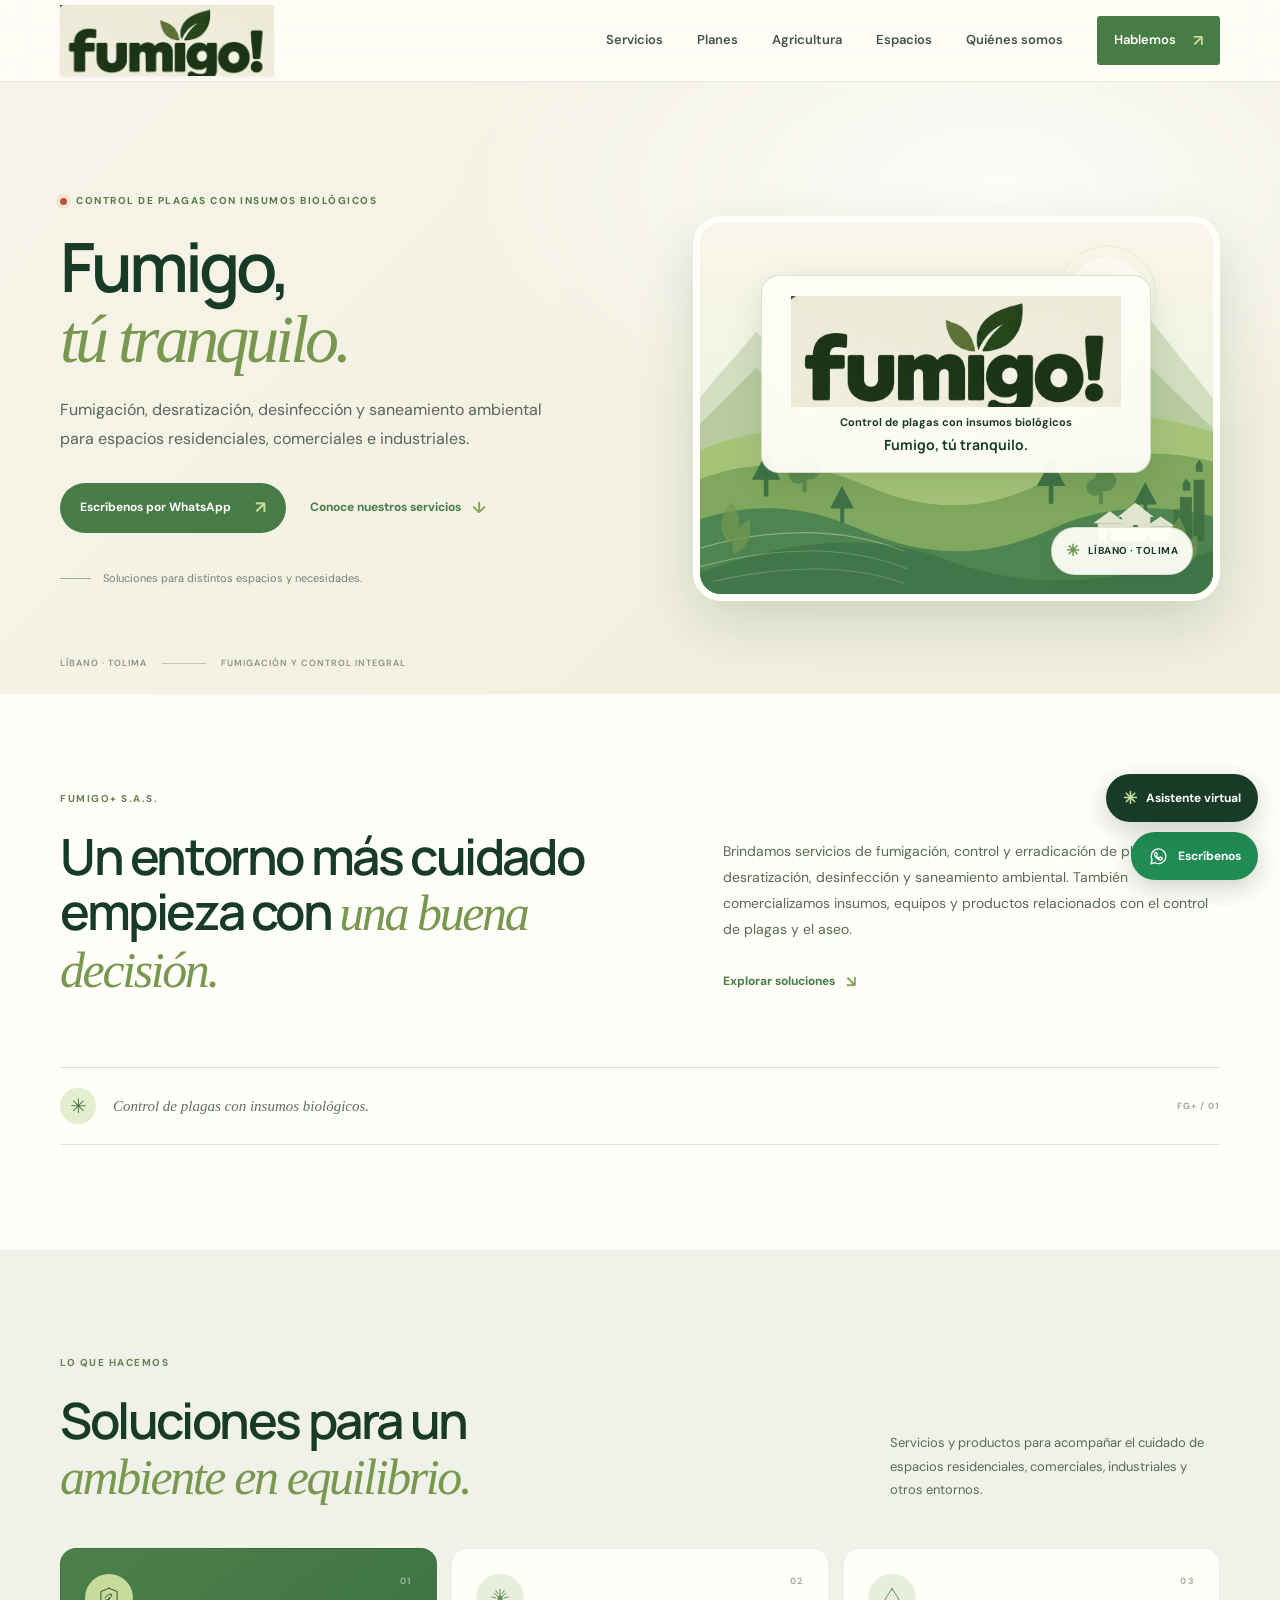
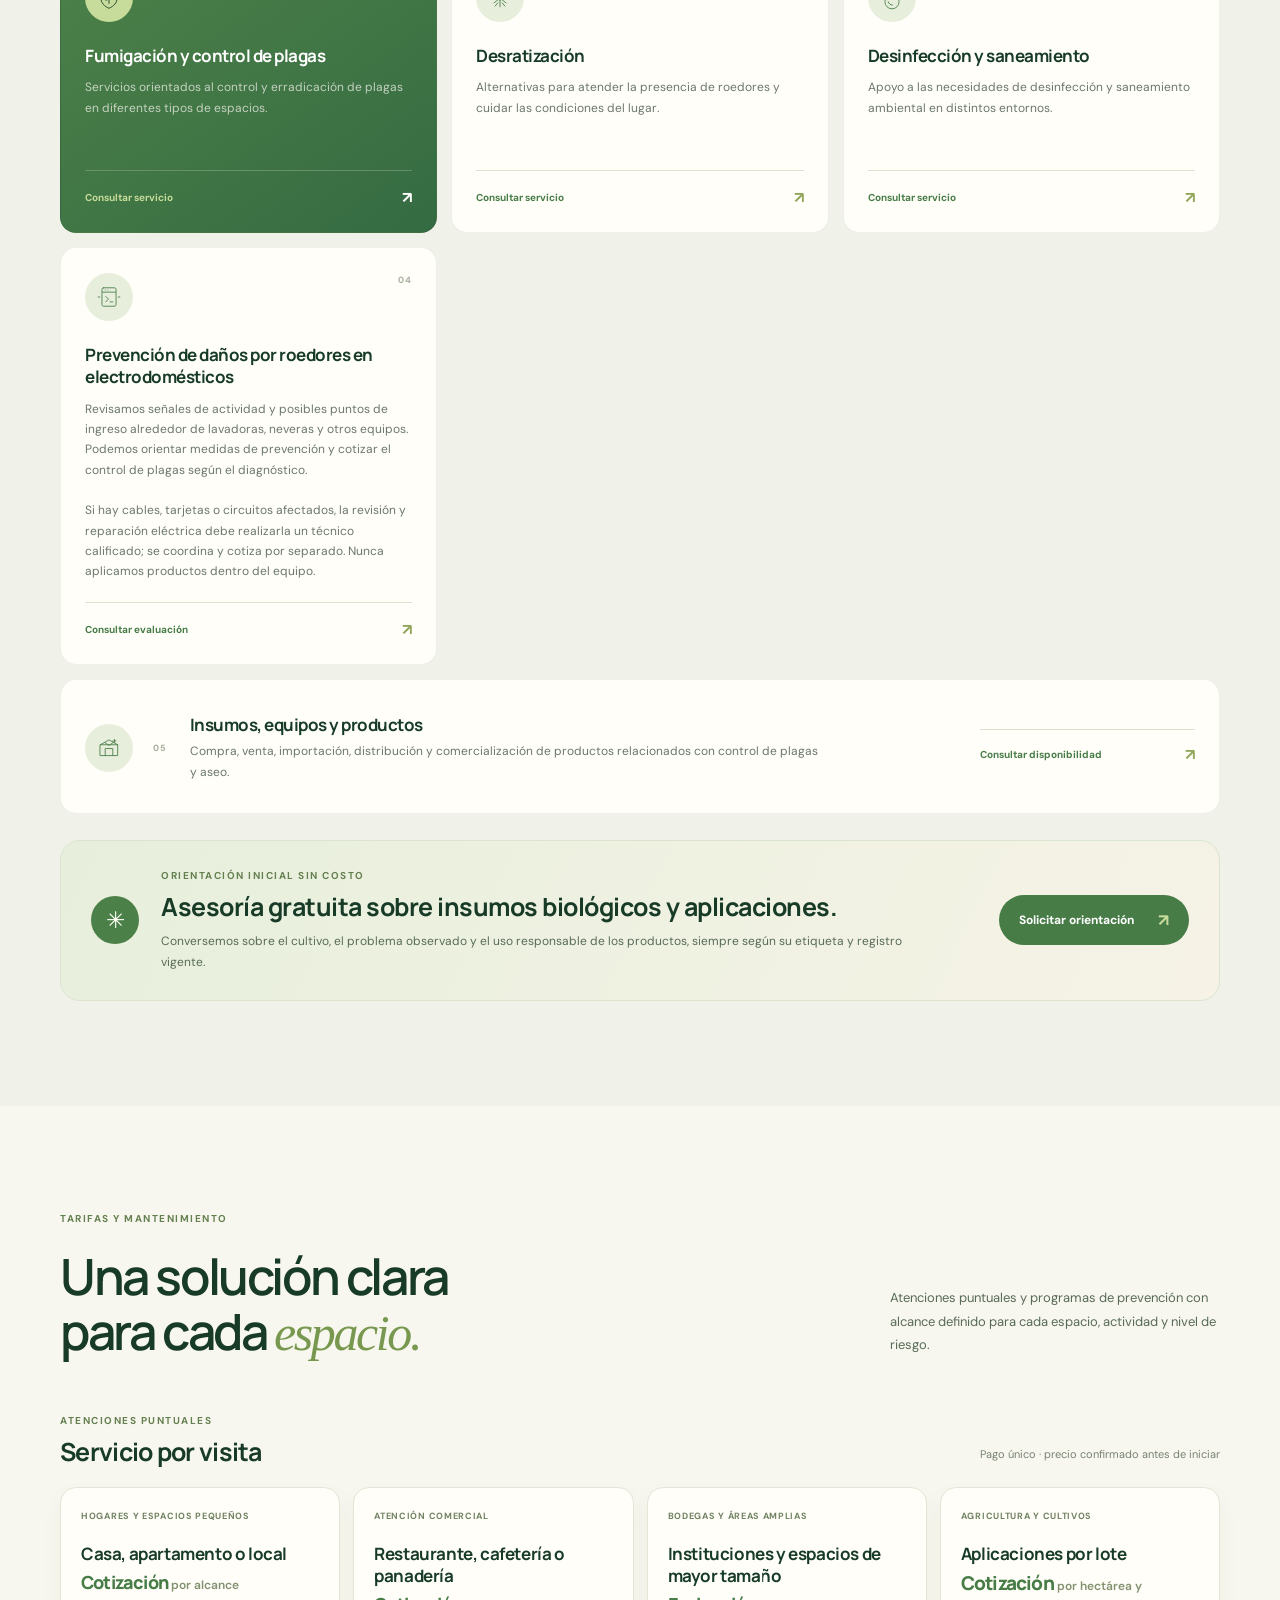
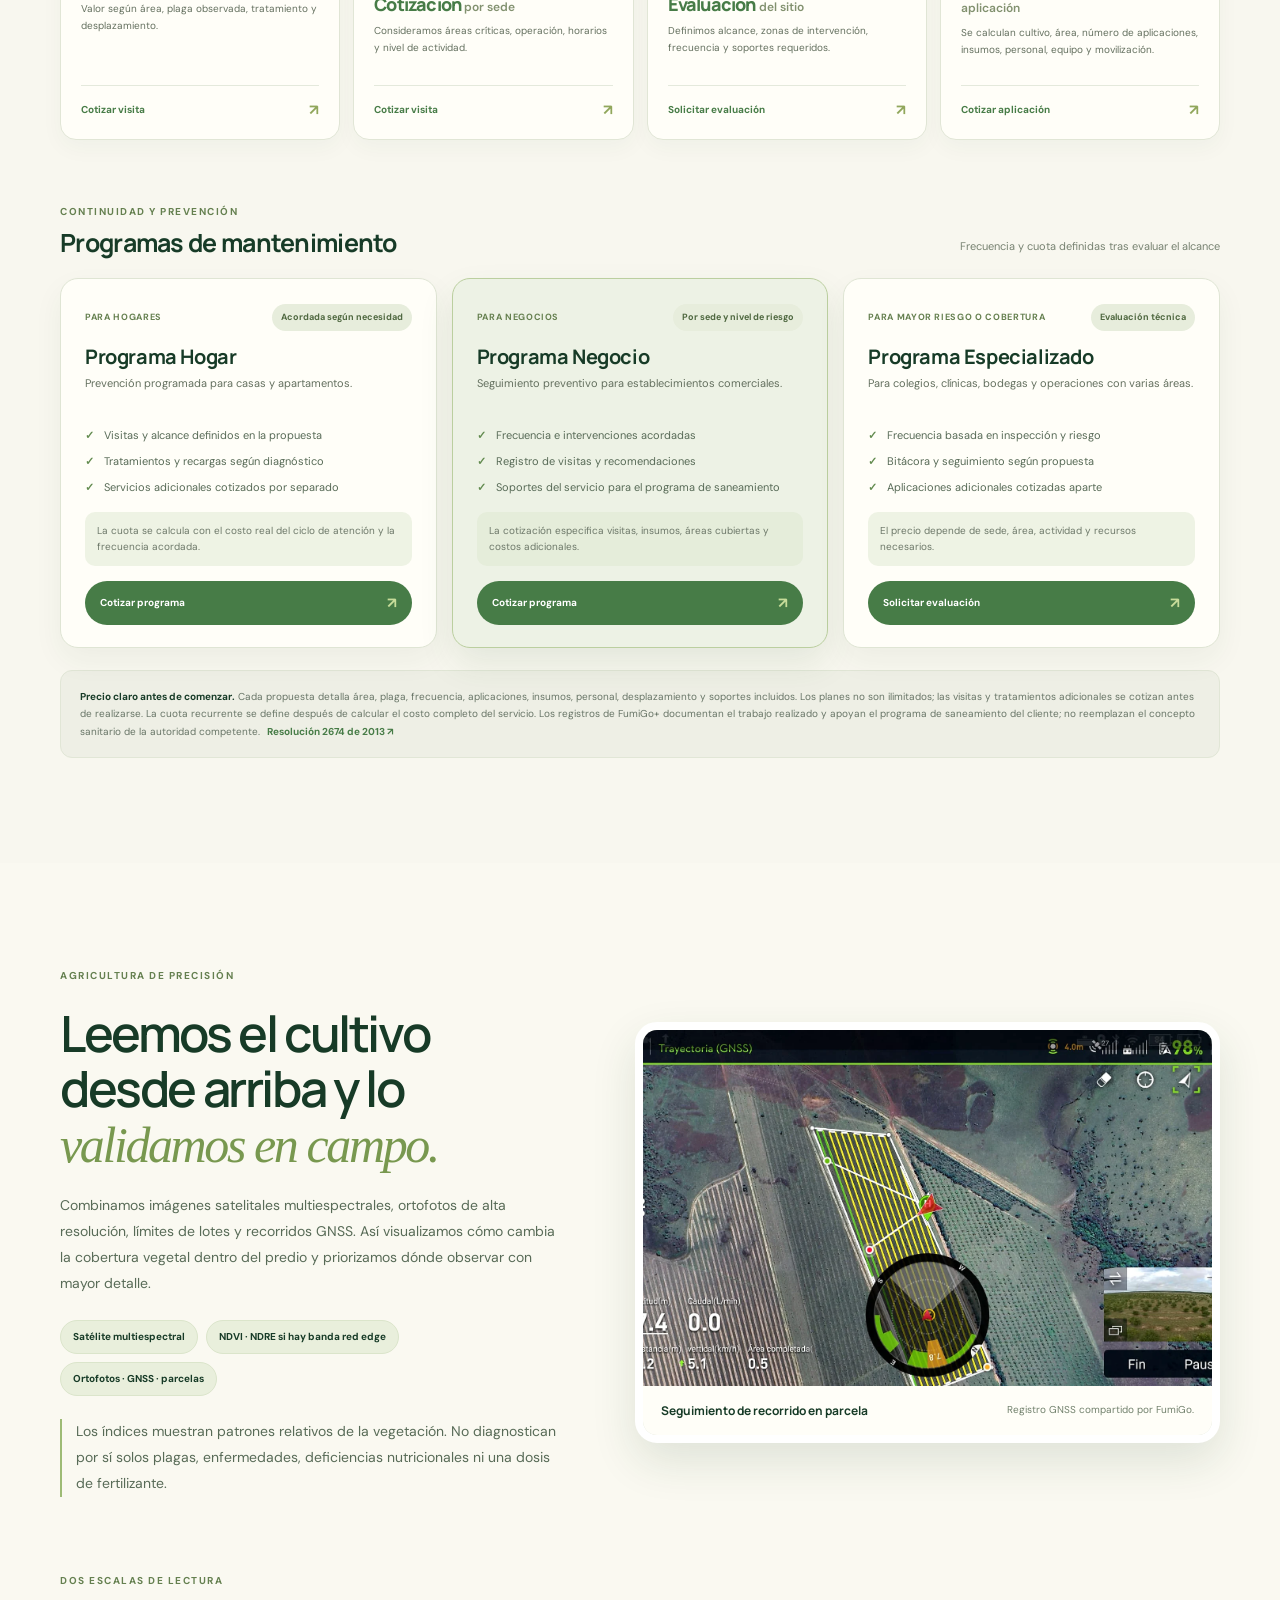
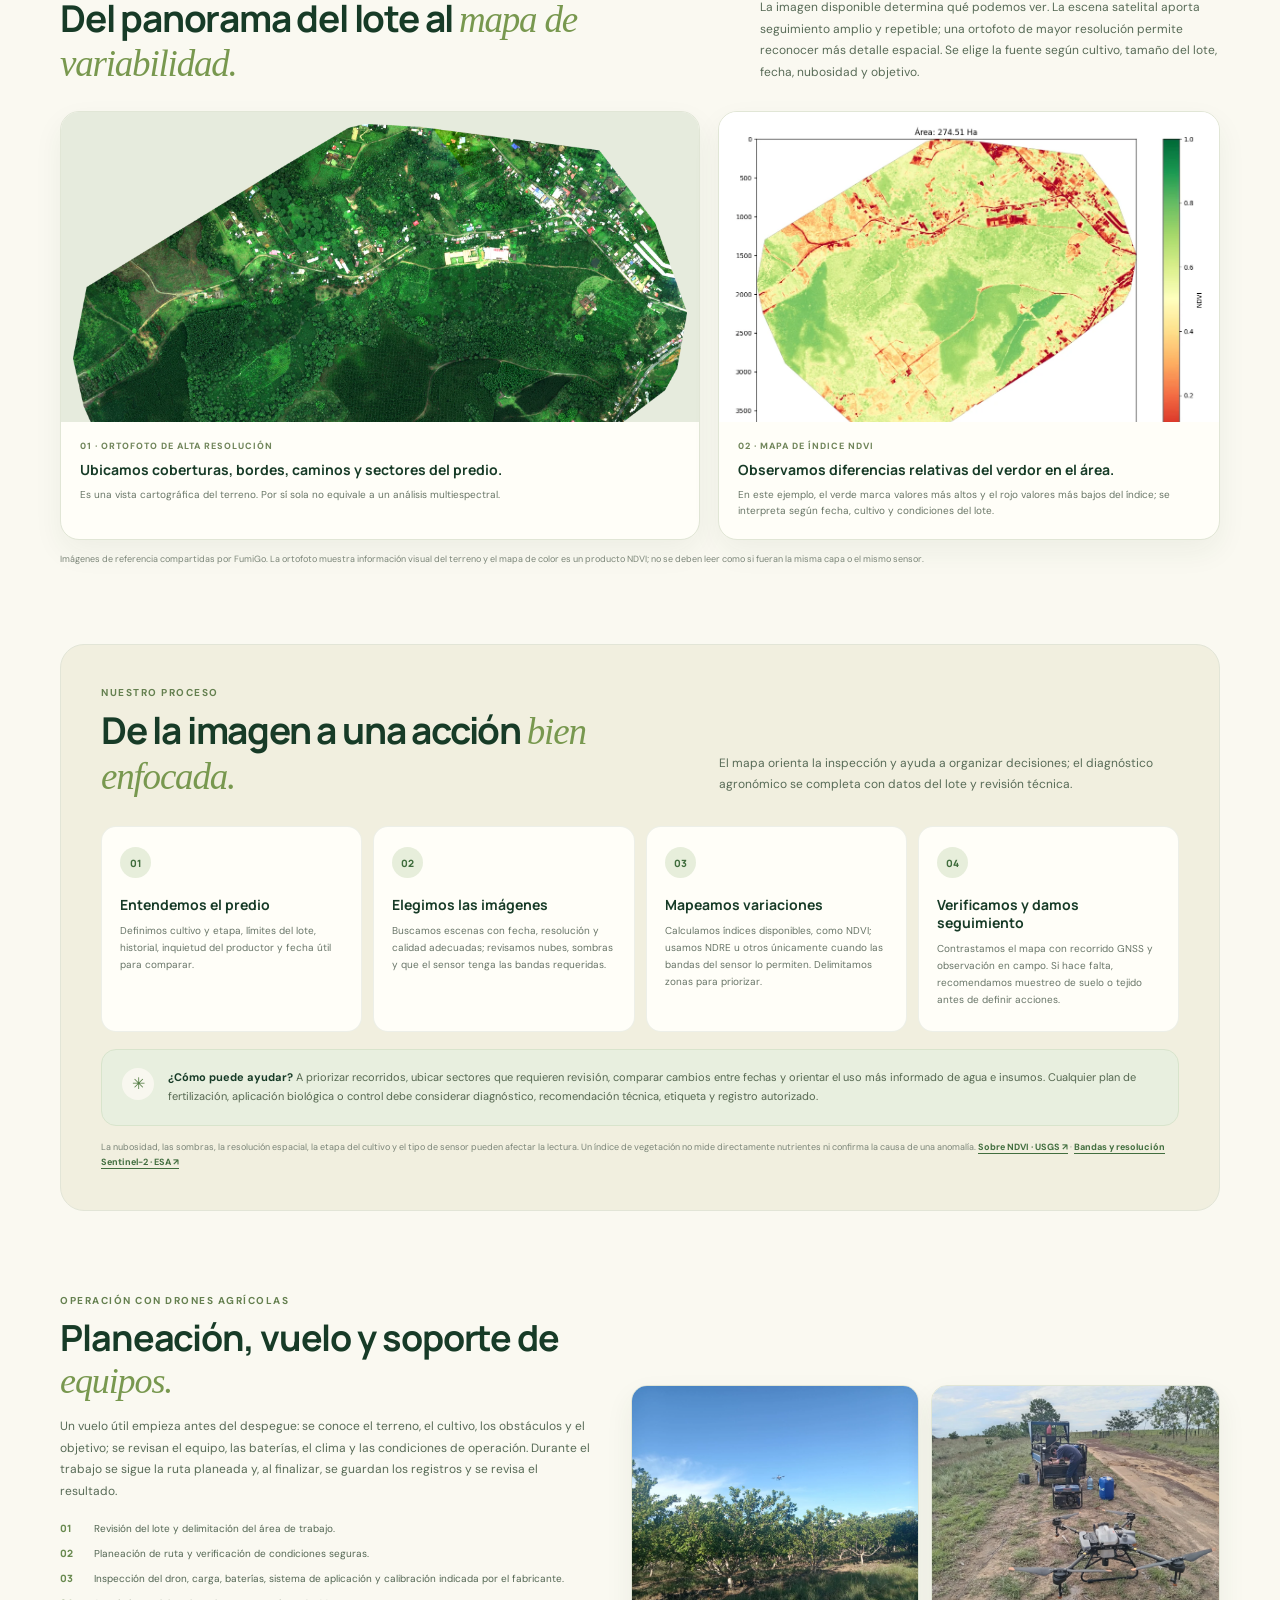
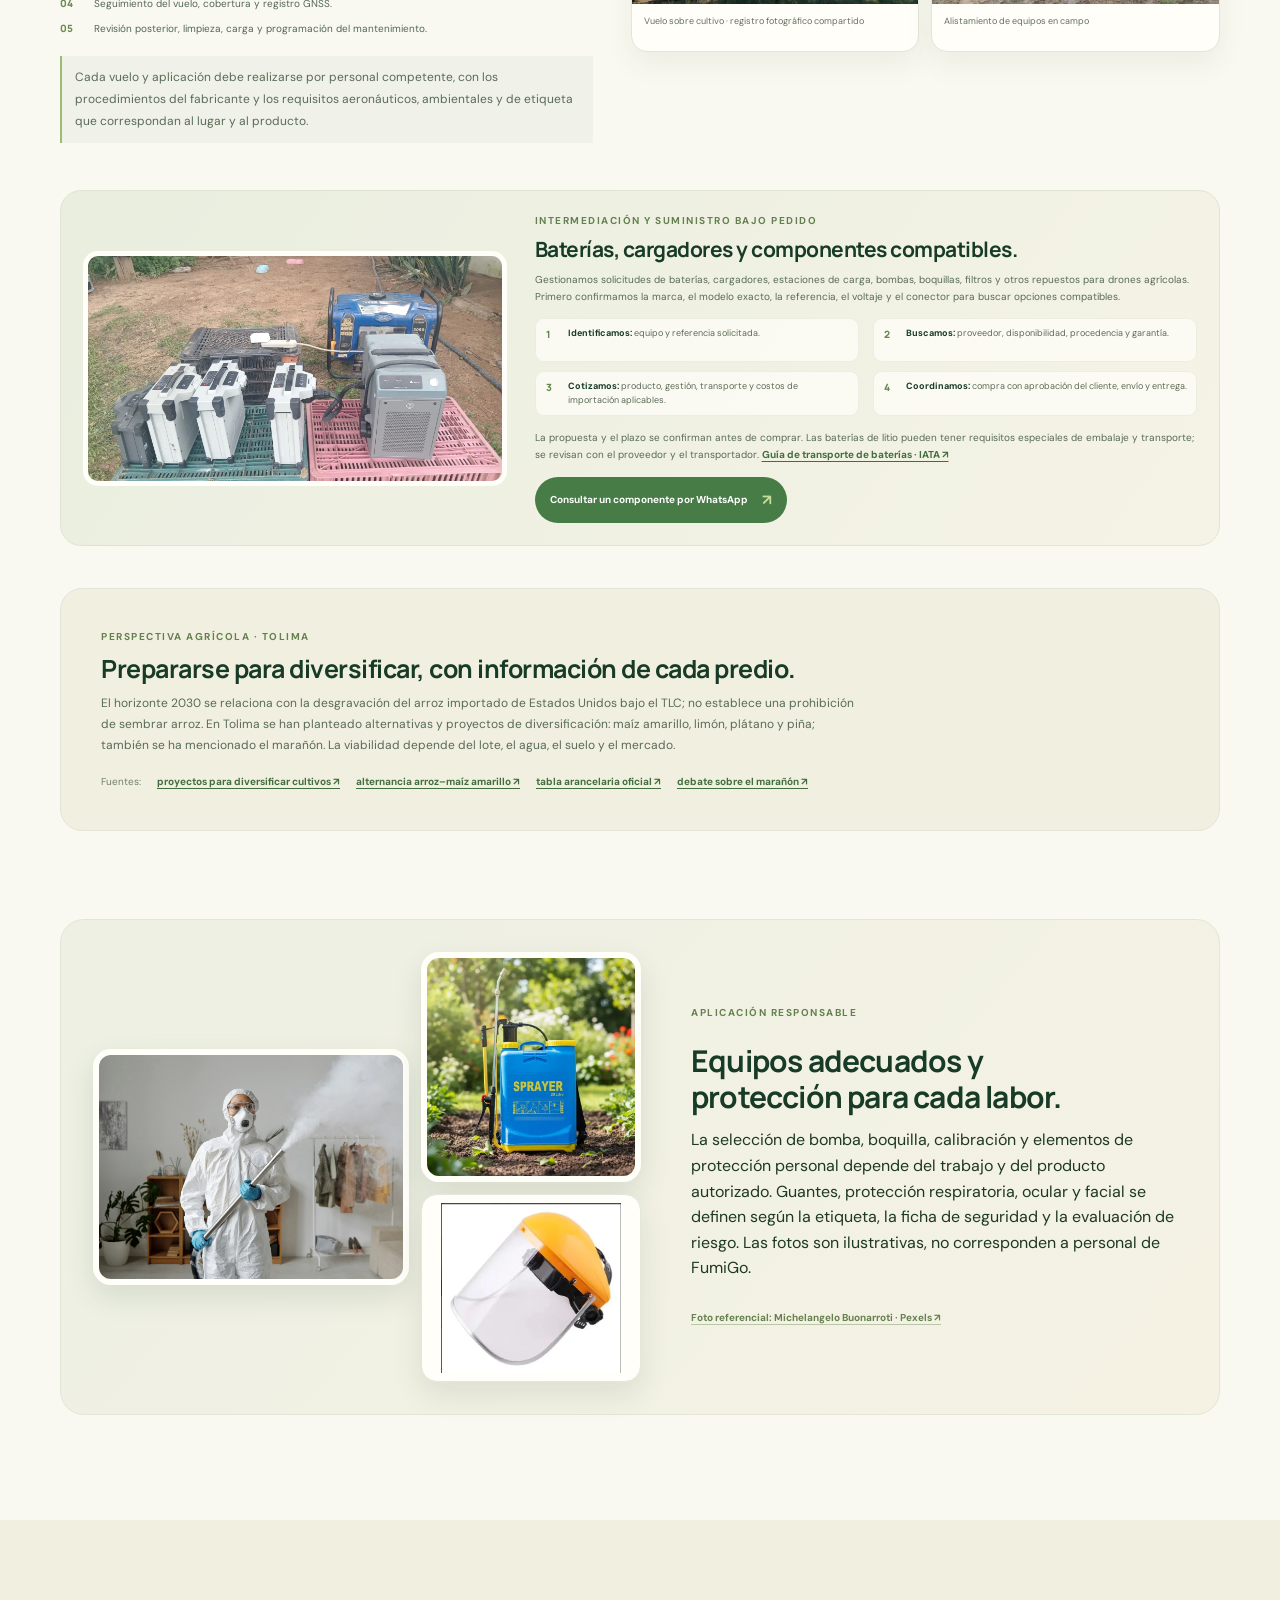
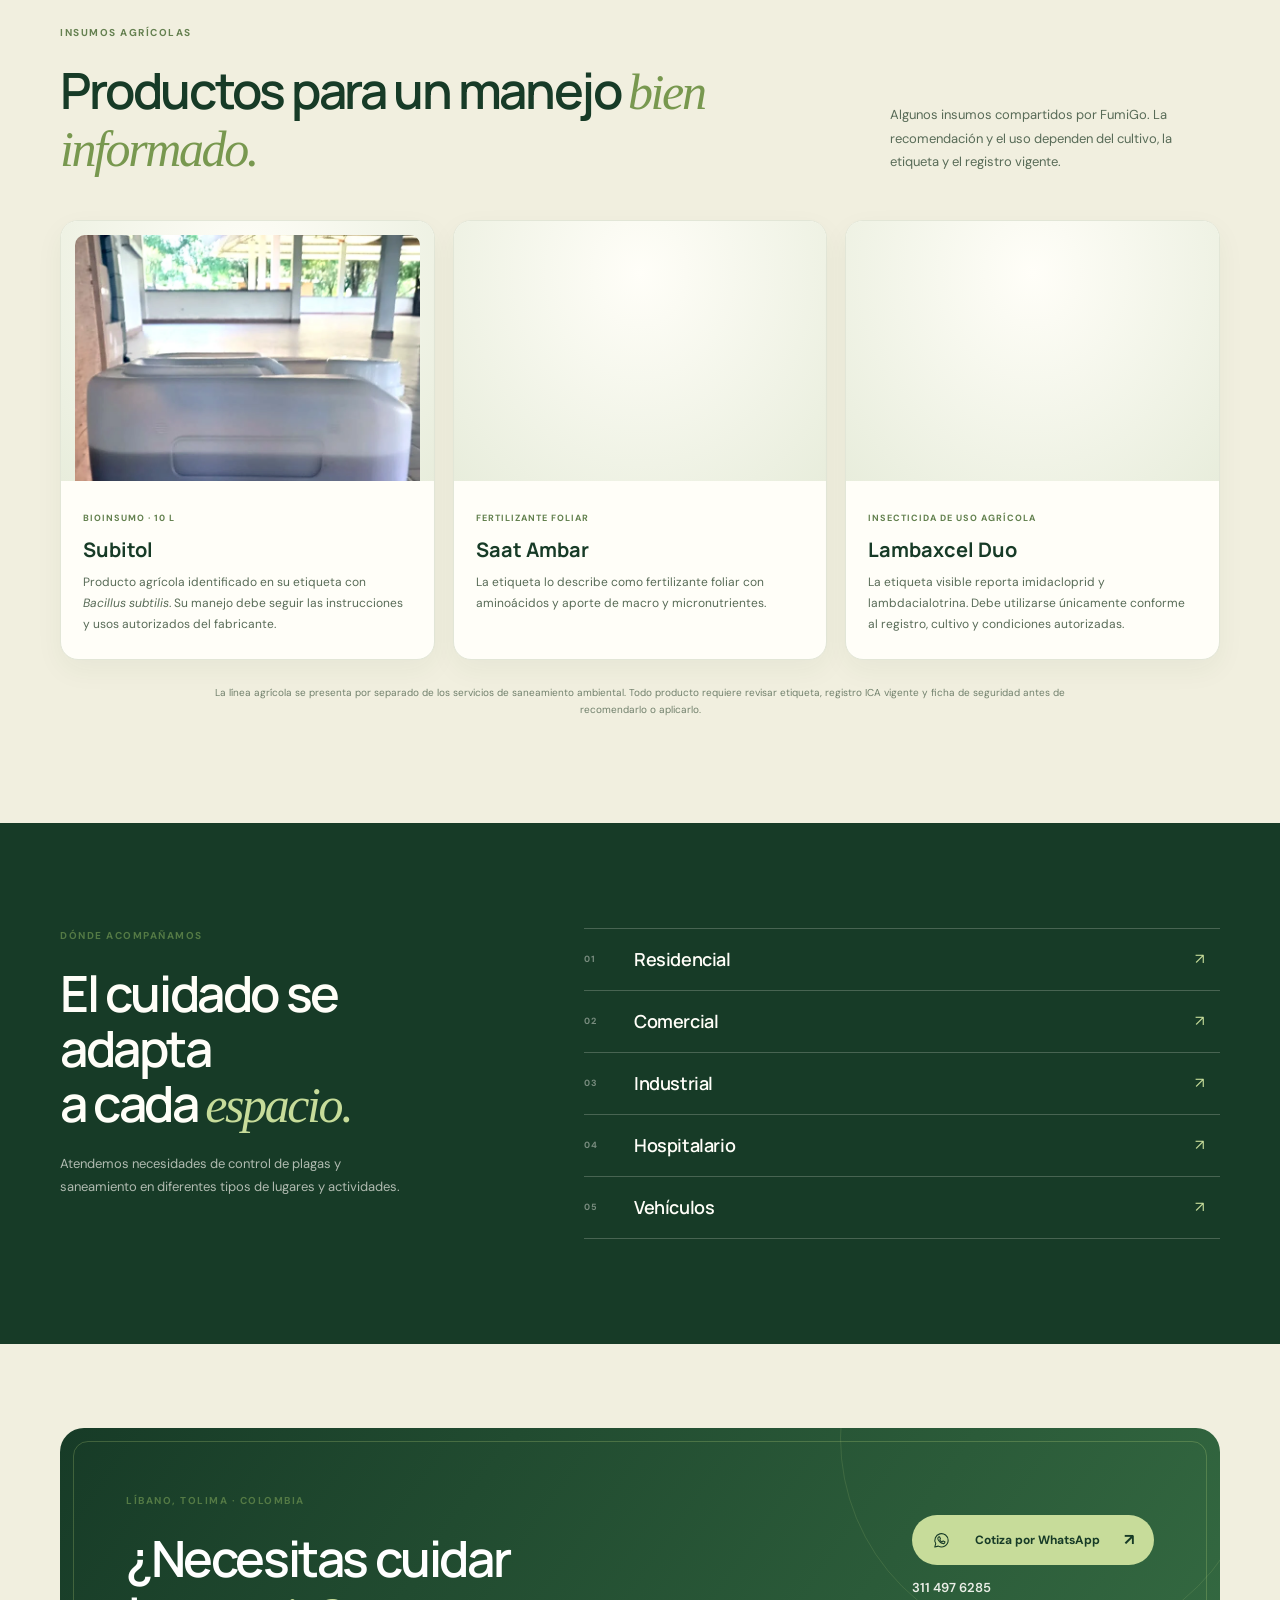
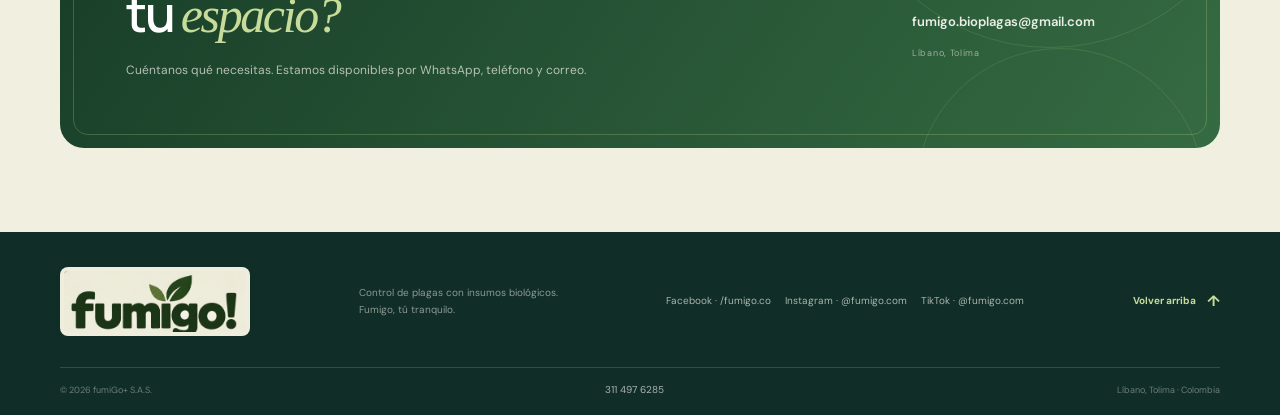
==== index.html @ 87e60765 "Add appliance rodent prevention service" ====
<!doctype html>
<html lang="es">
<head>
  <meta charset="utf-8">
  <meta name="viewport" content="width=device-width, initial-scale=1">
  <meta name="theme-color" content="#efedde">
  <meta name="description" content="FumiGo+ S.A.S.: control de plagas, análisis NDVI e imágenes multiespectrales, agricultura de precisión y operación con drones agrícolas en Líbano, Tolima.">
  <title>fumiGo+ S.A.S. | Control de plagas y saneamiento</title>
  <link rel="stylesheet" href="style.css?v=agricultura-drones-20261104">
</head>
<body>
  <a class="skip-link" href="#contenido">Saltar al contenido</a>

  <header class="site-header">
    <div class="container header-inner">
      <a class="brand" href="#inicio" aria-label="fumiGo+, inicio"><img class="brand-logo" src="assets/fumigo-logotipo.png" alt="fumiGo! — Fumigo, tú tranquilo"></a>
      <button class="menu-toggle" type="button" aria-expanded="false" aria-controls="main-nav" aria-label="Abrir menú">
        <span></span><span></span>
      </button>
      <nav class="main-nav" id="main-nav" aria-label="Navegación principal">
        <a href="#servicios">Servicios</a>
        <a href="#planes">Planes</a>
        <a href="#tecnologia">Agricultura</a>
        <a href="#sectores">Espacios</a>
        <a href="#nosotros">Quiénes somos</a>
        <a class="nav-cta" href="#contacto">Hablemos <span aria-hidden="true">↗</span></a>
      </nav>
    </div>
  </header>

  <main id="contenido">
    <section class="hero" id="inicio">
      <div class="container hero-grid">
        <div class="hero-copy">
          <p class="eyebrow"><span class="eyebrow-dot"></span> Control de plagas con insumos biológicos</p>
          <h1>Fumigo,<br><em>tú tranquilo.</em></h1>
          <p class="hero-lead">Fumigación, desratización, desinfección y saneamiento ambiental para espacios residenciales, comerciales e industriales.</p>
          <div class="hero-actions">
            <a class="button button-primary" href="https://wa.me/573114976285?text=Hola%2C%20quiero%20informaci%C3%B3n%20sobre%20los%20servicios%20de%20FumiGo" target="_blank" rel="noopener noreferrer">Escríbenos por WhatsApp <span aria-hidden="true">↗</span></a>
            <a class="text-link" href="#servicios">Conoce nuestros servicios <span aria-hidden="true">↓</span></a>
          </div>
          <div class="hero-note"><span class="note-line"></span><span>Soluciones para distintos espacios y necesidades.</span></div>
        </div>

        <figure class="hero-art">
          <img class="hero-landscape" src="assets/fumigo-paisaje.svg" alt="" aria-hidden="true" fetchpriority="high">
          <div class="hero-brand-plaque">
            <img class="hero-logo" src="assets/fumigo-logotipo.png" alt="FumiGo!" fetchpriority="high">
            <span>Control de plagas con insumos biológicos</span>
            <strong>Fumigo, tú tranquilo.</strong>
          </div>
          <div class="landscape-label"><span aria-hidden="true">✳</span> Líbano · Tolima</div>
          <figcaption class="visually-hidden">Paisaje ilustrado con montañas, cultivos, árboles y poblado, inspirado en la tarjeta de FumiGo.</figcaption>
        </figure>
      </div>
      <div class="hero-bottom container"><span>Líbano · Tolima</span><span class="hero-bottom-line"></span><span>Fumigación y control integral</span></div>
    </section>

    <section class="intro section-pad" id="nosotros">
      <div class="container intro-grid">
        <div>
          <p class="eyebrow eyebrow-dark">FumiGo+ S.A.S.</p>
          <h2>Un entorno más cuidado<br>empieza con <em>una buena decisión.</em></h2>
        </div>
        <div class="intro-text">
        <p>Brindamos servicios de fumigación, control y erradicación de plagas, desratización, desinfección y saneamiento ambiental. También comercializamos insumos, equipos y productos relacionados con el control de plagas y el aseo.</p>
          <a class="text-link text-link-dark" href="#servicios">Explorar soluciones <span aria-hidden="true">↘</span></a>
        </div>
      </div>
      <div class="container intro-ribbon">
        <span class="ribbon-star" aria-hidden="true">✳</span>
        <p>Control de plagas con insumos biológicos.</p>
        <span class="ribbon-index">FG+ / 01</span>
      </div>
    </section>

    <section class="services section-pad" id="servicios">
      <div class="container">
        <div class="section-heading">
          <div><p class="eyebrow eyebrow-dark">Lo que hacemos</p><h2>Soluciones para un<br><em>ambiente en equilibrio.</em></h2></div>
          <p>Servicios y productos para acompañar el cuidado de espacios residenciales, comerciales, industriales y otros entornos.</p>
        </div>
        <div class="service-grid">
          <article class="service-card service-featured">
            <div class="service-top"><span class="service-icon"><svg viewBox="0 0 48 48" aria-hidden="true"><path d="M24 6 39 12v11c0 10-6 16-15 20C15 39 9 33 9 23V12l15-6Z"/><path d="M17 24c2-5 6-7 12-7-1 6-4 10-11 11m6-5v11"/></svg></span><span class="card-number">01</span></div>
            <h3>Fumigación y control de plagas</h3>
            <p>Servicios orientados al control y erradicación de plagas en diferentes tipos de espacios.</p>
            <a class="card-link" href="#contacto" aria-label="Consultar por fumigación y control de plagas">Consultar servicio <span aria-hidden="true">↗</span></a>
          </article>
          <article class="service-card">
            <div class="service-top"><span class="service-icon"><svg viewBox="0 0 48 48" aria-hidden="true"><path d="M24 8v32M13 15l22 18M35 15 13 33M16 10l4 6m12-6-4 6M9 22l7 2m23-2-7 2M15 39l5-6m13 6-5-6"/><circle cx="24" cy="24" r="4"/></svg></span><span class="card-number">02</span></div>
            <h3>Desratización</h3>
            <p>Alternativas para atender la presencia de roedores y cuidar las condiciones del lugar.</p>
            <a class="card-link" href="#contacto" aria-label="Consultar por desratización">Consultar servicio <span aria-hidden="true">↗</span></a>
          </article>
          <article class="service-card">
            <div class="service-top"><span class="service-icon"><svg viewBox="0 0 48 48" aria-hidden="true"><path d="M24 7c5 8 13 16 13 24a13 13 0 0 1-26 0c0-8 8-16 13-24Z"/><path d="M17 31c1 4 4 6 8 6"/></svg></span><span class="card-number">03</span></div>
            <h3>Desinfección y saneamiento</h3>
            <p>Apoyo a las necesidades de desinfección y saneamiento ambiental en distintos entornos.</p>
            <a class="card-link" href="#contacto" aria-label="Consultar por desinfección y saneamiento ambiental">Consultar servicio <span aria-hidden="true">↗</span></a>
          </article>
          <article class="service-card">
            <div class="service-top"><span class="service-icon"><svg viewBox="0 0 48 48" aria-hidden="true"><rect x="11" y="7" width="26" height="34" rx="3"/><path d="M12 15h24M17 11h.1M22 11h.1M18 23l5 5-5 5m8 0h5"/><path d="M7 24H4m40 0h-3"/></svg></span><span class="card-number">04</span></div>
            <h3>Prevención de daños por roedores en electrodomésticos</h3>
            <p>Revisamos señales de actividad y posibles puntos de ingreso alrededor de lavadoras, neveras y otros equipos. Podemos orientar medidas de prevención y cotizar el control de plagas según el diagnóstico.</p>
            <p>Si hay cables, tarjetas o circuitos afectados, la revisión y reparación eléctrica debe realizarla un técnico calificado; se coordina y cotiza por separado. Nunca aplicamos productos dentro del equipo.</p>
            <a class="card-link" href="https://wa.me/573114976285?text=Hola%2C%20quiero%20consultar%20por%20prevenci%C3%B3n%20de%20roedores%20en%20mis%20electrodom%C3%A9sticos" target="_blank" rel="noopener noreferrer" aria-label="Consultar por prevención de roedores en electrodomésticos">Consultar evaluación <span aria-hidden="true">↗</span></a>
          </article>
          <article class="service-card service-wide">
            <div class="service-top"><span class="service-icon"><svg viewBox="0 0 48 48" aria-hidden="true"><path d="M8 18 24 9l16 9v20H8zM8 18h32M17 38V25h14v13M16 14l8 5 8-5"/><path d="M34 8v6m-3-3h6"/></svg></span><span class="card-number">05</span></div>
            <div class="service-wide-copy"><h3>Insumos, equipos y productos</h3><p>Compra, venta, importación, distribución y comercialización de productos relacionados con control de plagas y aseo.</p></div>
            <a class="card-link" href="#contacto" aria-label="Consultar por insumos, equipos y productos">Consultar disponibilidad <span aria-hidden="true">↗</span></a>
          </article>
        </div>
        <aside class="advisory-strip" aria-labelledby="advisory-title">
          <span class="advisory-mark" aria-hidden="true">✳</span>
          <div class="advisory-copy">
            <p class="eyebrow eyebrow-dark">Orientación inicial sin costo</p>
            <h3 id="advisory-title">Asesoría gratuita sobre insumos biológicos y aplicaciones.</h3>
            <p>Conversemos sobre el cultivo, el problema observado y el uso responsable de los productos, siempre según su etiqueta y registro vigente.</p>
          </div>
          <a class="button button-primary advisory-button" href="https://wa.me/573114976285?text=Hola%2C%20quiero%20la%20orientaci%C3%B3n%20gratuita%20de%20FumiGo%20sobre%20insumos%20biol%C3%B3gicos%20y%20aplicaciones" target="_blank" rel="noopener noreferrer">Solicitar orientación <span aria-hidden="true">↗</span></a>
        </aside>
      </div>
    </section>

    <section class="pricing section-pad" id="planes">
      <div class="container">
        <div class="section-heading">
          <div><p class="eyebrow eyebrow-dark">Tarifas y mantenimiento</p><h2>Una solución clara<br>para cada <em>espacio.</em></h2></div>
          <p>Atenciones puntuales y programas de prevención con alcance definido para cada espacio, actividad y nivel de riesgo.</p>
        </div>

        <div class="pricing-subheading"><div><p class="eyebrow eyebrow-dark">Atenciones puntuales</p><h3>Servicio por visita</h3></div><span>Pago único · precio confirmado antes de iniciar</span></div>
        <div class="oneoff-grid">
          <article class="price-card"><span class="price-kicker">Hogares y espacios pequeños</span><h4>Casa, apartamento o local</h4><p class="price-range">Cotización <small>por alcance</small></p><p class="price-detail">Valor según área, plaga observada, tratamiento y desplazamiento.</p><a class="price-link" href="https://wa.me/573114976285?text=Hola%2C%20quiero%20cotizar%20un%20servicio%20para%20mi%20casa%20o%20local" target="_blank" rel="noopener noreferrer">Cotizar visita <span aria-hidden="true">↗</span></a></article>
          <article class="price-card"><span class="price-kicker">Atención comercial</span><h4>Restaurante, cafetería o panadería</h4><p class="price-range">Cotización <small>por sede</small></p><p class="price-detail">Consideramos áreas críticas, operación, horarios y nivel de actividad.</p><a class="price-link" href="https://wa.me/573114976285?text=Hola%2C%20quiero%20cotizar%20un%20servicio%20para%20mi%20negocio" target="_blank" rel="noopener noreferrer">Cotizar visita <span aria-hidden="true">↗</span></a></article>
          <article class="price-card"><span class="price-kicker">Bodegas y áreas amplias</span><h4>Instituciones y espacios de mayor tamaño</h4><p class="price-range">Evaluación <small>del sitio</small></p><p class="price-detail">Definimos alcance, zonas de intervención, frecuencia y soportes requeridos.</p><a class="price-link" href="https://wa.me/573114976285?text=Hola%2C%20quiero%20cotizar%20un%20servicio%20para%20un%20espacio%20amplio" target="_blank" rel="noopener noreferrer">Solicitar evaluación <span aria-hidden="true">↗</span></a></article>
          <article class="price-card price-card-quote"><span class="price-kicker">Agricultura y cultivos</span><h4>Aplicaciones por lote</h4><p class="price-range">Cotización <small>por hectárea y aplicación</small></p><p class="price-detail">Se calculan cultivo, área, número de aplicaciones, insumos, personal, equipo y movilización.</p><a class="price-link" href="https://wa.me/573114976285?text=Hola%2C%20quiero%20cotizar%20una%20aplicaci%C3%B3n%20para%20un%20cultivo" target="_blank" rel="noopener noreferrer">Cotizar aplicación <span aria-hidden="true">↗</span></a></article>
        </div>

        <div class="pricing-subheading maintenance-heading"><div><p class="eyebrow eyebrow-dark">Continuidad y prevención</p><h3>Programas de mantenimiento</h3></div><span>Frecuencia y cuota definidas tras evaluar el alcance</span></div>
        <div class="maintenance-grid">
          <article class="maintenance-card"><div class="maintenance-top"><span class="plan-label">Para hogares</span><span class="plan-frequency">Acordada según necesidad</span></div><h4>Programa Hogar</h4><p class="plan-intro">Prevención programada para casas y apartamentos.</p><ul><li>Visitas y alcance definidos en la propuesta</li><li>Tratamientos y recargas según diagnóstico</li><li>Servicios adicionales cotizados por separado</li></ul><p class="plan-docs">La cuota se calcula con el costo real del ciclo de atención y la frecuencia acordada.</p><a class="button button-plan" href="https://wa.me/573114976285?text=Hola%2C%20quiero%20cotizar%20un%20programa%20preventivo%20para%20mi%20hogar" target="_blank" rel="noopener noreferrer">Cotizar programa <span aria-hidden="true">↗</span></a></article>
          <article class="maintenance-card maintenance-featured"><div class="maintenance-top"><span class="plan-label">Para negocios</span><span class="plan-frequency">Por sede y nivel de riesgo</span></div><h4>Programa Negocio</h4><p class="plan-intro">Seguimiento preventivo para establecimientos comerciales.</p><ul><li>Frecuencia e intervenciones acordadas</li><li>Registro de visitas y recomendaciones</li><li>Soportes del servicio para el programa de saneamiento</li></ul><p class="plan-docs">La cotización especifica visitas, insumos, áreas cubiertas y costos adicionales.</p><a class="button button-plan" href="https://wa.me/573114976285?text=Hola%2C%20quiero%20cotizar%20un%20programa%20preventivo%20para%20mi%20negocio" target="_blank" rel="noopener noreferrer">Cotizar programa <span aria-hidden="true">↗</span></a></article>
          <article class="maintenance-card"><div class="maintenance-top"><span class="plan-label">Para mayor riesgo o cobertura</span><span class="plan-frequency">Evaluación técnica</span></div><h4>Programa Especializado</h4><p class="plan-intro">Para colegios, clínicas, bodegas y operaciones con varias áreas.</p><ul><li>Frecuencia basada en inspección y riesgo</li><li>Bitácora y seguimiento según propuesta</li><li>Aplicaciones adicionales cotizadas aparte</li></ul><p class="plan-docs">El precio depende de sede, área, actividad y recursos necesarios.</p><a class="button button-plan" href="https://wa.me/573114976285?text=Hola%2C%20quiero%20solicitar%20una%20evaluaci%C3%B3n%20para%20un%20programa%20especializado" target="_blank" rel="noopener noreferrer">Solicitar evaluación <span aria-hidden="true">↗</span></a></article>
        </div>
        <aside class="pricing-note"><strong>Precio claro antes de comenzar.</strong> Cada propuesta detalla área, plaga, frecuencia, aplicaciones, insumos, personal, desplazamiento y soportes incluidos. Los planes no son ilimitados; las visitas y tratamientos adicionales se cotizan antes de realizarse. La cuota recurrente se define después de calcular el costo completo del servicio. Los registros de FumiGo+ documentan el trabajo realizado y apoyan el programa de saneamiento del cliente; no reemplazan el concepto sanitario de la autoridad competente. <a href="https://www.minsalud.gov.co/sites/rid/Lists/BibliotecaDigital/RIDE/DE/DIJ/resolucion-2674-de-2013.pdf" target="_blank" rel="noopener noreferrer">Resolución 2674 de 2013 ↗</a></aside>
      </div>
    </section>

    <section class="technology section-pad" id="tecnologia">
      <div class="container">
        <div class="tech-grid">
          <div class="tech-copy">
            <p class="eyebrow eyebrow-dark">Agricultura de precisión</p>
            <h2>Leemos el cultivo desde arriba y lo <em>validamos en campo.</em></h2>
            <p>Combinamos imágenes satelitales multiespectrales, ortofotos de alta resolución, límites de lotes y recorridos GNSS. Así visualizamos cómo cambia la cobertura vegetal dentro del predio y priorizamos dónde observar con mayor detalle.</p>
            <div class="tech-tags"><span>Satélite multiespectral</span><span>NDVI · NDRE si hay banda red edge</span><span>Ortofotos · GNSS · parcelas</span></div>
            <p class="tech-caveat">Los índices muestran patrones relativos de la vegetación. No diagnostican por sí solos plagas, enfermedades, deficiencias nutricionales ni una dosis de fertilizante.</p>
          </div>
          <figure class="tech-photo">
            <img src="assets/field-gnss-coverage.webp" alt="Registro GNSS de un recorrido de aplicación delimitado sobre una parcela agrícola" loading="lazy" decoding="async">
            <figcaption><strong>Seguimiento de recorrido en parcela</strong><span>Registro GNSS compartido por FumiGo.</span></figcaption>
          </figure>
        </div>

        <div class="sensing-showcase">
          <div class="sensing-intro">
            <div><p class="eyebrow eyebrow-dark">Dos escalas de lectura</p><h3>Del panorama del lote al <em>mapa de variabilidad.</em></h3></div>
            <p>La imagen disponible determina qué podemos ver. La escena satelital aporta seguimiento amplio y repetible; una ortofoto de mayor resolución permite reconocer más detalle espacial. Se elige la fuente según cultivo, tamaño del lote, fecha, nubosidad y objetivo.</p>
          </div>
          <div class="sensing-grid">
            <figure class="sensing-card sensing-orthophoto">
              <div class="sensing-image"><img src="assets/ortofoto-alta-resolucion.webp" alt="Ortofoto aérea de una zona rural con parcelas, vegetación, caminos y construcciones" loading="lazy" decoding="async"></div>
              <figcaption><span class="sensing-label">01 · Ortofoto de alta resolución</span><strong>Ubicamos coberturas, bordes, caminos y sectores del predio.</strong><span>Es una vista cartográfica del terreno. Por sí sola no equivale a un análisis multiespectral.</span></figcaption>
            </figure>
            <figure class="sensing-card sensing-ndvi">
              <div class="sensing-image"><img src="assets/mapa-ndvi-referencia.webp" alt="Mapa NDVI de un cultivo con zonas en verde, amarillo y rojo y escala de valores de cero a uno" loading="lazy" decoding="async"></div>
              <figcaption><span class="sensing-label">02 · Mapa de índice NDVI</span><strong>Observamos diferencias relativas del verdor en el área.</strong><span>En este ejemplo, el verde marca valores más altos y el rojo valores más bajos del índice; se interpreta según fecha, cultivo y condiciones del lote.</span></figcaption>
            </figure>
          </div>
          <p class="image-note">Imágenes de referencia compartidas por FumiGo. La ortofoto muestra información visual del terreno y el mapa de color es un producto NDVI; no se deben leer como si fueran la misma capa o el mismo sensor.</p>
        </div>

        <section class="precision-process" aria-labelledby="precision-title">
          <div class="process-heading"><div><p class="eyebrow eyebrow-dark">Nuestro proceso</p><h3 id="precision-title">De la imagen a una acción <em>bien enfocada.</em></h3></div><p>El mapa orienta la inspección y ayuda a organizar decisiones; el diagnóstico agronómico se completa con datos del lote y revisión técnica.</p></div>
          <div class="process-grid">
            <article class="process-step"><span>01</span><h4>Entendemos el predio</h4><p>Definimos cultivo y etapa, límites del lote, historial, inquietud del productor y fecha útil para comparar.</p></article>
            <article class="process-step"><span>02</span><h4>Elegimos las imágenes</h4><p>Buscamos escenas con fecha, resolución y calidad adecuadas; revisamos nubes, sombras y que el sensor tenga las bandas requeridas.</p></article>
            <article class="process-step"><span>03</span><h4>Mapeamos variaciones</h4><p>Calculamos índices disponibles, como NDVI; usamos NDRE u otros únicamente cuando las bandas del sensor lo permiten. Delimitamos zonas para priorizar.</p></article>
            <article class="process-step"><span>04</span><h4>Verificamos y damos seguimiento</h4><p>Contrastamos el mapa con recorrido GNSS y observación en campo. Si hace falta, recomendamos muestreo de suelo o tejido antes de definir acciones.</p></article>
          </div>
          <div class="process-outcome"><span class="outcome-mark" aria-hidden="true">✳</span><p><strong>¿Cómo puede ayudar?</strong> A priorizar recorridos, ubicar sectores que requieren revisión, comparar cambios entre fechas y orientar el uso más informado de agua e insumos. Cualquier plan de fertilización, aplicación biológica o control debe considerar diagnóstico, recomendación técnica, etiqueta y registro autorizado.</p></div>
          <p class="process-caveat">La nubosidad, las sombras, la resolución espacial, la etapa del cultivo y el tipo de sensor pueden afectar la lectura. Un índice de vegetación no mide directamente nutrientes ni confirma la causa de una anomalía. <a href="https://www.usgs.gov/special-topics/remote-sensing-phenology/science/ndvi-foundation-remote-sensing-phenology" target="_blank" rel="noopener noreferrer">Sobre NDVI · USGS ↗</a> · <a href="https://www.esa.int/Applications/Observing_the_Earth/Copernicus/Sentinel-2/Facts_and_figures" target="_blank" rel="noopener noreferrer">Bandas y resolución Sentinel-2 · ESA ↗</a></p>
        </section>

        <section class="drone-operations" aria-labelledby="drone-title">
          <div class="drone-copy">
            <p class="eyebrow eyebrow-dark">Operación con drones agrícolas</p>
            <h3 id="drone-title">Planeación, vuelo y soporte de <em>equipos.</em></h3>
            <p>Un vuelo útil empieza antes del despegue: se conoce el terreno, el cultivo, los obstáculos y el objetivo; se revisan el equipo, las baterías, el clima y las condiciones de operación. Durante el trabajo se sigue la ruta planeada y, al finalizar, se guardan los registros y se revisa el resultado.</p>
            <ol class="drone-checklist"><li>Revisión del lote y delimitación del área de trabajo.</li><li>Planeación de ruta y verificación de condiciones seguras.</li><li>Inspección del dron, carga, baterías, sistema de aplicación y calibración indicada por el fabricante.</li><li>Seguimiento del vuelo, cobertura y registro GNSS.</li><li>Revisión posterior, limpieza, carga y programación del mantenimiento.</li></ol>
            <p class="drone-safety">Cada vuelo y aplicación debe realizarse por personal competente, con los procedimientos del fabricante y los requisitos aeronáuticos, ambientales y de etiqueta que correspondan al lugar y al producto.</p>
          </div>
          <div class="drone-gallery">
            <figure><img src="assets/dron-vuelo-cultivo.webp" alt="Dron agrícola volando sobre un cultivo en hileras" loading="lazy" decoding="async"><figcaption>Vuelo sobre cultivo · registro fotográfico compartido</figcaption></figure>
            <figure><img src="assets/dron-preparacion-en-campo.webp" alt="Dron agrícola y operador preparando equipos en una zona de trabajo rural" loading="lazy" decoding="async"><figcaption>Alistamiento de equipos en campo</figcaption></figure>
          </div>
          <div class="parts-support">
            <img src="assets/baterias-estacion-carga.webp" alt="Baterías de dron agrícola y estación de carga portátil" loading="lazy" decoding="async">
            <div><p class="eyebrow eyebrow-dark">Intermediación y suministro bajo pedido</p><h4>Baterías, cargadores y componentes compatibles.</h4><p>Gestionamos solicitudes de baterías, cargadores, estaciones de carga, bombas, boquillas, filtros y otros repuestos para drones agrícolas. Primero confirmamos la marca, el modelo exacto, la referencia, el voltaje y el conector para buscar opciones compatibles.</p><ol class="parts-flow"><li><strong>Identificamos:</strong> equipo y referencia solicitada.</li><li><strong>Buscamos:</strong> proveedor, disponibilidad, procedencia y garantía.</li><li><strong>Cotizamos:</strong> producto, gestión, transporte y costos de importación aplicables.</li><li><strong>Coordinamos:</strong> compra con aprobación del cliente, envío y entrega.</li></ol><p>La propuesta y el plazo se confirman antes de comprar. Las baterías de litio pueden tener requisitos especiales de embalaje y transporte; se revisan con el proveedor y el transportador. <a href="https://www.iata.org/en/programs/cargo/dangerous-goods/lithium-batteries/" target="_blank" rel="noopener noreferrer">Guía de transporte de baterías · IATA ↗</a></p><a class="parts-cta" href="https://wa.me/573114976285?text=Hola%2C%20quiero%20consultar%20por%20bater%C3%ADas%2C%20cargadores%20o%20repuestos%20para%20un%20dron%20agr%C3%ADcola" target="_blank" rel="noopener noreferrer">Consultar un componente por WhatsApp <span aria-hidden="true">↗</span></a></div>
          </div>
        </section>

        <aside class="transition-note" aria-labelledby="transition-title">
          <div class="transition-copy">
            <p class="eyebrow eyebrow-dark">Perspectiva agrícola · Tolima</p>
            <h3 id="transition-title">Prepararse para diversificar, con información de cada predio.</h3>
            <p>El horizonte 2030 se relaciona con la desgravación del arroz importado de Estados Unidos bajo el TLC; no establece una prohibición de sembrar arroz. En Tolima se han planteado alternativas y proyectos de diversificación: maíz amarillo, limón, plátano y piña; también se ha mencionado el marañón. La viabilidad depende del lote, el agua, el suelo y el mercado.</p>
            <div class="transition-sources"><span>Fuentes:</span> <a href="https://www.minagricultura.gov.co/el-ministerio/sala-de-p/noticias/gobierno-nacional-anuncia-nueva-fase-de-proteccion-para-el-sector-arrocero" target="_blank" rel="noopener noreferrer">proyectos para diversificar cultivos ↗</a><a href="https://www.minagricultura.gov.co/el-ministerio/sala-de-p/noticias/pepsico-y-minagricultura-exploran-alianza-para-impulsar-produccion-de-maiz-papa-y-platano" target="_blank" rel="noopener noreferrer">alternancia arroz–maíz amarillo ↗</a><a href="https://sioc.minagricultura.gov.co/Arroz/Documentos/2020-09-30%20Cifras%20Sectoriales.pdf" target="_blank" rel="noopener noreferrer">tabla arancelaria oficial ↗</a><a href="https://caracol.com.co/2026/10/04/no-siembren-arroz-no-es-rentable-propuesta-de-minagricultura/" target="_blank" rel="noopener noreferrer">debate sobre el marañón ↗</a></div>
          </div>
        </aside>

        <div class="equipment-row">
          <div class="equipment-visual">
            <img class="equipment-worker" src="assets/fumigation-ppe-reference.webp" alt="Persona realizando una labor de fumigación con traje, guantes, gafas y respirador; fotografía referencial" loading="lazy" decoding="async">
            <div class="equipment-tools">
              <img class="equipment-sprayer" src="assets/backpack-sprayer.webp" alt="Bomba de espalda para aplicación, imagen referencial" loading="lazy" decoding="async">
              <img class="equipment-shield" src="assets/face-shield.webp" alt="Protector facial de seguridad" loading="lazy" decoding="async">
            </div>
          </div>
          <div class="equipment-copy">
            <p class="eyebrow eyebrow-dark">Aplicación responsable</p>
            <h3>Equipos adecuados y protección para cada labor.</h3>
            <p>La selección de bomba, boquilla, calibración y elementos de protección personal depende del trabajo y del producto autorizado. Guantes, protección respiratoria, ocular y facial se definen según la etiqueta, la ficha de seguridad y la evaluación de riesgo. Las fotos son ilustrativas, no corresponden a personal de FumiGo.</p>
            <a class="photo-credit" href="https://www.pexels.com/photo/a-woman-fumigating-while-wearing-a-personal-protective-equipment-4176415/" target="_blank" rel="noopener noreferrer">Foto referencial: Michelangelo Buonarroti · Pexels ↗</a>
          </div>
        </div>
      </div>
    </section>

    <section class="supplies section-pad" id="insumos">
      <div class="container">
        <div class="section-heading">
          <div><p class="eyebrow eyebrow-dark">Insumos agrícolas</p><h2>Productos para un manejo <em>bien informado.</em></h2></div>
          <p>Algunos insumos compartidos por FumiGo. La recomendación y el uso dependen del cultivo, la etiqueta y el registro vigente.</p>
        </div>
        <div class="product-grid">
          <article class="product-card">
            <div class="product-image"><img src="assets/subitol-bacillus-subtilis.webp" alt="Envase del bioinsumo Subitol con Bacillus subtilis" loading="lazy" decoding="async"></div>
            <div class="product-copy"><span class="product-type">Bioinsumo · 10 L</span><h3>Subitol</h3><p>Producto agrícola identificado en su etiqueta con <em>Bacillus subtilis</em>. Su manejo debe seguir las instrucciones y usos autorizados del fabricante.</p></div>
          </article>
          <article class="product-card">
            <div class="product-image"><img src="assets/saat-ambar-foliar.webp" alt="Botella del fertilizante foliar Saat Ambar" loading="lazy" decoding="async"></div>
            <div class="product-copy"><span class="product-type">Fertilizante foliar</span><h3>Saat Ambar</h3><p>La etiqueta lo describe como fertilizante foliar con aminoácidos y aporte de macro y micronutrientes.</p></div>
          </article>
          <article class="product-card">
            <div class="product-image"><img src="assets/lambaxcel-duo.webp" alt="Envases de Lambaxcel Duo para uso agrícola" loading="lazy" decoding="async"></div>
            <div class="product-copy"><span class="product-type">Insecticida de uso agrícola</span><h3>Lambaxcel Duo</h3><p>La etiqueta visible reporta imidacloprid y lambdacialotrina. Debe utilizarse únicamente conforme al registro, cultivo y condiciones autorizadas.</p></div>
          </article>
        </div>
        <p class="product-disclaimer">La línea agrícola se presenta por separado de los servicios de saneamiento ambiental. Todo producto requiere revisar etiqueta, registro ICA vigente y ficha de seguridad antes de recomendarlo o aplicarlo.</p>
      </div>
    </section>

    <section class="sectors section-pad" id="sectores">
      <div class="container sectors-grid">
        <div class="sectors-copy"><p class="eyebrow">Dónde acompañamos</p><h2>El cuidado se adapta<br>a cada <em>espacio.</em></h2><p>Atendemos necesidades de control de plagas y saneamiento en diferentes tipos de lugares y actividades.</p></div>
        <div class="sector-list" aria-label="Espacios de atención">
          <div class="sector-item"><span>01</span><strong>Residencial</strong><span class="sector-arrow">↗</span></div>
          <div class="sector-item"><span>02</span><strong>Comercial</strong><span class="sector-arrow">↗</span></div>
          <div class="sector-item"><span>03</span><strong>Industrial</strong><span class="sector-arrow">↗</span></div>
          <div class="sector-item"><span>04</span><strong>Hospitalario</strong><span class="sector-arrow">↗</span></div>
          <div class="sector-item"><span>05</span><strong>Vehículos</strong><span class="sector-arrow">↗</span></div>
        </div>
      </div>
    </section>

    <section class="contact-section section-pad" id="contacto">
      <div class="container contact-card">
        <div class="contact-orb orb-one"></div><div class="contact-orb orb-two"></div>
        <div class="contact-copy"><p class="eyebrow">Líbano, Tolima · Colombia</p><h2>¿Necesitas cuidar<br>tu <em>espacio?</em></h2><p>Cuéntanos qué necesitas. Estamos disponibles por WhatsApp, teléfono y correo.</p></div>
        <div class="contact-action"><a class="button button-light" href="https://wa.me/573114976285?text=Hola%2C%20quiero%20informaci%C3%B3n%20sobre%20los%20servicios%20de%20FumiGo" target="_blank" rel="noopener noreferrer"><svg class="whatsapp-icon" viewBox="0 0 24 24" aria-hidden="true"><path d="M20.4 11.7a8.4 8.4 0 0 1-12.4 7.4l-4.5 1.2 1.2-4.4a8.4 8.4 0 1 1 15.7-4.2Z"/><path d="M8.2 7.8c.2-.4.4-.4.7-.4h.5c.2 0 .4.1.5.4l.7 1.7c.1.3.1.5-.1.7l-.5.6c-.2.2-.2.4-.1.6.6 1 1.4 1.8 2.4 2.3.2.1.4.1.6-.1l.7-.8c.2-.2.4-.3.7-.2l1.6.8c.3.1.4.3.4.5 0 .4-.2 1.2-.8 1.6-.5.4-1.2.6-1.9.4-1.3-.3-2.6-1-3.8-2.1-1.3-1.2-2.2-2.6-2.4-3.7-.2-.9.1-1.8.8-2.3Z"/></svg> Cotiza por WhatsApp <span aria-hidden="true">↗</span></a><a class="contact-detail" href="tel:+573114976285">311 497 6285</a><a class="contact-detail" href="mailto:fumigo.bioplagas@gmail.com">fumigo.bioplagas@gmail.com</a><span class="contact-note">Líbano, Tolima</span></div>
      </div>
    </section>
  </main>

  <footer class="site-footer">
    <div class="container footer-main">
      <a class="brand brand-footer" href="#inicio" aria-label="fumiGo!, volver al inicio"><img class="brand-logo" src="assets/fumigo-logotipo.png" alt="fumiGo! — Fumigo, tú tranquilo"></a>
      <p>Control de plagas con insumos biológicos.<br>Fumigo, tú tranquilo.</p>
      <nav class="social-links" aria-label="Redes sociales"><a href="https://www.facebook.com/fumigo.co" target="_blank" rel="noopener noreferrer">Facebook · /fumigo.co</a><a href="https://www.instagram.com/fumigo.com/" target="_blank" rel="noopener noreferrer">Instagram · @fumigo.com</a><a href="https://www.tiktok.com/@fumigo.com" target="_blank" rel="noopener noreferrer">TikTok · @fumigo.com</a></nav>
      <a class="footer-top" href="#inicio">Volver arriba <span aria-hidden="true">↑</span></a>
    </div>
    <div class="container footer-bottom"><span>© <span id="year">2026</span> fumiGo+ S.A.S.</span><a href="tel:+573114976285">311 497 6285</a><span>Líbano, Tolima · Colombia</span></div>
  </footer>

  <a class="whatsapp-float" href="https://wa.me/573114976285?text=Hola%2C%20quiero%20informaci%C3%B3n%20sobre%20los%20servicios%20de%20FumiGo" target="_blank" rel="noopener noreferrer" aria-label="Abrir chat de WhatsApp con FumiGo">
    <svg viewBox="0 0 24 24" aria-hidden="true"><path d="M20.4 11.7a8.4 8.4 0 0 1-12.4 7.4l-4.5 1.2 1.2-4.4a8.4 8.4 0 1 1 15.7-4.2Z"/><path d="M8.2 7.8c.2-.4.4-.4.7-.4h.5c.2 0 .4.1.5.4l.7 1.7c.1.3.1.5-.1.7l-.5.6c-.2.2-.2.4-.1.6.6 1 1.4 1.8 2.4 2.3.2.1.4.1.6-.1l.7-.8c.2-.2.4-.3.7-.2l1.6.8c.3.1.4.3.4.5 0 .4-.2 1.2-.8 1.6-.5.4-1.2.6-1.9.4-1.3-.3-2.6-1-3.8-2.1-1.3-1.2-2.2-2.6-2.4-3.7-.2-.9.1-1.8.8-2.3Z"/></svg>
    <span>Escríbenos</span>
  </a>
  <button class="assistant-toggle" type="button" aria-expanded="false" aria-controls="virtual-chat"><span aria-hidden="true">✳</span> Asistente virtual</button>
  <section class="virtual-chat" id="virtual-chat" aria-label="Asistente virtual de FumiGo" aria-hidden="true">
    <header class="virtual-chat-header"><div><strong>Asistente fumiGo!</strong><span>Respuestas rápidas</span></div><button class="chat-close" type="button" aria-label="Cerrar chat">×</button></header>
    <div class="assistant-messages" id="assistant-messages" aria-live="polite">
      <div class="assistant-bubble">¡Hola! Puedo orientarte sobre servicios, zonas y productos. ¿Qué quieres saber?</div>
      <div class="quick-prompts"><button type="button">¿Qué servicios ofrecen?</button><button type="button">¿Qué planes y precios manejan?</button><button type="button">¿Qué zonas atienden?</button></div>
    </div>
    <form class="assistant-form" id="assistant-form"><label class="sr-only" for="assistant-input">Escribe tu pregunta</label><input id="assistant-input" name="question" type="text" placeholder="Escribe tu pregunta…" autocomplete="off"><button type="submit" aria-label="Enviar pregunta">Enviar</button></form>
    <p class="assistant-disclaimer">Respuestas automáticas generales. Este chat no guarda ni envía tus mensajes; para confirmar disponibilidad o cotizar, continúa por WhatsApp.</p>
  </section>

  <script>
    const menuButton = document.querySelector('.menu-toggle');
    const mainNav = document.querySelector('.main-nav');
    menuButton.addEventListener('click', () => {
      const isOpen = menuButton.getAttribute('aria-expanded') === 'true';
      menuButton.setAttribute('aria-expanded', String(!isOpen));
      menuButton.setAttribute('aria-label', isOpen ? 'Abrir menú' : 'Cerrar menú');
      mainNav.classList.toggle('is-open', !isOpen);
    });
    mainNav.querySelectorAll('a').forEach((link) => link.addEventListener('click', () => {
      menuButton.setAttribute('aria-expanded', 'false');
      menuButton.setAttribute('aria-label', 'Abrir menú');
      mainNav.classList.remove('is-open');
    }));

    const assistantToggle = document.querySelector('.assistant-toggle');
    const virtualChat = document.querySelector('.virtual-chat');
    const closeChat = document.querySelector('.chat-close');
    const messages = document.querySelector('#assistant-messages');
    const assistantForm = document.querySelector('#assistant-form');
    const assistantInput = document.querySelector('#assistant-input');
    const whatsappUrl = 'https://wa.me/573114976285?text=Hola%2C%20quiero%20cotizar%20un%20servicio%20con%20FumiGo';

    function setChatOpen(isOpen) {
      virtualChat.classList.toggle('is-open', isOpen);
      virtualChat.setAttribute('aria-hidden', String(!isOpen));
      assistantToggle.setAttribute('aria-expanded', String(isOpen));
      if (isOpen) assistantInput.focus();
    }

    assistantToggle.addEventListener('click', () => setChatOpen(!virtualChat.classList.contains('is-open')));
    closeChat.addEventListener('click', () => setChatOpen(false));

    function addChatMessage(text, kind, offerWhatsApp = false) {
      const message = document.createElement('div');
      message.className = kind === 'user' ? 'user-bubble' : 'assistant-bubble';
      message.textContent = text;
      messages.append(message);
      if (offerWhatsApp) {
        const link = document.createElement('a');
        link.className = 'assistant-whatsapp';
        link.href = whatsappUrl;
        link.target = '_blank';
        link.rel = 'noopener noreferrer';
        link.textContent = 'Continuar por WhatsApp ↗';
        messages.append(link);
      }
      messages.scrollTop = messages.scrollHeight;
    }

    function answerQuestion(question) {
      const q = question.toLocaleLowerCase('es').normalize('NFD').replace(/[\u0300-\u036f]/g, '');
      if (/servicio|fumig|plaga|desrat|desinfec|saneamiento/.test(q)) {
        return ['Ofrecemos fumigación y control de plagas, desratización, desinfección, saneamiento ambiental y comercialización de insumos y equipos relacionados.', true];
      }
      if (/zona|donde|ciudad|libano|tolima|atienden/.test(q)) {
        return ['Estamos en Líbano, Tolima. Escríbenos para confirmar disponibilidad para tu dirección.', true];
      }
      if (/producto|insumo|equipo|quimic|aseo|venta/.test(q)) {
        return ['Comercializamos insumos, equipos y productos relacionados con el control de plagas y el aseo. Consulta referencias y disponibilidad con nuestro equipo.', true];
      }
      if (/ndvi|ndre|multiespectral|satelit|ortofoto|dron|drone|bateria|repuesto|fertiliz|cultivo|parcela|agricultura/.test(q)) {
        return ['Integramos imágenes satelitales y ortofotos con análisis de índices como NDVI, según las bandas y resolución disponibles. El mapa ayuda a priorizar zonas para revisar; lo contrastamos con recorridos GNSS y observación en campo. También podemos cotizar bajo pedido baterías, cargadores y repuestos compatibles para drones agrícolas. Escríbenos con el cultivo, ubicación o marca y modelo del equipo para orientarte.', true];
      }
      if (/plan|precio|tarifa|mensual|cotiz|valor|costo/.test(q)) {
        return ['Cotizamos cada servicio según el área, la plaga, el tratamiento, los insumos, el personal y el desplazamiento. Los programas preventivos se diseñan por sede y frecuencia; las aplicaciones o visitas adicionales se cotizan aparte. Escríbenos con tu ubicación y cuéntanos qué espacio necesitas atender para preparar una propuesta clara antes de iniciar.', true];
      }
      if (/precio|cotiz|valor|costo|contact|whatsapp|telefono|correo|hablar/.test(q)) {
        return ['El valor depende del servicio y del espacio. Escríbenos para conversar sobre lo que necesitas y solicitar una cotización.', true];
      }
      return ['Puedo orientarte sobre servicios, zonas y productos. Para una pregunta específica, nuestro equipo puede ayudarte por WhatsApp.', true];
    }

    function submitQuestion(question) {
      const trimmed = question.trim();
      if (!trimmed) return;
      addChatMessage(trimmed, 'user');
      const [answer, offerWhatsApp] = answerQuestion(trimmed);
      addChatMessage(answer, 'assistant', offerWhatsApp);
    }

    assistantForm.addEventListener('submit', (event) => {
      event.preventDefault();
      submitQuestion(assistantInput.value);
      assistantInput.value = '';
      assistantInput.focus();
    });
    messages.querySelectorAll('.quick-prompts button').forEach((button) => button.addEventListener('click', () => submitQuestion(button.textContent)));
  </script>
</body>
</html>
---- style.css ----
@import url('https://fonts.googleapis.com/css2?family=DM+Sans:wght@400;500;600;700&family=Manrope:wght@400;500;600;700;800&display=swap');

:root {
  --ink: #20351f;
  --ink-soft: #52654b;
  --forest: #457844;
  --forest-deep: #18391e;
  --moss: #78a85f;
  --lime: #bed890;
  --cream: #efedde;
  --paper: #fffefa;
  --line: #d7dfc7;
  --orange: #bd5142;
  --serif: Georgia, 'Times New Roman', serif;
  --sans: 'DM Sans', Arial, sans-serif;
  --display: 'Manrope', 'DM Sans', Arial, sans-serif;
  color-scheme: light;
}

* { box-sizing: border-box; }
html { scroll-behavior: smooth; scroll-padding-top: 88px; }
body { margin: 0; background: var(--cream); color: var(--ink); font-family: var(--sans); font-size: 16px; line-height: 1.6; -webkit-font-smoothing: antialiased; }
button, a { font: inherit; }
a { color: inherit; }
.container { width: min(1160px, calc(100% - 64px)); margin-inline: auto; }
.skip-link { position: fixed; top: 8px; left: 8px; z-index: 20; padding: 10px 16px; color: var(--paper); background: var(--forest-deep); transform: translateY(-150%); }
.skip-link:focus { transform: translateY(0); }

.site-header { position: sticky; top: 0; z-index: 10; height: 82px; background: rgba(245,244,238,.94); border-bottom: 1px solid rgba(20,43,38,.08); backdrop-filter: blur(14px); }
.header-inner { height: 100%; display: flex; align-items: center; justify-content: space-between; }
.brand { display: inline-flex; align-items: center; gap: 10px; text-decoration: none; }
.brand-logo { display: block; width: 214px; height: auto; }
.brand-mark { width: 38px; height: 38px; display: grid; place-items: center; color: var(--cream); background: var(--forest); border-radius: 12px 12px 12px 4px; font: 800 20px/1 var(--display); letter-spacing: -2px; transform: rotate(-3deg); }
.brand-mark svg { width: 29px; height: 23px; transform: rotate(3deg); }
.brand-mark svg path:first-child { fill: #b0ce77; }
.brand-mark svg path:last-child { fill: #e5efc7; }
.brand-mark span { color: var(--lime); }
.brand-name { display: flex; align-items: baseline; color: var(--forest-deep); font: 800 22px/1 var(--display); letter-spacing: -1.4px; }
.brand-name > span { color: #80a64d; }
.brand-name small { margin-left: 7px; color: #7b887a; font: 700 9px/1 var(--sans); letter-spacing: 1px; }
.main-nav { display: flex; align-items: center; gap: 34px; }
.main-nav a { color: #42554c; font-size: 13px; font-weight: 600; text-decoration: none; transition: color .2s ease; }
.main-nav a:hover { color: var(--forest); }
.main-nav .nav-cta { display: inline-flex; align-items: center; gap: 17px; padding: 12px 17px; color: var(--paper); background: var(--forest); border-radius: 3px; }
.nav-cta span { color: var(--lime); font-size: 16px; }
.menu-toggle { display: none; }

.hero { position: relative; overflow: hidden; padding: 79px 0 0; background: var(--cream); }
.hero-grid { display: grid; grid-template-columns: 1.05fr .95fr; align-items: center; gap: 50px; min-height: 495px; }
.hero-copy { position: relative; z-index: 1; padding-bottom: 36px; }
.eyebrow { display: flex; align-items: center; gap: 9px; margin: 0 0 22px; color: var(--lime); font-size: 10px; font-weight: 700; letter-spacing: 1.5px; text-transform: uppercase; }
.eyebrow-dot { width: 7px; height: 7px; border-radius: 50%; background: var(--orange); box-shadow: 0 0 0 4px rgba(235,133,94,.15); }
.eyebrow-dark { color: #718263; }
h1, h2, h3, p { margin-top: 0; }
h1, h2 { font-family: var(--display); }
h1 { max-width: 650px; margin-bottom: 22px; color: var(--forest-deep); font-size: clamp(44px, 5.4vw, 68px); font-weight: 600; line-height: 1.03; letter-spacing: -4px; }
h1 em, h2 em { color: #78984f; font-family: var(--serif); font-weight: 400; }
.hero-lead { max-width: 510px; margin-bottom: 29px; color: #58665c; font-size: 16px; line-height: 1.8; }
.hero-actions { display: flex; align-items: center; gap: 24px; flex-wrap: wrap; }
.button { display: inline-flex; align-items: center; justify-content: center; gap: 24px; min-height: 50px; padding: 0 20px; border: 0; border-radius: 3px; font-size: 12px; font-weight: 700; text-decoration: none; transition: transform .2s ease, background .2s ease; }
.button:hover { transform: translateY(-2px); }
.button-primary { color: white; background: var(--forest); }
.button-primary:hover { background: var(--forest-deep); }
.button-primary span { color: var(--lime); font-size: 17px; }
.text-link { display: inline-flex; align-items: center; gap: 11px; color: var(--forest); font-size: 12px; font-weight: 700; text-decoration: none; }
.text-link span { color: #8ba45d; font-size: 16px; transition: transform .2s ease; }
.text-link:hover span { transform: translate(2px, 2px); }
.hero-note { display: flex; align-items: center; gap: 12px; margin-top: 37px; color: #788176; font-size: 11px; }
.note-line { width: 31px; height: 1px; background: #9cac87; }

.hero-art { position: relative; display: grid; place-items: center; min-height: 450px; overflow: hidden; background: var(--forest); border-radius: 46% 46% 5px 5px; isolation: isolate; }
.hero-art { background-color: #edf4e6; background-image: url('assets/fumigo-landscape.svg'); background-position: center bottom; background-size: cover; }
.hero-art::before { content: ''; position: absolute; inset: 13px; border: 1px solid rgba(216,239,137,.2); border-radius: 46% 46% 3px 3px; }
.hero-art::before { border-color: rgba(95,150,80,.23); }
.hero-art::after { content: ''; position: absolute; z-index: -2; width: 380px; height: 380px; border: 1px solid rgba(245,244,238,.15); border-radius: 50%; }
.art-center { position: relative; z-index: 1; display: grid; place-items: center; width: 244px; height: 244px; border: 1px solid rgba(216,239,137,.22); border-radius: 50%; background: radial-gradient(circle, rgba(216,239,137,.11), rgba(23,72,61,.03) 68%); }
.art-center { border-color: rgba(95,150,80,.2); background: radial-gradient(circle, rgba(255,255,255,.93), rgba(255,255,255,.12) 72%); }
.art-center svg { width: 170px; filter: drop-shadow(0 14px 22px rgba(5,24,19,.18)); }
.shield { fill: #5f9650; }
.shield-inner { fill: #edf4e6; }
.leaf-stem, .leaf-vein { fill: none; stroke: #5f9650; stroke-linecap: round; stroke-width: 3; }
.leaf-shape { fill: #a8c77d; }
.leaf-small { fill: #789d5a; }
.spark { fill: var(--orange); }
.spark-cross { fill: none; stroke: #fffefa; stroke-linecap: round; stroke-width: 2; }
.art-orbit { position: absolute; border: 1px dashed rgba(245,244,238,.25); border-radius: 50%; }
.orbit-one { width: 330px; height: 330px; transform: rotate(-22deg) scaleY(.75); }
.orbit-two { width: 470px; height: 470px; border-color: rgba(216,239,137,.14); transform: rotate(28deg) scaleY(.72); }
.art-leaf { position: absolute; z-index: -1; width: 90px; height: 45px; border-radius: 100% 0 100% 0; background: rgba(166,199,123,.17); transform: rotate(-28deg); }
.leaf-one { top: 95px; right: 86px; }
.leaf-two { bottom: 91px; left: 66px; width: 72px; height: 36px; transform: rotate(148deg); }
.art-label { position: absolute; display: flex; align-items: center; gap: 10px; padding: 12px 15px; color: var(--ink); background: var(--paper); box-shadow: 0 12px 26px rgba(7,24,17,.12); }
.label-top { top: 113px; left: 6px; border-radius: 4px 14px 14px 14px; font: 700 11px/1.3 var(--display); }
.label-icon { color: #8aa755; font-size: 20px; }
.label-bottom { right: 6px; bottom: 80px; border-radius: 14px 4px 14px 14px; font: 700 11px/1.4 var(--display); }
.label-bottom small { display: block; color: #788176; font: 500 9px/1.4 var(--sans); }
.label-dot { width: 10px; height: 10px; border-radius: 50%; background: var(--orange); box-shadow: 0 0 0 4px #fbe9df; }
.art-caption { position: absolute; right: 20px; bottom: 22px; color: rgba(245,244,238,.57); font: italic 12px var(--serif); }
.hero-bottom { display: flex; align-items: center; gap: 15px; padding: 0 0 24px; color: #899186; font-size: 9px; font-weight: 600; letter-spacing: 1px; text-transform: uppercase; }
.hero-bottom-line { width: 44px; height: 1px; background: #bec7b7; }

.section-pad { padding: 105px 0; }
.intro { padding-top: 97px; background: var(--paper); }
.intro-grid { display: grid; grid-template-columns: 1.08fr .92fr; align-items: end; gap: 80px; }
h2 { margin-bottom: 0; color: var(--forest-deep); font-size: clamp(35px, 4vw, 50px); font-weight: 600; line-height: 1.1; letter-spacing: -2.4px; }
.intro-text { padding-bottom: 4px; }
.intro-text p { margin-bottom: 24px; color: var(--ink-soft); font-size: 14px; line-height: 1.85; }
.text-link-dark { color: var(--forest); }
.intro-ribbon { display: flex; align-items: center; gap: 17px; margin-top: 69px; padding: 20px 0; border-top: 1px solid var(--line); border-bottom: 1px solid var(--line); }
.ribbon-star { display: grid; place-items: center; width: 36px; height: 36px; color: var(--forest); background: #e5edcf; border-radius: 50%; font-size: 20px; }
.intro-ribbon p { flex: 1; margin: 0; color: #627064; font: italic 15px var(--serif); }
.ribbon-index { color: #a4aa9d; font-size: 9px; font-weight: 700; letter-spacing: 1px; }

.services { background: #f0f1e9; }
.section-heading { display: flex; align-items: end; justify-content: space-between; gap: 50px; margin-bottom: 43px; }
.section-heading > p { max-width: 330px; margin: 0 0 4px; color: var(--ink-soft); font-size: 13px; line-height: 1.8; }
.service-grid { display: grid; grid-template-columns: repeat(3, 1fr); gap: 14px; }
.service-card { display: flex; flex-direction: column; min-height: 285px; padding: 25px 24px 22px; background: var(--paper); border: 1px solid rgba(20,43,38,.07); transition: transform .25s ease, box-shadow .25s ease; }
.service-card:hover { transform: translateY(-4px); box-shadow: 0 15px 30px rgba(20,43,38,.08); }
.service-featured { color: var(--paper); background: var(--forest); }
.service-top { display: flex; align-items: flex-start; justify-content: space-between; margin-bottom: 23px; }
.service-icon { display: grid; place-items: center; width: 48px; height: 48px; color: var(--forest); background: #e8eedc; border-radius: 50%; }
.service-icon svg { width: 26px; height: 26px; fill: none; stroke: currentColor; stroke-width: 1.6; stroke-linecap: round; stroke-linejoin: round; }
.service-featured .service-icon { color: var(--forest-deep); background: var(--lime); }
.card-number { color: #a6ae9e; font-size: 9px; font-weight: 700; letter-spacing: 1.3px; }
.service-featured .card-number { color: rgba(245,244,238,.5); }
.service-card h3 { margin-bottom: 10px; color: var(--forest-deep); font: 700 17px/1.3 var(--display); letter-spacing: -.5px; }
.service-featured h3 { color: white; }
.service-card p { margin-bottom: 20px; color: #6b776d; font-size: 12px; line-height: 1.7; }
.service-featured p { color: rgba(245,244,238,.73); }
.card-link { display: inline-flex; align-items: center; justify-content: space-between; gap: 10px; width: 100%; margin-top: auto; padding-top: 14px; border-top: 1px solid var(--line); color: var(--forest); font-size: 10px; font-weight: 700; text-decoration: none; }
.card-link span { color: #91a75c; font-size: 16px; }
.service-featured .card-link { border-color: rgba(245,244,238,.22); color: var(--lime); }
.service-featured .card-link span { color: white; }
.service-wide { grid-column: span 3; display: grid; grid-template-columns: auto 1fr auto; align-items: center; gap: 22px; min-height: 135px; }
.service-wide .service-top { align-items: center; gap: 20px; margin: 0; }
.service-wide .service-wide-copy h3 { margin-bottom: 5px; }
.service-wide .service-wide-copy p { max-width: 630px; margin-bottom: 0; }
.service-wide .card-link { width: 215px; margin: 0; padding-top: 12px; }

.sectors { color: var(--paper); background: var(--forest-deep); }
.sectors-grid { display: grid; grid-template-columns: .8fr 1.2fr; align-items: start; gap: 100px; }
.sectors-copy h2 { margin-bottom: 19px; color: var(--paper); }
.sectors-copy h2 em { color: var(--lime); }
.sectors-copy > p:last-child { max-width: 355px; margin: 0; color: rgba(245,244,238,.69); font-size: 13px; line-height: 1.8; }
.sector-list { border-top: 1px solid rgba(245,244,238,.22); }
.sector-item { display: grid; grid-template-columns: 50px 1fr 25px; align-items: center; min-height: 62px; border-bottom: 1px solid rgba(245,244,238,.22); }
.sector-item > span:first-child { color: rgba(245,244,238,.44); font-size: 9px; font-weight: 700; letter-spacing: 1px; }
.sector-item strong { color: var(--paper); font: 600 18px var(--display); letter-spacing: -.4px; }
.sector-arrow { color: var(--lime); font-size: 15px; }

.contact-section { padding-top: 84px; padding-bottom: 84px; background: var(--cream); }
.contact-card { position: relative; display: grid; grid-template-columns: 1.2fr .8fr; align-items: center; min-height: 320px; overflow: hidden; padding: 58px 66px; color: var(--paper); background: #245a4b; isolation: isolate; }
.contact-card::before { content: ''; position: absolute; z-index: -1; inset: 13px; border: 1px solid rgba(216,239,137,.21); }
.contact-card h2 { margin-bottom: 17px; color: white; }
.contact-card h2 em { color: var(--lime); }
.contact-copy > p:last-child { max-width: 475px; margin-bottom: 0; color: rgba(245,244,238,.7); font-size: 12px; line-height: 1.8; }
.contact-action { position: relative; z-index: 1; justify-self: end; display: flex; flex-direction: column; align-items: flex-start; gap: 13px; }
.button-light { color: var(--forest-deep); background: var(--lime); }
.button-light:hover { background: #e2f5a8; }
.button-light span { font-size: 16px; }
.contact-stamp { display: grid; place-items: center; width: 48px; height: 48px; margin-bottom: 6px; color: var(--lime); border: 1px solid rgba(216,239,137,.47); border-radius: 50%; font: 700 14px var(--display); }
.contact-note { color: rgba(245,244,238,.55); font-size: 9px; letter-spacing: .7px; }
.contact-detail { color: rgba(255,254,250,.9); font-size: 13px; font-weight: 600; text-decoration: none; }
.contact-detail:hover { color: var(--lime); }
.social-links { display: flex; flex-wrap: wrap; gap: 14px; }
.social-links a, .footer-bottom a { color: rgba(245,244,238,.67); font-size: 10px; text-decoration: none; }
.social-links a:hover, .footer-bottom a:hover { color: var(--lime); }
.whatsapp-icon { width: 19px; height: 19px; fill: none; stroke: currentColor; stroke-width: 1.35; stroke-linecap: round; stroke-linejoin: round; }
.contact-orb { position: absolute; z-index: -1; border: 1px solid rgba(216,239,137,.12); border-radius: 50%; }
.orb-one { width: 420px; height: 420px; right: -40px; top: -200px; }
.orb-two { width: 290px; height: 290px; right: 15px; bottom: -190px; }

.site-footer { color: rgba(245,244,238,.8); background: #102e27; }
.footer-main { display: flex; align-items: center; justify-content: space-between; gap: 28px; padding-top: 35px; padding-bottom: 31px; }
.brand-footer .brand-mark { color: var(--forest-deep); background: var(--lime); }
.brand-footer .brand-mark svg path:last-child { fill: var(--forest); }
.brand-footer .brand-logo { width: 190px; padding: 4px; background: #fafbf9; border-radius: 5px; }
.brand-footer .brand-mark span { color: var(--forest); }
.brand-footer .brand-name { color: white; }
.brand-footer .brand-name > span { color: var(--lime); }
.brand-footer .brand-name small { color: rgba(245,244,238,.56); }
.footer-main > p { margin: 0; color: rgba(245,244,238,.54); font-size: 10px; line-height: 1.7; }
.footer-top { display: inline-flex; align-items: center; gap: 11px; color: var(--lime); font-size: 10px; font-weight: 700; text-decoration: none; }
.footer-top span { font-size: 15px; }
.footer-bottom { display: flex; align-items: center; justify-content: space-between; gap: 15px; padding-top: 14px; padding-bottom: 17px; border-top: 1px solid rgba(245,244,238,.15); color: rgba(245,244,238,.4); font-size: 9px; }

@media (max-width: 900px) {
  .container { width: min(100% - 44px, 720px); }
  .main-nav { gap: 20px; }
  .hero { padding-top: 52px; }
  .hero-grid { grid-template-columns: 1fr .82fr; gap: 24px; min-height: 440px; }
  .hero-art { min-height: 370px; }
  .art-center { width: 205px; height: 205px; }
  .art-center svg { width: 145px; }
  .label-top { top: 82px; }
  .label-bottom { bottom: 56px; }
  .intro-grid { gap: 40px; }
  .sectors-grid { gap: 55px; }
  .contact-card { padding: 48px; }
  .service-wide { grid-template-columns: auto 1fr; }
  .service-wide .card-link { grid-column: 2; width: 100%; }
}

@media (max-width: 680px) {
  html { scroll-padding-top: 72px; }
  .container { width: calc(100% - 36px); }
  .site-header { height: 70px; }
  .brand-logo { width: 174px; }
  .menu-toggle { display: flex; flex-direction: column; justify-content: center; gap: 5px; width: 42px; height: 42px; padding: 10px; border: 1px solid var(--line); background: transparent; cursor: pointer; }
  .menu-toggle span { display: block; width: 100%; height: 1px; background: var(--forest); transition: transform .2s ease; }
  .menu-toggle[aria-expanded="true"] span:first-child { transform: translateY(3px) rotate(45deg); }
  .menu-toggle[aria-expanded="true"] span:last-child { transform: translateY(-3px) rotate(-45deg); }
  .main-nav { position: absolute; top: 69px; right: 0; left: 0; display: none; flex-direction: column; align-items: stretch; gap: 0; padding: 10px 18px 18px; background: var(--cream); border-bottom: 1px solid var(--line); box-shadow: 0 16px 20px rgba(20,43,38,.08); }
  .main-nav.is-open { display: flex; }
  .main-nav a { padding: 13px 4px; border-bottom: 1px solid rgba(20,43,38,.08); }
  .main-nav .nav-cta { justify-content: space-between; margin-top: 10px; padding: 13px 15px; border: 0; }
  .hero { padding-top: 42px; }
  .hero-grid { display: flex; flex-direction: column; align-items: stretch; gap: 22px; min-height: auto; }
  .hero-copy { padding-bottom: 0; }
  .eyebrow { margin-bottom: 17px; font-size: 9px; letter-spacing: 1.1px; }
  h1 { margin-bottom: 17px; font-size: clamp(42px, 12vw, 58px); letter-spacing: -3px; }
  .hero-lead { margin-bottom: 22px; font-size: 14px; }
  .hero-actions { gap: 18px; }
  .button { min-height: 46px; padding-inline: 16px; }
  .hero-note { margin-top: 23px; }
  .hero-art { min-height: 350px; border-radius: 48% 48% 4px 4px; }
  .hero-bottom { padding-top: 18px; font-size: 8px; }
  .section-pad { padding: 72px 0; }
  .intro-grid { grid-template-columns: 1fr; gap: 25px; }
  h2 { font-size: clamp(34px, 9vw, 44px); letter-spacing: -1.8px; }
  .intro-ribbon { gap: 12px; margin-top: 42px; }
  .intro-ribbon p { font-size: 13px; }
  .ribbon-index { display: none; }
  .section-heading { display: block; margin-bottom: 29px; }
  .section-heading > p { margin-top: 18px; }
  .service-grid { grid-template-columns: 1fr; gap: 11px; }
  .service-card { min-height: 250px; padding: 22px; }
  .service-wide { grid-column: auto; display: flex; align-items: stretch; gap: 0; min-height: 275px; }
  .service-wide .service-top { justify-content: space-between; margin-bottom: 23px; }
  .service-wide .card-link { width: 100%; }
  .sectors-grid { grid-template-columns: 1fr; gap: 34px; }
  .sector-item { min-height: 58px; }
  .sector-item strong { font-size: 16px; }
  .contact-section { padding: 58px 0; }
  .contact-card { grid-template-columns: 1fr; gap: 30px; padding: 40px 28px; }
  .contact-action { justify-self: start; }
  .contact-card h2 { font-size: 36px; }
  .footer-main { flex-wrap: wrap; padding-top: 29px; }
  .footer-main > p { order: 3; width: 100%; }
  .social-links { order: 4; width: 100%; }
  .footer-bottom { align-items: flex-start; flex-direction: column; gap: 5px; }
}

@media (prefers-reduced-motion: reduce) {
  *, *::before, *::after { scroll-behavior: auto !important; transition-duration: .01ms !important; animation-duration: .01ms !important; animation-iteration-count: 1 !important; }
}

.sr-only { position: absolute; width: 1px; height: 1px; padding: 0; margin: -1px; overflow: hidden; clip: rect(0,0,0,0); white-space: nowrap; border: 0; }
.whatsapp-float, .assistant-toggle { position: fixed; right: 22px; z-index: 18; display: inline-flex; align-items: center; justify-content: center; gap: 9px; min-height: 48px; padding: 0 17px; border: 0; border-radius: 999px; box-shadow: 0 8px 24px rgba(14,44,30,.2); color: #fff; font: 700 12px var(--sans); text-decoration: none; cursor: pointer; transition: transform .2s ease, box-shadow .2s ease; }
.whatsapp-float:hover, .assistant-toggle:hover { transform: translateY(-2px); box-shadow: 0 12px 28px rgba(14,44,30,.24); }
.whatsapp-float { bottom: 20px; background: #168d55; }
.whatsapp-float svg { width: 21px; height: 21px; fill: none; stroke: currentColor; stroke-width: 1.5; stroke-linecap: round; stroke-linejoin: round; }
.assistant-toggle { bottom: 78px; background: var(--forest-deep); }
.assistant-toggle > span { color: var(--lime); font-size: 17px; }
.virtual-chat { position: fixed; right: 22px; bottom: 140px; z-index: 19; display: none; flex-direction: column; width: min(370px, calc(100vw - 32px)); height: min(480px, calc(100vh - 170px)); overflow: hidden; background: #fff; border: 1px solid rgba(7,93,145,.14); border-radius: 18px; box-shadow: 0 18px 54px rgba(13,43,33,.24); }
.virtual-chat.is-open { display: flex; }
.virtual-chat-header { display: flex; align-items: center; justify-content: space-between; padding: 17px 18px; color: #fff; background: var(--forest-deep); }
.virtual-chat-header strong, .virtual-chat-header span { display: block; }
.virtual-chat-header strong { font: 700 14px var(--display); }
.virtual-chat-header span { margin-top: 3px; color: rgba(255,255,255,.7); font-size: 10px; }
.chat-close { width: 32px; height: 32px; color: #fff; background: transparent; border: 0; font-size: 25px; cursor: pointer; }
.assistant-messages { display: flex; flex: 1; flex-direction: column; align-items: flex-start; gap: 10px; overflow-y: auto; padding: 16px; background: #f7faf7; }
.assistant-bubble, .user-bubble { max-width: 90%; padding: 11px 13px; border-radius: 14px; font-size: 12px; line-height: 1.55; }
.assistant-bubble { color: #344d40; background: #e8f1e5; border-bottom-left-radius: 4px; }
.user-bubble { align-self: flex-end; color: #fff; background: var(--forest); border-bottom-right-radius: 4px; }
.quick-prompts { display: flex; flex-wrap: wrap; gap: 7px; }
.quick-prompts button { padding: 7px 10px; color: var(--forest-deep); background: #fff; border: 1px solid #dbe7d9; border-radius: 999px; font: 600 10px var(--sans); cursor: pointer; }
.quick-prompts button:hover { background: #edf5e9; }
.assistant-whatsapp { color: var(--forest-deep); font-size: 11px; font-weight: 700; text-decoration: none; }
.assistant-form { display: flex; gap: 8px; padding: 12px; background: #fff; border-top: 1px solid #e6ece6; }
.assistant-form input { flex: 1; min-width: 0; padding: 10px 12px; color: var(--ink); background: #f7faf7; border: 1px solid #dfe8dd; border-radius: 999px; font: 12px var(--sans); }
.assistant-form button { padding: 0 14px; color: #fff; background: var(--forest-deep); border: 0; border-radius: 999px; font: 700 11px var(--sans); cursor: pointer; }
.assistant-disclaimer { margin: 0; padding: 0 14px 12px; color: #7a897f; background: #fff; font-size: 9px; line-height: 1.45; }

/* Ajustes visuales de marca: crema cálido, verde legible y logo protagonista. */
:root {
  --ink: #1d3824;
  --ink-soft: #586b57;
  --forest: #477c47;
  --forest-deep: #173b27;
  --moss: #78a85f;
  --lime: #c7dc9a;
  --cream: #f1efdf;
  --paper: #fffef8;
  --line: #dce2cc;
}

body { background: var(--cream); }
.site-header { background: rgba(255,254,248,.94); border-bottom-color: rgba(23,59,39,.1); }
.brand-logo { filter: drop-shadow(0 2px 2px rgba(23,59,39,.06)); }
.eyebrow { color: #547a45; }
.eyebrow-dark { color: #658050; }
.hero { background: radial-gradient(ellipse at 78% 17%, rgba(255,255,255,.8), transparent 38%), linear-gradient(135deg, #f7f5e9 0%, var(--cream) 76%); }
.hero-art {
  min-height: 470px;
  border: 1px solid rgba(48,101,57,.13);
  border-radius: 43% 43% 22px 22px;
  box-shadow: 0 22px 55px rgba(36,77,41,.13);
  background-color: #e7eed8;
  background-image: linear-gradient(180deg, rgba(255,254,248,.08), rgba(23,59,39,.04)), url('assets/fumigo-landscape.svg');
}
.hero-art::before { inset: 12px; border-color: rgba(255,254,248,.75); border-radius: 43% 43% 14px 14px; }
.art-center {
  width: min(82%, 370px);
  height: auto;
  aspect-ratio: 2.98 / 1;
  overflow: hidden;
  border: 7px solid rgba(255,254,248,.78);
  border-radius: 24px;
  background: #efedde;
  box-shadow: 0 18px 42px rgba(27,62,34,.2);
}
.hero-logo { display: block; width: 100%; height: 100%; object-fit: cover; }
.art-label { border: 1px solid rgba(23,59,39,.07); border-radius: 14px; box-shadow: 0 12px 30px rgba(24,57,30,.14); }
.label-top { top: 102px; left: 10px; }
.label-bottom { right: 10px; bottom: 68px; }
.art-caption { color: rgba(255,254,248,.92); text-shadow: 0 1px 8px rgba(23,59,39,.35); }
.button { border-radius: 999px; }
.service-card { border-radius: 16px; }
.service-featured { background: linear-gradient(145deg, #4d8149, #356b42); }
.contact-card { border-radius: 24px; background: linear-gradient(125deg, #173b27, #356b42); }
.contact-card::before { border-radius: 15px; }
.brand-footer .brand-logo { background: #efedde; border-radius: 8px; }
.whatsapp-float { background: #208b52; }
.assistant-toggle { background: var(--forest-deep); }
a:focus-visible, button:focus-visible, input:focus-visible { outline: 3px solid #d48d3d; outline-offset: 4px; }

@media (max-width: 680px) {
  .brand-logo { width: 158px; }
  .brand-footer .brand-logo { width: 174px; }
  .whatsapp-float, .assistant-toggle { right: 14px; min-height: 46px; padding-inline: 14px; font-size: 11px; }
  .whatsapp-float { bottom: 14px; }
  .assistant-toggle { bottom: 68px; }
  .virtual-chat { right: 10px; bottom: 124px; width: calc(100vw - 20px); height: min(470px, calc(100vh - 144px)); }
  .hero-art { min-height: 340px; border-radius: 43% 43% 18px 18px; }
  .art-center { width: min(84%, 340px); border-width: 5px; border-radius: 17px; }
  .label-top { top: 65px; left: 4px; }
  .label-bottom { right: 4px; bottom: 54px; }
  .art-caption { right: 15px; bottom: 15px; }
  .contact-card { border-radius: 20px; }
}

.technology { background: #faf9f1; }
.tech-grid { display: grid; grid-template-columns: .92fr 1.08fr; align-items: center; gap: clamp(36px, 6vw, 78px); }
.tech-copy h2 { max-width: 570px; margin-bottom: 20px; }
.tech-copy > p:not(.eyebrow) { color: var(--ink-soft); font-size: 14px; line-height: 1.85; }
.tech-tags { display: flex; flex-wrap: wrap; gap: 8px; margin: 23px 0; }
.tech-tags span { padding: 8px 12px; color: var(--forest-deep); background: #e9efdc; border: 1px solid #dbe5cb; border-radius: 999px; font-size: 10px; font-weight: 700; }
.tech-copy .tech-caveat { margin: 0; padding-left: 14px; border-left: 2px solid #9dbb75; color: #70806c; font-size: 11px; line-height: 1.7; }
.tech-photo { position: relative; margin: 0; overflow: hidden; background: #d8e1d0; border: 8px solid #fff; border-radius: 22px; box-shadow: 0 18px 45px rgba(27,62,34,.12); }
.tech-photo img { display: block; width: 100%; aspect-ratio: 16 / 10; object-fit: cover; }
.tech-photo figcaption { display: flex; align-items: center; justify-content: space-between; gap: 14px; padding: 16px 18px; color: var(--forest-deep); background: #fffef8; }
.tech-photo figcaption strong { font: 700 12px var(--display); }
.tech-photo figcaption span { color: #71806c; font-size: 10px; }
.equipment-row { display: grid; grid-template-columns: 1.05fr .95fr; align-items: center; gap: 50px; margin-top: 88px; padding: 32px; background: linear-gradient(130deg, #edf0e3, #f5f2e4); border: 1px solid #e1e6d6; border-radius: 24px; }
.equipment-visual { position: relative; display: flex; align-items: center; gap: 14px; min-height: 236px; }
.equipment-sprayer { display: block; width: 64%; height: 236px; object-fit: cover; border: 6px solid #fffef8; border-radius: 18px; box-shadow: 0 12px 30px rgba(27,62,34,.12); }
.equipment-shield { display: block; width: 31%; height: 162px; object-fit: contain; padding: 8px; background: #fffef8; border: 1px solid #e3e7dc; border-radius: 16px; box-shadow: 0 12px 30px rgba(27,62,34,.1); }
.equipment-copy h3 { max-width: 430px; margin-bottom: 12px; color: var(--forest-deep); font: 700 clamp(22px, 2.7vw, 30px)/1.2 var(--display); letter-spacing: -.8px; }
.equipment-copy > p:last-child { margin: 0; color: var(--ink-soft); font-size: 12px; line-height: 1.8; }
.supplies { background: #f1efdf; }
.pricing { background: #f8f7ef; }
.pricing .section-heading { margin-bottom: 52px; }
.pricing-subheading { display: flex; align-items: end; justify-content: space-between; gap: 20px; margin: 0 0 20px; }
.pricing-subheading .eyebrow { margin-bottom: 8px; }
.pricing-subheading h3 { margin: 0; color: var(--forest-deep); font: 700 25px/1.2 var(--display); letter-spacing: -.7px; }
.pricing-subheading > span { padding-bottom: 3px; color: #778271; font-size: 11px; }
.oneoff-grid { display: grid; grid-template-columns: repeat(4, 1fr); gap: 13px; }
.price-card { display: flex; flex-direction: column; min-height: 206px; padding: 21px 20px 17px; background: #fffef8; border: 1px solid #e1e6d6; border-radius: 16px; box-shadow: 0 8px 22px rgba(37,72,40,.04); }
.price-kicker { min-height: 29px; color: #718263; font-size: 9px; font-weight: 700; letter-spacing: .7px; text-transform: uppercase; }
.price-card h4, .maintenance-card h4 { margin: 5px 0 7px; color: var(--forest-deep); font: 700 17px/1.3 var(--display); letter-spacing: -.4px; }
.price-range { margin: 0 0 14px; color: #477c47; font: 800 21px/1.2 var(--display); letter-spacing: -.8px; }
.price-range small { color: #82916f; font: 600 12px var(--sans); letter-spacing: 0; }
.price-detail { min-height: 48px; margin: 0 0 12px; color: #64705f; font-size: 10px; line-height: 1.65; }
.price-card .price-range { margin-bottom: 8px; font-size: 18px; }
.price-card-quote .price-range { font-size: 19px; }
.price-link { display: flex; align-items: center; justify-content: space-between; gap: 8px; margin-top: auto; padding-top: 12px; color: var(--forest); border-top: 1px solid #e4e9dc; font-size: 10px; font-weight: 700; text-decoration: none; }
.price-link span { color: #91a75c; font-size: 15px; }
.maintenance-heading { margin-top: 64px; }
.maintenance-grid { display: grid; grid-template-columns: repeat(3, 1fr); gap: 15px; align-items: stretch; }
.maintenance-card { display: flex; flex-direction: column; padding: 25px 24px 22px; background: #fffef8; border: 1px solid #dfe5d4; border-radius: 18px; box-shadow: 0 12px 30px rgba(37,72,40,.055); }
.maintenance-featured { background: #edf2e5; border-color: #bbcf9f; box-shadow: 0 16px 34px rgba(48,96,49,.1); }
.maintenance-top { display: flex; align-items: center; justify-content: space-between; gap: 8px; margin-bottom: 13px; }
.plan-label { color: #668050; font-size: 9px; font-weight: 700; letter-spacing: .65px; text-transform: uppercase; }
.plan-frequency { padding: 6px 9px; color: #4f6840; background: #e7eddc; border-radius: 999px; font-size: 9px; font-weight: 700; text-align: center; }
.maintenance-card h4 { margin: 0 0 2px; font-size: 20px; }
.monthly-price { display: flex; align-items: baseline; gap: 6px; margin: 4px 0 16px; color: #75816e; }
.monthly-price strong { color: #3e7440; font: 800 27px/1.2 var(--display); letter-spacing: -1px; }
.monthly-price span { font-size: 11px; }
.plan-intro { min-height: 38px; margin: 3px 0 14px; color: #64705f; font-size: 11px; line-height: 1.6; }
.maintenance-card ul { display: grid; gap: 9px; margin: 0 0 16px; padding: 0; list-style: none; }
.maintenance-card li { position: relative; padding-left: 19px; color: #586b57; font-size: 11px; line-height: 1.55; }
.maintenance-card li::before { content: '✓'; position: absolute; top: 0; left: 0; color: #628b4f; font-weight: 800; }
.plan-docs { margin: auto 0 15px; padding: 11px 12px; color: #6d7869; background: rgba(219,229,204,.48); border-radius: 10px; font-size: 10px; line-height: 1.6; }
.button-plan { width: 100%; min-height: 44px; justify-content: space-between; padding-inline: 15px; color: #fff; background: var(--forest); font-size: 10px; }
.button-plan span { color: var(--lime); font-size: 15px; }
.button-plan:hover { background: var(--forest-deep); }
.pricing-note { margin-top: 22px; padding: 17px 19px; color: #687567; background: #eeefe5; border: 1px solid #e1e6d6; border-radius: 12px; font-size: 10px; line-height: 1.75; }
.pricing-note strong { color: var(--forest-deep); }
.pricing-note a { display: inline-block; margin-left: 4px; color: #477c47; font-weight: 700; text-decoration: none; }
.product-grid { display: grid; grid-template-columns: repeat(3, 1fr); gap: 18px; }
.product-card { overflow: hidden; background: #fffef8; border: 1px solid #e2e6d7; border-radius: 18px; box-shadow: 0 10px 28px rgba(37,72,40,.05); }
.product-image { display: grid; place-items: center; height: 260px; overflow: hidden; padding: 14px; background: radial-gradient(ellipse at 50% 20%, #fffef8 0%, #e8eddc 100%); }
.product-image img { display: block; width: 100%; height: 100%; object-fit: contain; border-radius: 10px; }
.product-copy { padding: 22px 22px 24px; }
.product-type { display: inline-block; margin-bottom: 10px; color: #62804e; font-size: 9px; font-weight: 700; letter-spacing: 1px; text-transform: uppercase; }
.product-copy h3 { margin-bottom: 9px; color: var(--forest-deep); font: 700 20px var(--display); }
.product-copy p { margin: 0; color: var(--ink-soft); font-size: 12px; line-height: 1.75; }
.product-disclaimer { max-width: 860px; margin: 24px auto 0; color: #71806c; font-size: 10px; line-height: 1.7; text-align: center; }

@media (max-width: 900px) {
  .tech-grid { grid-template-columns: 1fr 1fr; gap: 30px; }
  .equipment-row { gap: 28px; padding: 25px; }
  .equipment-visual { gap: 10px; }
  .product-grid { gap: 12px; }
  .oneoff-grid { grid-template-columns: repeat(2, 1fr); }
  .maintenance-grid { gap: 11px; }
  .maintenance-card { padding: 22px 18px; }
  .maintenance-top { align-items: flex-start; flex-direction: column; }
  .product-image { height: 220px; }
  .product-copy { padding: 18px; }
}
@media (max-width: 680px) {
  .tech-grid, .equipment-row { grid-template-columns: 1fr; }
  .tech-grid { gap: 28px; }
  .tech-photo img { aspect-ratio: 4 / 3; }
  .tech-photo figcaption { align-items: flex-start; flex-direction: column; gap: 4px; }
  .equipment-row { gap: 25px; margin-top: 52px; padding: 18px; border-radius: 20px; }
  .equipment-visual { min-height: 190px; }
  .equipment-sprayer { height: 190px; }
  .equipment-shield { height: 135px; }
  .product-grid { grid-template-columns: 1fr; gap: 14px; }
  .oneoff-grid, .maintenance-grid { grid-template-columns: 1fr; }
  .pricing-subheading { align-items: flex-start; flex-direction: column; gap: 4px; }
  .pricing-subheading h3 { font-size: 22px; }
  .pricing-subheading > span { padding: 0; }
  .maintenance-heading { margin-top: 46px; }
  .price-card { min-height: 185px; }
  .product-card { display: grid; grid-template-columns: .8fr 1.2fr; align-items: stretch; }
  .product-image { height: auto; min-height: 190px; padding: 10px; }
  .product-copy { padding: 18px 16px; }
  .product-copy h3 { font-size: 18px; }
  .product-copy p { font-size: 11px; }
}
@media (max-width: 430px) {
  .product-card { grid-template-columns: 1fr; }
  .product-image { height: 215px; }
}
.equipment-visual { display: grid; grid-template-columns: 1.18fr .82fr; gap: 12px; min-height: 236px; }
.equipment-worker { display: block; width: 100%; height: 236px; object-fit: cover; object-position: 42% center; border: 6px solid #fffef8; border-radius: 18px; box-shadow: 0 12px 30px rgba(27,62,34,.12); }
.equipment-tools { display: grid; grid-template-rows: 1.1fr .9fr; gap: 12px; min-width: 0; min-height: 236px; }
.equipment-sprayer { width: 100%; height: 100%; min-height: 0; object-fit: cover; }
.equipment-shield { width: 100%; height: 100%; min-height: 0; object-fit: contain; padding: 8px; }
.photo-credit { display: inline-block; margin-top: 13px; color: #66804e; font-size: 10px; font-weight: 700; text-decoration-color: rgba(102,128,78,.4); text-underline-offset: 3px; }
@media (max-width: 680px) {
  .equipment-visual { grid-template-columns: 1.18fr .82fr; min-height: 196px; gap: 9px; }
  .equipment-worker { height: 196px; border-width: 4px; border-radius: 15px; }
  .equipment-tools { grid-template-rows: 1.1fr .9fr; min-height: 196px; gap: 9px; }
  .equipment-sprayer { height: 100%; }
  .equipment-shield { height: 100%; }
}

/* La tarjeta original es ahora la imagen principal de la portada. */
.hero-art {
  display: block;
  align-self: center;
  min-height: 0;
  margin: 0;
  overflow: visible;
  border: 0;
  border-radius: 22px;
  background: transparent;
  box-shadow: none;
}
.hero-art::before,
.hero-art::after { content: none; }
.hero-card-image {
  display: block;
  width: 100%;
  height: auto;
  border: 7px solid var(--paper);
  border-radius: 24px;
  box-shadow: 0 22px 55px rgba(36,77,41,.16);
}
@media (max-width: 900px) {
  .hero-art { min-height: 0; }
}
@media (max-width: 680px) {
  .hero-art { min-height: 0; border-radius: 18px; }
  .hero-card-image { border-width: 5px; border-radius: 18px; }
}


/* Orientación gratuita y contexto de diversificación agrícola. */
.advisory-strip {
  display: grid;
  grid-template-columns: auto 1fr auto;
  align-items: center;
  gap: 22px;
  margin-top: 26px;
  padding: 27px 30px;
  background: linear-gradient(115deg, #e7efdc, #f6f3e6);
  border: 1px solid #dbe5ce;
  border-radius: 20px;
}
.advisory-mark {
  display: grid;
  place-items: center;
  width: 48px;
  height: 48px;
  color: #fffef8;
  background: #4c8049;
  border-radius: 50%;
  font-size: 23px;
}
.advisory-copy .eyebrow { margin-bottom: 7px; }
.advisory-copy h3,
.transition-copy h3 {
  margin: 0 0 8px;
  color: var(--forest-deep);
  font: 700 clamp(19px, 2.2vw, 25px)/1.25 var(--display);
  letter-spacing: -.5px;
}
.advisory-copy > p:last-child,
.transition-copy > p:not(.eyebrow) {
  max-width: 760px;
  margin: 0;
  color: var(--ink-soft);
  font-size: 12px;
  line-height: 1.75;
}
.advisory-button { white-space: nowrap; }
.transition-note {
  margin-top: 42px;
  padding: clamp(24px, 4vw, 40px);
  background: #f1efdf;
  border: 1px solid #e2e5d7;
  border-radius: 22px;
}
.transition-copy { max-width: 920px; }
.transition-copy .eyebrow { margin-bottom: 8px; }
.transition-sources {
  display: flex;
  flex-wrap: wrap;
  gap: 8px 16px;
  align-items: center;
  margin-top: 18px;
  color: #71806c;
  font-size: 10px;
}
.transition-sources a { color: #426e3f; font-weight: 700; text-underline-offset: 3px; }
@media (max-width: 680px) {
  .advisory-strip { grid-template-columns: auto 1fr; gap: 15px; padding: 21px; border-radius: 18px; }
  .advisory-mark { width: 40px; height: 40px; font-size: 19px; }
  .advisory-copy h3 { font-size: 19px; }
  .advisory-copy > p:last-child { font-size: 11px; }
  .advisory-button { grid-column: 1 / -1; justify-self: start; }
  .transition-note { margin-top: 30px; padding: 22px; border-radius: 18px; }
  .transition-copy > p:not(.eyebrow) { font-size: 11px; }
  .transition-sources { align-items: flex-start; flex-direction: column; gap: 8px; }
}


/* Portada reconstruida con el paisaje completo de la tarjeta como referencia. */
.hero-art {
  position: relative;
  display: block;
  min-height: 470px;
  overflow: hidden;
  border: 7px solid var(--paper);
  border-radius: 28px;
  background: #e9efd9 url('assets/fumigo-paisaje.svg') center / cover no-repeat;
  box-shadow: 0 22px 55px rgba(36,77,41,.16);
  isolation: isolate;
}
.hero-art::before,
.hero-art::after { content: none; }
.hero-brand-plaque {
  position: absolute;
  top: 14%;
  left: 12%;
  display: flex;
  flex-direction: column;
  align-items: center;
  width: min(76%, 440px);
  padding: 20px 25px 18px;
  color: var(--forest-deep);
  background: rgba(255,254,248,.95);
  border: 1px solid rgba(65,111,67,.2);
  border-radius: 18px;
  box-shadow: 0 12px 32px rgba(36,77,41,.12);
}
.hero-logo { display: block; width: min(100%, 330px); height: auto; object-fit: contain; }
.hero-brand-plaque > span { margin-top: 7px; font-size: 11px; font-weight: 700; text-align: center; }
.hero-brand-plaque > strong { margin-top: 4px; font: 700 14px var(--display); text-align: center; }
.landscape-label {
  position: absolute;
  right: 20px;
  bottom: 19px;
  display: flex;
  align-items: center;
  gap: 8px;
  padding: 10px 14px;
  color: var(--forest-deep);
  background: rgba(255,254,248,.94);
  border: 1px solid rgba(65,111,67,.16);
  border-radius: 999px;
  box-shadow: 0 8px 20px rgba(36,77,41,.1);
  font-size: 10px;
  font-weight: 700;
  letter-spacing: .5px;
  text-transform: uppercase;
}
.landscape-label span { color: #6d984e; font-size: 16px; }
.visually-hidden { position: absolute; width: 1px; height: 1px; padding: 0; margin: -1px; overflow: hidden; clip: rect(0,0,0,0); white-space: nowrap; border: 0; }
@media (max-width: 900px) {
  .hero-art { min-height: 390px; }
  .hero-brand-plaque { top: 13%; left: 11%; width: 78%; padding: 18px 20px 16px; }
}
@media (max-width: 680px) {
  .hero-art { min-height: 300px; border-width: 5px; border-radius: 21px; }
  .hero-brand-plaque { top: 11%; left: 12%; width: 76%; padding: 14px 15px 12px; border-radius: 14px; }
  .hero-logo { width: min(100%, 280px); }
  .hero-brand-plaque > span { font-size: 9px; }
  .hero-brand-plaque > strong { font-size: 12px; }
  .landscape-label { right: 12px; bottom: 12px; padding: 8px 11px; font-size: 8px; }
}

/* La ilustración vive como imagen flexible para conservar el paisaje en cualquier navegador. */
.hero-art { min-height: 0; background: #e9efd9; }
.hero-landscape { display: block; width: 100%; height: auto; }
@media (max-width: 900px) { .hero-art { min-height: 0; } }
@media (max-width: 680px) { .hero-art { min-height: 0; } }

/* Teledetección, proceso agronómico y operación de drones. */
.sensing-showcase { margin-top: 76px; }
.sensing-intro, .process-heading { display: flex; align-items: end; justify-content: space-between; gap: 42px; margin-bottom: 25px; }
.sensing-intro .eyebrow, .process-heading .eyebrow { margin-bottom: 8px; }
.sensing-intro h3, .process-heading h3 { max-width: 570px; margin: 0; color: var(--forest-deep); font: 700 clamp(25px, 3.3vw, 37px)/1.15 var(--display); letter-spacing: -1.2px; }
.sensing-intro h3 em, .process-heading h3 em, .drone-copy h3 em { color: #78984f; font-family: var(--serif); font-weight: 400; }
.sensing-intro > p, .process-heading > p { max-width: 460px; margin: 0 0 2px; color: var(--ink-soft); font-size: 12px; line-height: 1.8; }
.sensing-grid { display: grid; grid-template-columns: 1.12fr .88fr; gap: 18px; align-items: stretch; }
.sensing-card { display: flex; flex-direction: column; overflow: hidden; margin: 0; background: #fffef8; border: 1px solid #e1e6d6; border-radius: 19px; box-shadow: 0 12px 30px rgba(37,72,40,.06); }
.sensing-image { display: grid; place-items: center; height: 310px; overflow: hidden; padding: 12px; background: #e6ebdd; }
.sensing-orthophoto .sensing-image img { width: 100%; height: 100%; object-fit: contain; }
.sensing-ndvi .sensing-image { background: #fff; }
.sensing-ndvi .sensing-image img { width: 100%; height: 100%; object-fit: contain; }
.sensing-card figcaption { display: grid; gap: 7px; padding: 17px 19px 19px; }
.sensing-label { color: #71865b; font-size: 9px; font-weight: 800; letter-spacing: 1px; text-transform: uppercase; }
.sensing-card figcaption strong { color: var(--forest-deep); font: 700 14px/1.4 var(--display); }
.sensing-card figcaption > span:last-child { color: #697667; font-size: 10px; line-height: 1.65; }
.image-note { margin: 12px 0 0; color: #7b8578; font-size: 9px; line-height: 1.6; }
.precision-process { margin-top: 78px; padding: clamp(24px, 4vw, 40px); background: #f1efdf; border: 1px solid #e2e5d7; border-radius: 24px; }
.process-heading { margin-bottom: 28px; }
.process-grid { display: grid; grid-template-columns: repeat(4, 1fr); gap: 11px; }
.process-step { min-height: 206px; padding: 20px 18px; background: #fffef8; border: 1px solid rgba(35,70,39,.08); border-radius: 15px; }
.process-step > span { display: grid; place-items: center; width: 31px; height: 31px; margin-bottom: 18px; color: #406d3d; background: #e7eedb; border-radius: 50%; font: 800 10px var(--display); }
.process-step h4 { margin: 0 0 8px; color: var(--forest-deep); font: 700 14px/1.3 var(--display); }
.process-step p { margin: 0; color: #687568; font-size: 10px; line-height: 1.7; }
.process-outcome { display: grid; grid-template-columns: auto 1fr; align-items: start; gap: 14px; margin-top: 17px; padding: 18px 20px; background: #e8efdf; border: 1px solid #d8e4cc; border-radius: 15px; }
.outcome-mark { display: grid; place-items: center; width: 32px; height: 32px; color: #527b42; background: #f8f7ef; border-radius: 50%; }
.process-outcome p { margin: 0; color: #556750; font-size: 11px; line-height: 1.75; }
.process-outcome strong { color: var(--forest-deep); }
.process-caveat { margin: 14px 0 0; color: #7b8578; font-size: 9px; line-height: 1.7; }
.process-caveat a, .parts-support a { color: #426e3f; font-weight: 700; text-underline-offset: 3px; }
.drone-operations { display: grid; grid-template-columns: .95fr 1.05fr; align-items: center; gap: 38px; margin-top: 82px; }
.drone-copy .eyebrow { margin-bottom: 8px; }
.drone-copy h3 { max-width: 500px; margin: 0 0 14px; color: var(--forest-deep); font: 700 clamp(25px, 3.2vw, 36px)/1.15 var(--display); letter-spacing: -1.1px; }
.drone-copy > p:not(.eyebrow) { color: var(--ink-soft); font-size: 12px; line-height: 1.8; }
.drone-checklist { display: grid; gap: 9px; margin: 19px 0; padding: 0; list-style: none; counter-reset: drone-step; }
.drone-checklist li { position: relative; padding-left: 34px; color: #536653; font-size: 10px; line-height: 1.6; counter-increment: drone-step; }
.drone-checklist li::before { content: counter(drone-step, decimal-leading-zero); position: absolute; left: 0; top: 0; color: #698a50; font: 800 10px var(--display); }
.drone-copy .drone-safety { margin: 0; padding: 11px 13px; color: #6b7867; background: #f0f1e8; border-left: 2px solid #9dbb75; font-size: 9px; line-height: 1.7; }
.drone-gallery { display: grid; grid-template-columns: 1fr 1fr; gap: 12px; }
.drone-gallery figure { overflow: hidden; margin: 0; background: #fffef8; border: 1px solid #e1e6d6; border-radius: 16px; box-shadow: 0 12px 28px rgba(37,72,40,.07); }
.drone-gallery img { display: block; width: 100%; height: 218px; object-fit: cover; }
.drone-gallery figcaption { min-height: 47px; padding: 11px 12px; color: #637260; font-size: 9px; line-height: 1.5; }
.parts-support { grid-column: 1 / -1; display: grid; grid-template-columns: .78fr 1.22fr; align-items: center; gap: 28px; margin-top: 9px; padding: 22px; background: linear-gradient(125deg, #e9eedf, #f5f3e6); border: 1px solid #dfe5d4; border-radius: 21px; }
.parts-support > img { display: block; width: 100%; height: 235px; object-fit: cover; object-position: center 52%; border: 5px solid #fffef8; border-radius: 15px; }
.parts-support .eyebrow { margin-bottom: 7px; }
.parts-support h4 { margin: 0 0 9px; color: var(--forest-deep); font: 700 21px/1.25 var(--display); letter-spacing: -.5px; }
.parts-support p:not(.eyebrow) { margin: 0 0 9px; color: #586b57; font-size: 10px; line-height: 1.7; }
.parts-support p a { display: inline-block; }
.parts-flow { display: grid; grid-template-columns: 1fr 1fr; gap: 9px 14px; margin: 13px 0; padding: 0; list-style: none; counter-reset: parts-step; }
.parts-flow li { position: relative; min-height: 44px; padding: 8px 9px 8px 32px; color: #5c6b57; background: rgba(255,254,248,.72); border: 1px solid rgba(35,70,39,.07); border-radius: 9px; font-size: 9px; line-height: 1.5; counter-increment: parts-step; }
.parts-flow li::before { content: counter(parts-step); position: absolute; left: 10px; top: 8px; color: #668650; font: 800 10px var(--display); }
.parts-flow strong { color: var(--forest-deep); }
.parts-cta { display: inline-flex; align-items: center; gap: 14px; margin-top: 5px; padding: 11px 15px; color: #fff !important; background: var(--forest); border-radius: 999px; font-size: 10px; text-decoration: none; }
.parts-cta span { color: var(--lime); font-size: 15px; }
@media (max-width: 900px) {
  .sensing-intro, .process-heading { align-items: flex-start; flex-direction: column; gap: 13px; }
  .process-grid { grid-template-columns: repeat(2, 1fr); }
  .drone-operations { grid-template-columns: 1fr; gap: 26px; }
  .drone-copy { max-width: 720px; }
  .drone-gallery img { height: 260px; }
  .parts-support { grid-template-columns: .85fr 1.15fr; }
}
@media (max-width: 680px) {
  .sensing-showcase { margin-top: 48px; }
  .sensing-intro h3, .process-heading h3 { font-size: 27px; }
  .sensing-grid, .process-grid { grid-template-columns: 1fr; }
  .sensing-image { height: 260px; }
  .precision-process { margin-top: 48px; padding: 20px; border-radius: 19px; }
  .process-step { min-height: 0; padding: 18px; }
  .process-step > span { margin-bottom: 11px; }
  .process-outcome { padding: 15px; }
  .drone-operations { gap: 22px; margin-top: 52px; }
  .drone-copy h3 { font-size: 27px; }
  .drone-gallery { gap: 9px; }
  .drone-gallery img { height: 155px; }
  .drone-gallery figcaption { padding: 9px; font-size: 8px; }
  .parts-support { grid-template-columns: 1fr; gap: 17px; margin-top: 1px; padding: 15px; border-radius: 17px; }
  .parts-support > img { height: 220px; }
  .parts-support h4 { font-size: 19px; }
  .parts-flow { gap: 7px; }
  .parts-flow li { padding-left: 28px; font-size: 8px; }
}
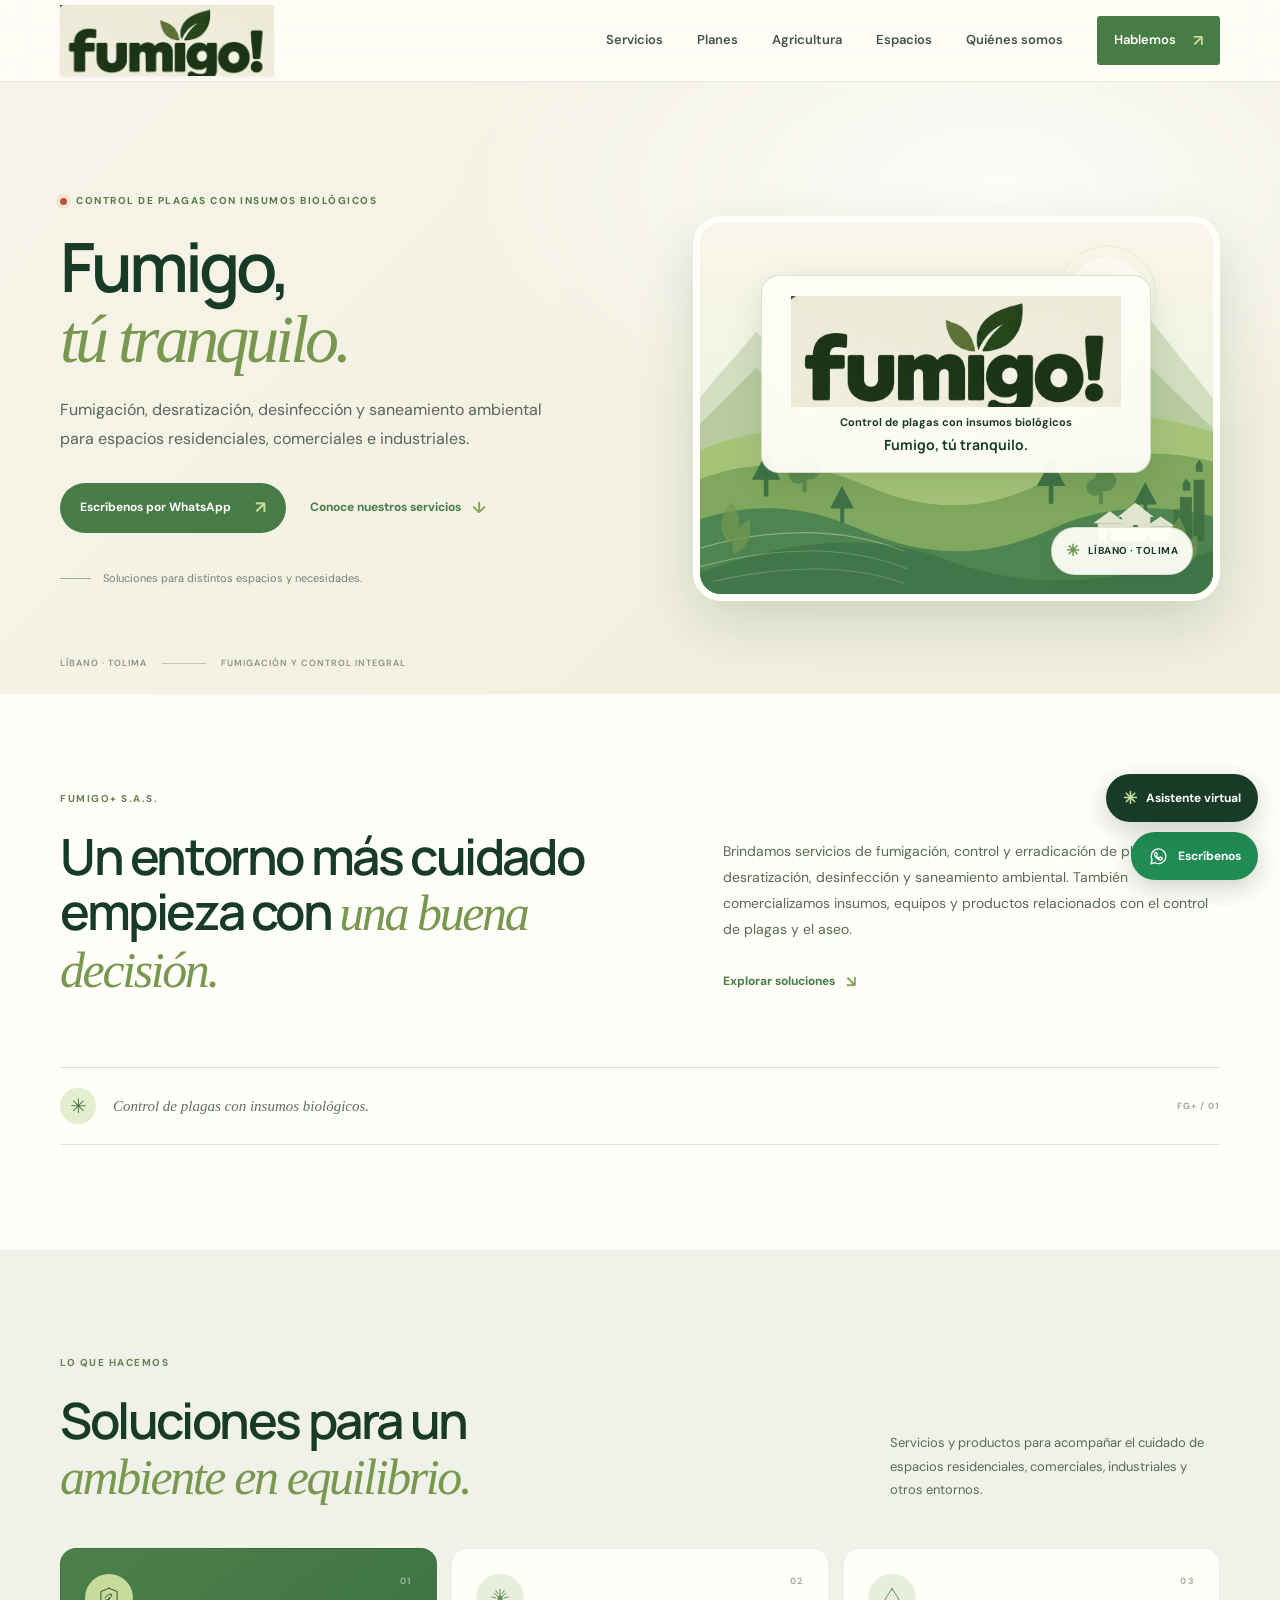
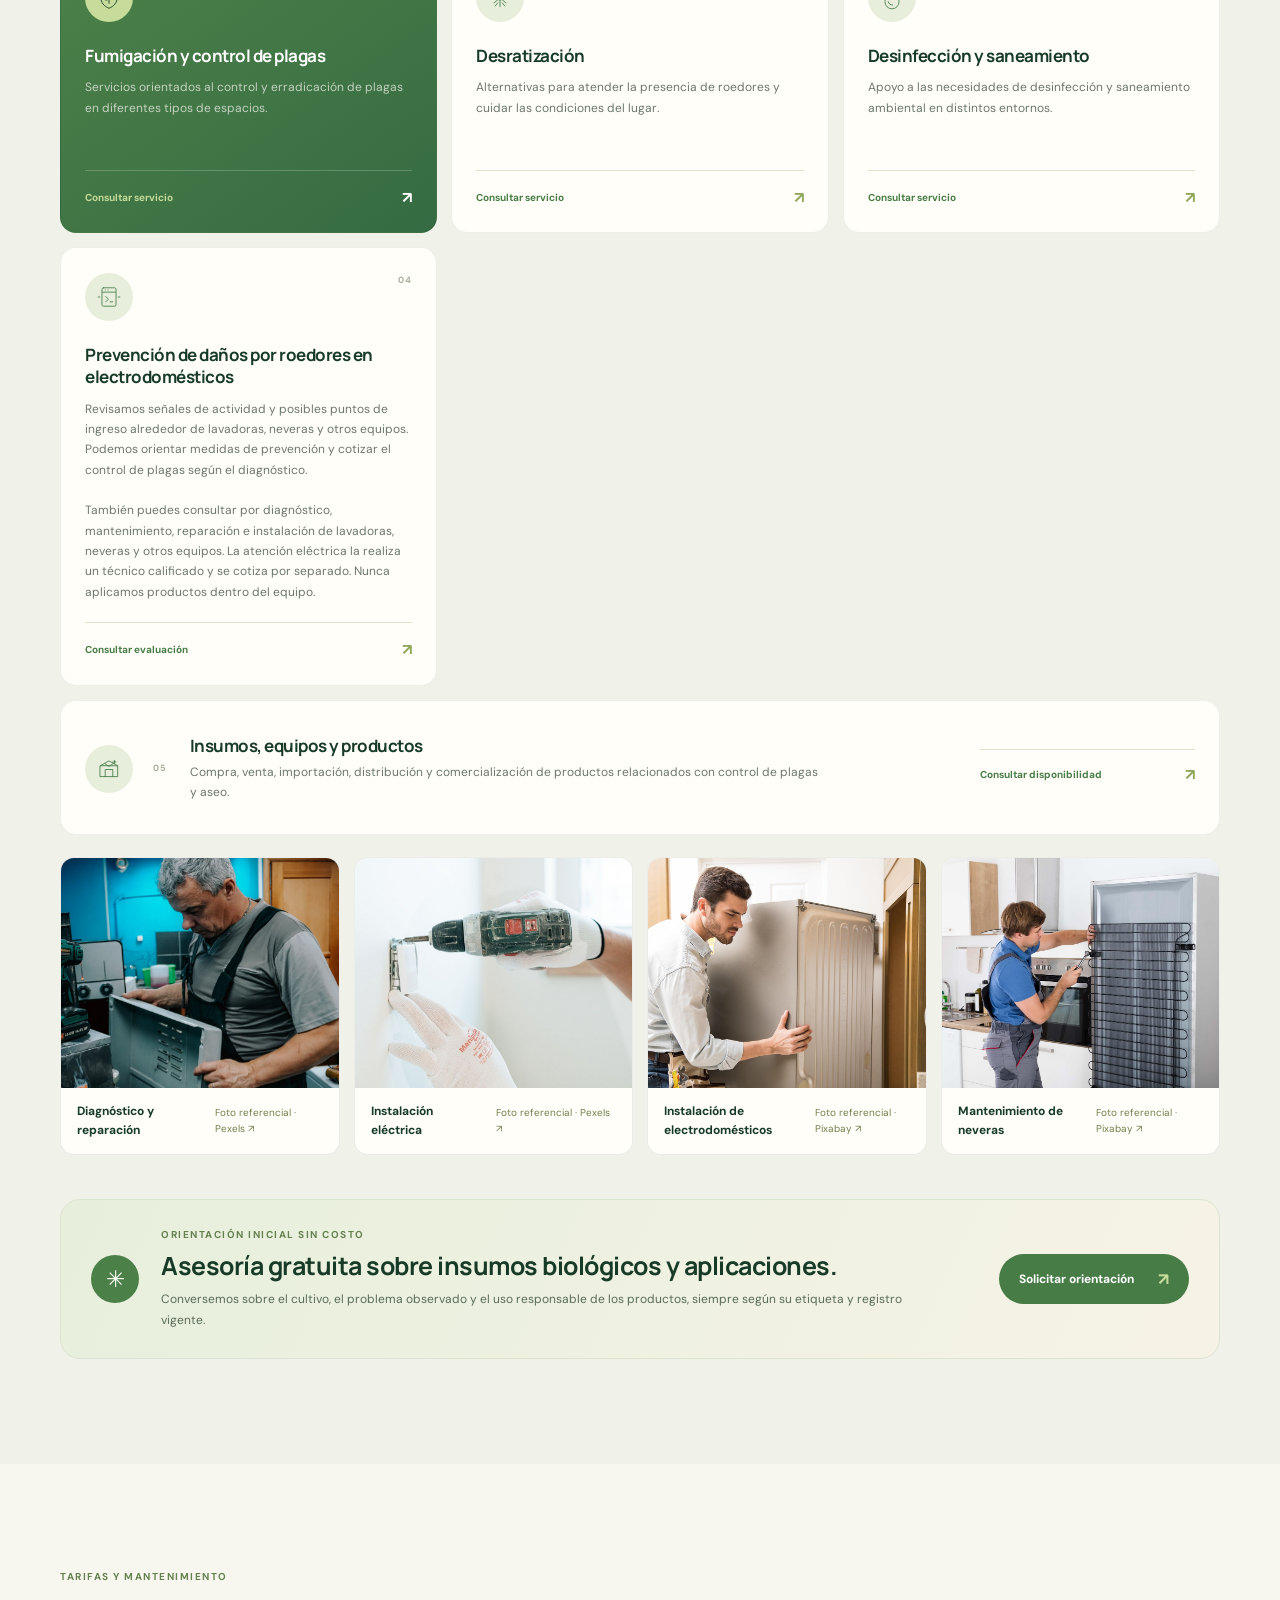
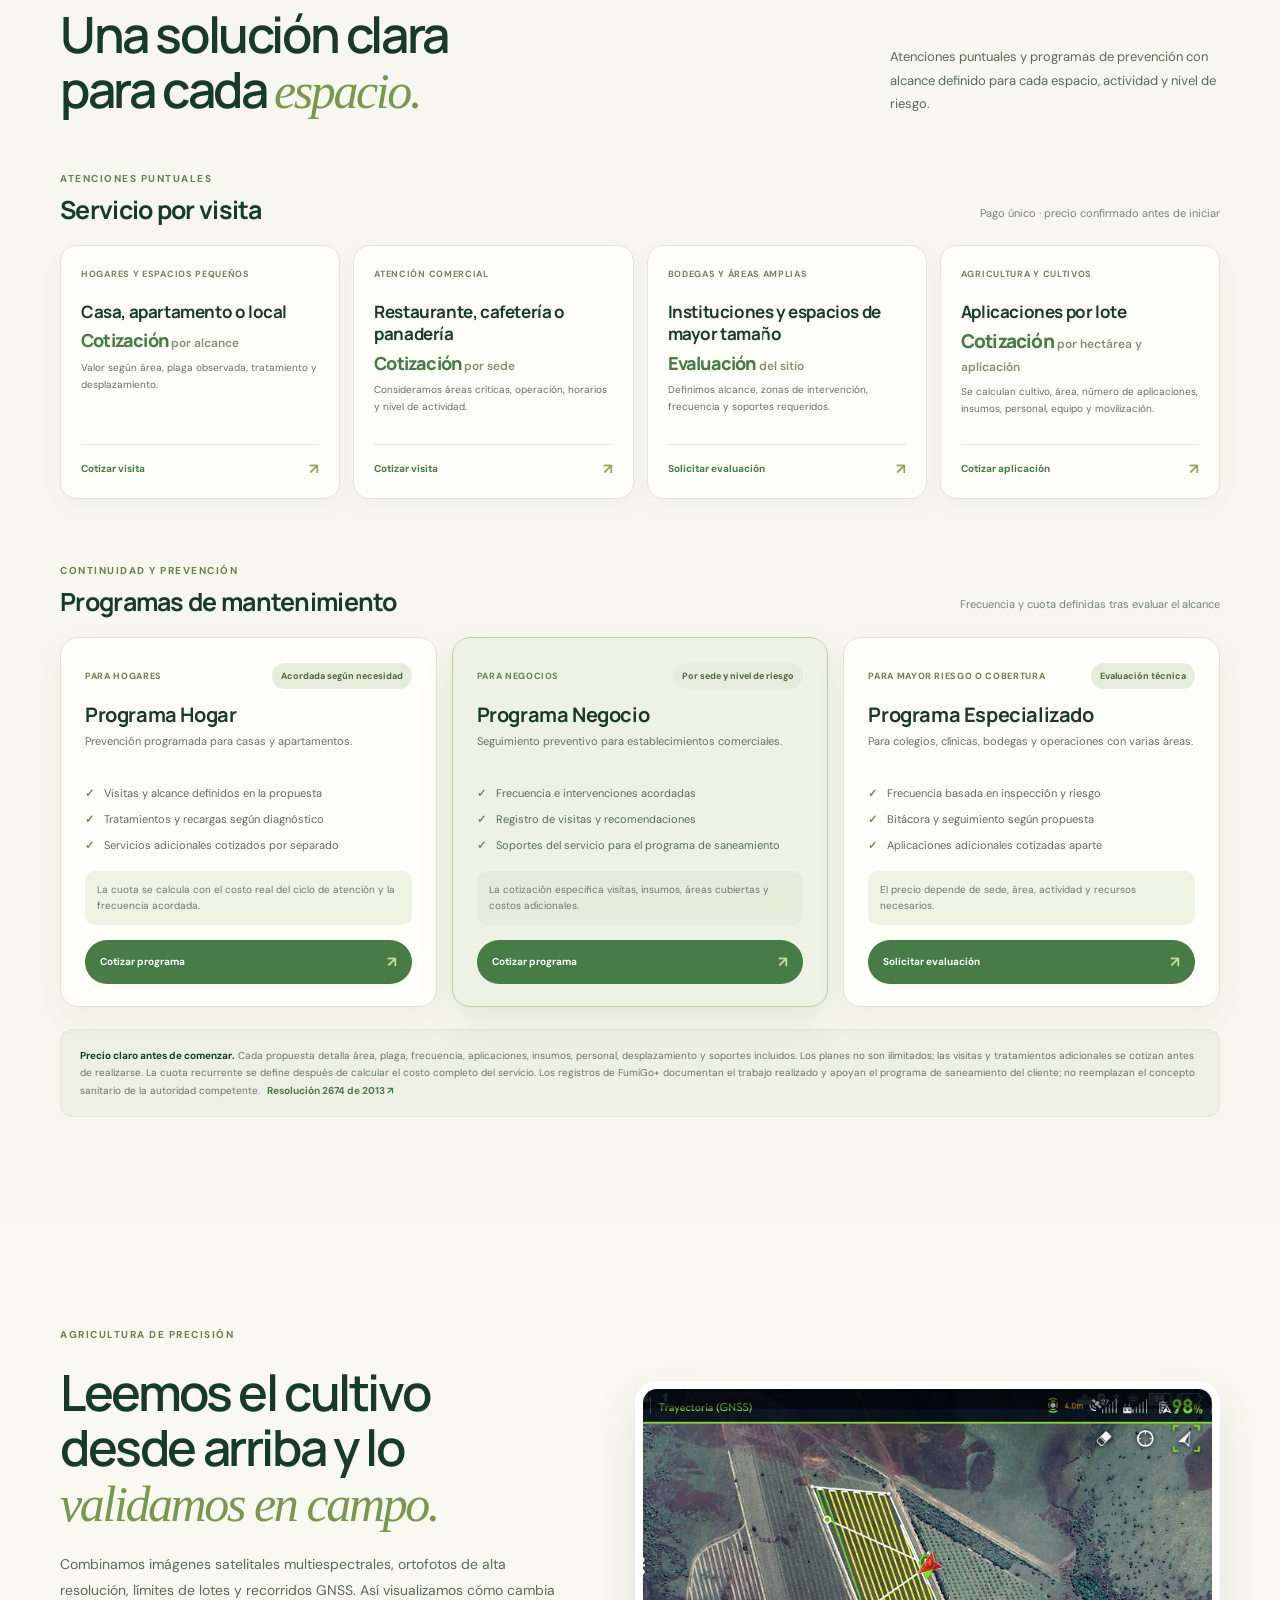
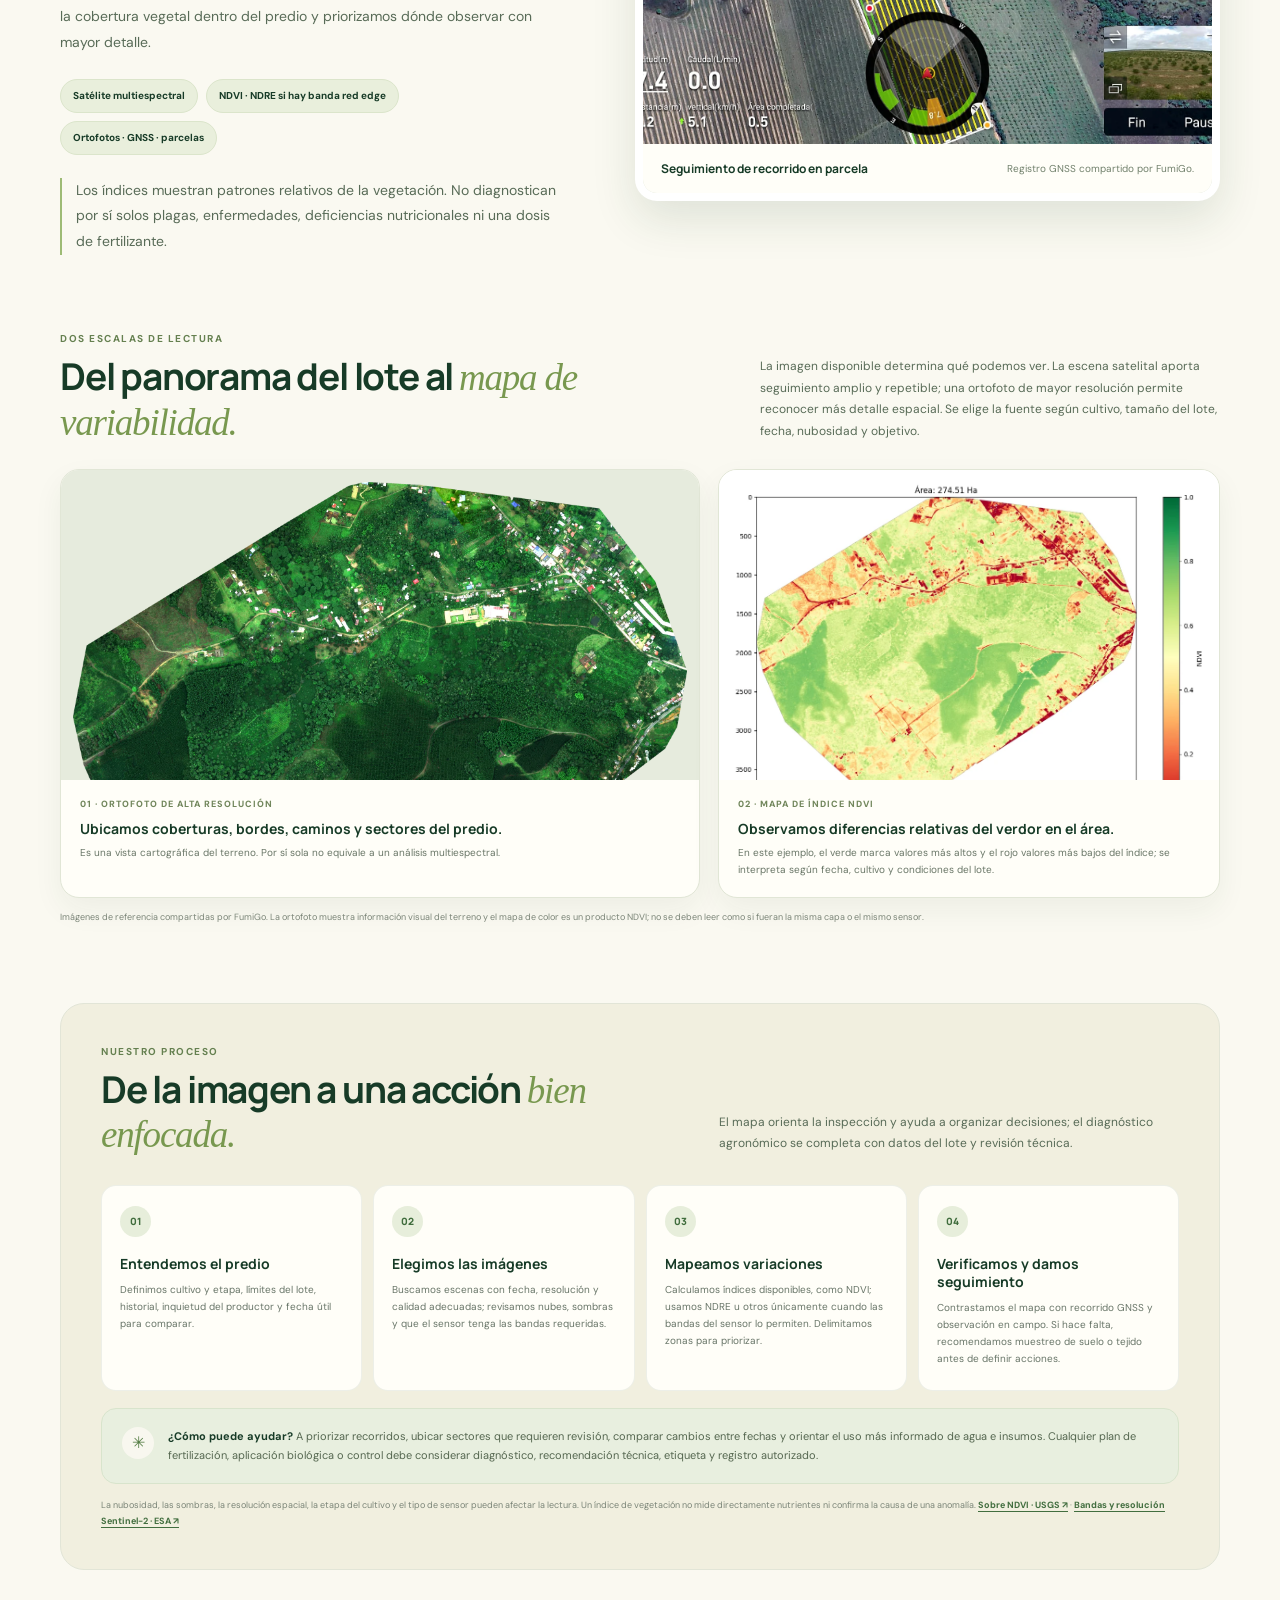
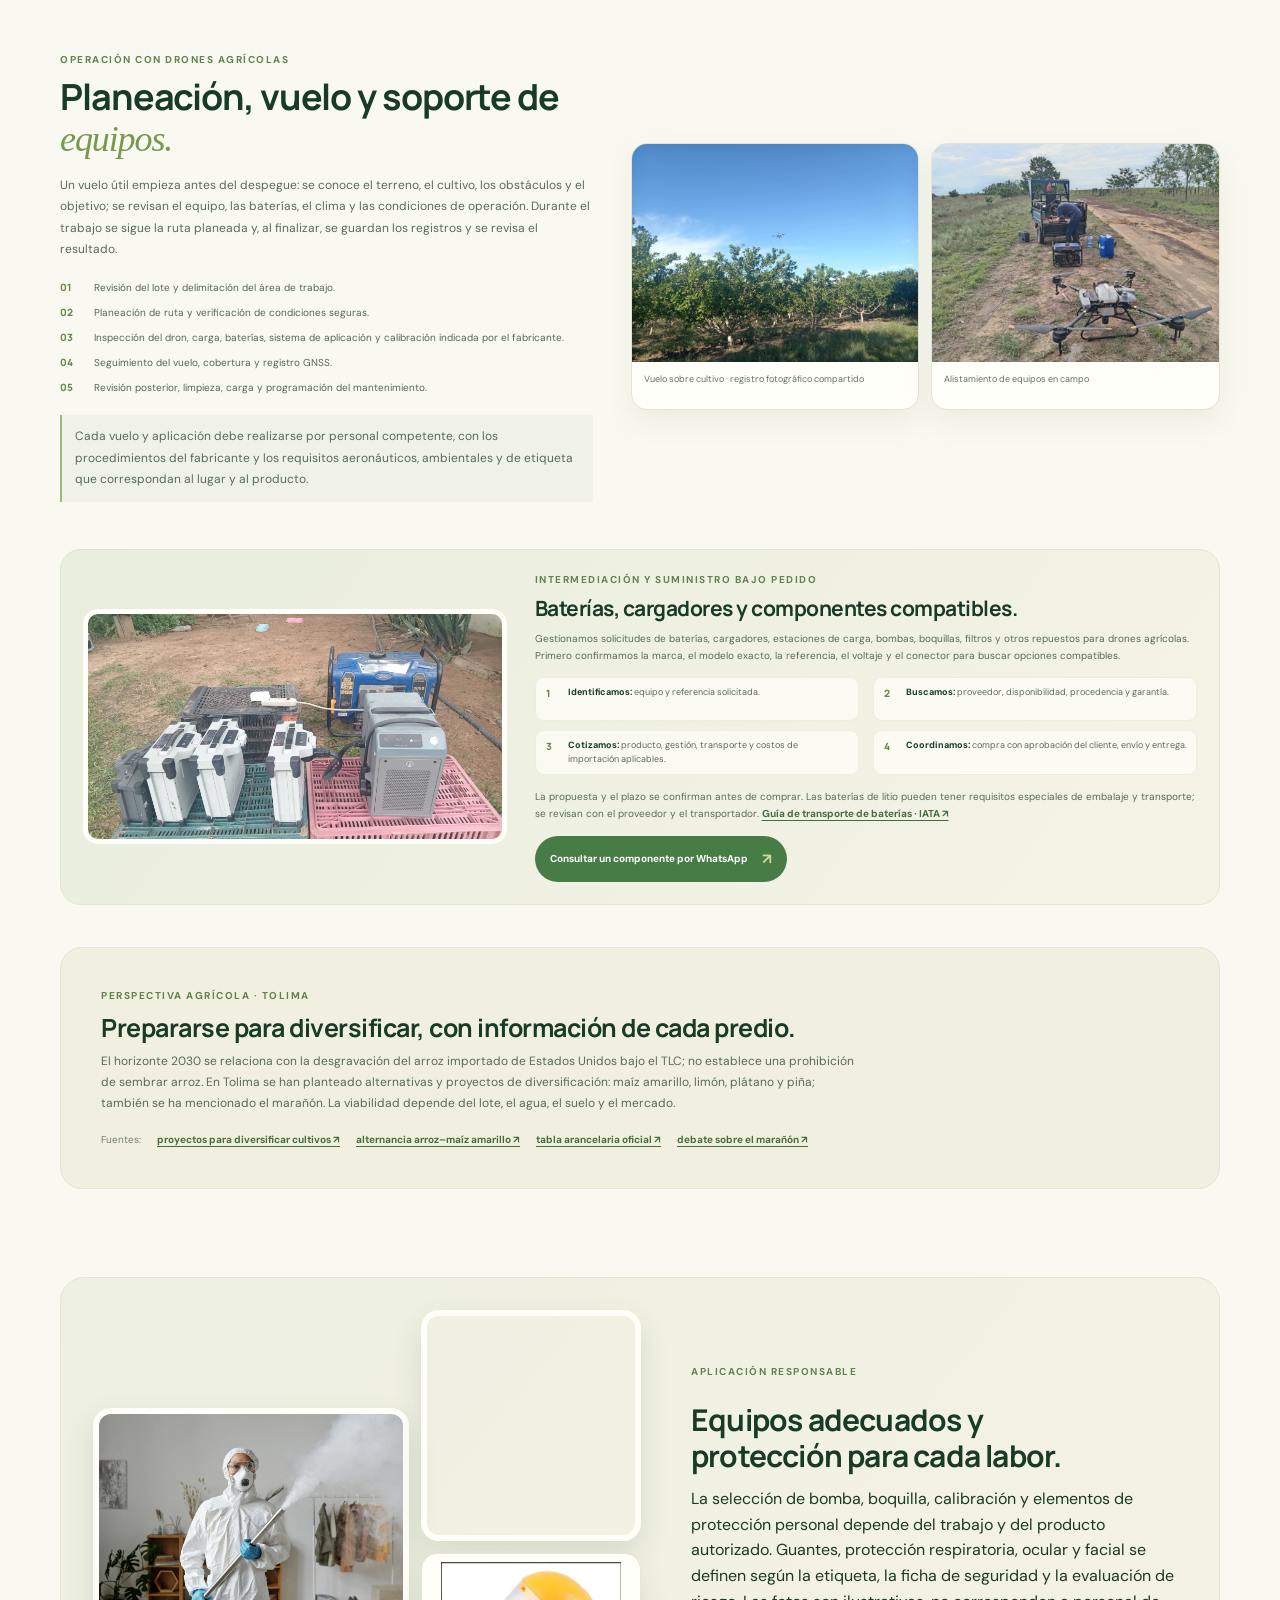
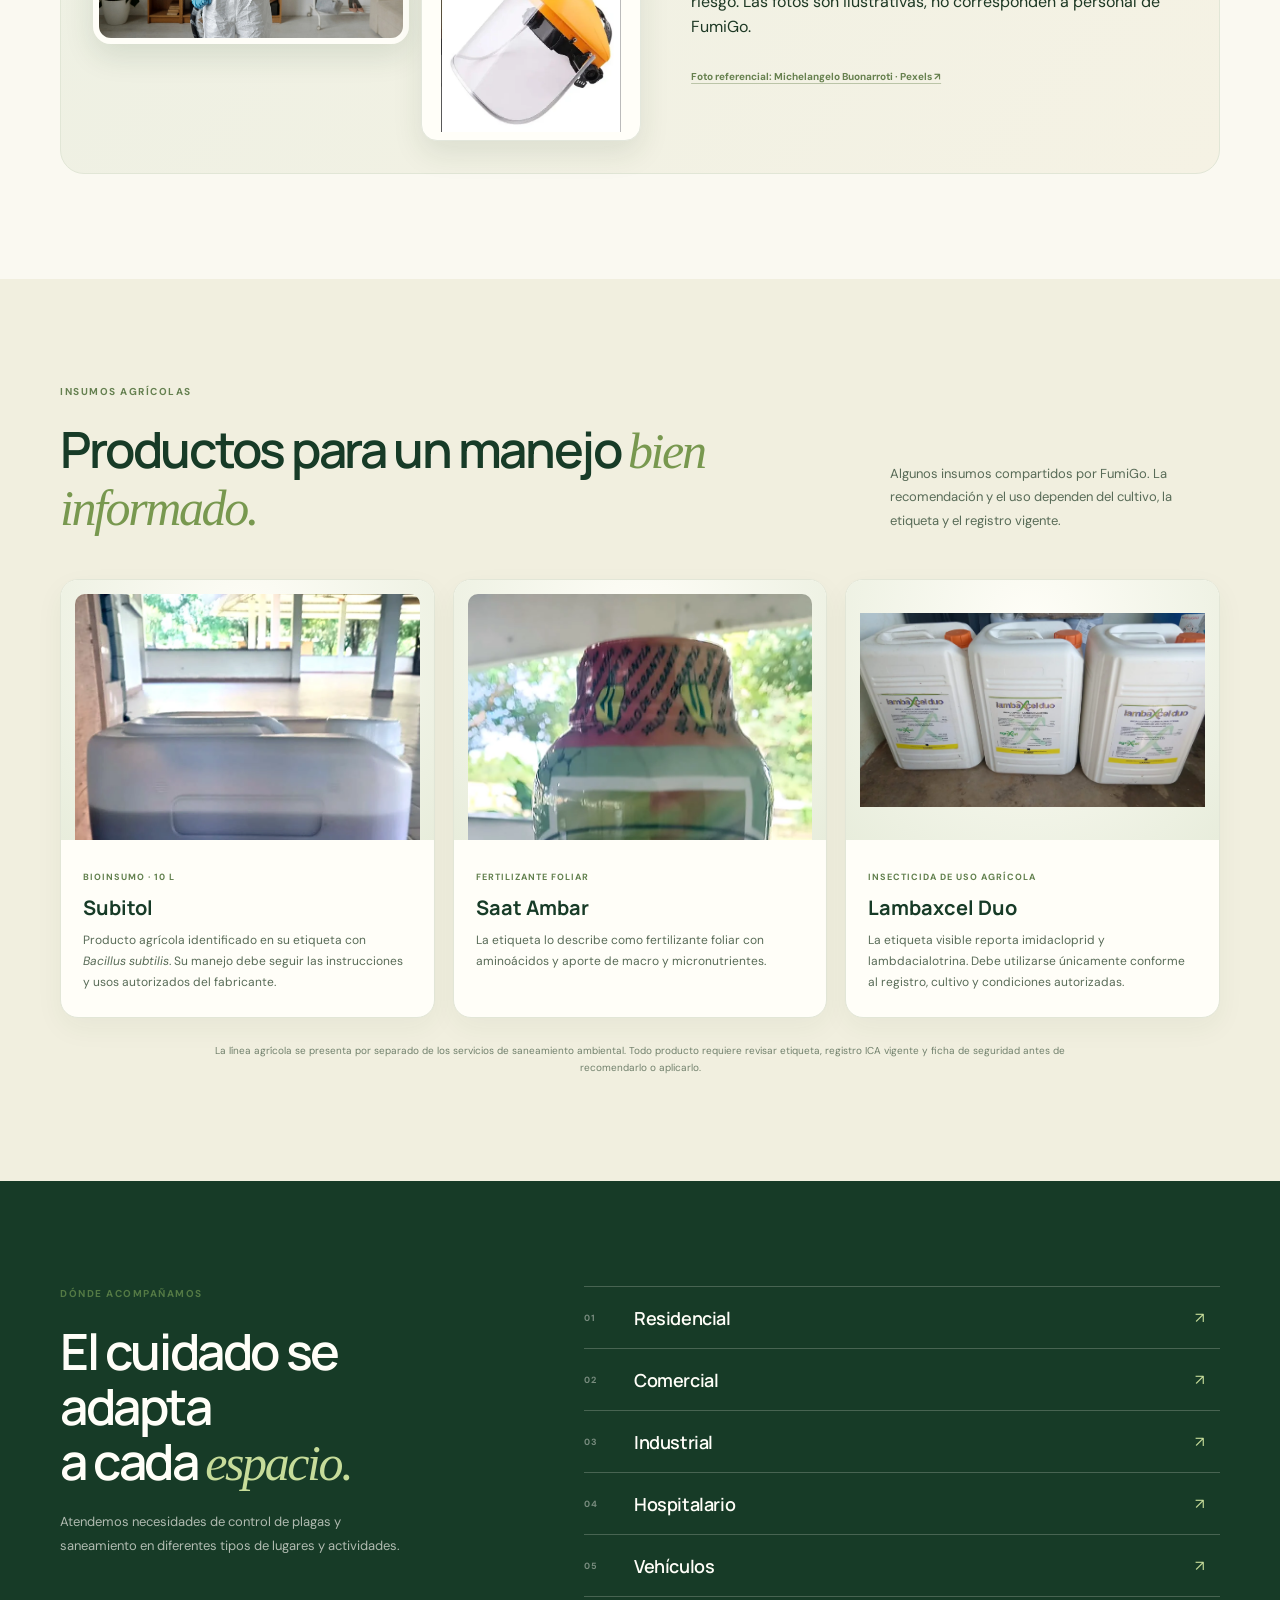
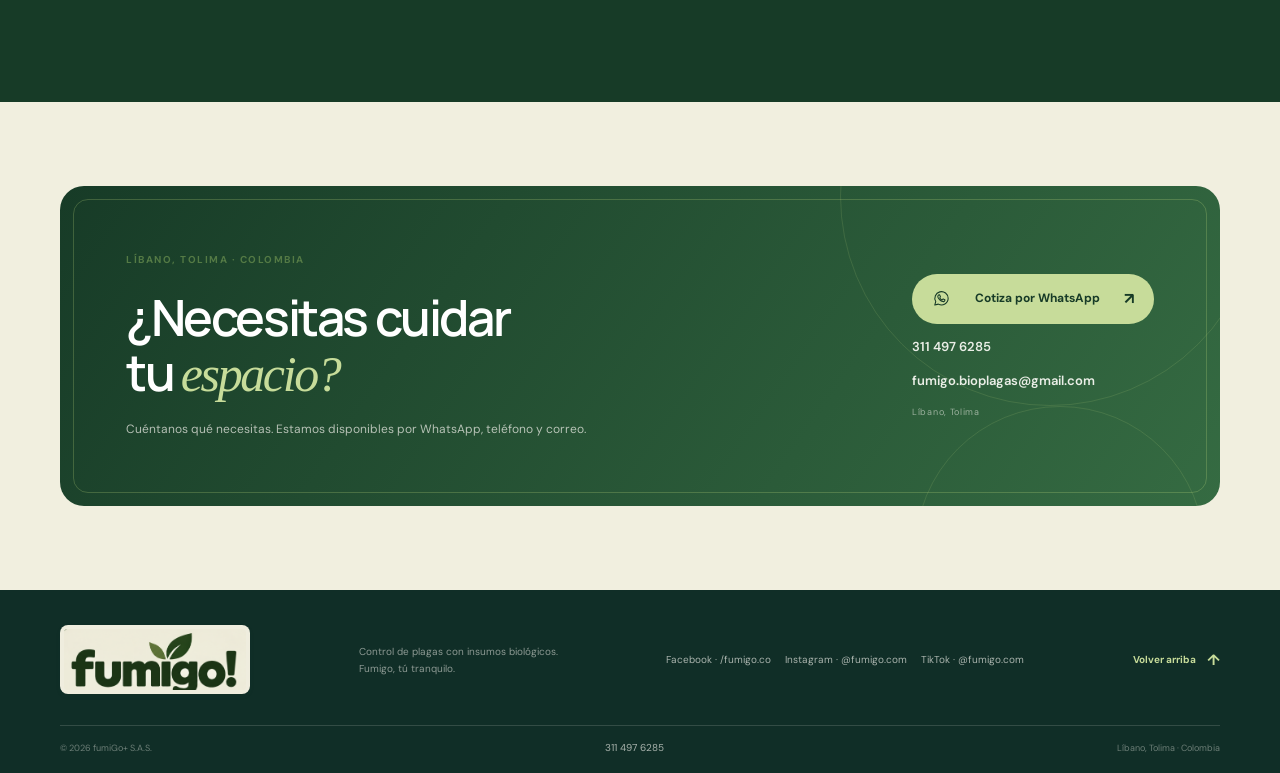
==== commit 23191d41: "Add appliance service imagery and details" ====
--- a/index.html
+++ b/index.html
@@ -103,7 +103,7 @@
             <div class="service-top"><span class="service-icon"><svg viewBox="0 0 48 48" aria-hidden="true"><rect x="11" y="7" width="26" height="34" rx="3"/><path d="M12 15h24M17 11h.1M22 11h.1M18 23l5 5-5 5m8 0h5"/><path d="M7 24H4m40 0h-3"/></svg></span><span class="card-number">04</span></div>
             <h3>Prevención de daños por roedores en electrodomésticos</h3>
             <p>Revisamos señales de actividad y posibles puntos de ingreso alrededor de lavadoras, neveras y otros equipos. Podemos orientar medidas de prevención y cotizar el control de plagas según el diagnóstico.</p>
-            <p>Si hay cables, tarjetas o circuitos afectados, la revisión y reparación eléctrica debe realizarla un técnico calificado; se coordina y cotiza por separado. Nunca aplicamos productos dentro del equipo.</p>
+            <p>También puedes consultar por diagnóstico, mantenimiento, reparación e instalación de lavadoras, neveras y otros equipos. La atención eléctrica la realiza un técnico calificado y se cotiza por separado. Nunca aplicamos productos dentro del equipo.</p>
             <a class="card-link" href="https://wa.me/573114976285?text=Hola%2C%20quiero%20consultar%20por%20prevenci%C3%B3n%20de%20roedores%20en%20mis%20electrodom%C3%A9sticos" target="_blank" rel="noopener noreferrer" aria-label="Consultar por prevención de roedores en electrodomésticos">Consultar evaluación <span aria-hidden="true">↗</span></a>
           </article>
           <article class="service-card service-wide">
@@ -111,6 +111,24 @@
             <div class="service-wide-copy"><h3>Insumos, equipos y productos</h3><p>Compra, venta, importación, distribución y comercialización de productos relacionados con control de plagas y aseo.</p></div>
             <a class="card-link" href="#contacto" aria-label="Consultar por insumos, equipos y productos">Consultar disponibilidad <span aria-hidden="true">↗</span></a>
           </article>
+        </div>
+        <div class="appliance-gallery" aria-label="Imágenes referenciales de reparación e instalación de electrodomésticos">
+          <figure class="appliance-photo">
+            <img src="assets/tecnico-diagnostico-electrodomestico.jpg" alt="Técnico inspeccionando un electrodoméstico abierto durante un diagnóstico" loading="lazy" decoding="async">
+            <figcaption><strong>Diagnóstico y reparación</strong><a href="https://www.pexels.com/photo/repair-technician-working-on-appliance-38190070/" target="_blank" rel="noopener noreferrer">Foto referencial · Pexels ↗</a></figcaption>
+          </figure>
+          <figure class="appliance-photo">
+            <img src="assets/instalacion-conexion-electrica.jpg" alt="Instalación de una conexión eléctrica con herramientas y guantes" loading="lazy" decoding="async">
+            <figcaption><strong>Instalación eléctrica</strong><a href="https://www.pexels.com/photo/4981794/" target="_blank" rel="noopener noreferrer">Foto referencial · Pexels ↗</a></figcaption>
+          </figure>
+          <figure class="appliance-photo">
+            <img src="assets/instalacion-nevera.jpg" alt="Técnico ubicando una nevera durante su instalación" loading="lazy" decoding="async">
+            <figcaption><strong>Instalación de electrodomésticos</strong><a href="https://pixabay.com/photos/fixing-repair-handyman-young-adult-8204188/" target="_blank" rel="noopener noreferrer">Foto referencial · Pixabay ↗</a></figcaption>
+          </figure>
+          <figure class="appliance-photo">
+            <img src="assets/instalacion-y-mantenimiento-electrodomesticos.jpg" alt="Técnico trabajando en la parte posterior de una nevera" loading="lazy" decoding="async">
+            <figcaption><strong>Mantenimiento de neveras</strong><a href="https://pixabay.com/photos/maintenance-man-refrigerator-clean-8614127/" target="_blank" rel="noopener noreferrer">Foto referencial · Pixabay ↗</a></figcaption>
+          </figure>
         </div>
         <aside class="advisory-strip" aria-labelledby="advisory-title">
           <span class="advisory-mark" aria-hidden="true">✳</span>
--- a/style.css
+++ b/style.css
@@ -137,6 +137,15 @@
 .service-wide .service-wide-copy h3 { margin-bottom: 5px; }
 .service-wide .service-wide-copy p { max-width: 630px; margin-bottom: 0; }
 .service-wide .card-link { width: 215px; margin: 0; padding-top: 12px; }
+.appliance-gallery { display: grid; grid-template-columns: repeat(4, minmax(0, 1fr)); gap: 14px; margin: 22px 0 44px; }
+.appliance-photo { overflow: hidden; margin: 0; background: var(--paper); border: 1px solid rgba(20,43,38,.08); border-radius: 14px; }
+.appliance-photo img { display: block; width: 100%; height: 230px; object-fit: cover; }
+.appliance-photo figcaption { display: flex; align-items: center; justify-content: space-between; gap: 12px; padding: 14px 16px; color: var(--forest-deep); font-size: 11px; }
+.appliance-photo figcaption strong { font-size: 12px; }
+.appliance-photo figcaption a { color: #71804f; font-size: 10px; text-decoration: none; }
+.appliance-photo figcaption a:hover { text-decoration: underline; }
+@media (max-width: 900px) { .appliance-gallery { grid-template-columns: repeat(2, minmax(0, 1fr)); } }
+@media (max-width: 680px) { .appliance-gallery { grid-template-columns: 1fr; margin-bottom: 34px; } .appliance-photo img { height: 250px; } }
 
 .sectors { color: var(--paper); background: var(--forest-deep); }
 .sectors-grid { display: grid; grid-template-columns: .8fr 1.2fr; align-items: start; gap: 100px; }
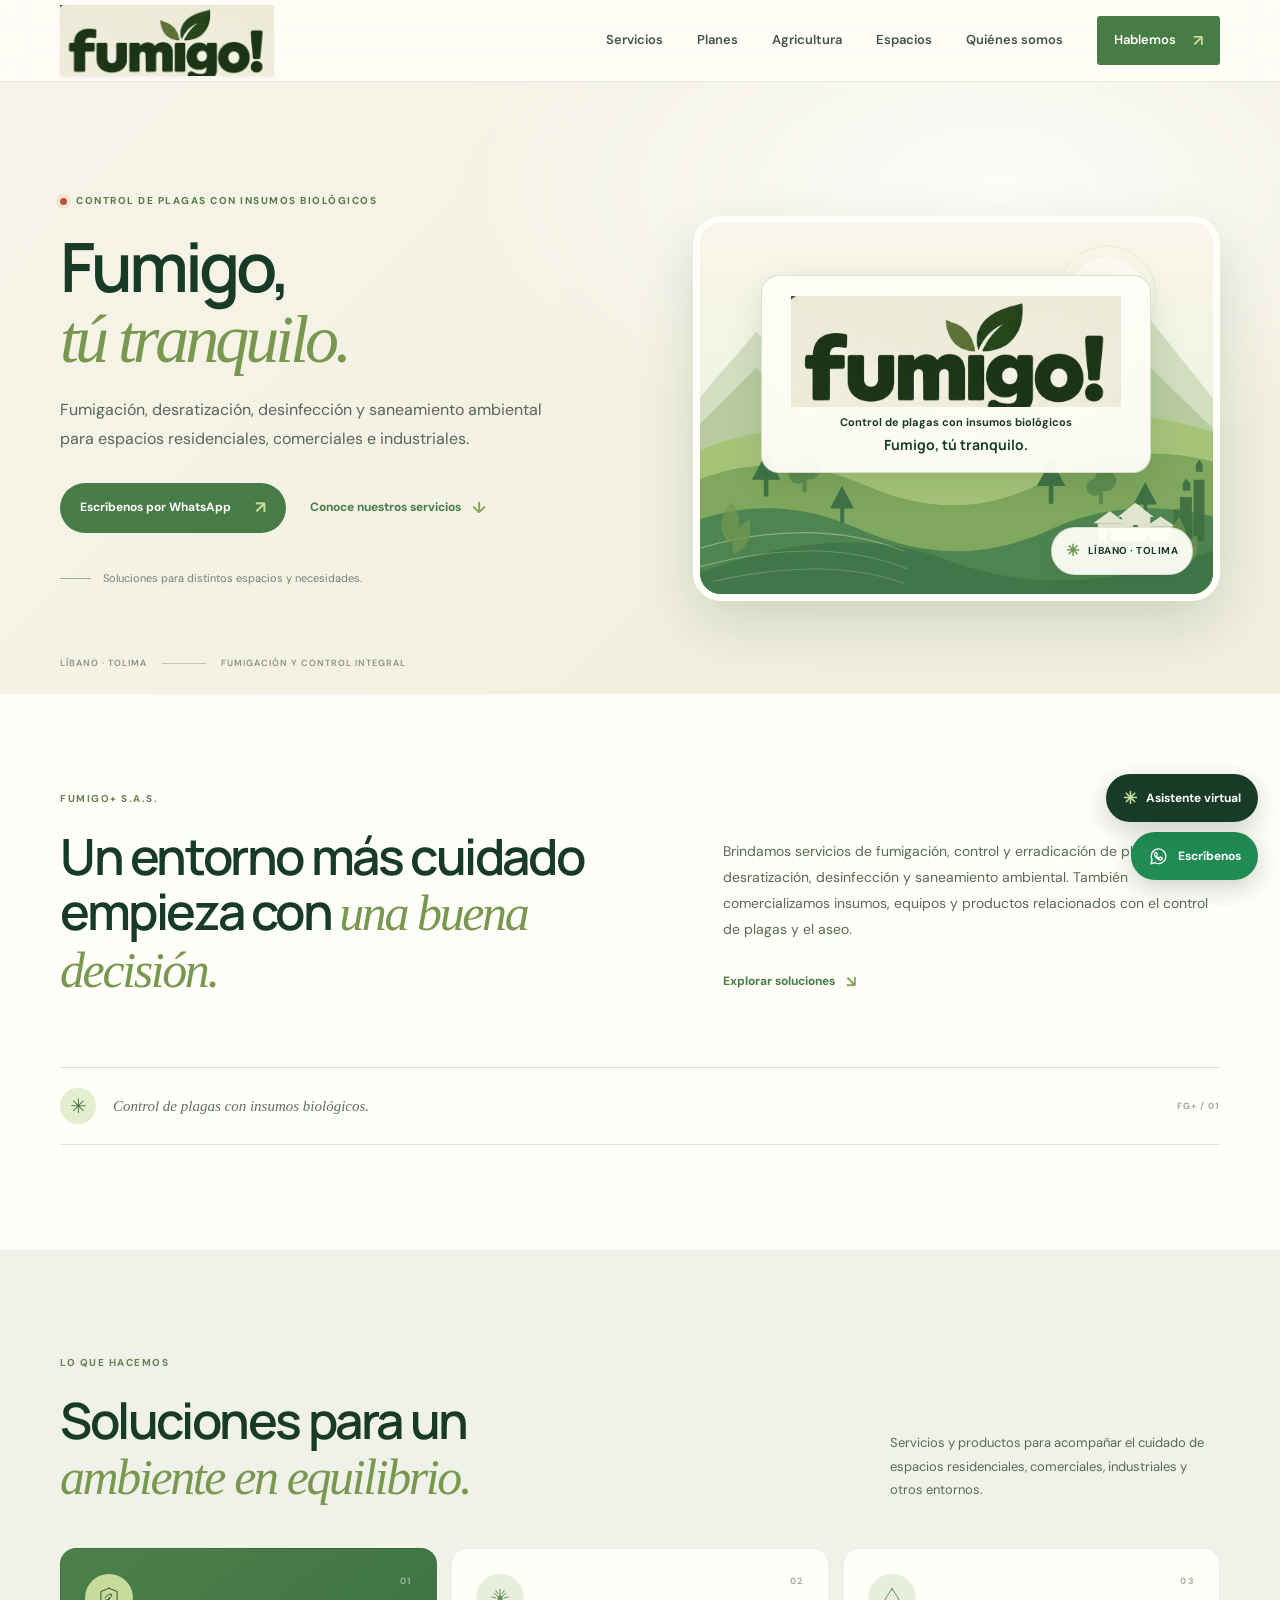
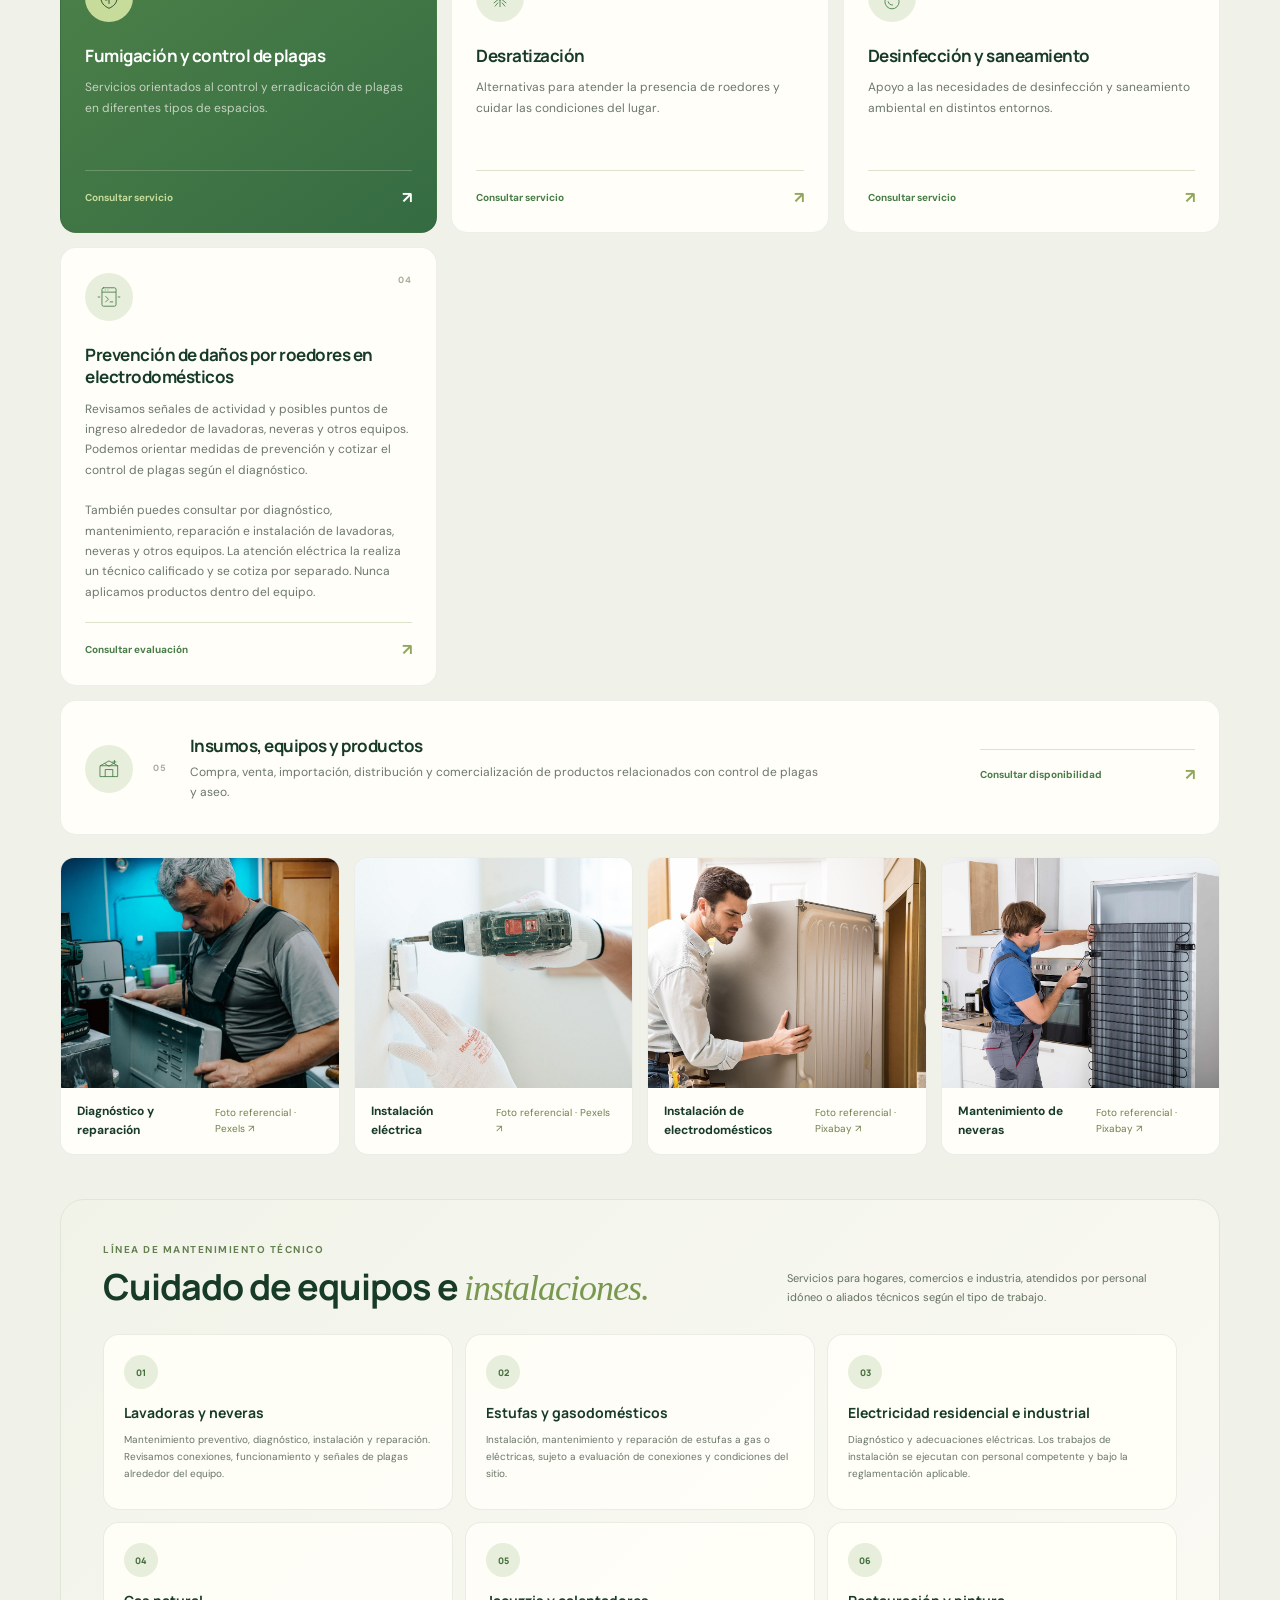
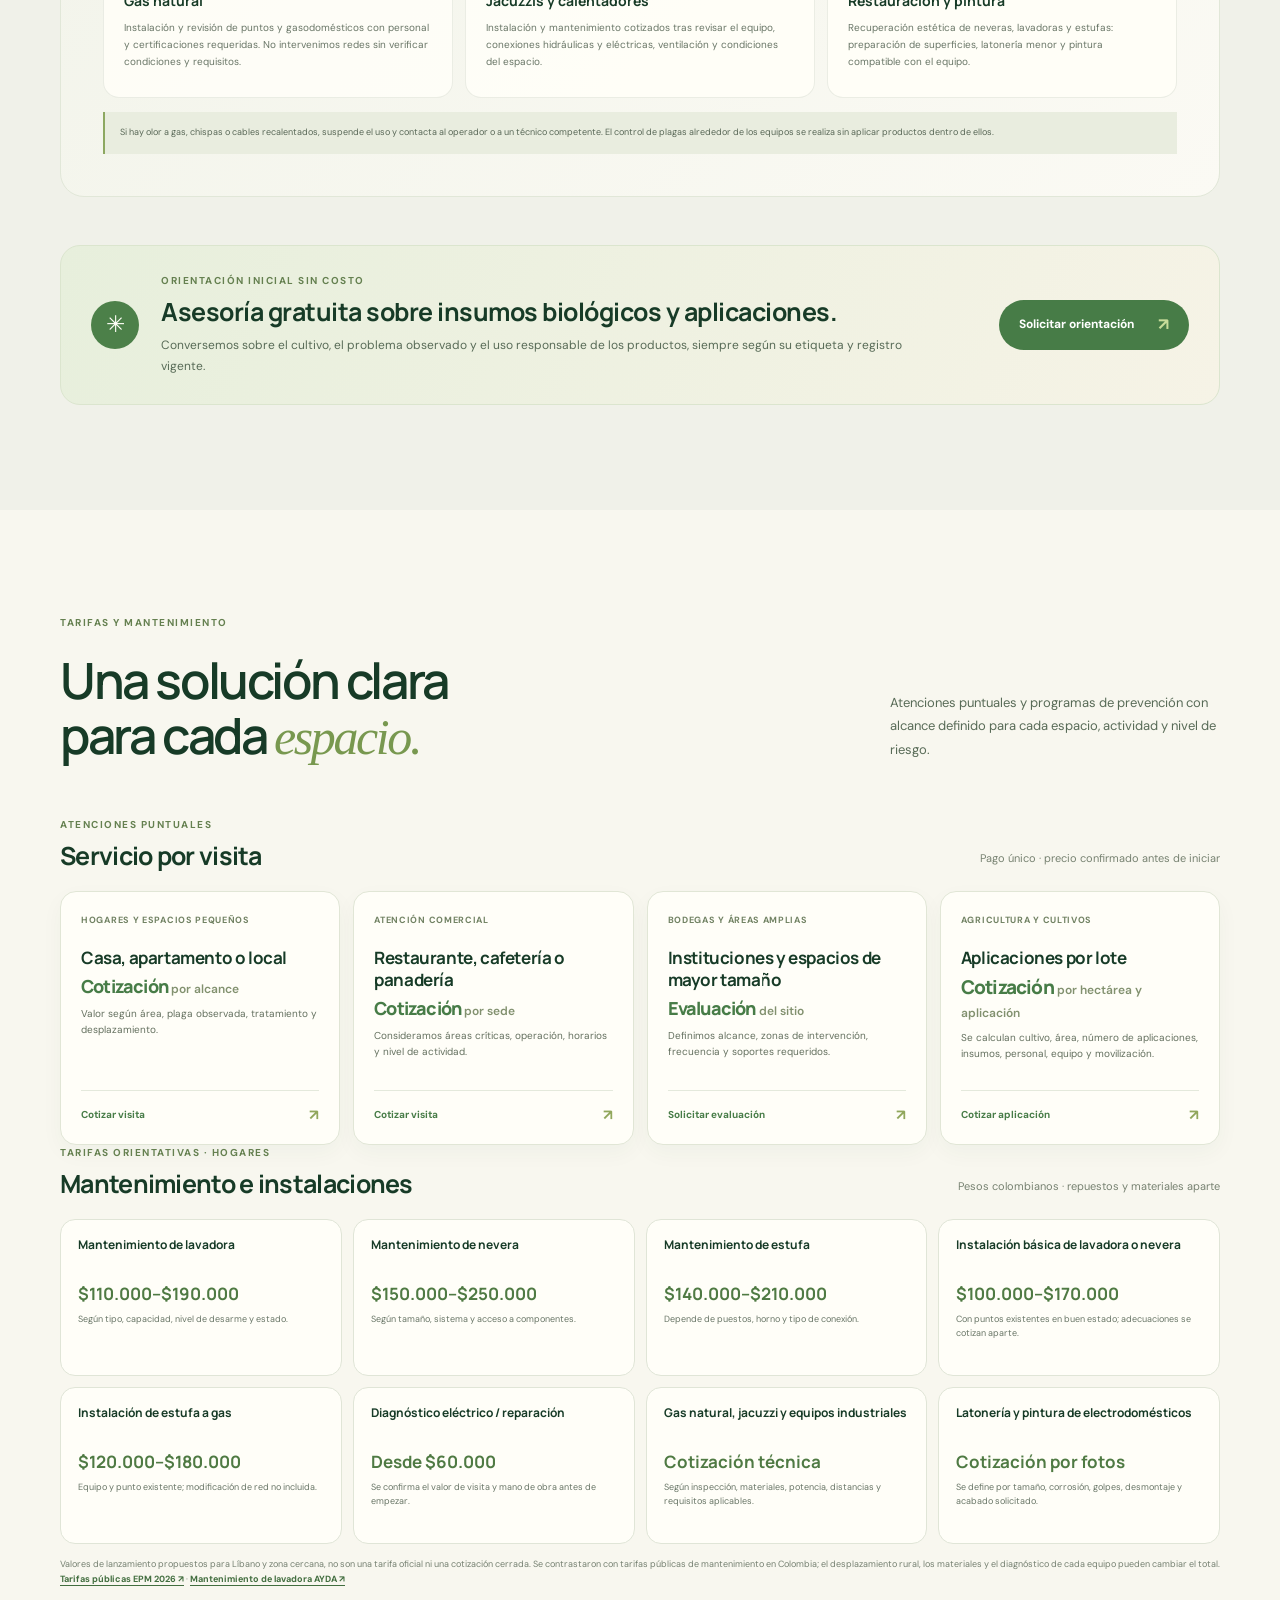
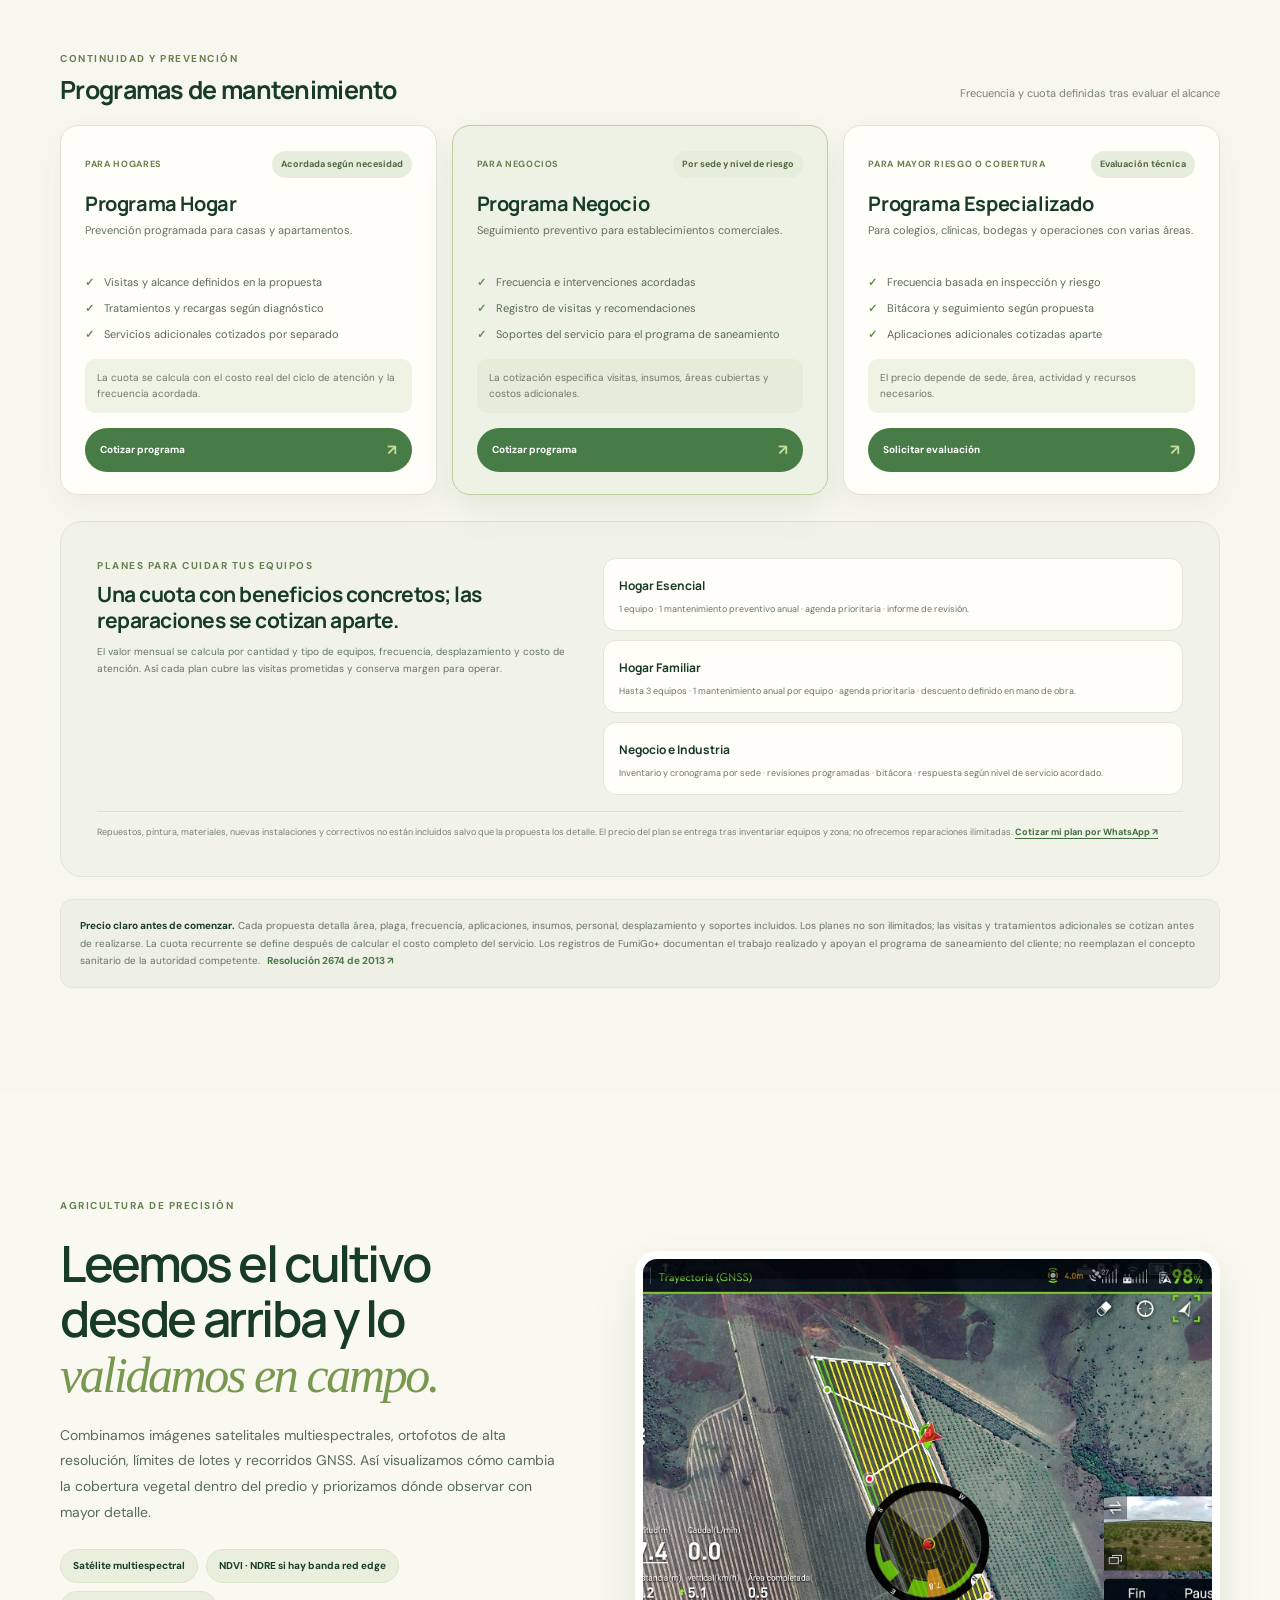
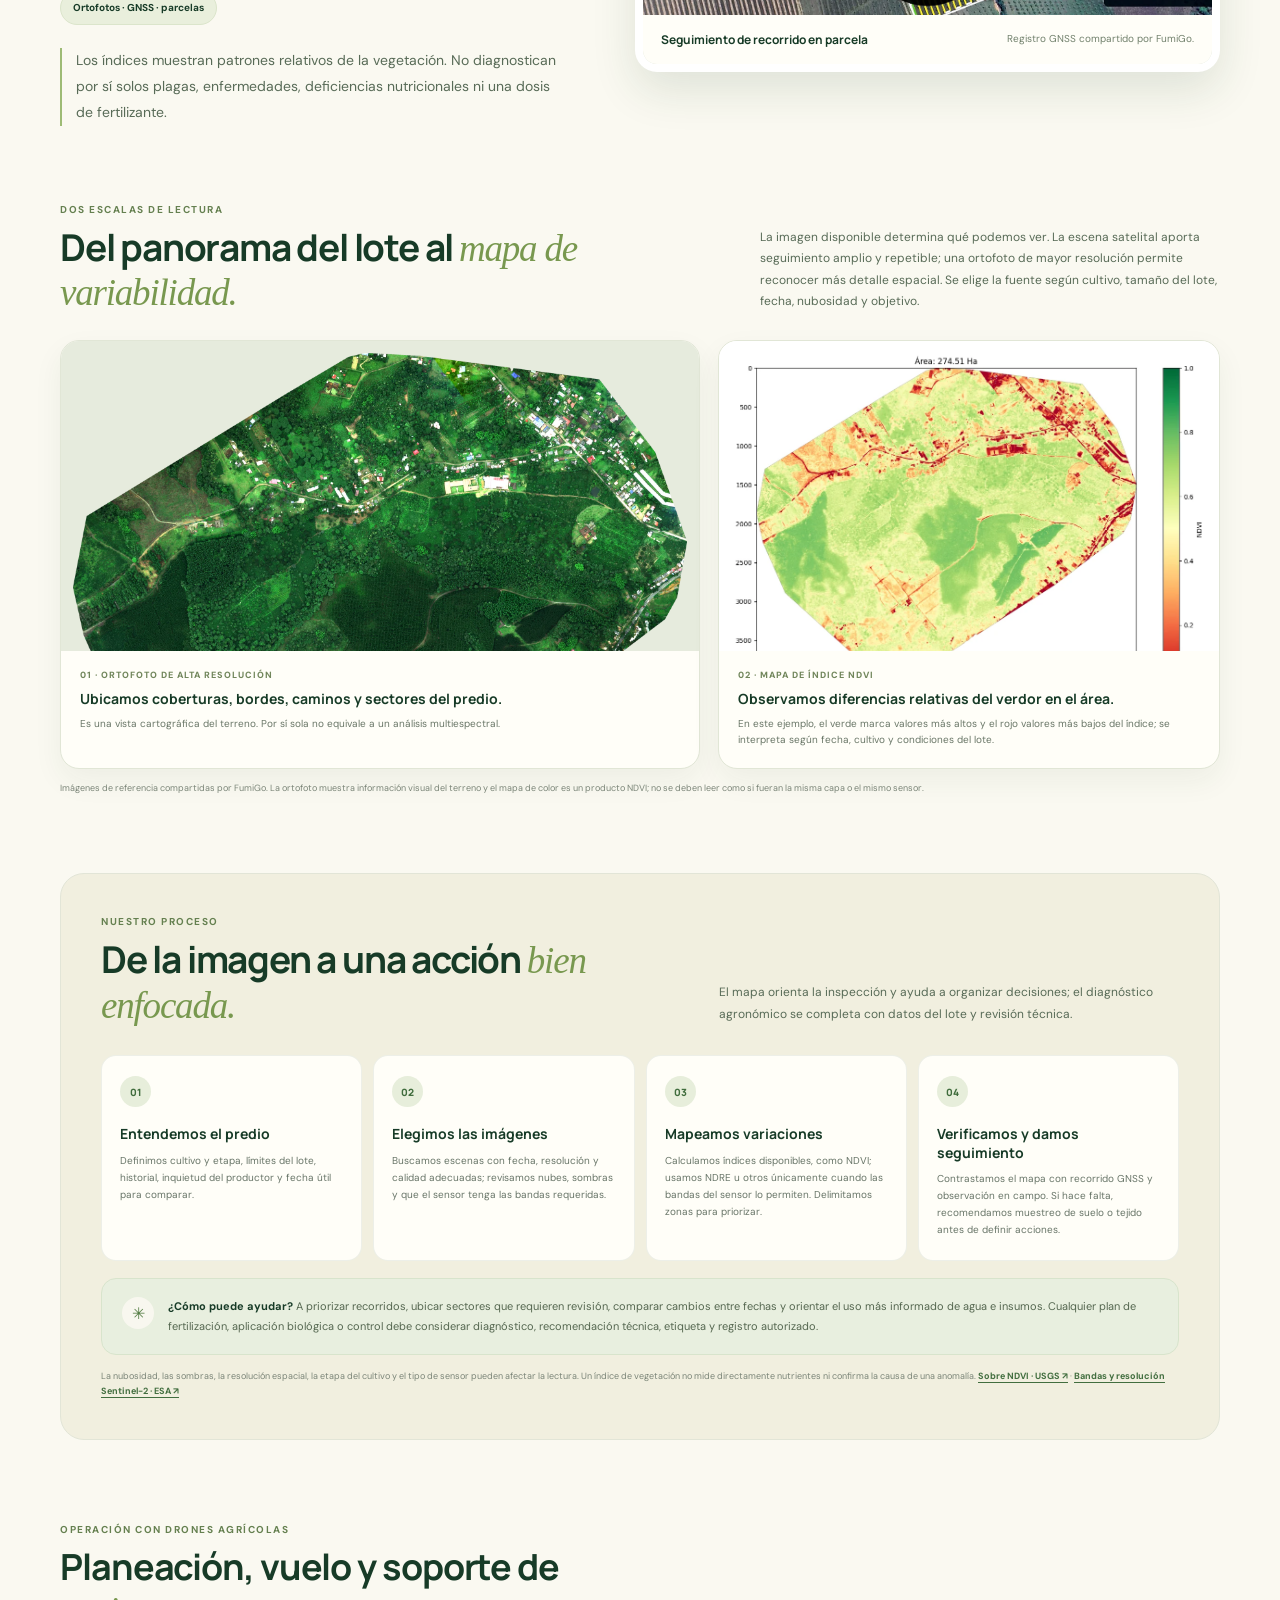
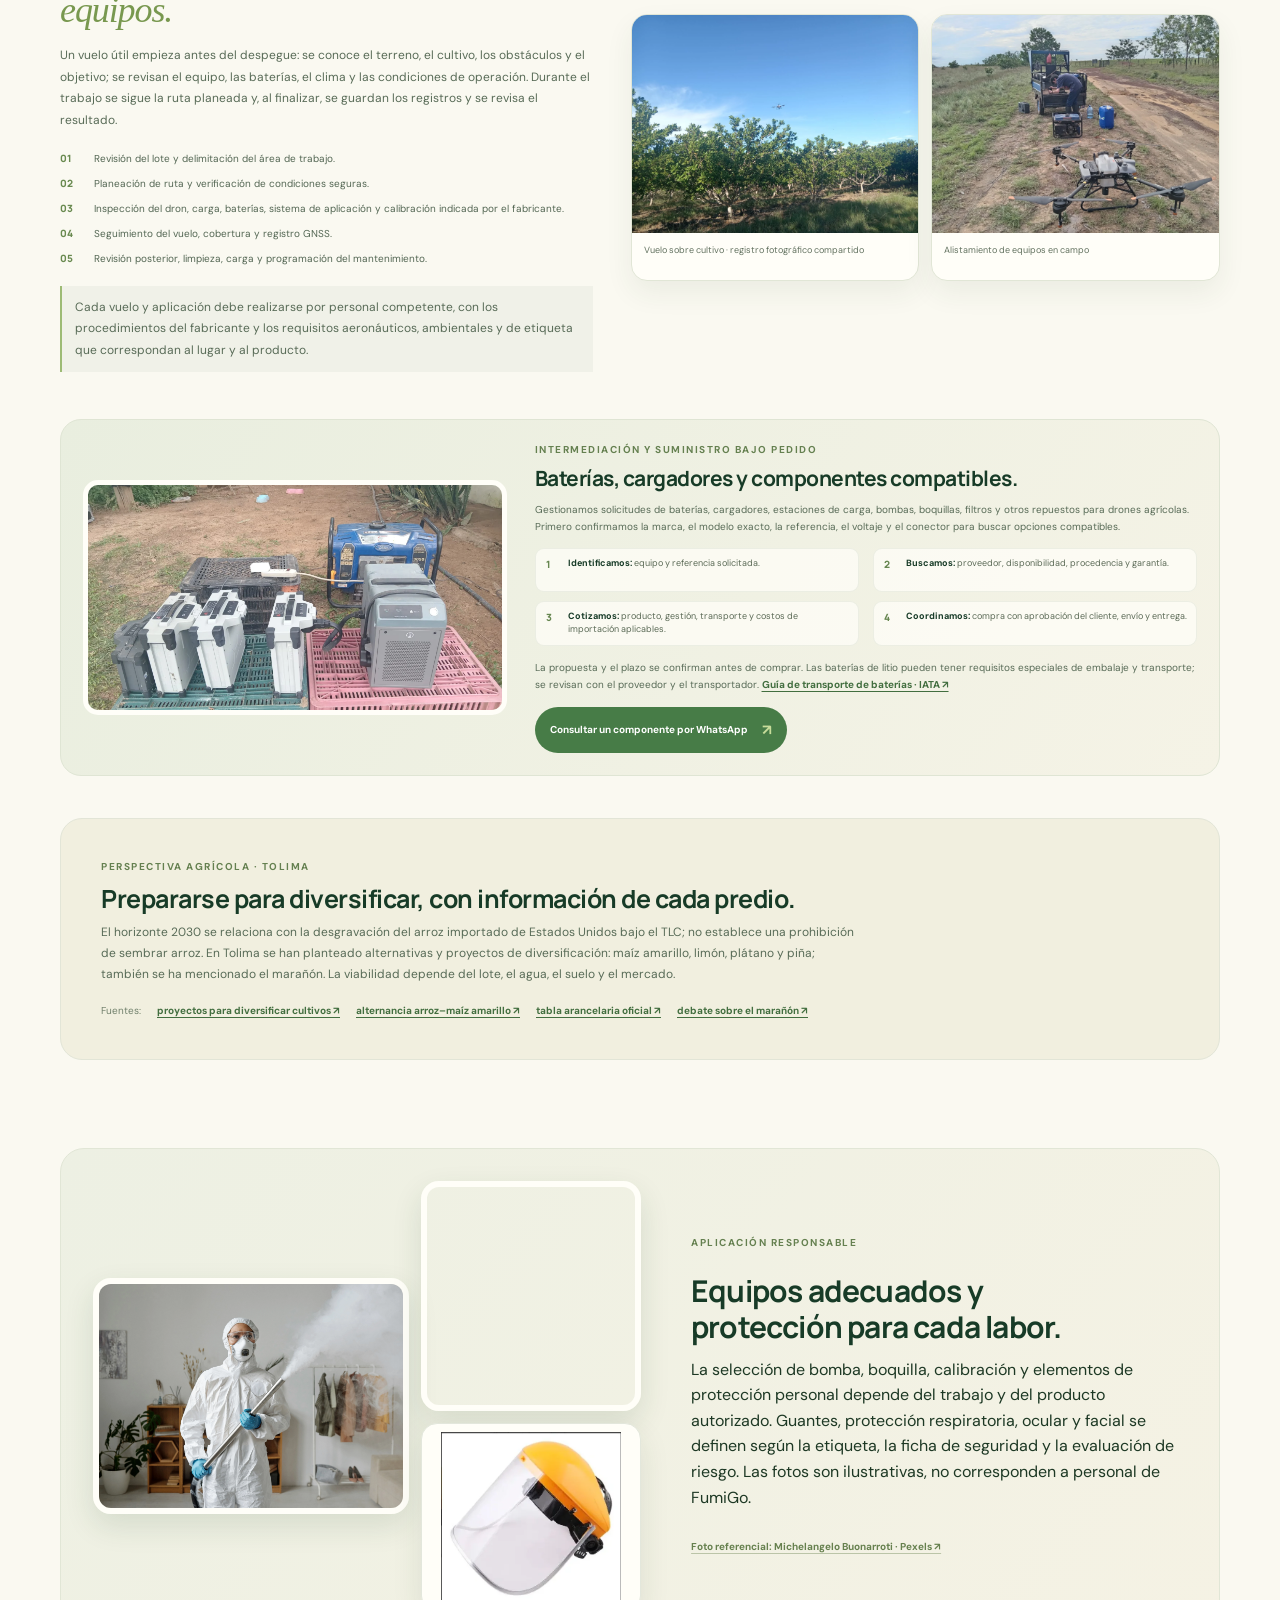
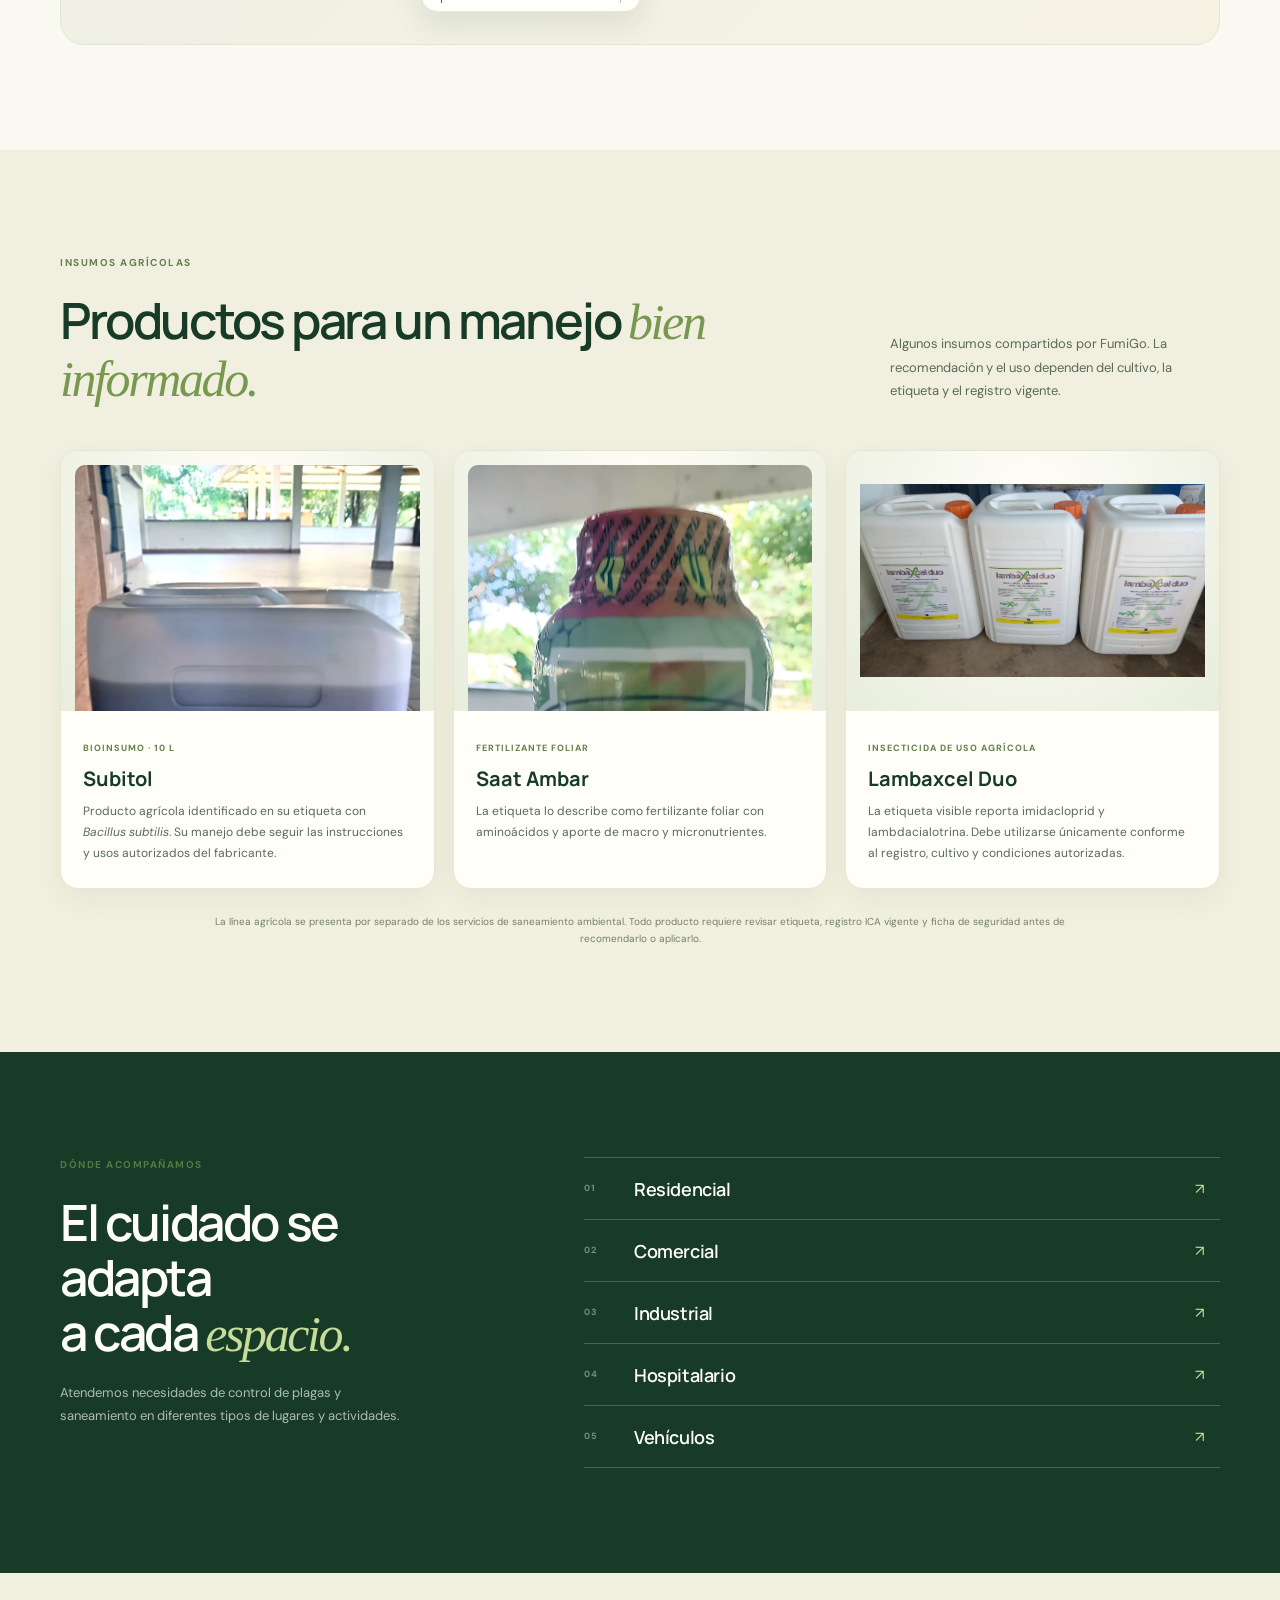
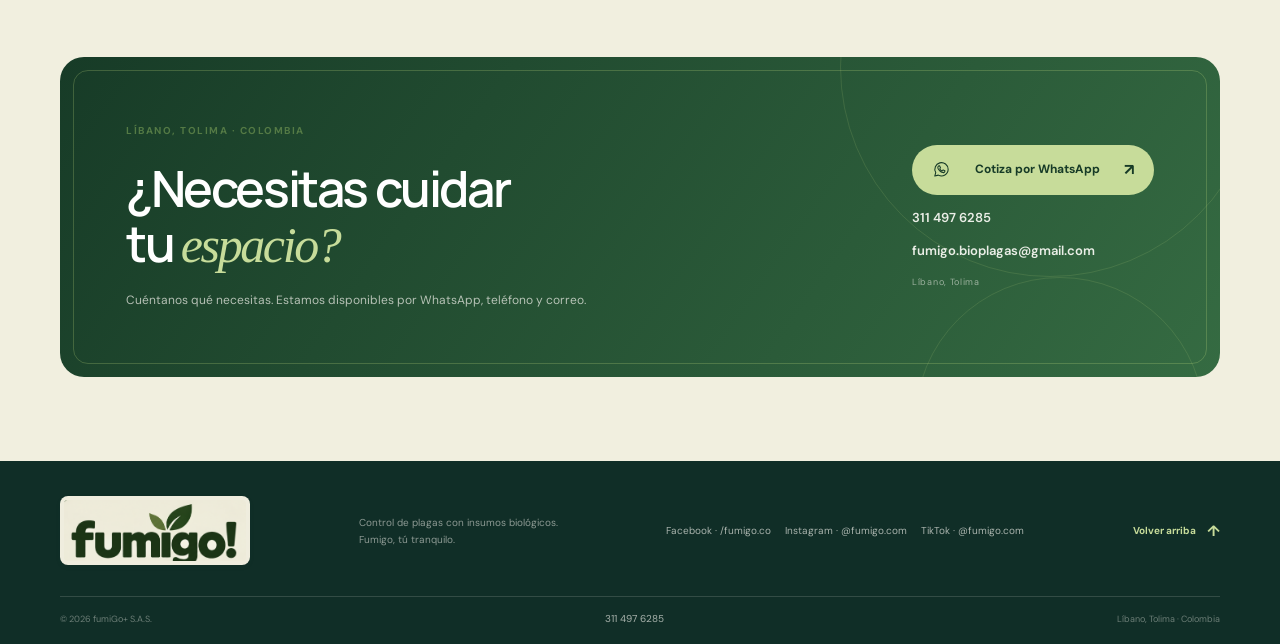
==== commit 41e55c70: "Add appliance maintenance services, rates and plans" ====
--- a/index.html
+++ b/index.html
@@ -130,6 +130,21 @@
             <figcaption><strong>Mantenimiento de neveras</strong><a href="https://pixabay.com/photos/maintenance-man-refrigerator-clean-8614127/" target="_blank" rel="noopener noreferrer">Foto referencial · Pixabay ↗</a></figcaption>
           </figure>
         </div>
+        <section class="home-care" aria-labelledby="home-care-title">
+          <div class="home-care-heading">
+            <div><p class="eyebrow eyebrow-dark">Línea de mantenimiento técnico</p><h3 id="home-care-title">Cuidado de equipos e <em>instalaciones.</em></h3></div>
+            <p>Servicios para hogares, comercios e industria, atendidos por personal idóneo o aliados técnicos según el tipo de trabajo.</p>
+          </div>
+          <div class="home-care-grid">
+            <article><span class="home-care-icon">01</span><h4>Lavadoras y neveras</h4><p>Mantenimiento preventivo, diagnóstico, instalación y reparación. Revisamos conexiones, funcionamiento y señales de plagas alrededor del equipo.</p></article>
+            <article><span class="home-care-icon">02</span><h4>Estufas y gasodomésticos</h4><p>Instalación, mantenimiento y reparación de estufas a gas o eléctricas, sujeto a evaluación de conexiones y condiciones del sitio.</p></article>
+            <article><span class="home-care-icon">03</span><h4>Electricidad residencial e industrial</h4><p>Diagnóstico y adecuaciones eléctricas. Los trabajos de instalación se ejecutan con personal competente y bajo la reglamentación aplicable.</p></article>
+            <article><span class="home-care-icon">04</span><h4>Gas natural</h4><p>Instalación y revisión de puntos y gasodomésticos con personal y certificaciones requeridas. No intervenimos redes sin verificar condiciones y requisitos.</p></article>
+            <article><span class="home-care-icon">05</span><h4>Jacuzzis y calentadores</h4><p>Instalación y mantenimiento cotizados tras revisar el equipo, conexiones hidráulicas y eléctricas, ventilación y condiciones del espacio.</p></article>
+            <article><span class="home-care-icon">06</span><h4>Restauración y pintura</h4><p>Recuperación estética de neveras, lavadoras y estufas: preparación de superficies, latonería menor y pintura compatible con el equipo.</p></article>
+          </div>
+          <p class="home-care-safety">Si hay olor a gas, chispas o cables recalentados, suspende el uso y contacta al operador o a un técnico competente. El control de plagas alrededor de los equipos se realiza sin aplicar productos dentro de ellos.</p>
+        </section>
         <aside class="advisory-strip" aria-labelledby="advisory-title">
           <span class="advisory-mark" aria-hidden="true">✳</span>
           <div class="advisory-copy">
@@ -157,11 +172,33 @@
           <article class="price-card price-card-quote"><span class="price-kicker">Agricultura y cultivos</span><h4>Aplicaciones por lote</h4><p class="price-range">Cotización <small>por hectárea y aplicación</small></p><p class="price-detail">Se calculan cultivo, área, número de aplicaciones, insumos, personal, equipo y movilización.</p><a class="price-link" href="https://wa.me/573114976285?text=Hola%2C%20quiero%20cotizar%20una%20aplicaci%C3%B3n%20para%20un%20cultivo" target="_blank" rel="noopener noreferrer">Cotizar aplicación <span aria-hidden="true">↗</span></a></article>
         </div>
 
+        <div class="pricing-subheading appliance-pricing-heading"><div><p class="eyebrow eyebrow-dark">Tarifas orientativas · hogares</p><h3>Mantenimiento e instalaciones</h3></div><span>Pesos colombianos · repuestos y materiales aparte</span></div>
+        <div class="appliance-rate-grid">
+          <article><h4>Mantenimiento de lavadora</h4><p class="rate-range">$110.000–$190.000</p><p>Según tipo, capacidad, nivel de desarme y estado.</p></article>
+          <article><h4>Mantenimiento de nevera</h4><p class="rate-range">$150.000–$250.000</p><p>Según tamaño, sistema y acceso a componentes.</p></article>
+          <article><h4>Mantenimiento de estufa</h4><p class="rate-range">$140.000–$210.000</p><p>Depende de puestos, horno y tipo de conexión.</p></article>
+          <article><h4>Instalación básica de lavadora o nevera</h4><p class="rate-range">$100.000–$170.000</p><p>Con puntos existentes en buen estado; adecuaciones se cotizan aparte.</p></article>
+          <article><h4>Instalación de estufa a gas</h4><p class="rate-range">$120.000–$180.000</p><p>Equipo y punto existente; modificación de red no incluida.</p></article>
+          <article><h4>Diagnóstico eléctrico / reparación</h4><p class="rate-range">Desde $60.000</p><p>Se confirma el valor de visita y mano de obra antes de empezar.</p></article>
+          <article><h4>Gas natural, jacuzzi y equipos industriales</h4><p class="rate-range">Cotización técnica</p><p>Según inspección, materiales, potencia, distancias y requisitos aplicables.</p></article>
+          <article><h4>Latonería y pintura de electrodomésticos</h4><p class="rate-range">Cotización por fotos</p><p>Se define por tamaño, corrosión, golpes, desmontaje y acabado solicitado.</p></article>
+        </div>
+        <p class="market-benchmark">Valores de lanzamiento propuestos para Líbano y zona cercana, no son una tarifa oficial ni una cotización cerrada. Se contrastaron con tarifas públicas de mantenimiento en Colombia; el desplazamiento rural, los materiales y el diagnóstico de cada equipo pueden cambiar el total. <a href="https://www.epm.com.co/epmatupuerta/listado-de-precios/" target="_blank" rel="noopener noreferrer">Tarifas públicas EPM 2026 ↗</a> · <a href="https://ayda.com.co/servicios/reparacion-mantenimiento/mantenimiento-lavadora" target="_blank" rel="noopener noreferrer">Mantenimiento de lavadora AYDA ↗</a></p>
+
         <div class="pricing-subheading maintenance-heading"><div><p class="eyebrow eyebrow-dark">Continuidad y prevención</p><h3>Programas de mantenimiento</h3></div><span>Frecuencia y cuota definidas tras evaluar el alcance</span></div>
         <div class="maintenance-grid">
           <article class="maintenance-card"><div class="maintenance-top"><span class="plan-label">Para hogares</span><span class="plan-frequency">Acordada según necesidad</span></div><h4>Programa Hogar</h4><p class="plan-intro">Prevención programada para casas y apartamentos.</p><ul><li>Visitas y alcance definidos en la propuesta</li><li>Tratamientos y recargas según diagnóstico</li><li>Servicios adicionales cotizados por separado</li></ul><p class="plan-docs">La cuota se calcula con el costo real del ciclo de atención y la frecuencia acordada.</p><a class="button button-plan" href="https://wa.me/573114976285?text=Hola%2C%20quiero%20cotizar%20un%20programa%20preventivo%20para%20mi%20hogar" target="_blank" rel="noopener noreferrer">Cotizar programa <span aria-hidden="true">↗</span></a></article>
           <article class="maintenance-card maintenance-featured"><div class="maintenance-top"><span class="plan-label">Para negocios</span><span class="plan-frequency">Por sede y nivel de riesgo</span></div><h4>Programa Negocio</h4><p class="plan-intro">Seguimiento preventivo para establecimientos comerciales.</p><ul><li>Frecuencia e intervenciones acordadas</li><li>Registro de visitas y recomendaciones</li><li>Soportes del servicio para el programa de saneamiento</li></ul><p class="plan-docs">La cotización especifica visitas, insumos, áreas cubiertas y costos adicionales.</p><a class="button button-plan" href="https://wa.me/573114976285?text=Hola%2C%20quiero%20cotizar%20un%20programa%20preventivo%20para%20mi%20negocio" target="_blank" rel="noopener noreferrer">Cotizar programa <span aria-hidden="true">↗</span></a></article>
           <article class="maintenance-card"><div class="maintenance-top"><span class="plan-label">Para mayor riesgo o cobertura</span><span class="plan-frequency">Evaluación técnica</span></div><h4>Programa Especializado</h4><p class="plan-intro">Para colegios, clínicas, bodegas y operaciones con varias áreas.</p><ul><li>Frecuencia basada en inspección y riesgo</li><li>Bitácora y seguimiento según propuesta</li><li>Aplicaciones adicionales cotizadas aparte</li></ul><p class="plan-docs">El precio depende de sede, área, actividad y recursos necesarios.</p><a class="button button-plan" href="https://wa.me/573114976285?text=Hola%2C%20quiero%20solicitar%20una%20evaluaci%C3%B3n%20para%20un%20programa%20especializado" target="_blank" rel="noopener noreferrer">Solicitar evaluación <span aria-hidden="true">↗</span></a></article>
+        </div>
+        <div class="home-plan-callout">
+          <div><p class="eyebrow eyebrow-dark">Planes para cuidar tus equipos</p><h3>Una cuota con beneficios concretos; las reparaciones se cotizan aparte.</h3><p>El valor mensual se calcula por cantidad y tipo de equipos, frecuencia, desplazamiento y costo de atención. Así cada plan cubre las visitas prometidas y conserva margen para operar.</p></div>
+          <div class="home-plan-list">
+            <article><span>Hogar Esencial</span><p>1 equipo · 1 mantenimiento preventivo anual · agenda prioritaria · informe de revisión.</p></article>
+            <article><span>Hogar Familiar</span><p>Hasta 3 equipos · 1 mantenimiento anual por equipo · agenda prioritaria · descuento definido en mano de obra.</p></article>
+            <article><span>Negocio e Industria</span><p>Inventario y cronograma por sede · revisiones programadas · bitácora · respuesta según nivel de servicio acordado.</p></article>
+          </div>
+          <p class="home-plan-footnote">Repuestos, pintura, materiales, nuevas instalaciones y correctivos no están incluidos salvo que la propuesta los detalle. El precio del plan se entrega tras inventariar equipos y zona; no ofrecemos reparaciones ilimitadas. <a href="https://wa.me/573114976285?text=Hola%2C%20quiero%20cotizar%20un%20plan%20de%20mantenimiento%20para%20mis%20equipos" target="_blank" rel="noopener noreferrer">Cotizar mi plan por WhatsApp ↗</a></p>
         </div>
         <aside class="pricing-note"><strong>Precio claro antes de comenzar.</strong> Cada propuesta detalla área, plaga, frecuencia, aplicaciones, insumos, personal, desplazamiento y soportes incluidos. Los planes no son ilimitados; las visitas y tratamientos adicionales se cotizan antes de realizarse. La cuota recurrente se define después de calcular el costo completo del servicio. Los registros de FumiGo+ documentan el trabajo realizado y apoyan el programa de saneamiento del cliente; no reemplazan el concepto sanitario de la autoridad competente. <a href="https://www.minsalud.gov.co/sites/rid/Lists/BibliotecaDigital/RIDE/DE/DIJ/resolucion-2674-de-2013.pdf" target="_blank" rel="noopener noreferrer">Resolución 2674 de 2013 ↗</a></aside>
       </div>
@@ -381,8 +418,11 @@
 
     function answerQuestion(question) {
       const q = question.toLocaleLowerCase('es').normalize('NFD').replace(/[\u0300-\u036f]/g, '');
+      if (/lavadora|nevera|refrigerador|estufa|jacuzzi|gas natural|instalacion electrica|electricidad|pintura|latoneria|electrodomest/.test(q)) {
+        return ['FumiGo coordina mantenimiento, diagnóstico, instalación y reparación de lavadoras, neveras y estufas; también electricidad, gas natural, jacuzzis y restauración de equipos mediante personal técnico idóneo. Como referencia, el mantenimiento de lavadora parte de $110.000 y el de nevera de $150.000; materiales, repuestos y desplazamiento pueden variar. Tenemos planes preventivos con visitas definidas, no reparaciones ilimitadas. Cuéntanos tu municipio, equipo y falla para cotizar por WhatsApp.', true];
+      }
       if (/servicio|fumig|plaga|desrat|desinfec|saneamiento/.test(q)) {
-        return ['Ofrecemos fumigación y control de plagas, desratización, desinfección, saneamiento ambiental y comercialización de insumos y equipos relacionados.', true];
+        return ['Ofrecemos fumigación y control de plagas, desratización, desinfección, saneamiento ambiental, mantenimiento de electrodomésticos e instalaciones técnicas coordinadas con personal idóneo.', true];
       }
       if (/zona|donde|ciudad|libano|tolima|atienden/.test(q)) {
         return ['Estamos en Líbano, Tolima. Escríbenos para confirmar disponibilidad para tu dirección.', true];
--- a/style.css
+++ b/style.css
@@ -146,6 +146,40 @@
 .appliance-photo figcaption a:hover { text-decoration: underline; }
 @media (max-width: 900px) { .appliance-gallery { grid-template-columns: repeat(2, minmax(0, 1fr)); } }
 @media (max-width: 680px) { .appliance-gallery { grid-template-columns: 1fr; margin-bottom: 34px; } .appliance-photo img { height: 250px; } }
+
+/* Servicios técnicos para equipos e instalaciones. */
+.home-care { margin: 30px 0 48px; padding: clamp(23px, 4vw, 42px); background: linear-gradient(135deg, #f1f3e9, #fbfaf4); border: 1px solid #e1e7d8; border-radius: 24px; }
+.home-care-heading { display: flex; align-items: end; justify-content: space-between; gap: 32px; margin-bottom: 25px; }
+.home-care-heading .eyebrow { margin-bottom: 8px; }
+.home-care-heading h3 { margin: 0; color: var(--forest-deep); font: 700 clamp(25px, 3.2vw, 36px)/1.15 var(--display); letter-spacing: -1px; }
+.home-care-heading h3 em { color: #78984f; font-family: var(--serif); font-weight: 400; }
+.home-care-heading > p { max-width: 390px; margin: 0 0 2px; color: #637161; font-size: 11px; line-height: 1.75; }
+.home-care-grid { display: grid; grid-template-columns: repeat(3, 1fr); gap: 12px; }
+.home-care-grid article { min-height: 176px; padding: 20px; background: rgba(255,254,248,.9); border: 1px solid rgba(35,70,39,.09); border-radius: 16px; }
+.home-care-icon { display: grid; place-items: center; width: 34px; height: 34px; margin-bottom: 15px; color: #456e3d; background: #e7eedb; border-radius: 50%; font: 800 9px var(--display); }
+.home-care-grid h4 { margin: 0 0 8px; color: var(--forest-deep); font: 700 14px/1.35 var(--display); }
+.home-care-grid p { margin: 0; color: #697667; font-size: 10px; line-height: 1.7; }
+.home-care-safety { margin: 14px 0 0; padding: 13px 15px; color: #596857; background: #e9eddf; border-left: 2px solid #8da861; font-size: 9px; line-height: 1.7; }
+.appliance-pricing-heading { margin-top: 56px; }
+.appliance-rate-grid { display: grid; grid-template-columns: repeat(4, 1fr); gap: 11px; }
+.appliance-rate-grid article { min-height: 157px; padding: 17px; background: #fffef8; border: 1px solid #e0e5d7; border-radius: 15px; }
+.appliance-rate-grid h4 { min-height: 38px; margin: 0 0 8px; color: var(--forest-deep); font: 700 12px/1.4 var(--display); }
+.rate-range { margin: 0 0 7px; color: #4f7a43; font: 700 17px/1.3 var(--display); }
+.appliance-rate-grid article > p:last-child { margin: 0; color: #697667; font-size: 9px; line-height: 1.6; }
+.market-benchmark { margin: 13px 0 40px; color: #758071; font-size: 9px; line-height: 1.7; }
+.market-benchmark a { color: #426e3f; font-weight: 700; text-underline-offset: 3px; }
+.home-plan-callout { display: grid; grid-template-columns: .9fr 1.1fr; gap: 16px 32px; margin-top: 26px; padding: clamp(22px, 4vw, 36px); background: #f1f3e9; border: 1px solid #dfe6d5; border-radius: 22px; }
+.home-plan-callout .eyebrow { margin-bottom: 7px; }
+.home-plan-callout h3 { margin: 0 0 10px; color: var(--forest-deep); font: 700 21px/1.25 var(--display); letter-spacing: -.5px; }
+.home-plan-callout > div:first-child > p:last-child { margin: 0; color: #657363; font-size: 10px; line-height: 1.7; }
+.home-plan-list { display: grid; gap: 9px; }
+.home-plan-list article { padding: 13px 15px; background: #fffef8; border: 1px solid #e1e6d9; border-radius: 13px; }
+.home-plan-list span { color: var(--forest-deep); font: 700 12px var(--display); }
+.home-plan-list p { margin: 5px 0 0; color: #697667; font-size: 9px; line-height: 1.6; }
+.home-plan-footnote { grid-column: 1 / -1; margin: 0; padding-top: 13px; border-top: 1px solid #dce3d4; color: #758071; font-size: 9px; line-height: 1.7; }
+.home-plan-footnote a { color: #426e3f; font-weight: 700; text-underline-offset: 3px; }
+@media (max-width: 900px) { .home-care-grid { grid-template-columns: repeat(2, 1fr); } .appliance-rate-grid { grid-template-columns: repeat(2, 1fr); } }
+@media (max-width: 680px) { .home-care-heading { align-items: flex-start; flex-direction: column; gap: 12px; } .home-care-grid { grid-template-columns: 1fr; } .home-care-grid article { min-height: 0; } .appliance-rate-grid { grid-template-columns: 1fr; } .appliance-rate-grid article { min-height: 0; } .appliance-rate-grid h4 { min-height: 0; } .home-plan-callout { grid-template-columns: 1fr; } .home-plan-footnote { grid-column: auto; } }
 
 .sectors { color: var(--paper); background: var(--forest-deep); }
 .sectors-grid { display: grid; grid-template-columns: .8fr 1.2fr; align-items: start; gap: 100px; }
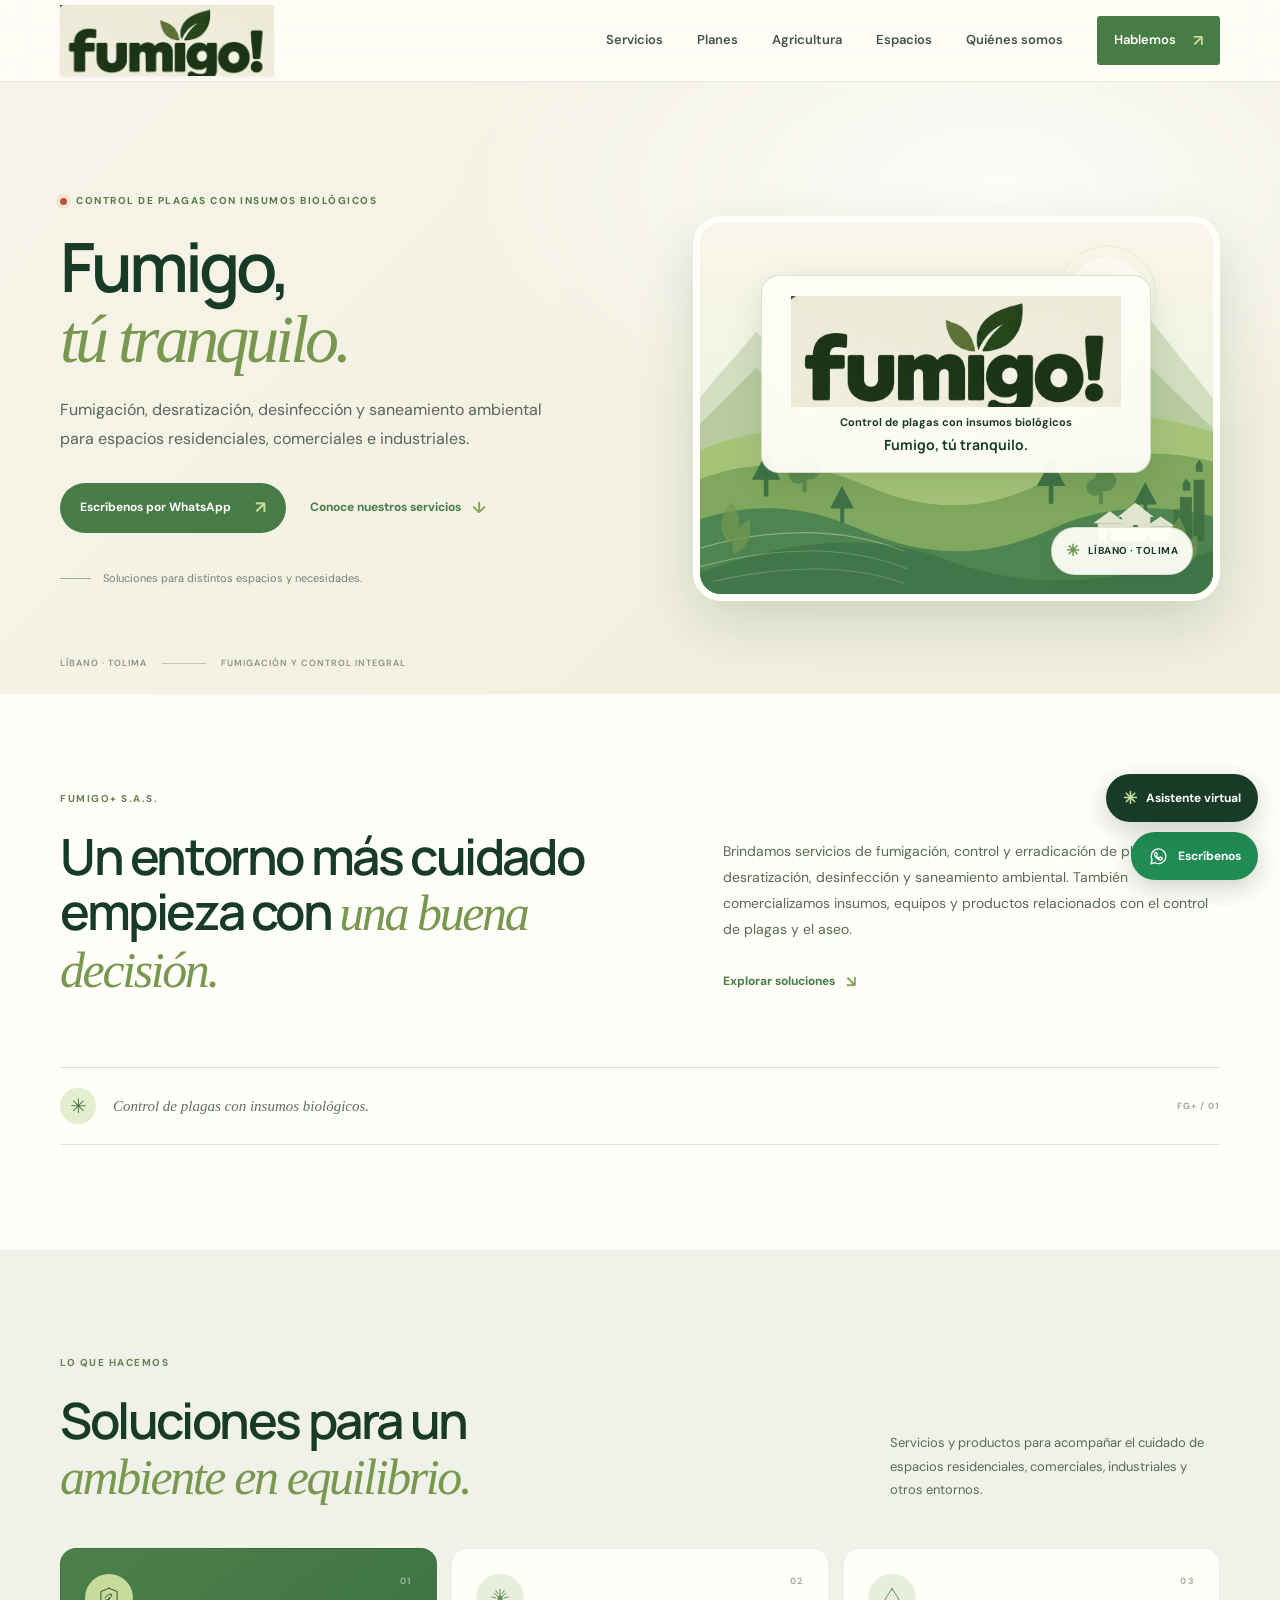
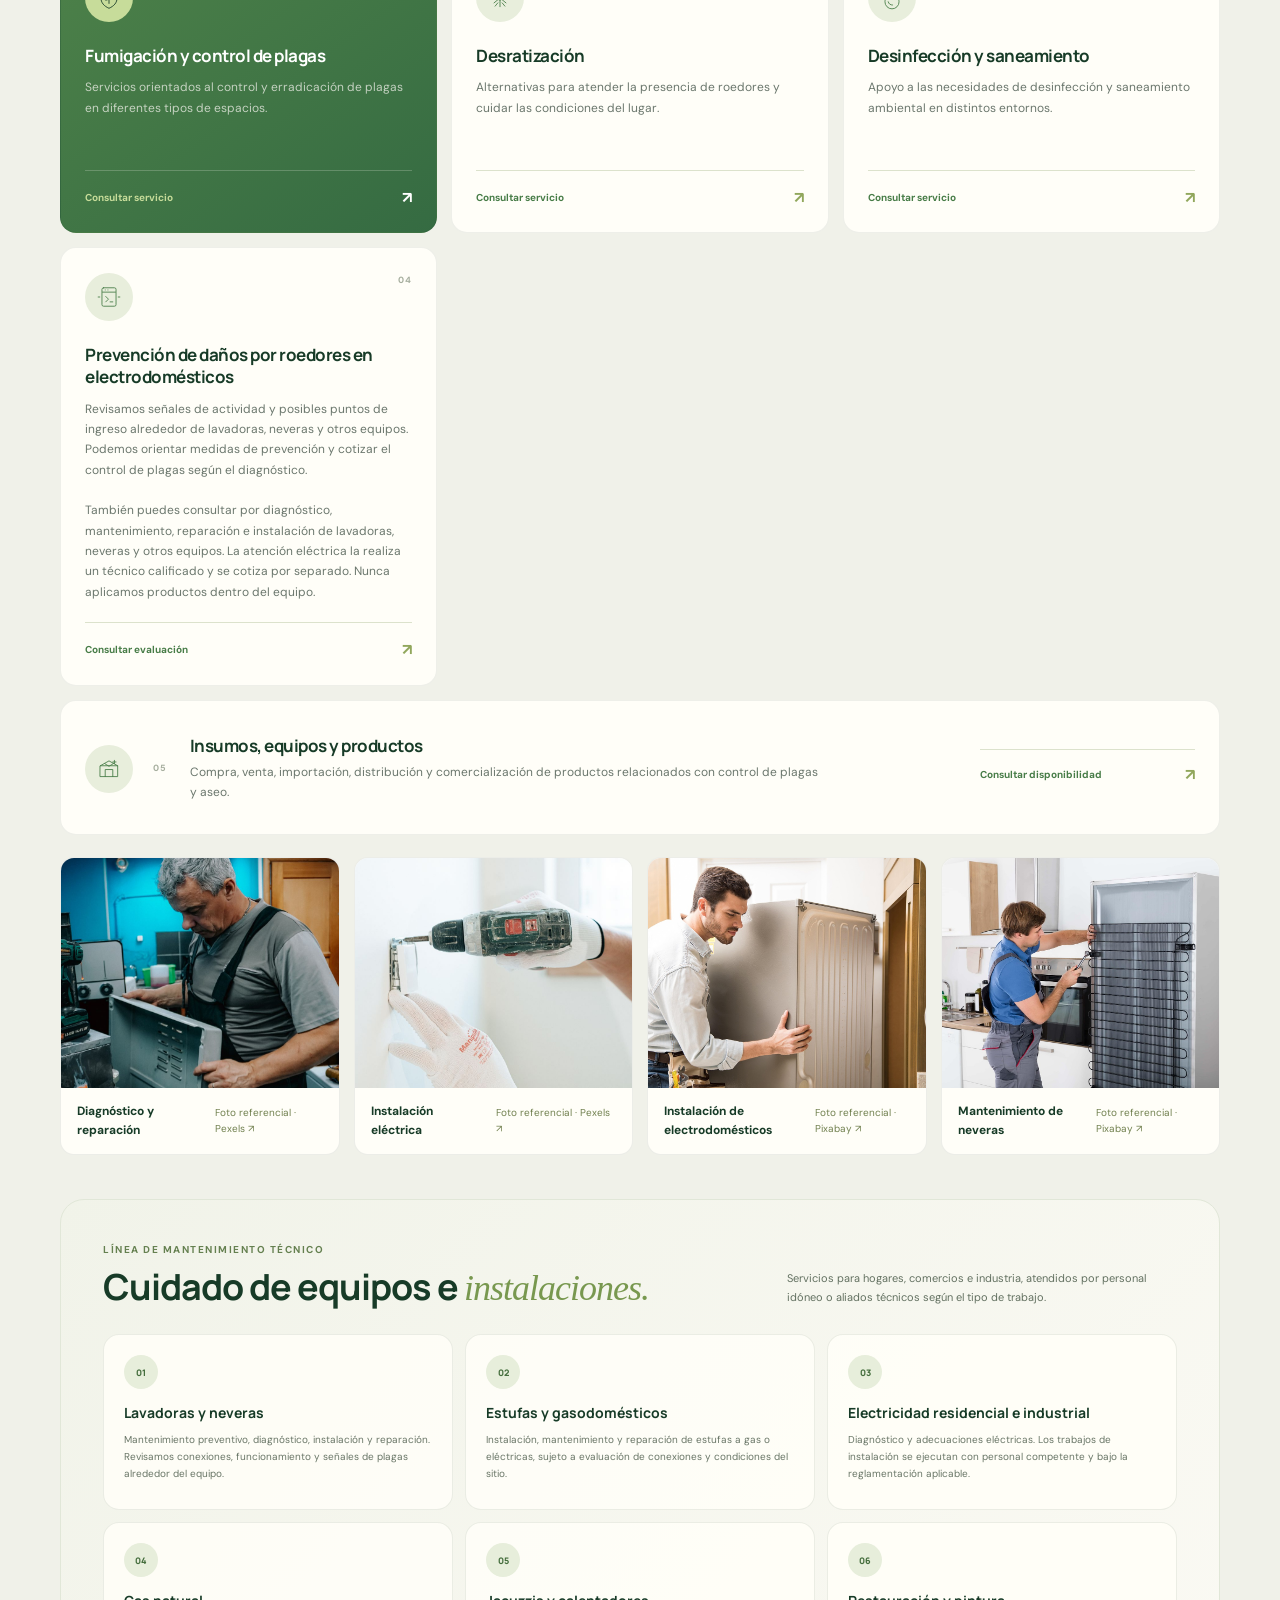
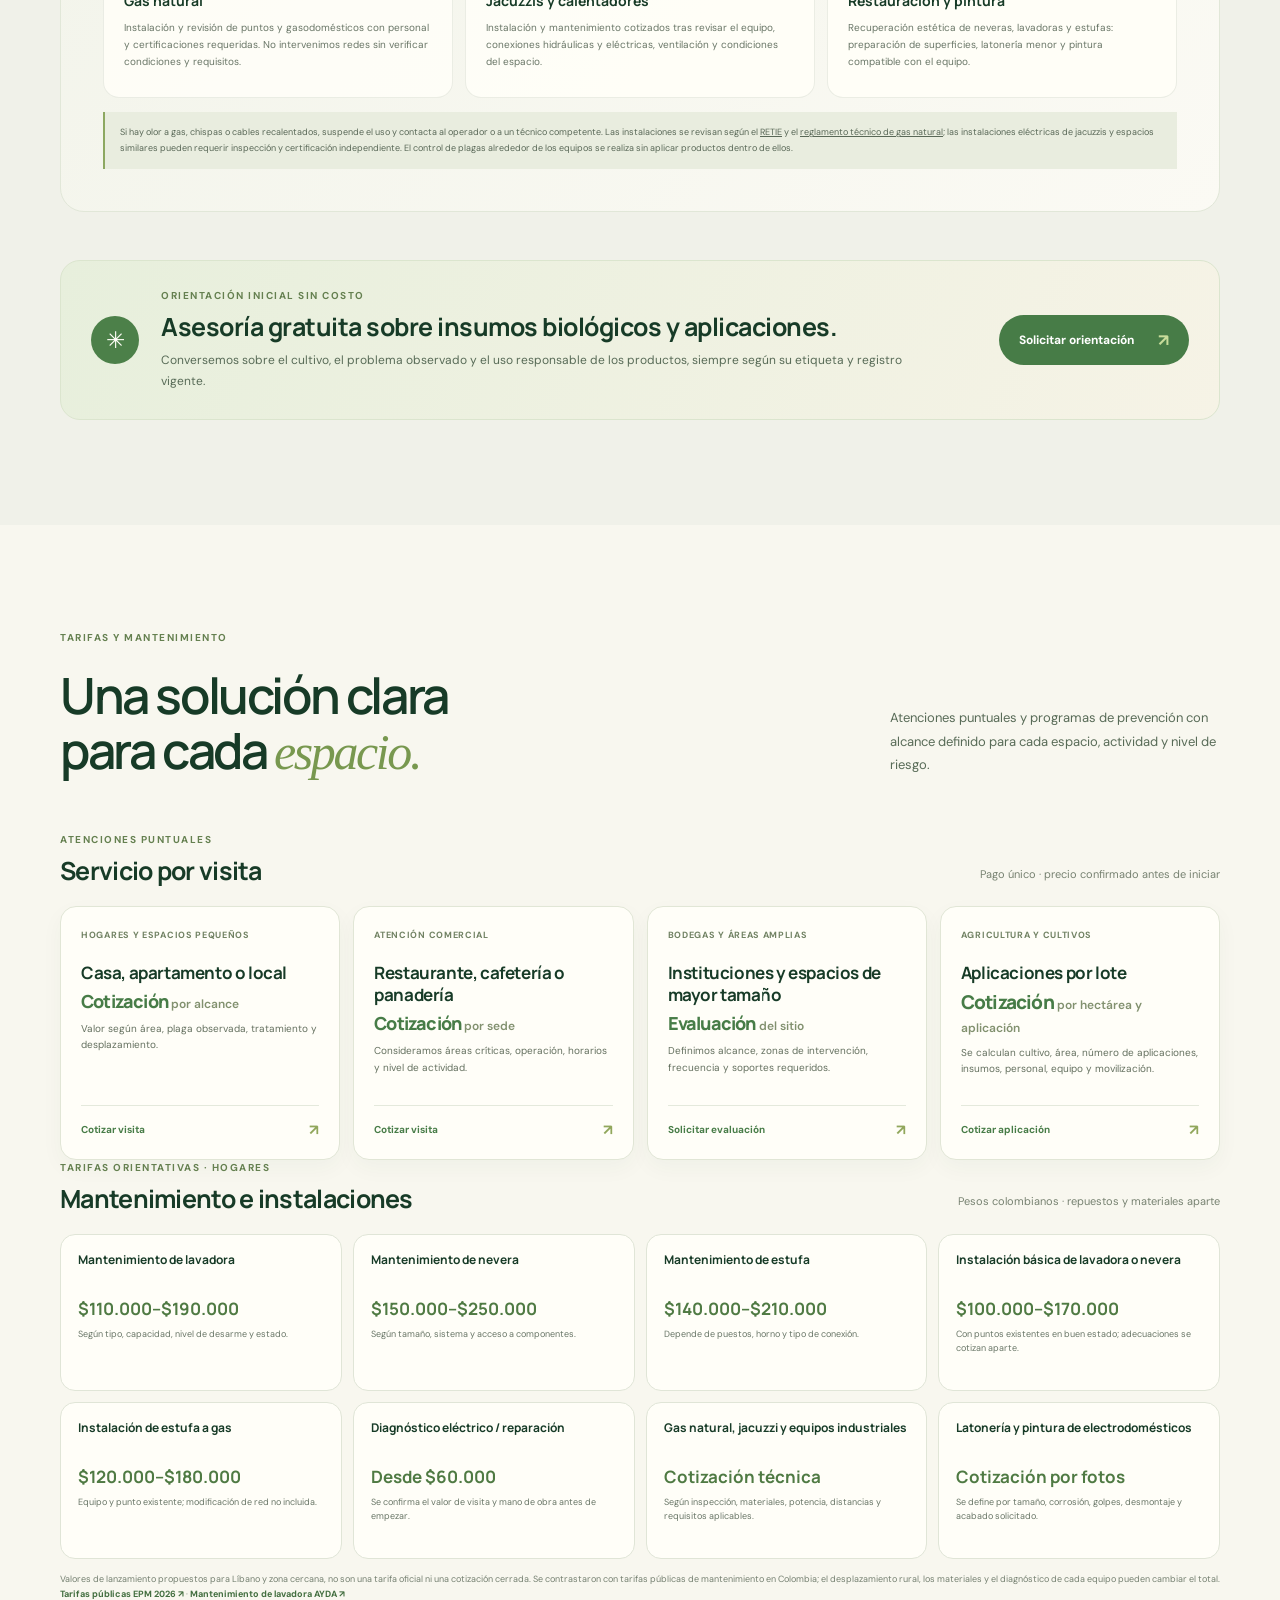
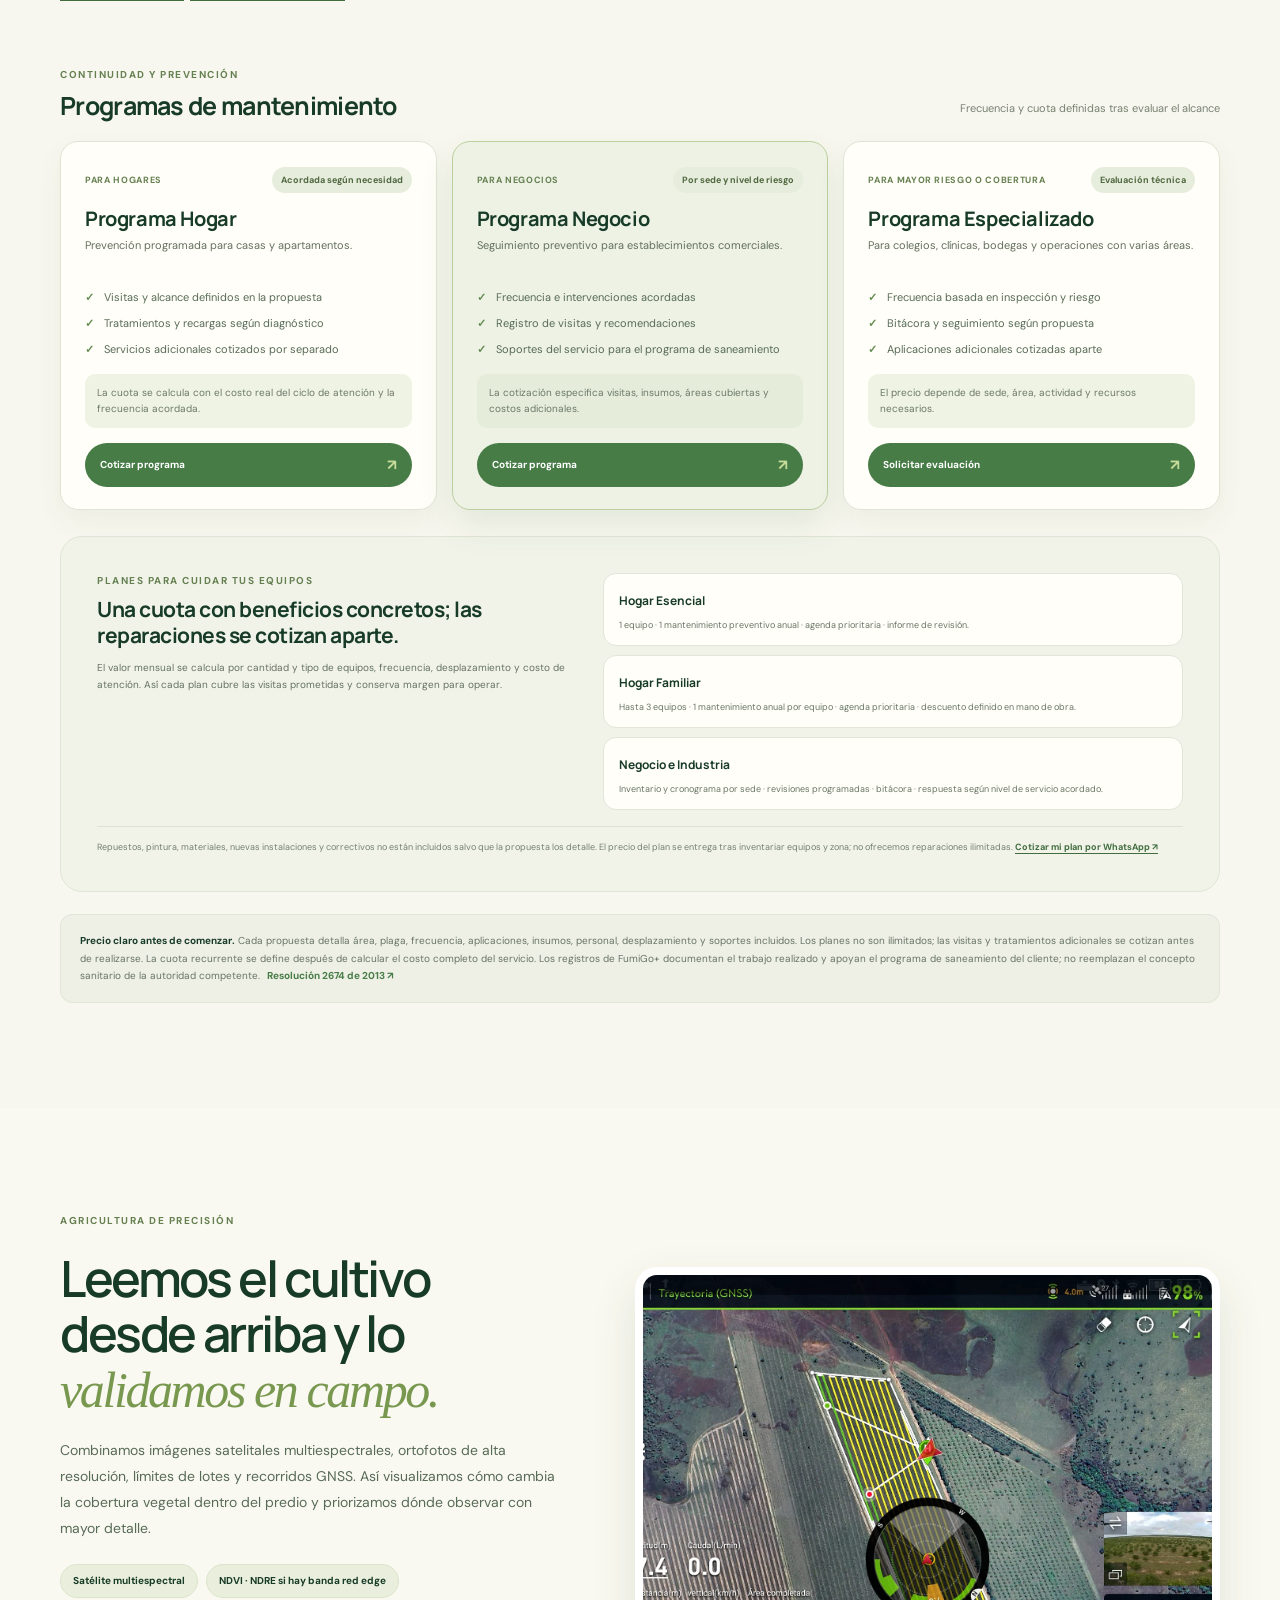
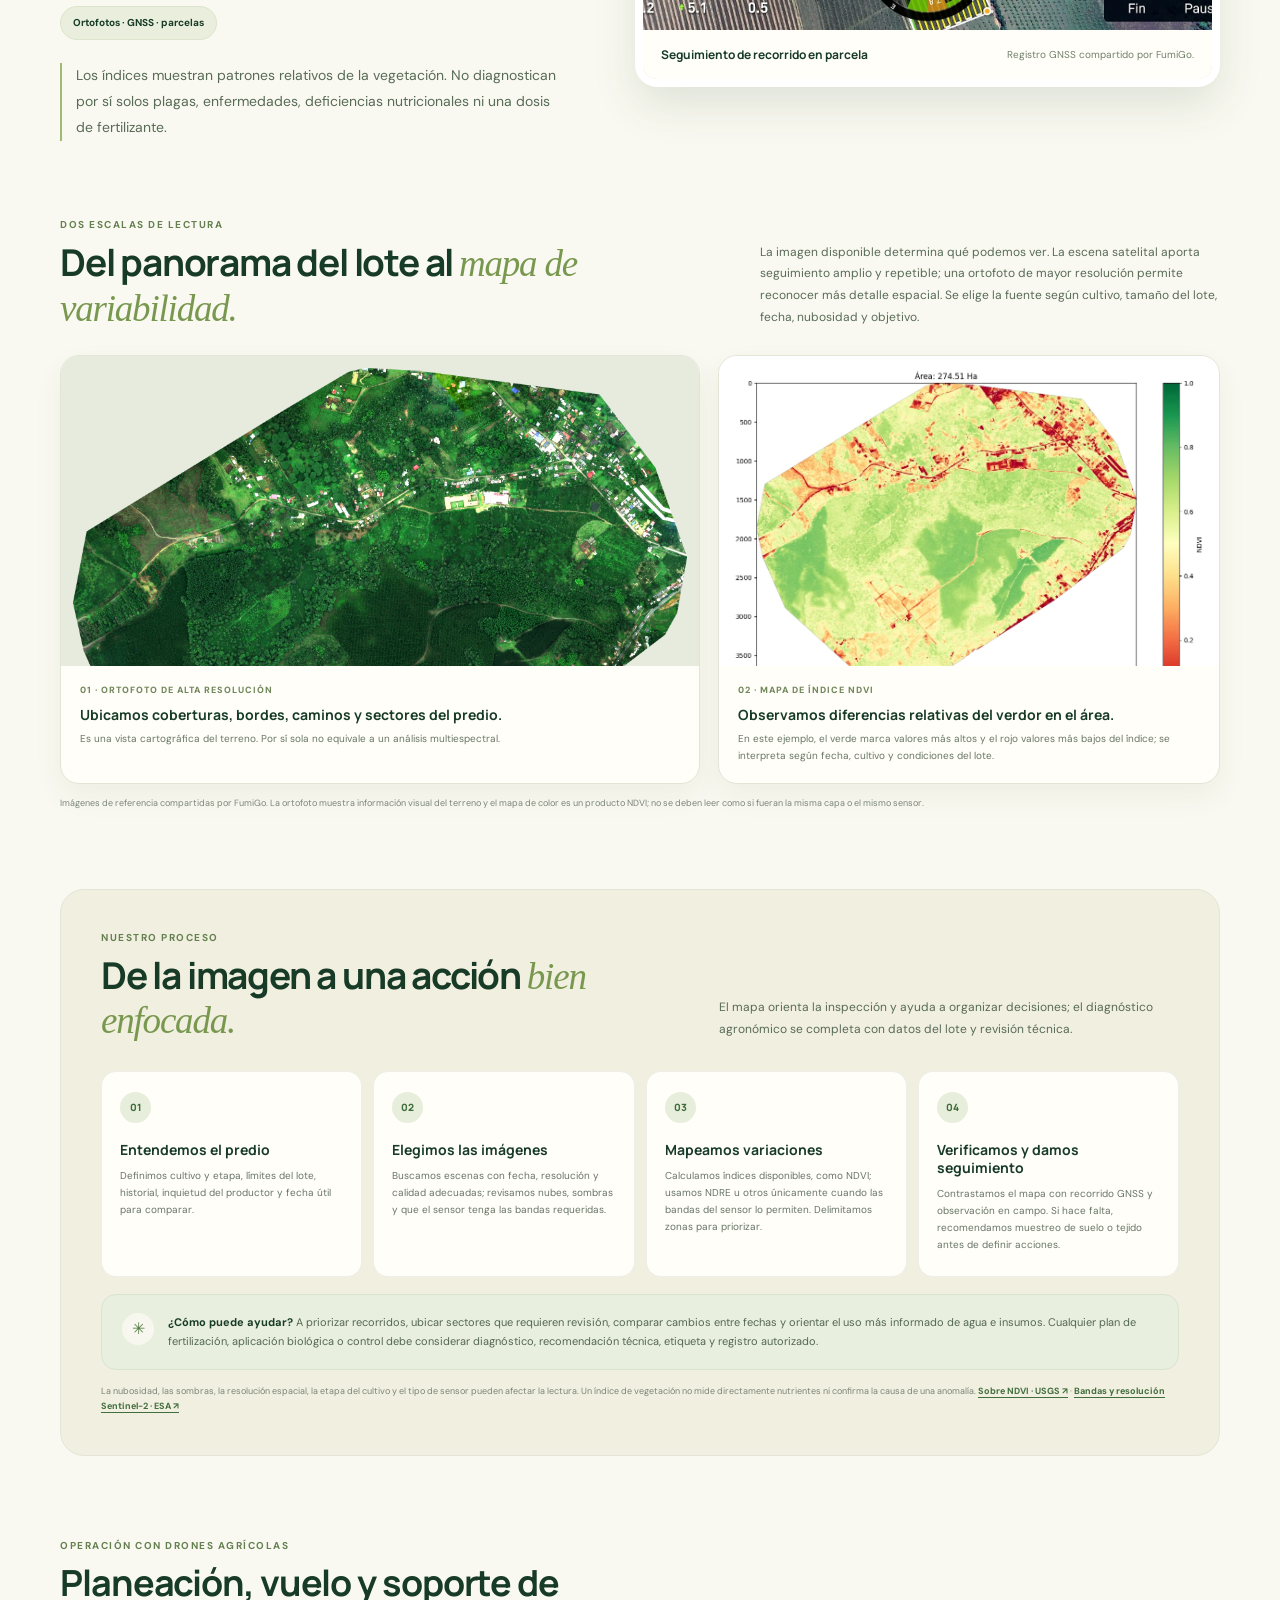
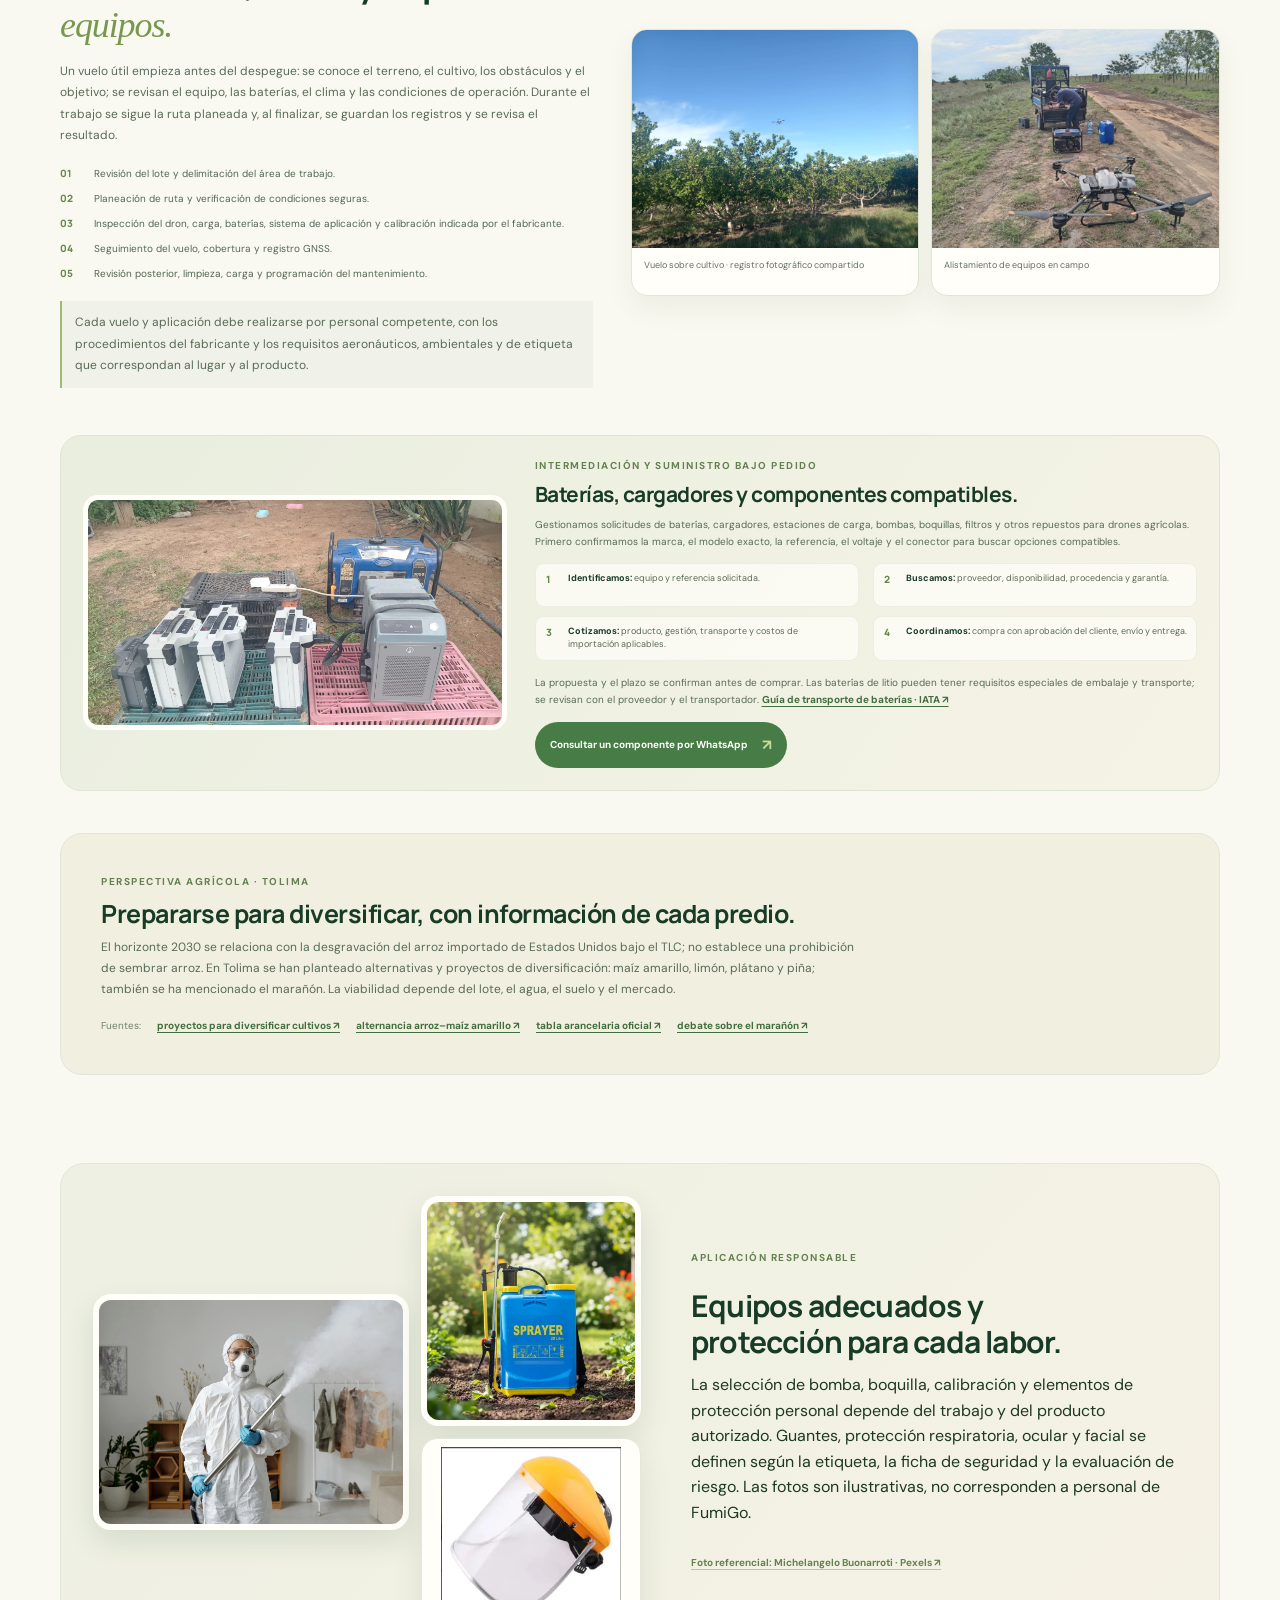
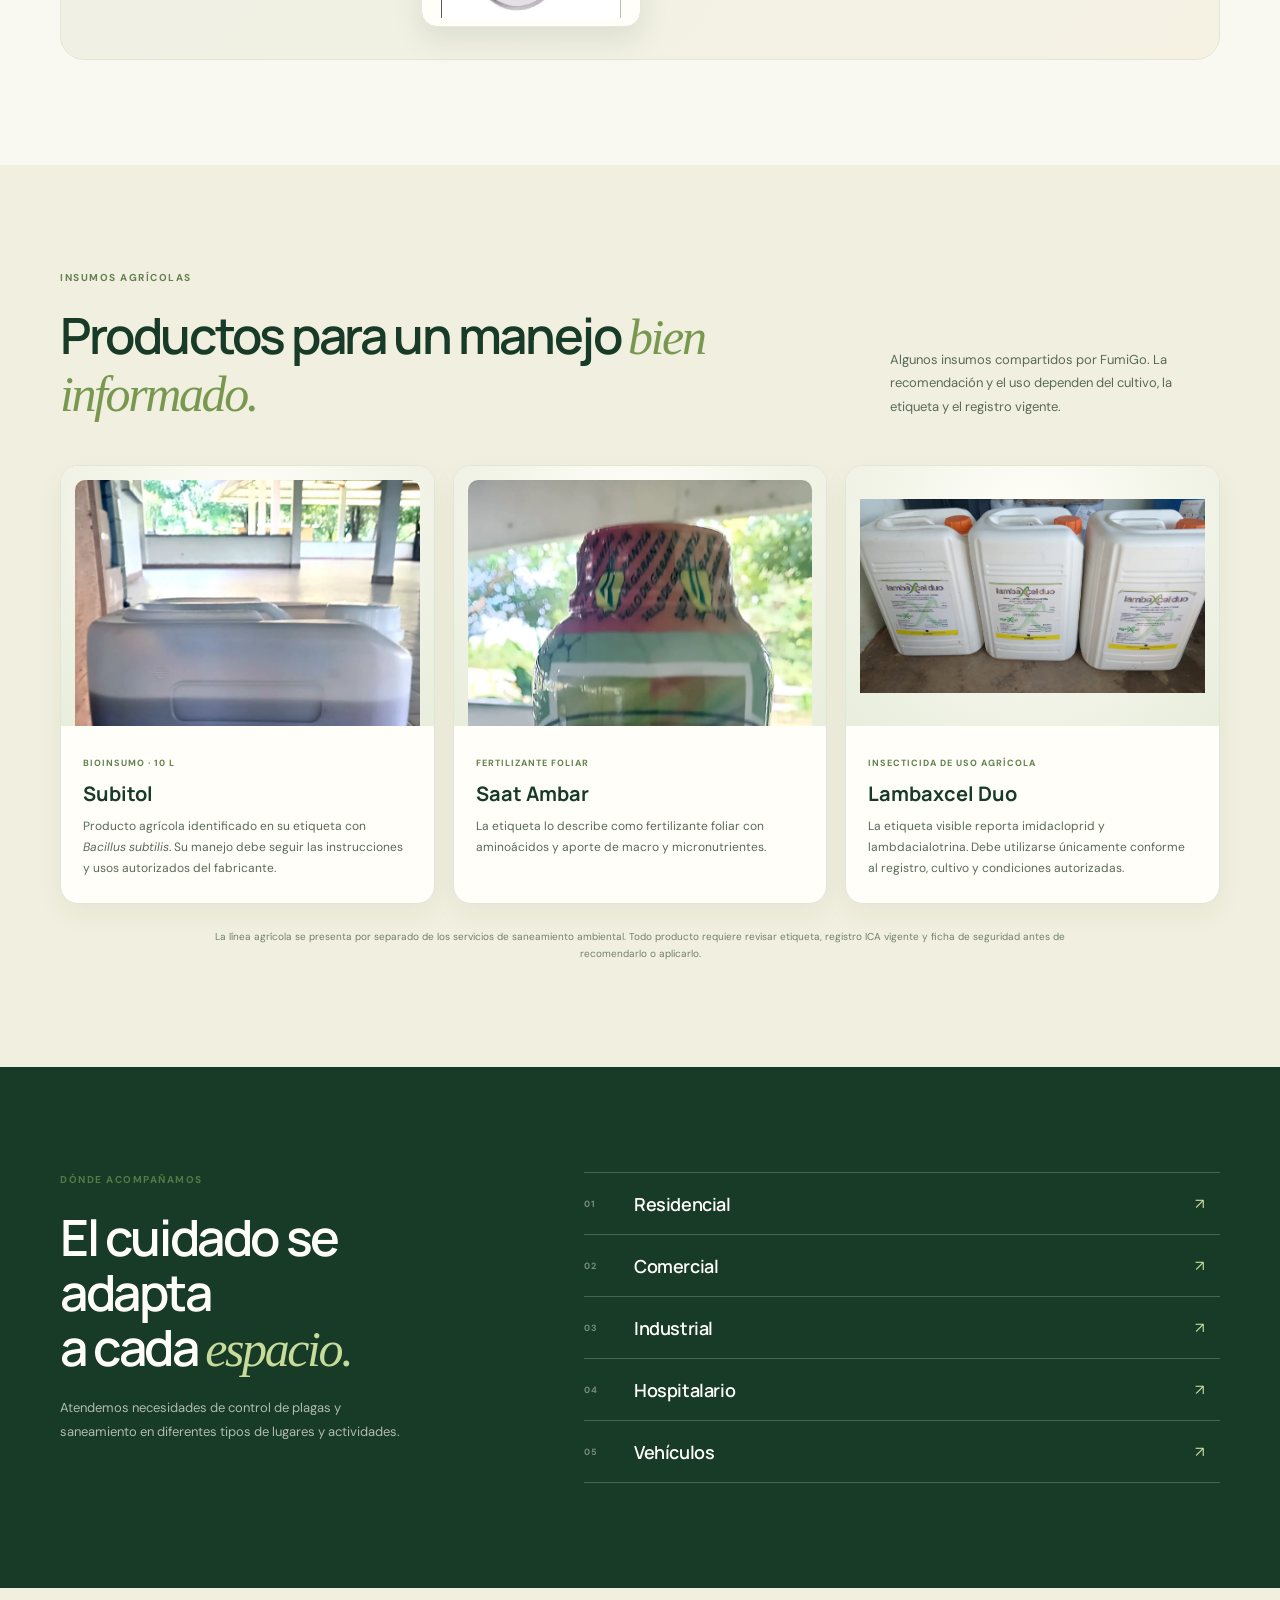
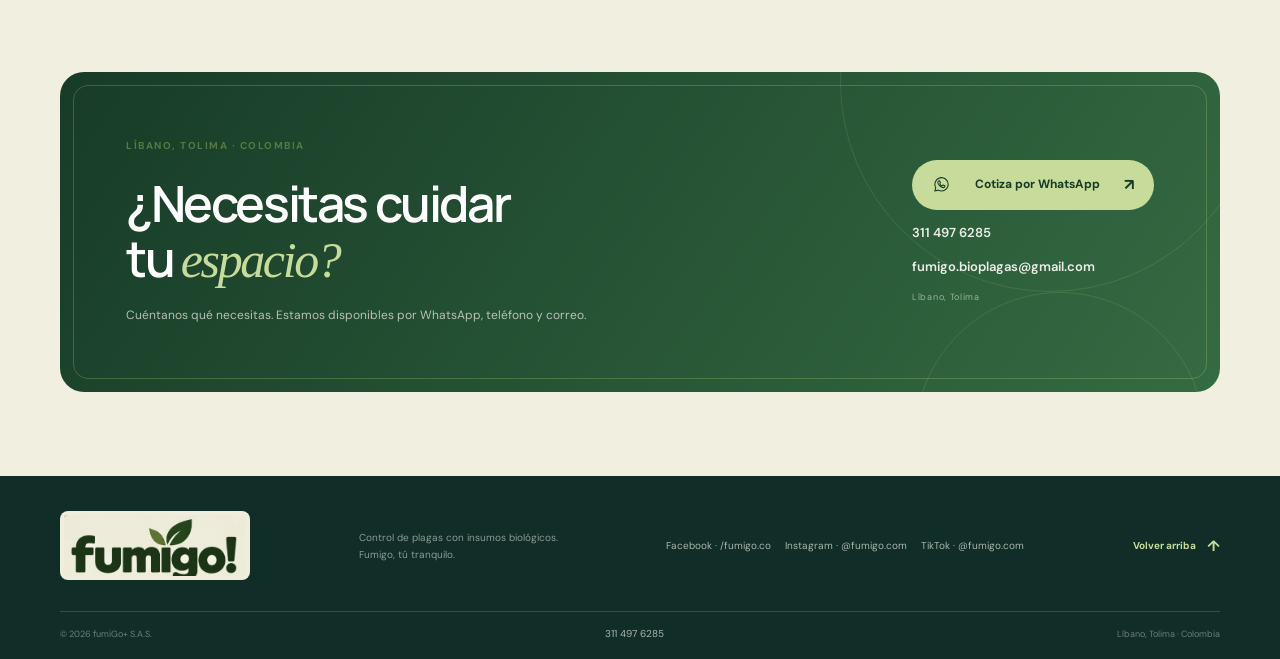
==== commit 5a34816f: "Link technical safety regulations for home services" ====
--- a/index.html
+++ b/index.html
@@ -143,7 +143,7 @@
             <article><span class="home-care-icon">05</span><h4>Jacuzzis y calentadores</h4><p>Instalación y mantenimiento cotizados tras revisar el equipo, conexiones hidráulicas y eléctricas, ventilación y condiciones del espacio.</p></article>
             <article><span class="home-care-icon">06</span><h4>Restauración y pintura</h4><p>Recuperación estética de neveras, lavadoras y estufas: preparación de superficies, latonería menor y pintura compatible con el equipo.</p></article>
           </div>
-          <p class="home-care-safety">Si hay olor a gas, chispas o cables recalentados, suspende el uso y contacta al operador o a un técnico competente. El control de plagas alrededor de los equipos se realiza sin aplicar productos dentro de ellos.</p>
+          <p class="home-care-safety">Si hay olor a gas, chispas o cables recalentados, suspende el uso y contacta al operador o a un técnico competente. Las instalaciones se revisan según el <a href="https://www.minenergia.gov.co/es/misional/energia-electrica-2/reglamentos-tecnicos/reglamento-t%C3%A9cnico-de-instalaciones-el%C3%A9ctricas-retie/" target="_blank" rel="noopener noreferrer">RETIE</a> y el <a href="https://www.minenergia.gov.co/es/misional/hidrocarburos/funcionamiento-del-sector/gas-natural/" target="_blank" rel="noopener noreferrer">reglamento técnico de gas natural</a>; las instalaciones eléctricas de jacuzzis y espacios similares pueden requerir inspección y certificación independiente. El control de plagas alrededor de los equipos se realiza sin aplicar productos dentro de ellos.</p>
         </section>
         <aside class="advisory-strip" aria-labelledby="advisory-title">
           <span class="advisory-mark" aria-hidden="true">✳</span>
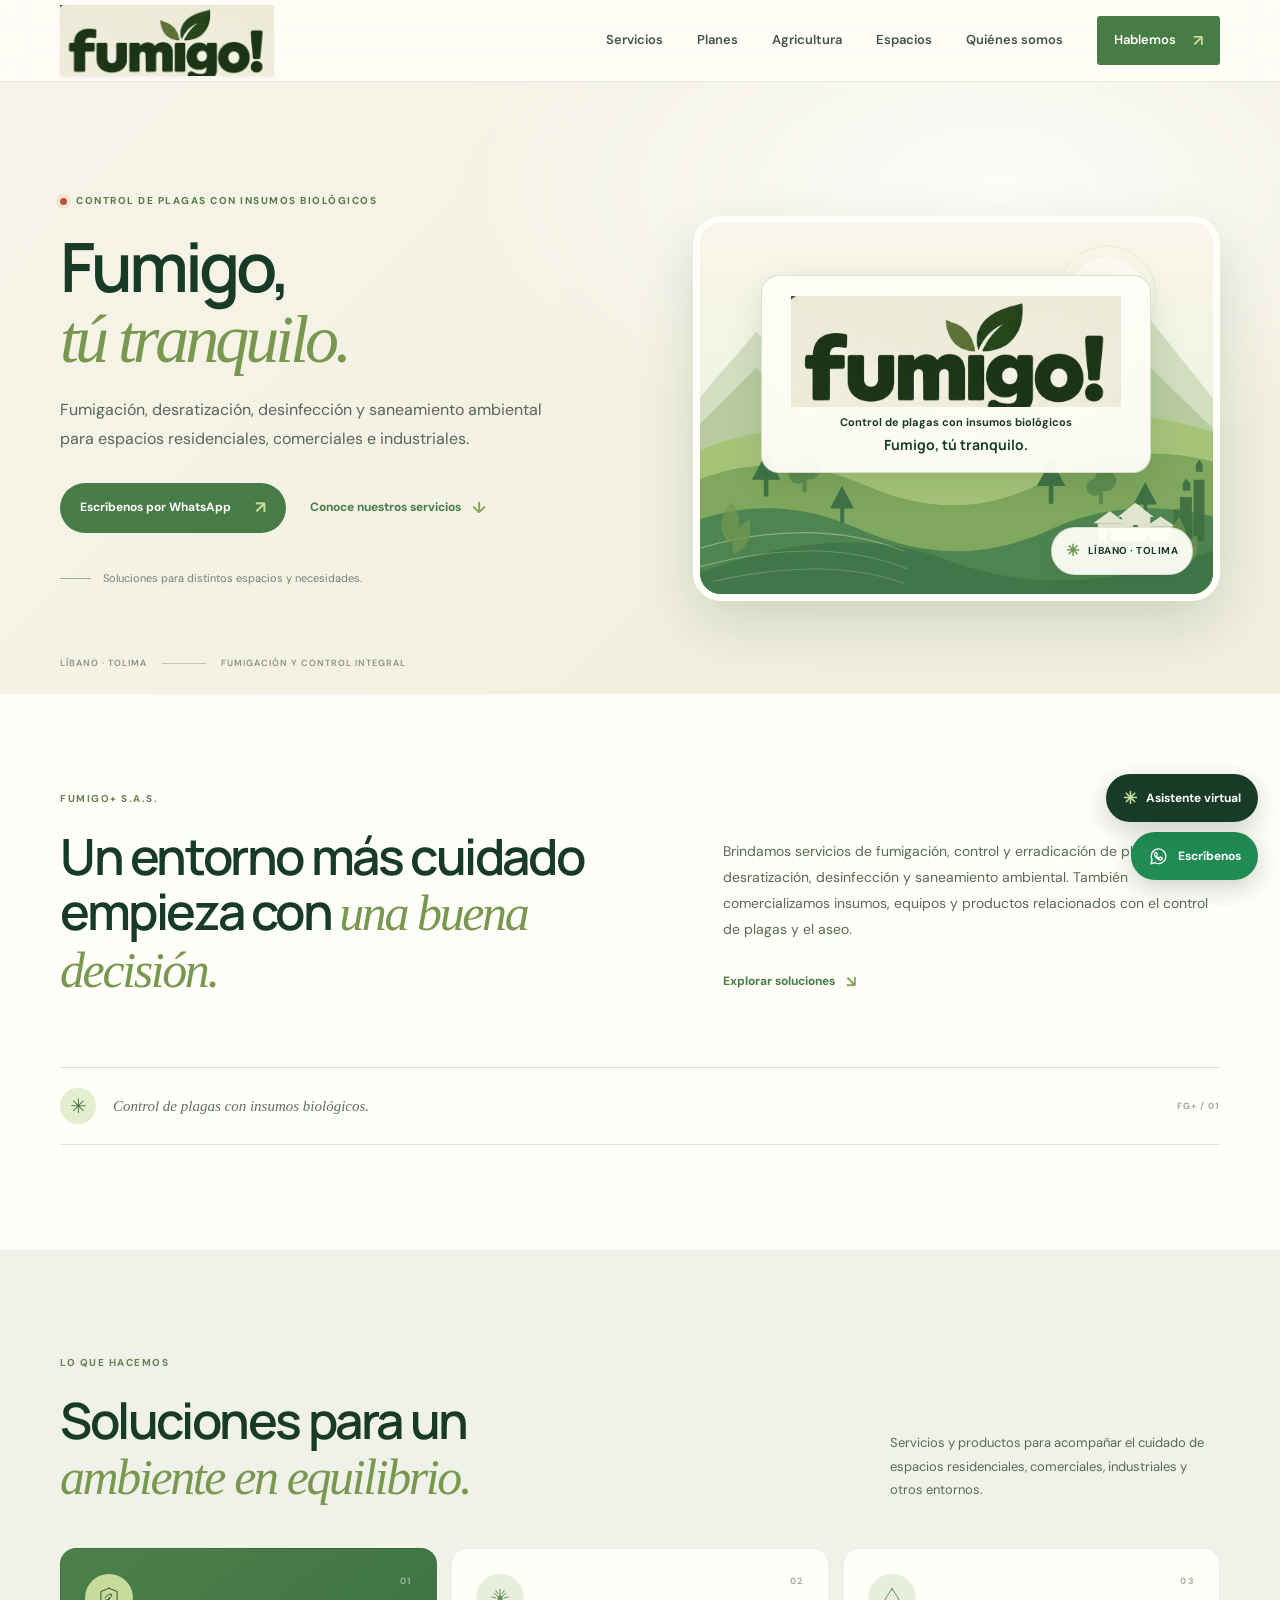
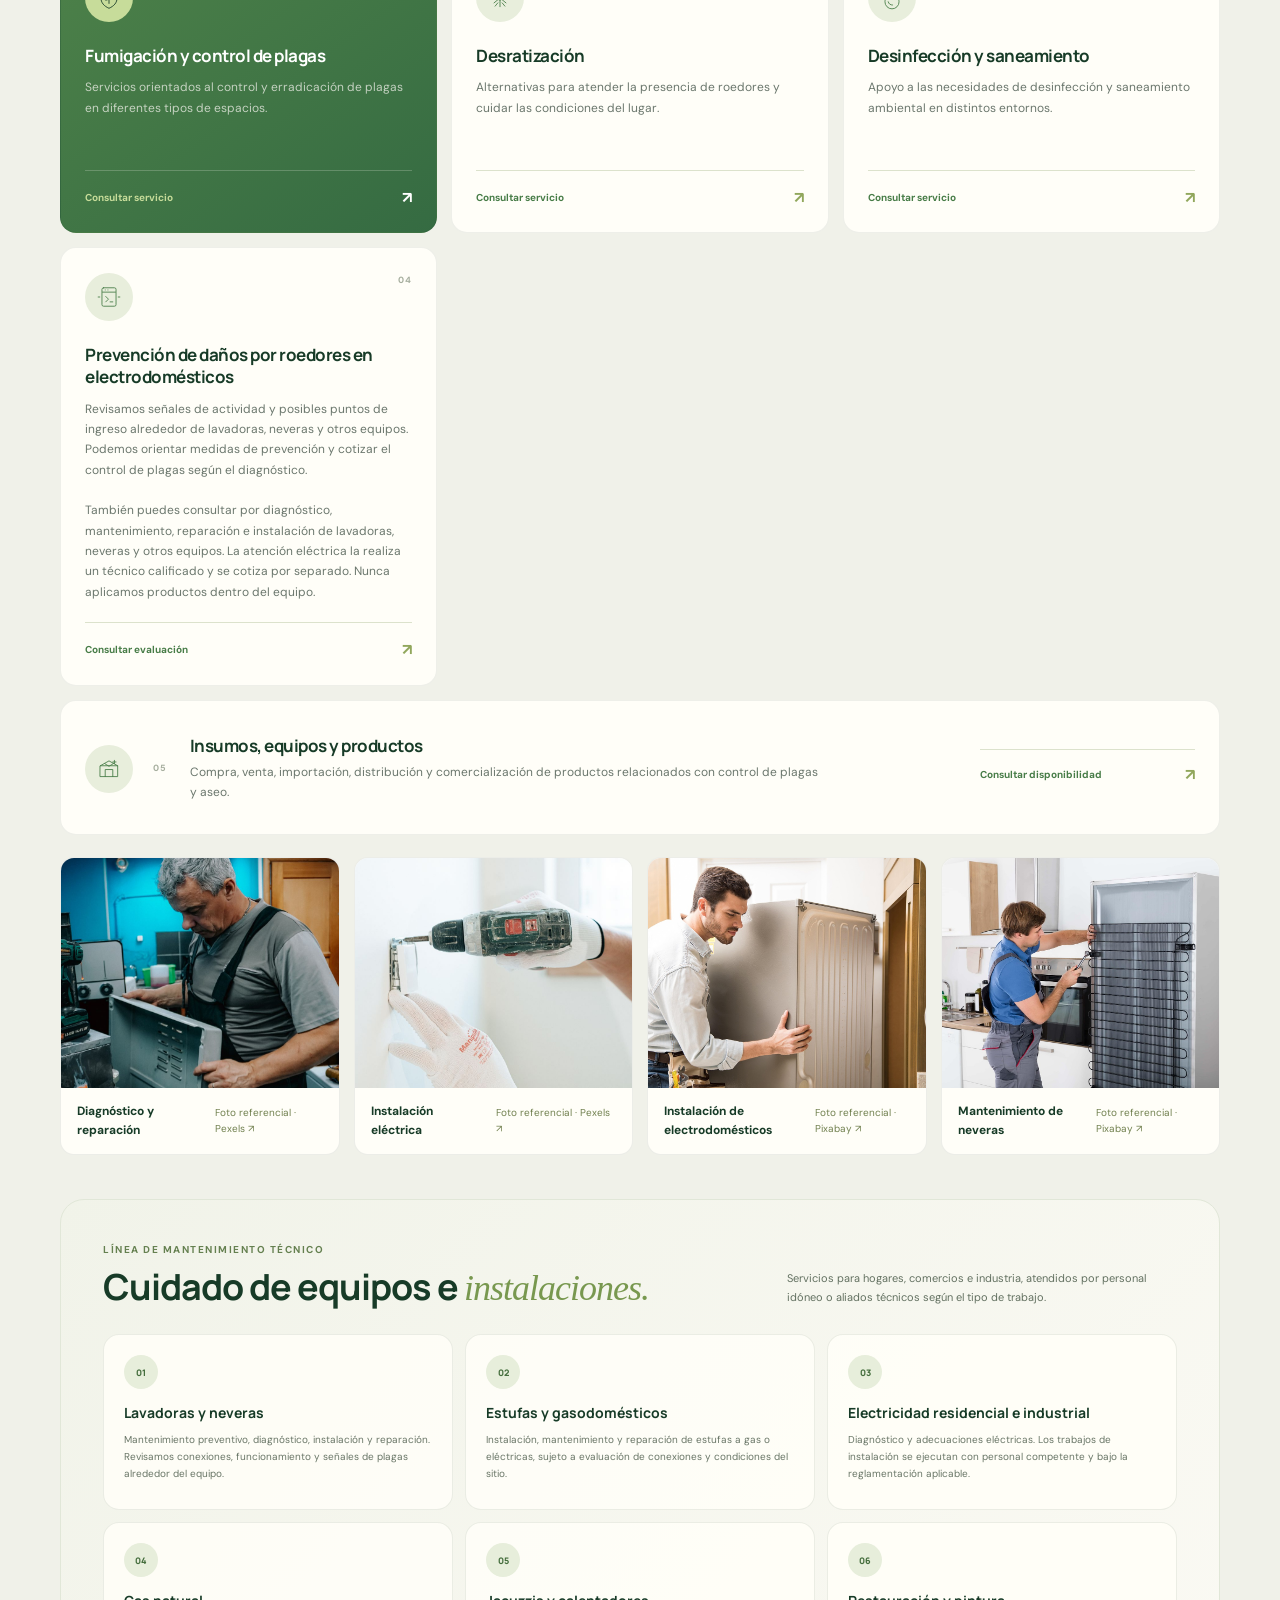
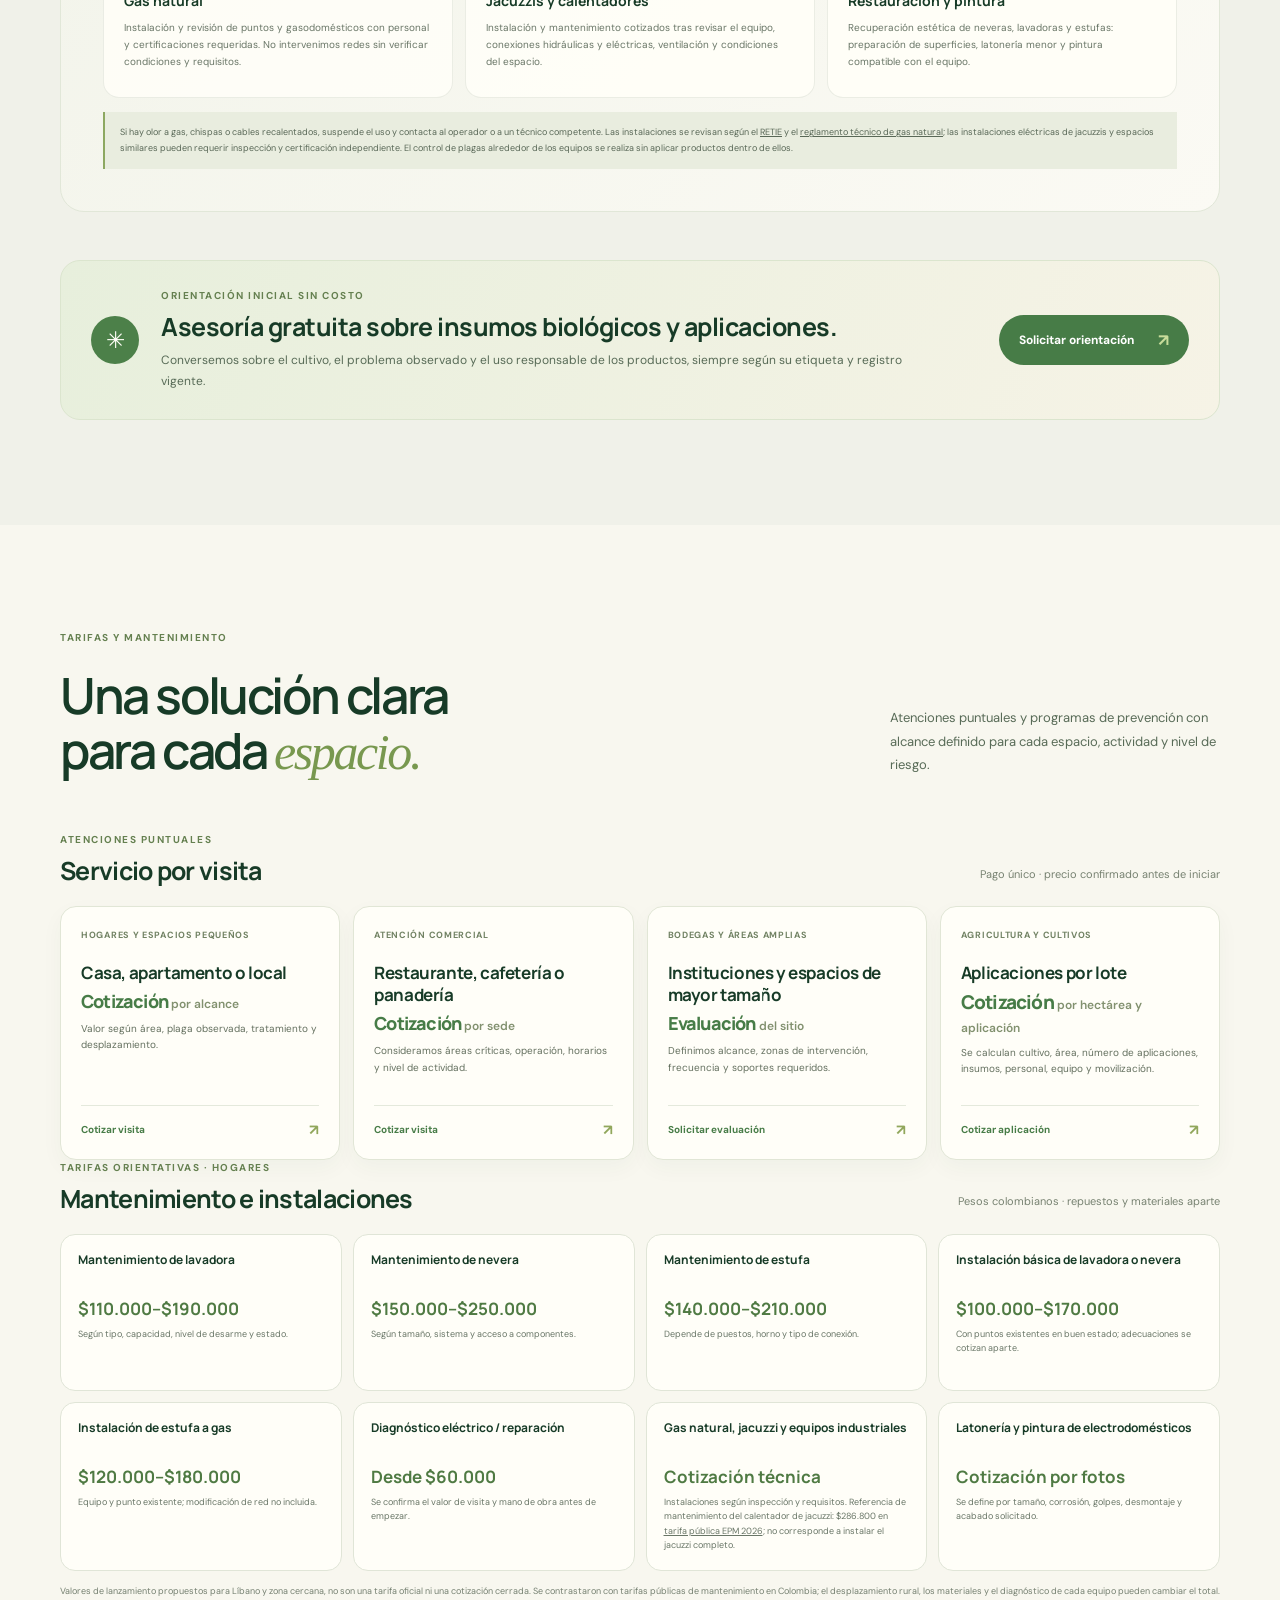
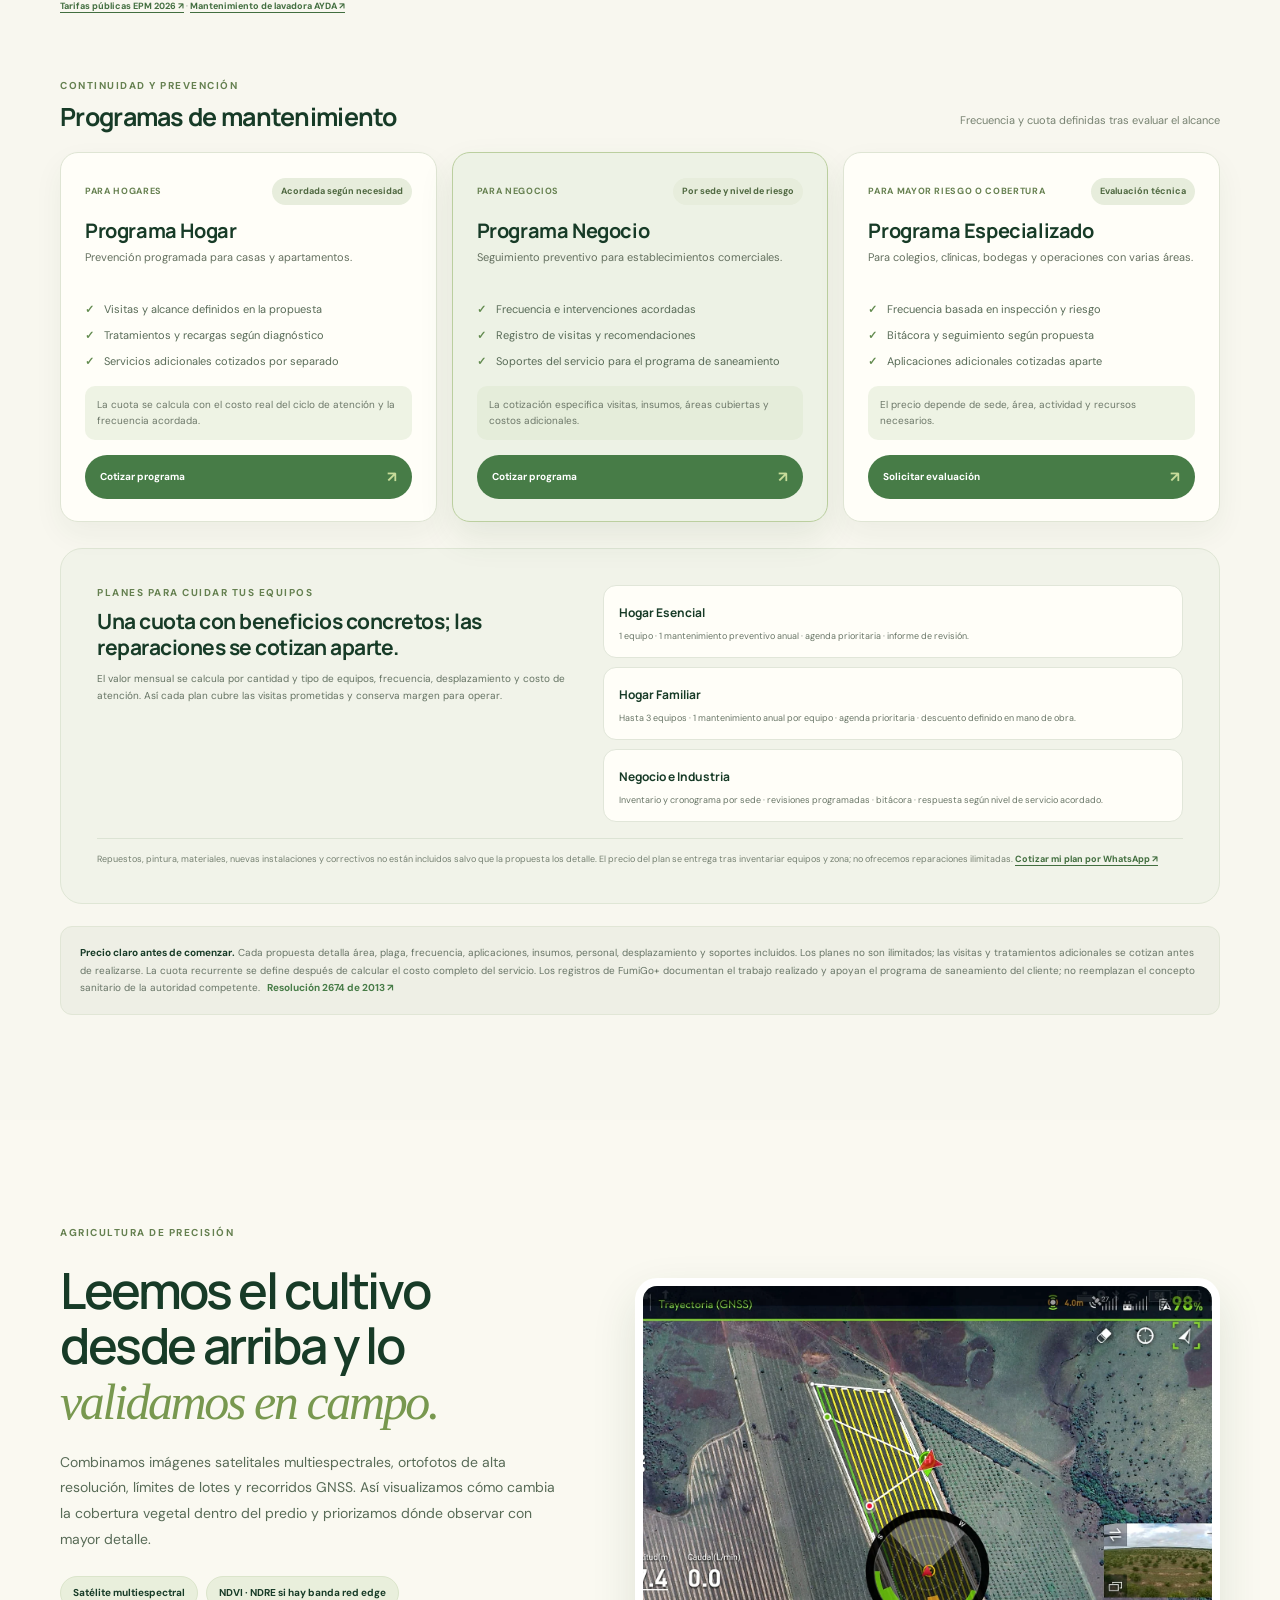
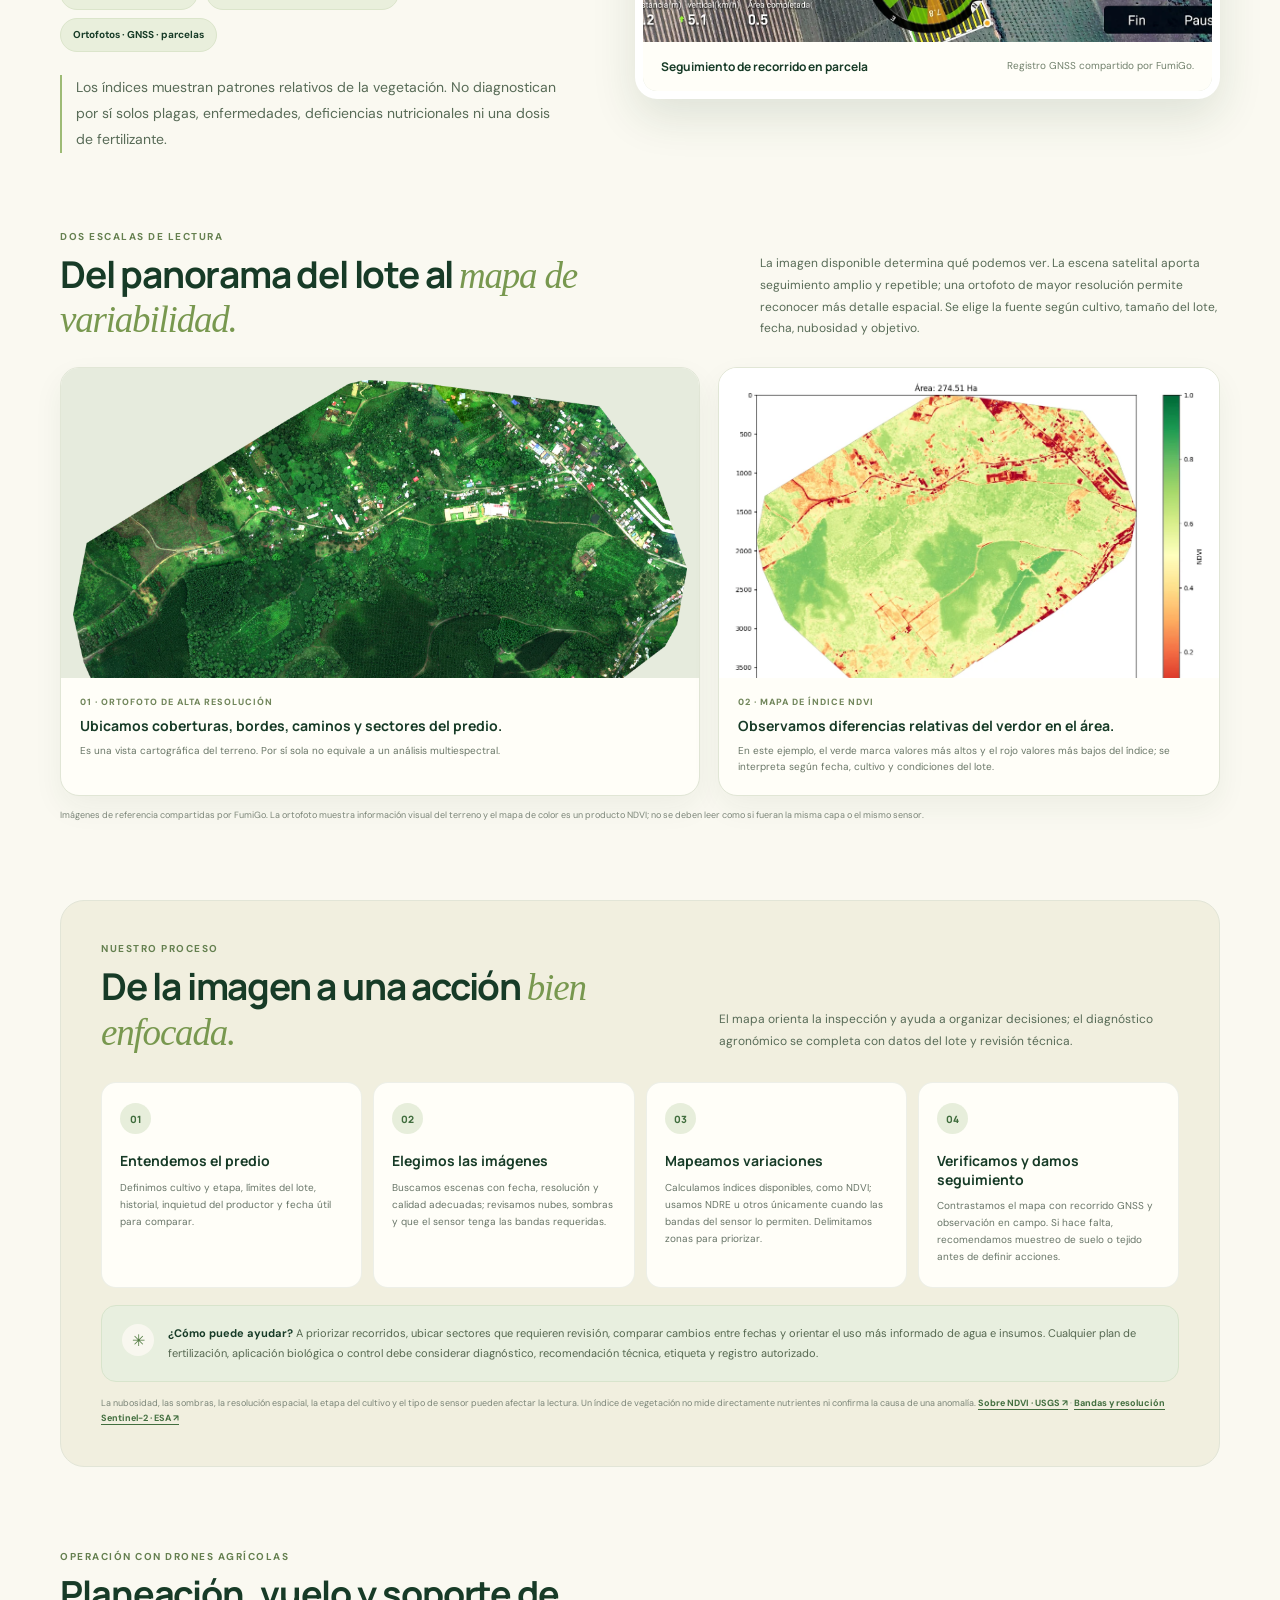
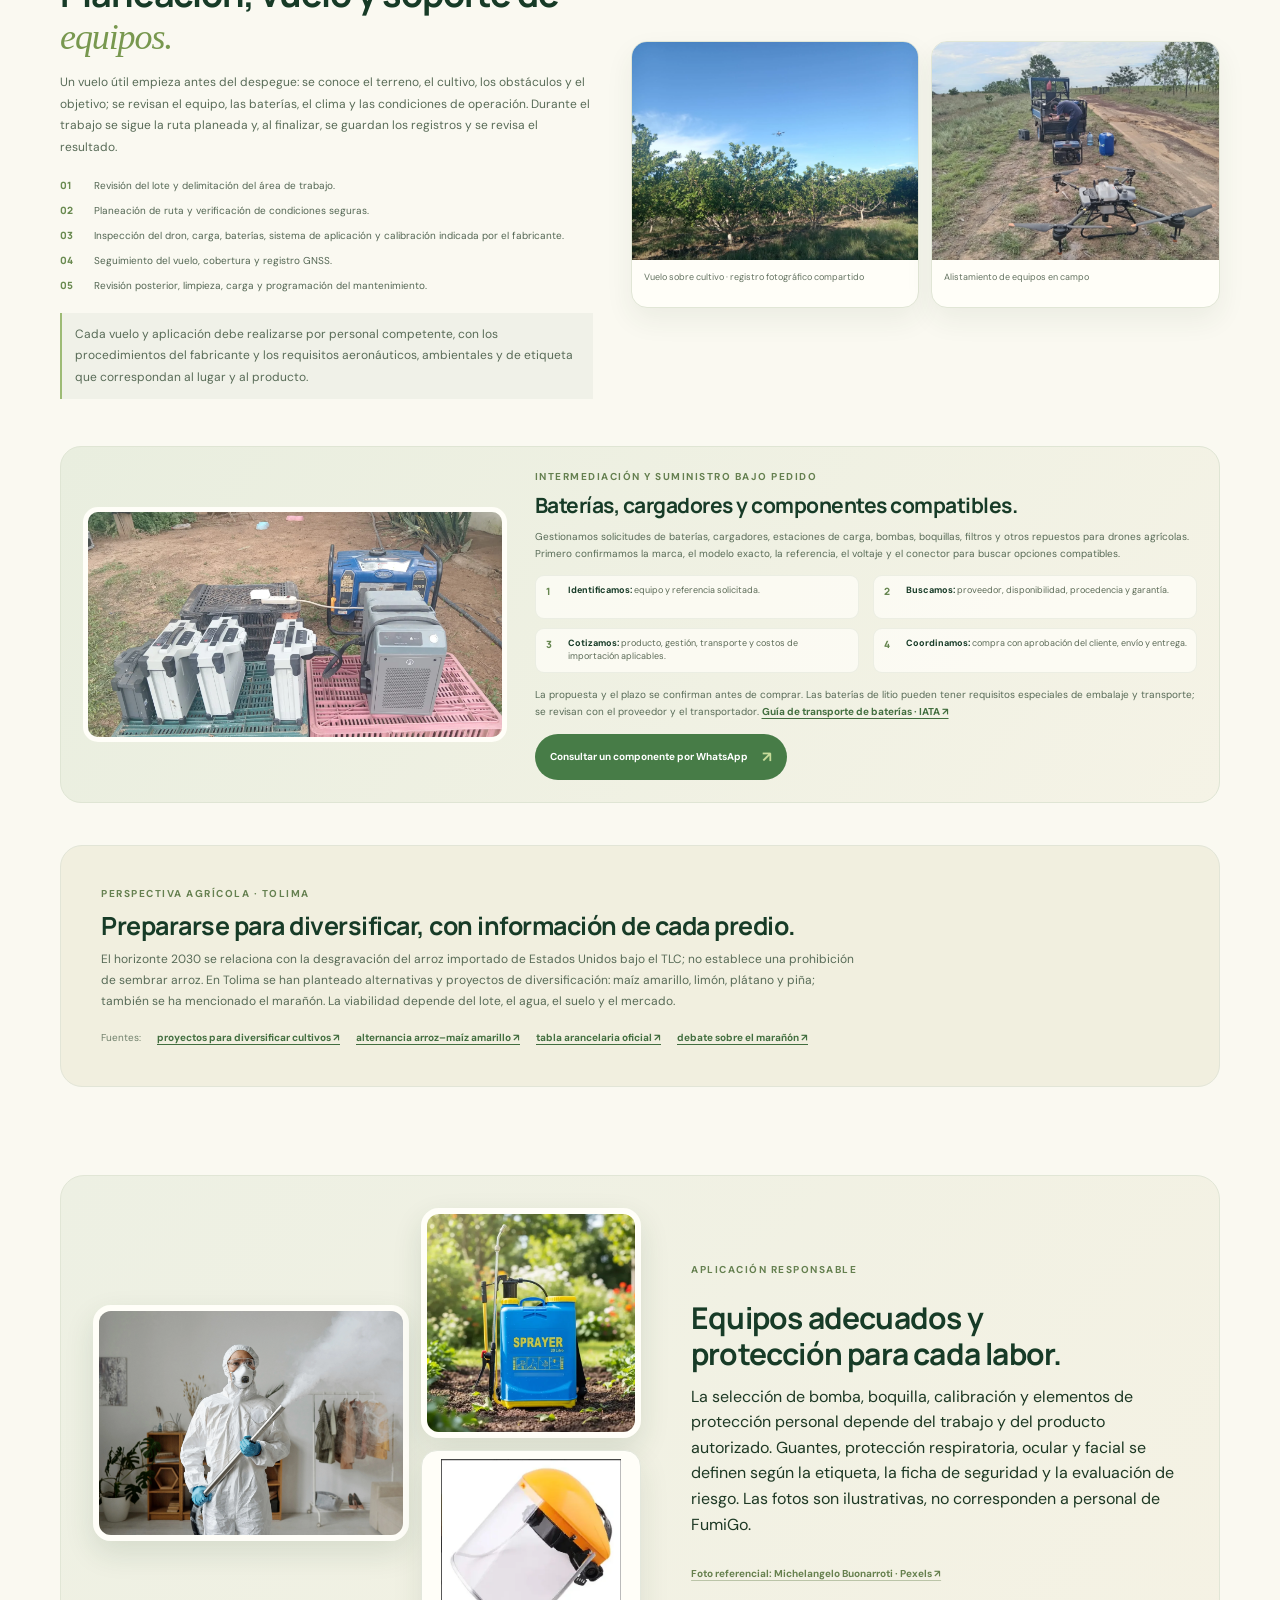
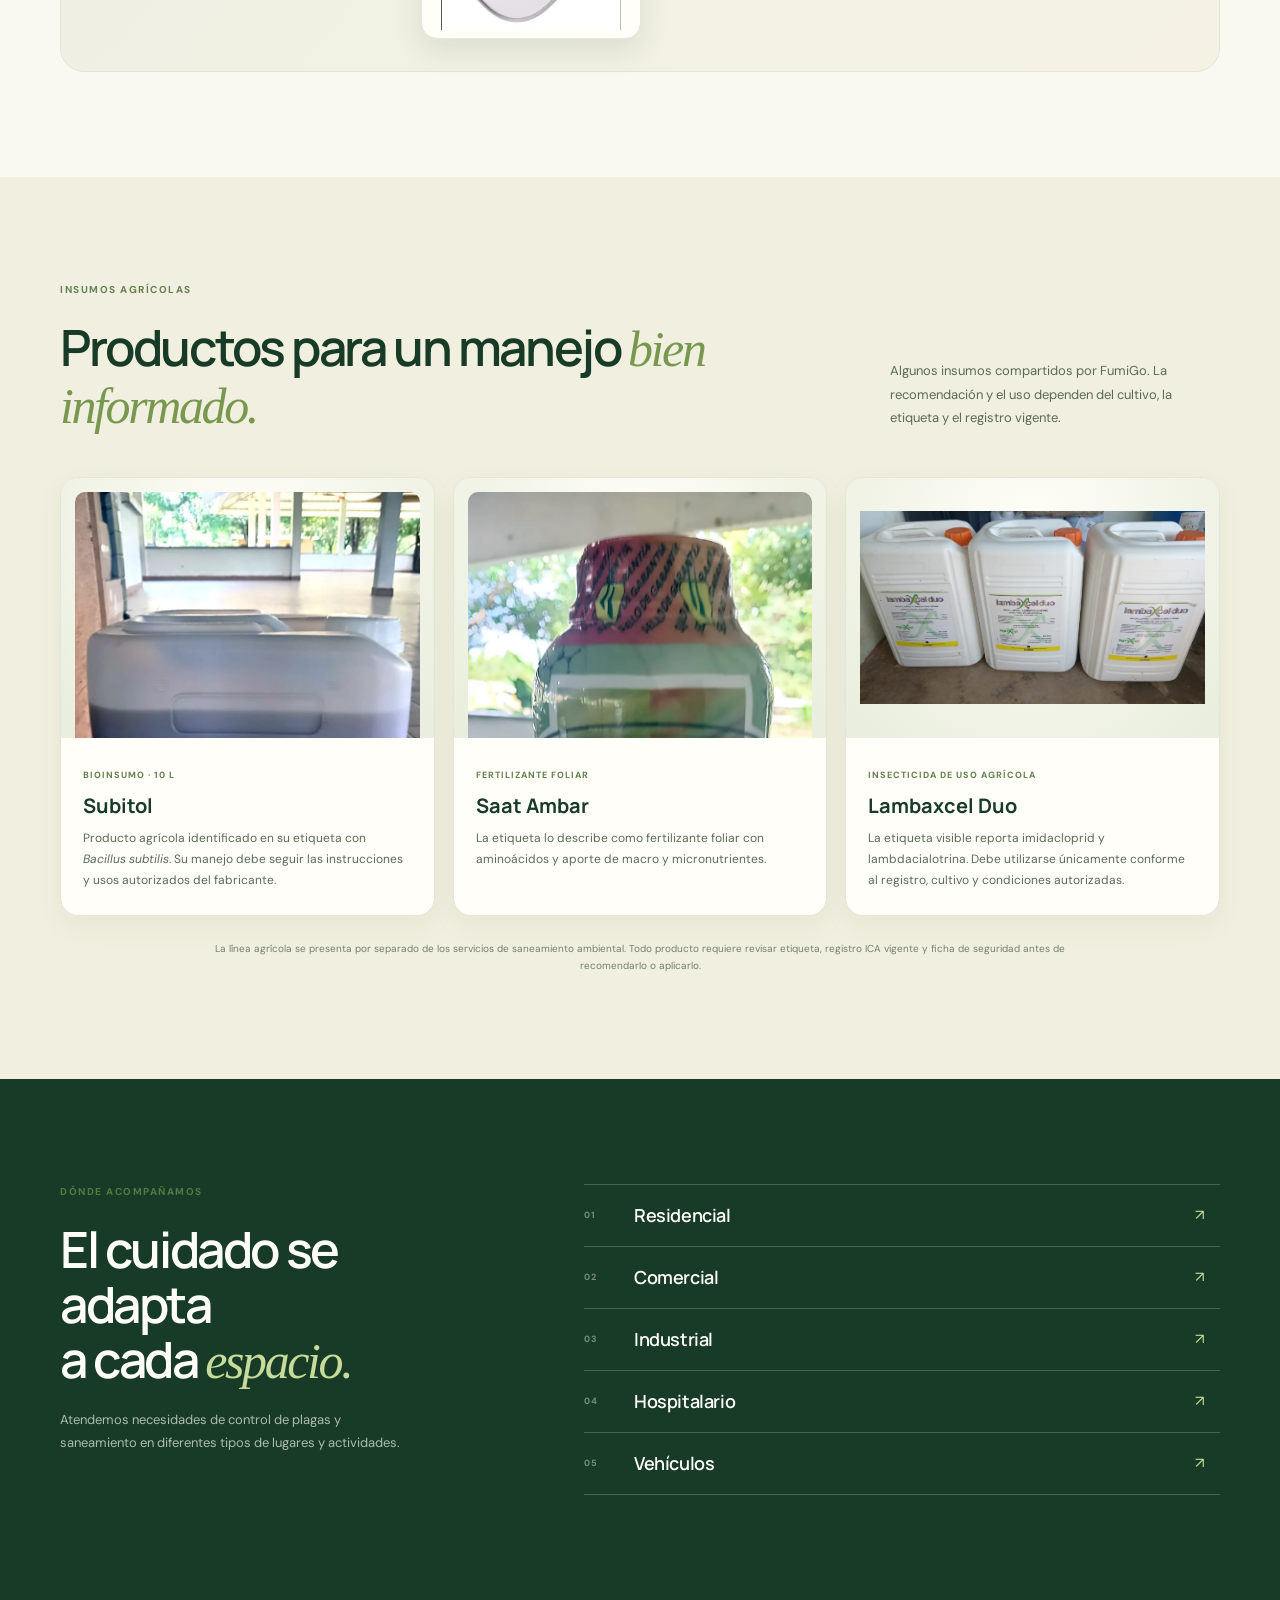
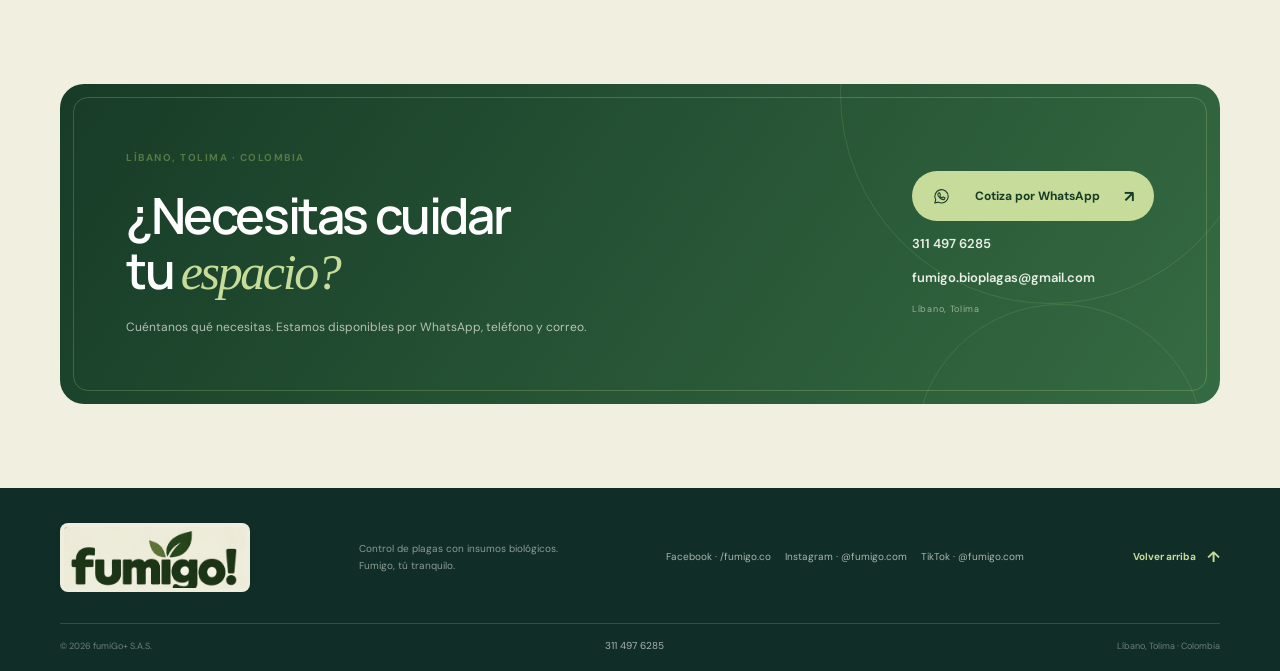
==== commit 4611c61e: "Clarify jacuzzi heater service benchmark" ====
--- a/index.html
+++ b/index.html
@@ -180,7 +180,7 @@
           <article><h4>Instalación básica de lavadora o nevera</h4><p class="rate-range">$100.000–$170.000</p><p>Con puntos existentes en buen estado; adecuaciones se cotizan aparte.</p></article>
           <article><h4>Instalación de estufa a gas</h4><p class="rate-range">$120.000–$180.000</p><p>Equipo y punto existente; modificación de red no incluida.</p></article>
           <article><h4>Diagnóstico eléctrico / reparación</h4><p class="rate-range">Desde $60.000</p><p>Se confirma el valor de visita y mano de obra antes de empezar.</p></article>
-          <article><h4>Gas natural, jacuzzi y equipos industriales</h4><p class="rate-range">Cotización técnica</p><p>Según inspección, materiales, potencia, distancias y requisitos aplicables.</p></article>
+          <article><h4>Gas natural, jacuzzi y equipos industriales</h4><p class="rate-range">Cotización técnica</p><p>Instalaciones según inspección y requisitos. Referencia de mantenimiento del calentador de jacuzzi: $286.800 en <a href="https://www.epm.com.co/epmatupuerta/listado-de-precios/" target="_blank" rel="noopener noreferrer">tarifa pública EPM 2026</a>; no corresponde a instalar el jacuzzi completo.</p></article>
           <article><h4>Latonería y pintura de electrodomésticos</h4><p class="rate-range">Cotización por fotos</p><p>Se define por tamaño, corrosión, golpes, desmontaje y acabado solicitado.</p></article>
         </div>
         <p class="market-benchmark">Valores de lanzamiento propuestos para Líbano y zona cercana, no son una tarifa oficial ni una cotización cerrada. Se contrastaron con tarifas públicas de mantenimiento en Colombia; el desplazamiento rural, los materiales y el diagnóstico de cada equipo pueden cambiar el total. <a href="https://www.epm.com.co/epmatupuerta/listado-de-precios/" target="_blank" rel="noopener noreferrer">Tarifas públicas EPM 2026 ↗</a> · <a href="https://ayda.com.co/servicios/reparacion-mantenimiento/mantenimiento-lavadora" target="_blank" rel="noopener noreferrer">Mantenimiento de lavadora AYDA ↗</a></p>
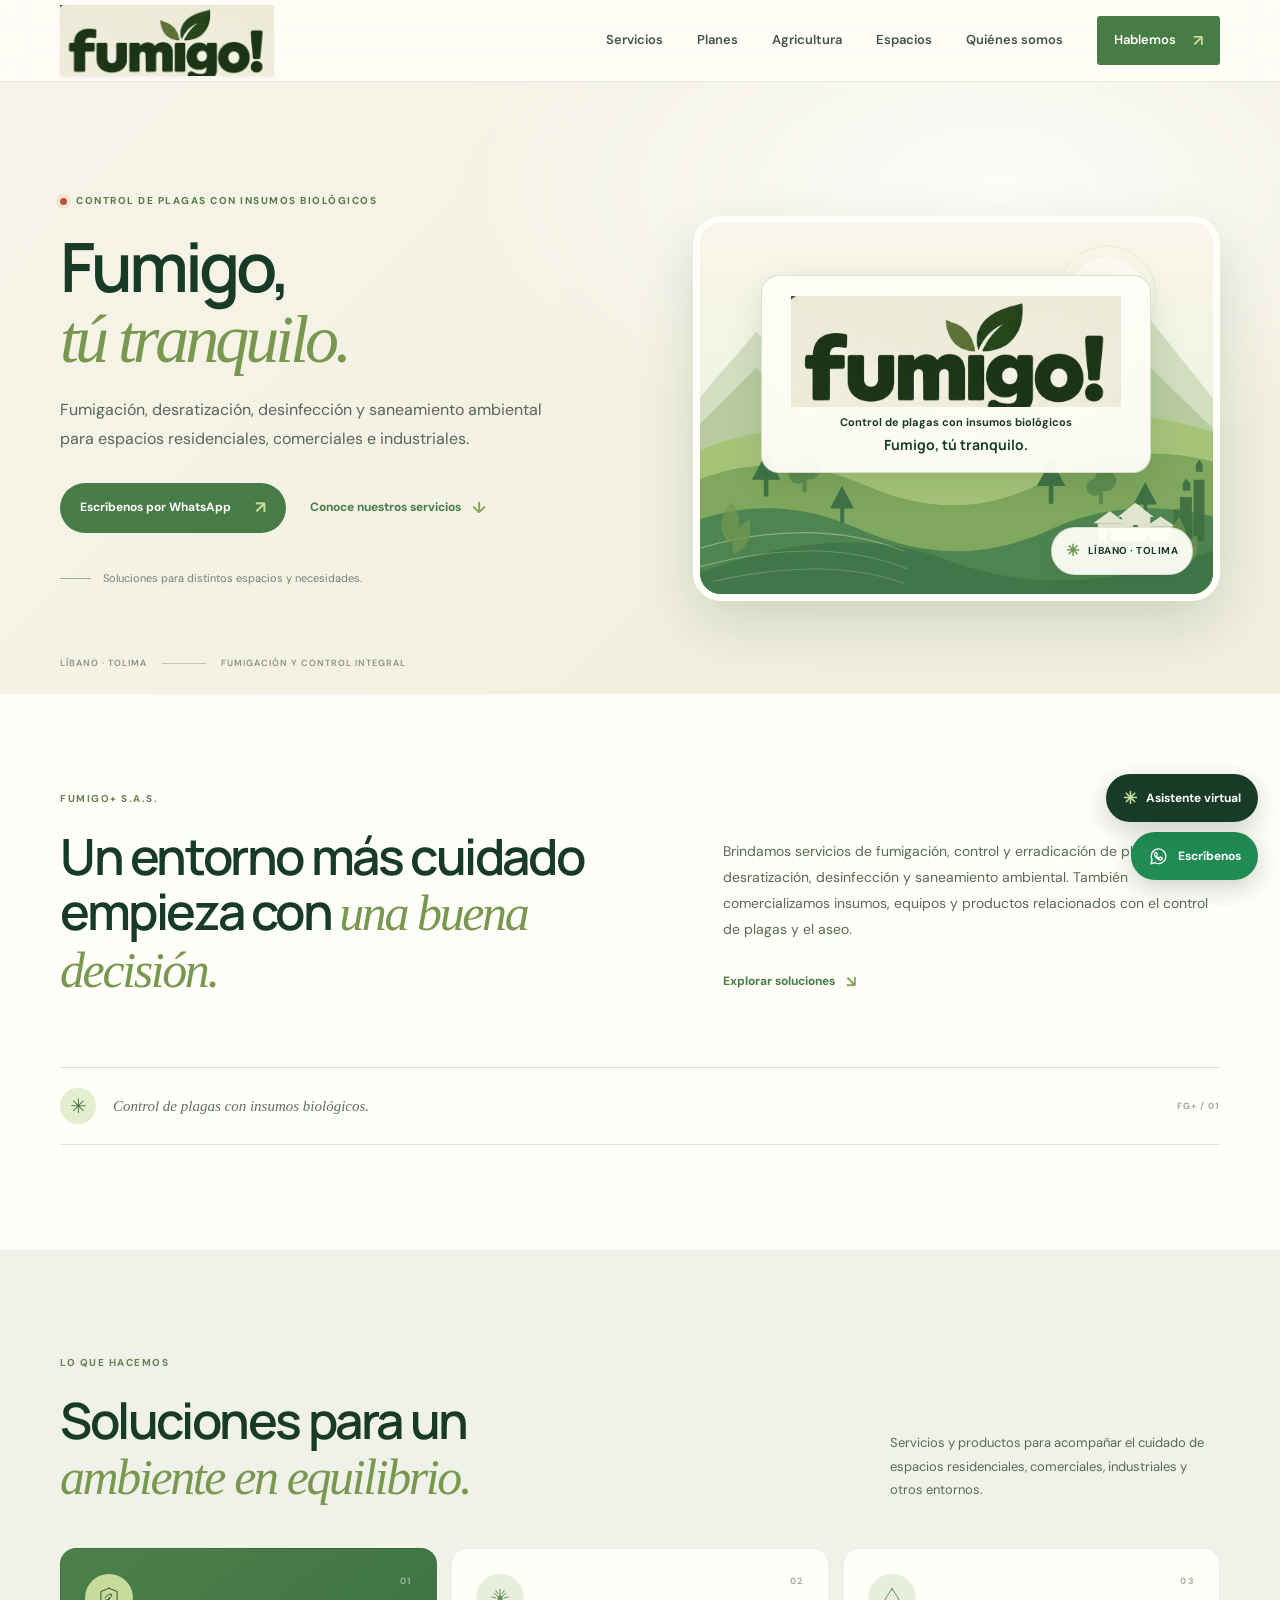
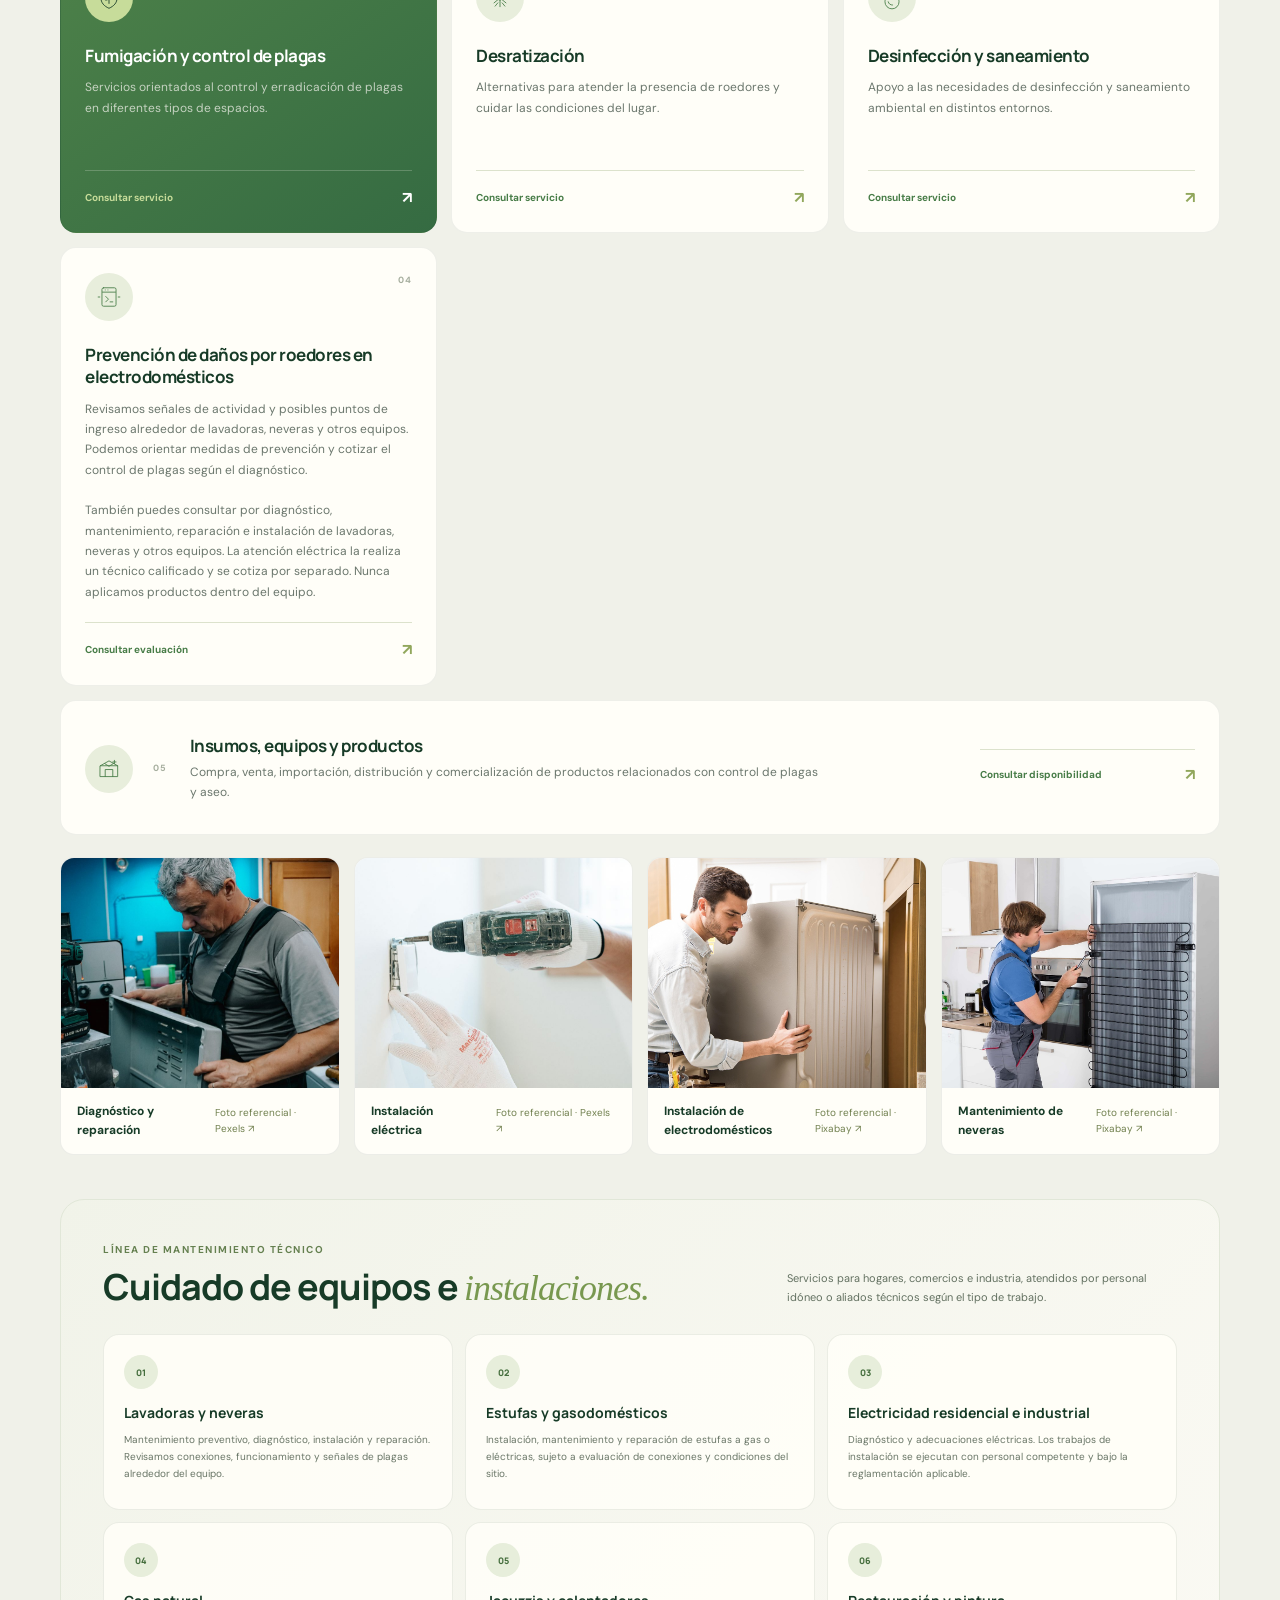
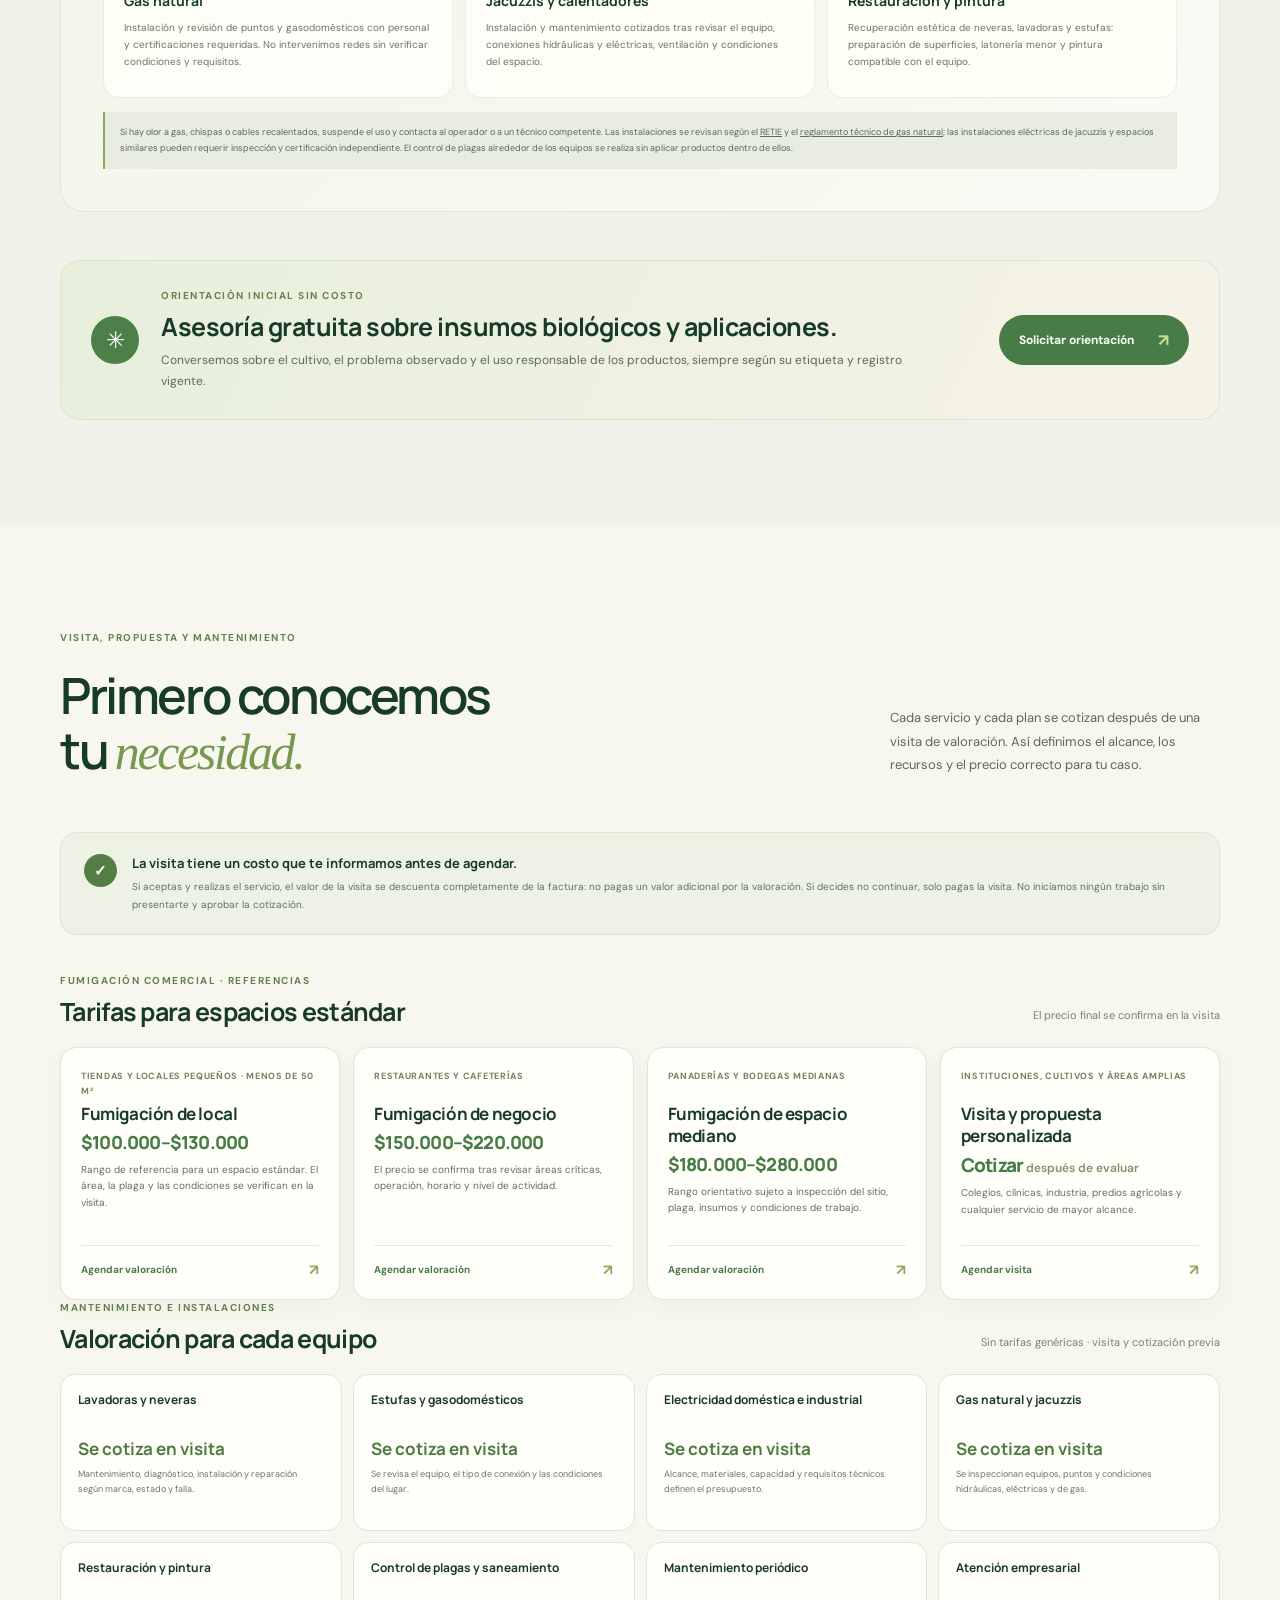
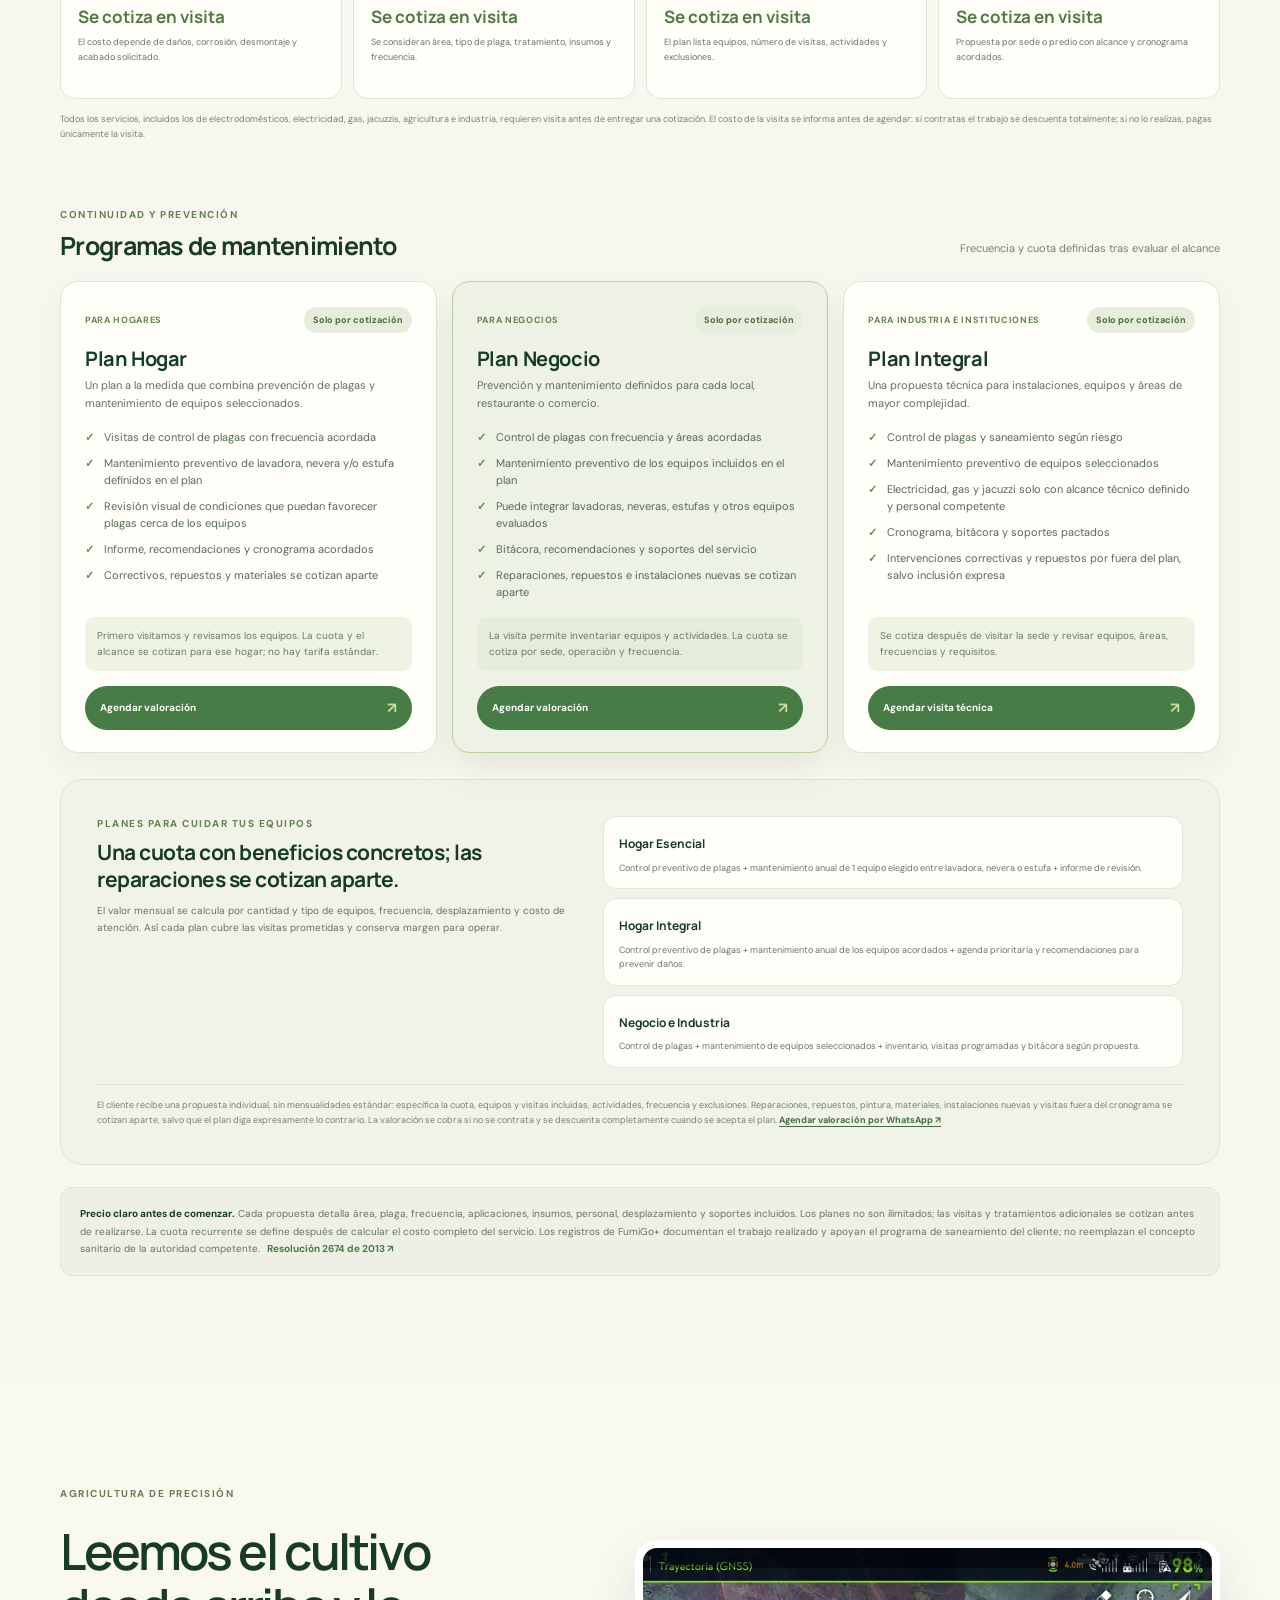
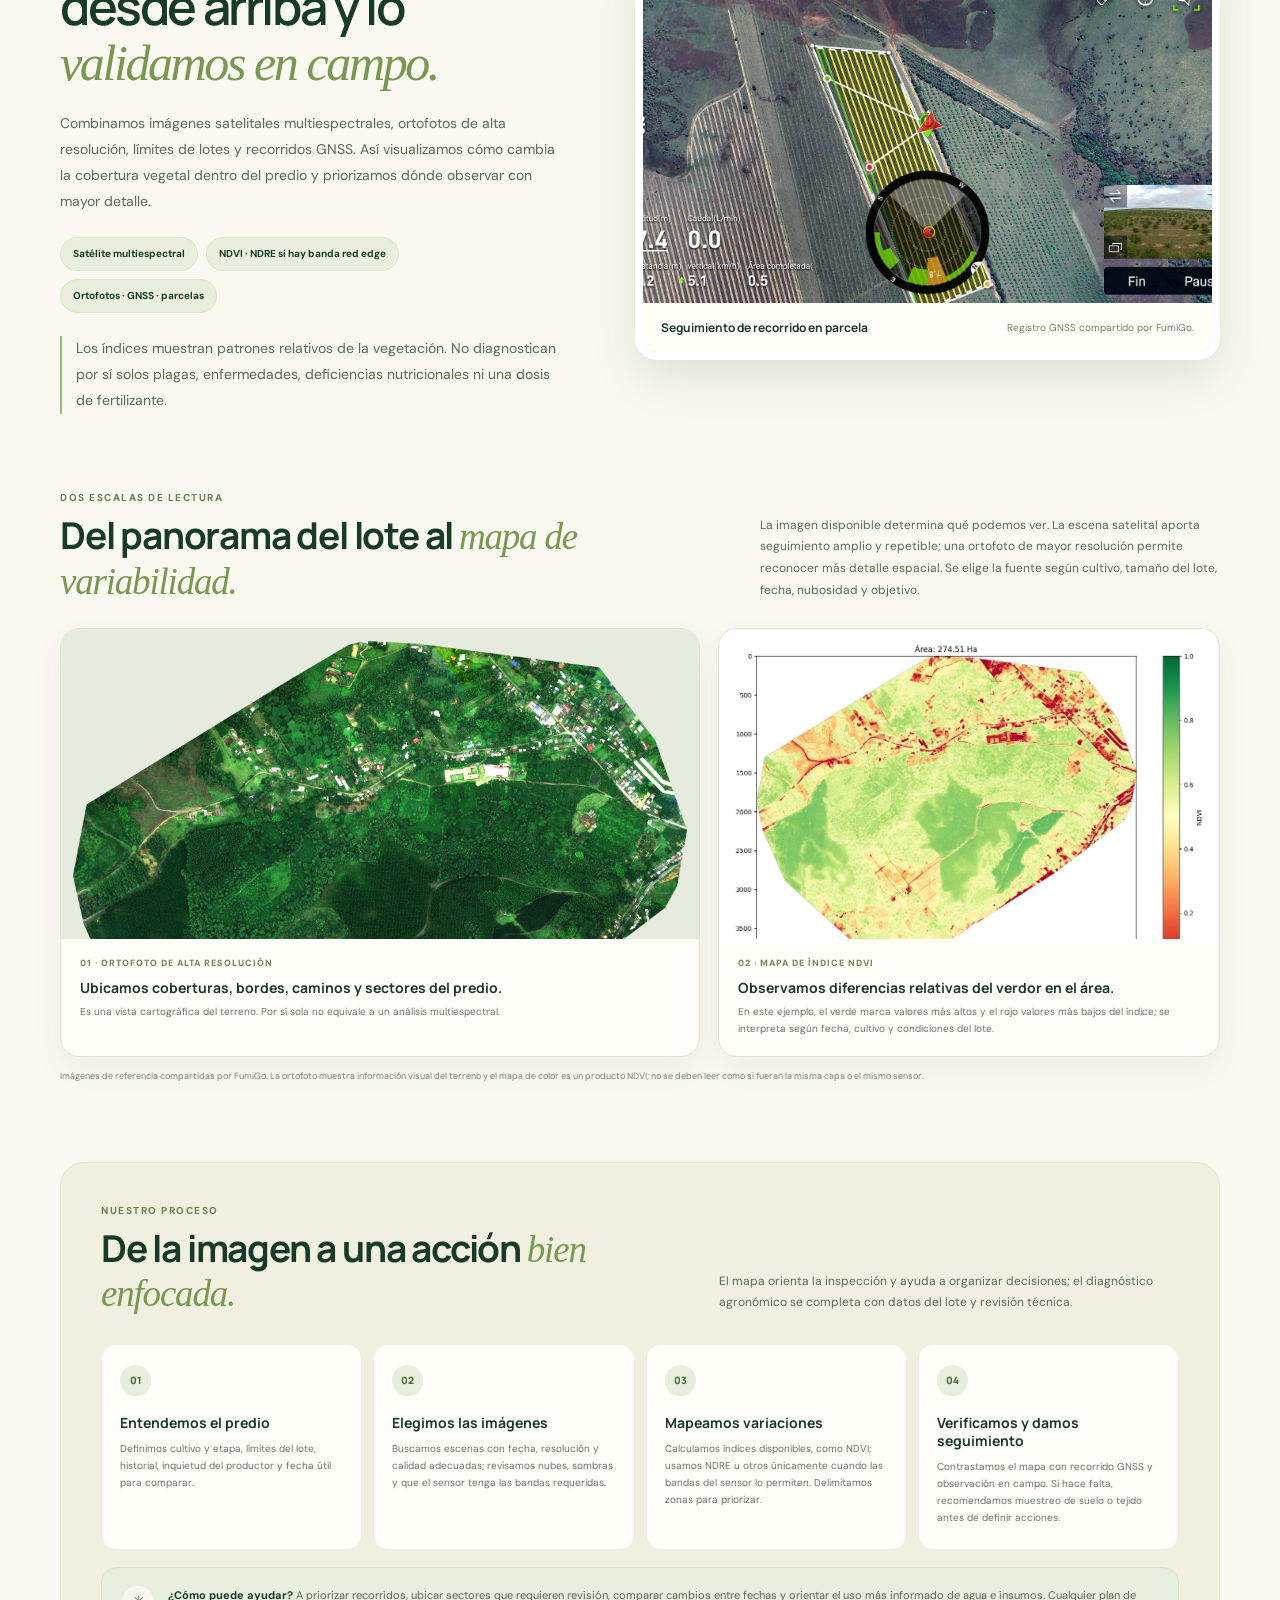
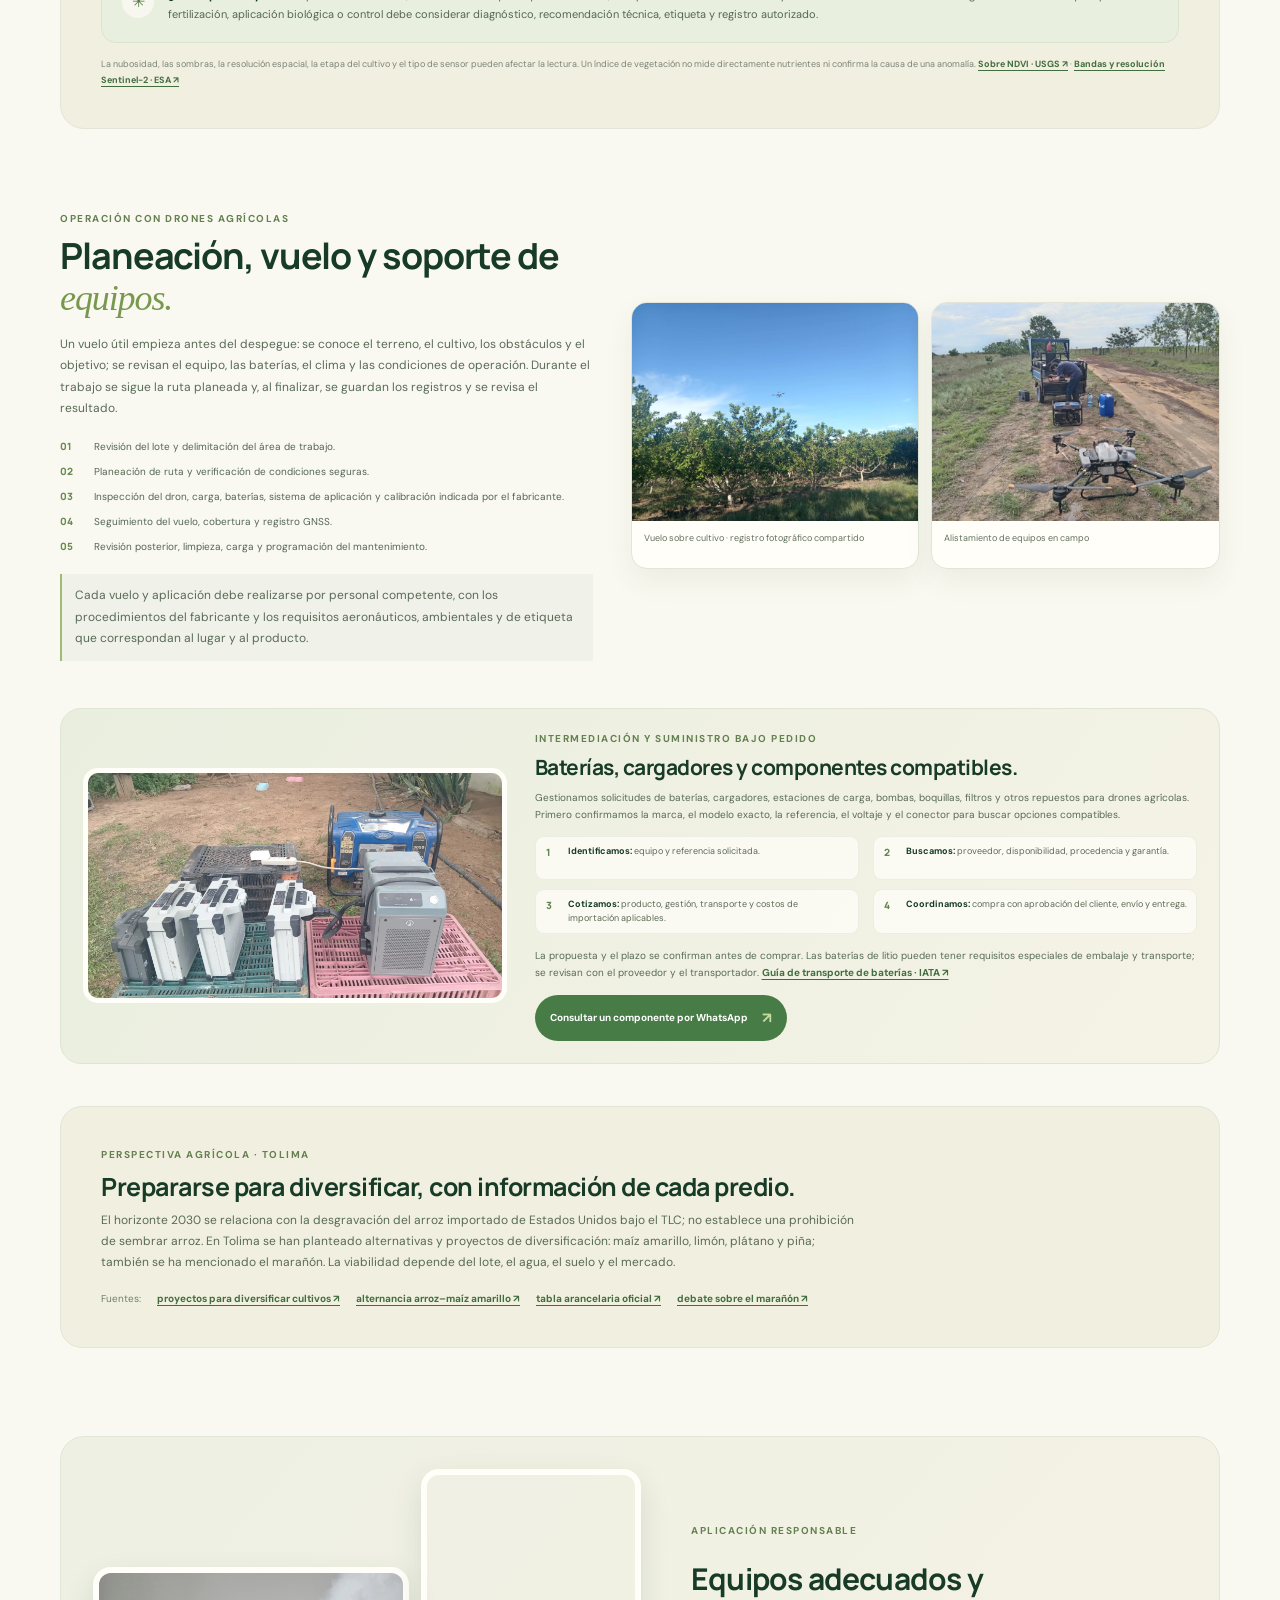
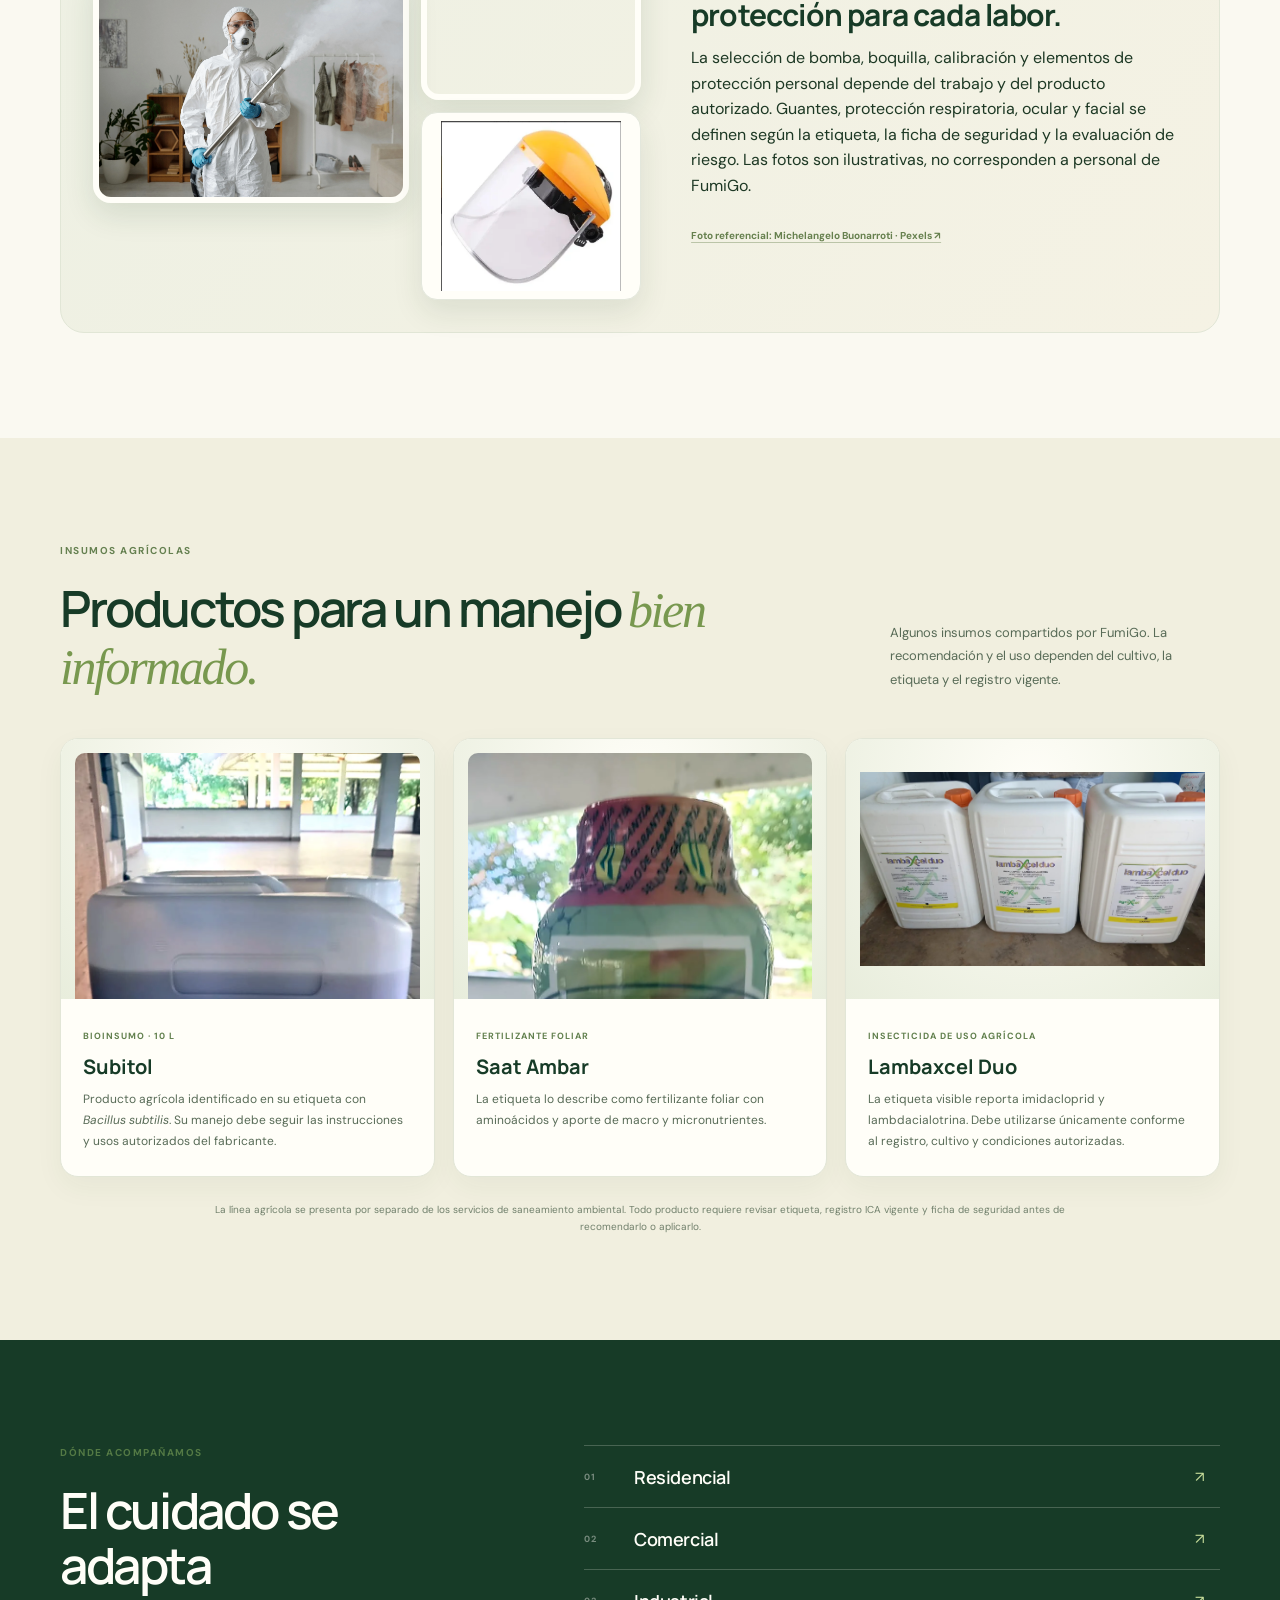
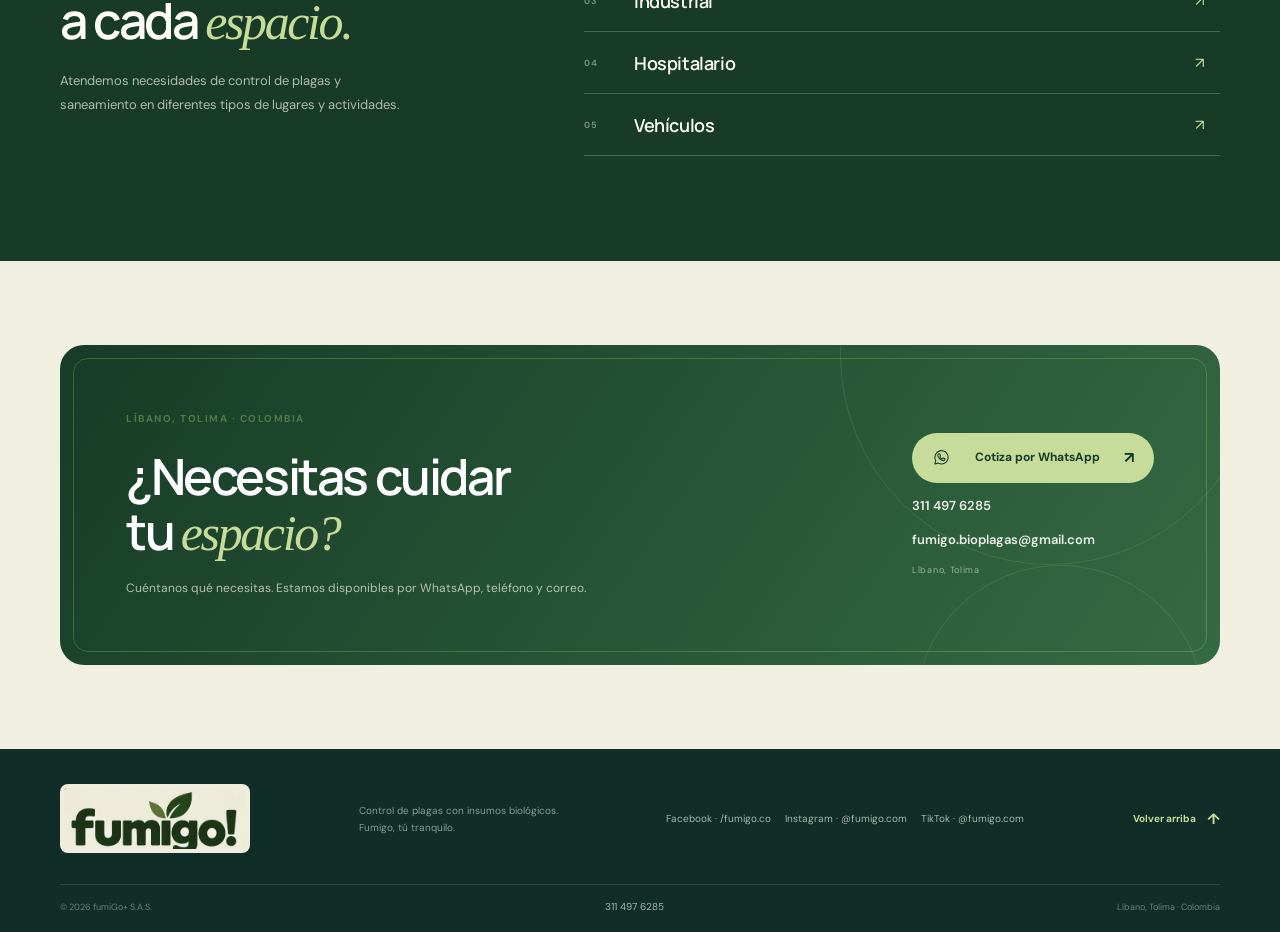
==== commit b3f7bda0: "Clarify inspection visit and custom service plans" ====
--- a/index.html
+++ b/index.html
@@ -160,45 +160,47 @@
     <section class="pricing section-pad" id="planes">
       <div class="container">
         <div class="section-heading">
-          <div><p class="eyebrow eyebrow-dark">Tarifas y mantenimiento</p><h2>Una solución clara<br>para cada <em>espacio.</em></h2></div>
-          <p>Atenciones puntuales y programas de prevención con alcance definido para cada espacio, actividad y nivel de riesgo.</p>
-        </div>
-
-        <div class="pricing-subheading"><div><p class="eyebrow eyebrow-dark">Atenciones puntuales</p><h3>Servicio por visita</h3></div><span>Pago único · precio confirmado antes de iniciar</span></div>
+          <div><p class="eyebrow eyebrow-dark">Visita, propuesta y mantenimiento</p><h2>Primero conocemos<br>tu <em>necesidad.</em></h2></div>
+          <p>Cada servicio y cada plan se cotizan después de una visita de valoración. Así definimos el alcance, los recursos y el precio correcto para tu caso.</p>
+        </div>
+
+        <aside class="visit-policy"><span class="visit-policy-icon">✓</span><div><strong>La visita tiene un costo que te informamos antes de agendar.</strong><p>Si aceptas y realizas el servicio, el valor de la visita se descuenta completamente de la factura: no pagas un valor adicional por la valoración. Si decides no continuar, solo pagas la visita. No iniciamos ningún trabajo sin presentarte y aprobar la cotización.</p></div></aside>
+
+        <div class="pricing-subheading"><div><p class="eyebrow eyebrow-dark">Fumigación comercial · referencias</p><h3>Tarifas para espacios estándar</h3></div><span>El precio final se confirma en la visita</span></div>
         <div class="oneoff-grid">
-          <article class="price-card"><span class="price-kicker">Hogares y espacios pequeños</span><h4>Casa, apartamento o local</h4><p class="price-range">Cotización <small>por alcance</small></p><p class="price-detail">Valor según área, plaga observada, tratamiento y desplazamiento.</p><a class="price-link" href="https://wa.me/573114976285?text=Hola%2C%20quiero%20cotizar%20un%20servicio%20para%20mi%20casa%20o%20local" target="_blank" rel="noopener noreferrer">Cotizar visita <span aria-hidden="true">↗</span></a></article>
-          <article class="price-card"><span class="price-kicker">Atención comercial</span><h4>Restaurante, cafetería o panadería</h4><p class="price-range">Cotización <small>por sede</small></p><p class="price-detail">Consideramos áreas críticas, operación, horarios y nivel de actividad.</p><a class="price-link" href="https://wa.me/573114976285?text=Hola%2C%20quiero%20cotizar%20un%20servicio%20para%20mi%20negocio" target="_blank" rel="noopener noreferrer">Cotizar visita <span aria-hidden="true">↗</span></a></article>
-          <article class="price-card"><span class="price-kicker">Bodegas y áreas amplias</span><h4>Instituciones y espacios de mayor tamaño</h4><p class="price-range">Evaluación <small>del sitio</small></p><p class="price-detail">Definimos alcance, zonas de intervención, frecuencia y soportes requeridos.</p><a class="price-link" href="https://wa.me/573114976285?text=Hola%2C%20quiero%20cotizar%20un%20servicio%20para%20un%20espacio%20amplio" target="_blank" rel="noopener noreferrer">Solicitar evaluación <span aria-hidden="true">↗</span></a></article>
-          <article class="price-card price-card-quote"><span class="price-kicker">Agricultura y cultivos</span><h4>Aplicaciones por lote</h4><p class="price-range">Cotización <small>por hectárea y aplicación</small></p><p class="price-detail">Se calculan cultivo, área, número de aplicaciones, insumos, personal, equipo y movilización.</p><a class="price-link" href="https://wa.me/573114976285?text=Hola%2C%20quiero%20cotizar%20una%20aplicaci%C3%B3n%20para%20un%20cultivo" target="_blank" rel="noopener noreferrer">Cotizar aplicación <span aria-hidden="true">↗</span></a></article>
-        </div>
-
-        <div class="pricing-subheading appliance-pricing-heading"><div><p class="eyebrow eyebrow-dark">Tarifas orientativas · hogares</p><h3>Mantenimiento e instalaciones</h3></div><span>Pesos colombianos · repuestos y materiales aparte</span></div>
+          <article class="price-card"><span class="price-kicker">Tiendas y locales pequeños · menos de 50 m²</span><h4>Fumigación de local</h4><p class="price-range">$100.000–$130.000</p><p class="price-detail">Rango de referencia para un espacio estándar. El área, la plaga y las condiciones se verifican en la visita.</p><a class="price-link" href="https://wa.me/573114976285?text=Hola%2C%20quiero%20agendar%20una%20visita%20para%20cotizar%20fumigaci%C3%B3n%20de%20un%20local" target="_blank" rel="noopener noreferrer">Agendar valoración <span aria-hidden="true">↗</span></a></article>
+          <article class="price-card"><span class="price-kicker">Restaurantes y cafeterías</span><h4>Fumigación de negocio</h4><p class="price-range">$150.000–$220.000</p><p class="price-detail">El precio se confirma tras revisar áreas críticas, operación, horario y nivel de actividad.</p><a class="price-link" href="https://wa.me/573114976285?text=Hola%2C%20quiero%20agendar%20una%20visita%20para%20cotizar%20fumigaci%C3%B3n%20de%20mi%20negocio" target="_blank" rel="noopener noreferrer">Agendar valoración <span aria-hidden="true">↗</span></a></article>
+          <article class="price-card"><span class="price-kicker">Panaderías y bodegas medianas</span><h4>Fumigación de espacio mediano</h4><p class="price-range">$180.000–$280.000</p><p class="price-detail">Rango orientativo sujeto a inspección del sitio, plaga, insumos y condiciones de trabajo.</p><a class="price-link" href="https://wa.me/573114976285?text=Hola%2C%20quiero%20agendar%20una%20visita%20para%20cotizar%20fumigaci%C3%B3n%20de%20una%20bodega%20o%20panader%C3%ADa" target="_blank" rel="noopener noreferrer">Agendar valoración <span aria-hidden="true">↗</span></a></article>
+          <article class="price-card price-card-quote"><span class="price-kicker">Instituciones, cultivos y áreas amplias</span><h4>Visita y propuesta personalizada</h4><p class="price-range">Cotizar <small>después de evaluar</small></p><p class="price-detail">Colegios, clínicas, industria, predios agrícolas y cualquier servicio de mayor alcance.</p><a class="price-link" href="https://wa.me/573114976285?text=Hola%2C%20quiero%20agendar%20una%20visita%20para%20cotizar%20un%20servicio%20especializado" target="_blank" rel="noopener noreferrer">Agendar visita <span aria-hidden="true">↗</span></a></article>
+        </div>
+
+        <div class="pricing-subheading appliance-pricing-heading"><div><p class="eyebrow eyebrow-dark">Mantenimiento e instalaciones</p><h3>Valoración para cada equipo</h3></div><span>Sin tarifas genéricas · visita y cotización previa</span></div>
         <div class="appliance-rate-grid">
-          <article><h4>Mantenimiento de lavadora</h4><p class="rate-range">$110.000–$190.000</p><p>Según tipo, capacidad, nivel de desarme y estado.</p></article>
-          <article><h4>Mantenimiento de nevera</h4><p class="rate-range">$150.000–$250.000</p><p>Según tamaño, sistema y acceso a componentes.</p></article>
-          <article><h4>Mantenimiento de estufa</h4><p class="rate-range">$140.000–$210.000</p><p>Depende de puestos, horno y tipo de conexión.</p></article>
-          <article><h4>Instalación básica de lavadora o nevera</h4><p class="rate-range">$100.000–$170.000</p><p>Con puntos existentes en buen estado; adecuaciones se cotizan aparte.</p></article>
-          <article><h4>Instalación de estufa a gas</h4><p class="rate-range">$120.000–$180.000</p><p>Equipo y punto existente; modificación de red no incluida.</p></article>
-          <article><h4>Diagnóstico eléctrico / reparación</h4><p class="rate-range">Desde $60.000</p><p>Se confirma el valor de visita y mano de obra antes de empezar.</p></article>
-          <article><h4>Gas natural, jacuzzi y equipos industriales</h4><p class="rate-range">Cotización técnica</p><p>Instalaciones según inspección y requisitos. Referencia de mantenimiento del calentador de jacuzzi: $286.800 en <a href="https://www.epm.com.co/epmatupuerta/listado-de-precios/" target="_blank" rel="noopener noreferrer">tarifa pública EPM 2026</a>; no corresponde a instalar el jacuzzi completo.</p></article>
-          <article><h4>Latonería y pintura de electrodomésticos</h4><p class="rate-range">Cotización por fotos</p><p>Se define por tamaño, corrosión, golpes, desmontaje y acabado solicitado.</p></article>
-        </div>
-        <p class="market-benchmark">Valores de lanzamiento propuestos para Líbano y zona cercana, no son una tarifa oficial ni una cotización cerrada. Se contrastaron con tarifas públicas de mantenimiento en Colombia; el desplazamiento rural, los materiales y el diagnóstico de cada equipo pueden cambiar el total. <a href="https://www.epm.com.co/epmatupuerta/listado-de-precios/" target="_blank" rel="noopener noreferrer">Tarifas públicas EPM 2026 ↗</a> · <a href="https://ayda.com.co/servicios/reparacion-mantenimiento/mantenimiento-lavadora" target="_blank" rel="noopener noreferrer">Mantenimiento de lavadora AYDA ↗</a></p>
+          <article><h4>Lavadoras y neveras</h4><p class="rate-range">Se cotiza en visita</p><p>Mantenimiento, diagnóstico, instalación y reparación según marca, estado y falla.</p></article>
+          <article><h4>Estufas y gasodomésticos</h4><p class="rate-range">Se cotiza en visita</p><p>Se revisa el equipo, el tipo de conexión y las condiciones del lugar.</p></article>
+          <article><h4>Electricidad doméstica e industrial</h4><p class="rate-range">Se cotiza en visita</p><p>Alcance, materiales, capacidad y requisitos técnicos definen el presupuesto.</p></article>
+          <article><h4>Gas natural y jacuzzis</h4><p class="rate-range">Se cotiza en visita</p><p>Se inspeccionan equipos, puntos y condiciones hidráulicas, eléctricas y de gas.</p></article>
+          <article><h4>Restauración y pintura</h4><p class="rate-range">Se cotiza en visita</p><p>El costo depende de daños, corrosión, desmontaje y acabado solicitado.</p></article>
+          <article><h4>Control de plagas y saneamiento</h4><p class="rate-range">Se cotiza en visita</p><p>Se consideran área, tipo de plaga, tratamiento, insumos y frecuencia.</p></article>
+          <article><h4>Mantenimiento periódico</h4><p class="rate-range">Se cotiza en visita</p><p>El plan lista equipos, número de visitas, actividades y exclusiones.</p></article>
+          <article><h4>Atención empresarial</h4><p class="rate-range">Se cotiza en visita</p><p>Propuesta por sede o predio con alcance y cronograma acordados.</p></article>
+        </div>
+        <p class="market-benchmark">Todos los servicios, incluidos los de electrodomésticos, electricidad, gas, jacuzzis, agricultura e industria, requieren visita antes de entregar una cotización. El costo de la visita se informa antes de agendar: si contratas el trabajo se descuenta totalmente; si no lo realizas, pagas únicamente la visita.</p>
 
         <div class="pricing-subheading maintenance-heading"><div><p class="eyebrow eyebrow-dark">Continuidad y prevención</p><h3>Programas de mantenimiento</h3></div><span>Frecuencia y cuota definidas tras evaluar el alcance</span></div>
         <div class="maintenance-grid">
-          <article class="maintenance-card"><div class="maintenance-top"><span class="plan-label">Para hogares</span><span class="plan-frequency">Acordada según necesidad</span></div><h4>Programa Hogar</h4><p class="plan-intro">Prevención programada para casas y apartamentos.</p><ul><li>Visitas y alcance definidos en la propuesta</li><li>Tratamientos y recargas según diagnóstico</li><li>Servicios adicionales cotizados por separado</li></ul><p class="plan-docs">La cuota se calcula con el costo real del ciclo de atención y la frecuencia acordada.</p><a class="button button-plan" href="https://wa.me/573114976285?text=Hola%2C%20quiero%20cotizar%20un%20programa%20preventivo%20para%20mi%20hogar" target="_blank" rel="noopener noreferrer">Cotizar programa <span aria-hidden="true">↗</span></a></article>
-          <article class="maintenance-card maintenance-featured"><div class="maintenance-top"><span class="plan-label">Para negocios</span><span class="plan-frequency">Por sede y nivel de riesgo</span></div><h4>Programa Negocio</h4><p class="plan-intro">Seguimiento preventivo para establecimientos comerciales.</p><ul><li>Frecuencia e intervenciones acordadas</li><li>Registro de visitas y recomendaciones</li><li>Soportes del servicio para el programa de saneamiento</li></ul><p class="plan-docs">La cotización especifica visitas, insumos, áreas cubiertas y costos adicionales.</p><a class="button button-plan" href="https://wa.me/573114976285?text=Hola%2C%20quiero%20cotizar%20un%20programa%20preventivo%20para%20mi%20negocio" target="_blank" rel="noopener noreferrer">Cotizar programa <span aria-hidden="true">↗</span></a></article>
-          <article class="maintenance-card"><div class="maintenance-top"><span class="plan-label">Para mayor riesgo o cobertura</span><span class="plan-frequency">Evaluación técnica</span></div><h4>Programa Especializado</h4><p class="plan-intro">Para colegios, clínicas, bodegas y operaciones con varias áreas.</p><ul><li>Frecuencia basada en inspección y riesgo</li><li>Bitácora y seguimiento según propuesta</li><li>Aplicaciones adicionales cotizadas aparte</li></ul><p class="plan-docs">El precio depende de sede, área, actividad y recursos necesarios.</p><a class="button button-plan" href="https://wa.me/573114976285?text=Hola%2C%20quiero%20solicitar%20una%20evaluaci%C3%B3n%20para%20un%20programa%20especializado" target="_blank" rel="noopener noreferrer">Solicitar evaluación <span aria-hidden="true">↗</span></a></article>
+          <article class="maintenance-card"><div class="maintenance-top"><span class="plan-label">Para hogares</span><span class="plan-frequency">Solo por cotización</span></div><h4>Plan Hogar</h4><p class="plan-intro">Un plan a la medida que combina prevención de plagas y mantenimiento de equipos seleccionados.</p><ul><li>Visitas de control de plagas con frecuencia acordada</li><li>Mantenimiento preventivo de lavadora, nevera y/o estufa definidos en el plan</li><li>Revisión visual de condiciones que puedan favorecer plagas cerca de los equipos</li><li>Informe, recomendaciones y cronograma acordados</li><li>Correctivos, repuestos y materiales se cotizan aparte</li></ul><p class="plan-docs">Primero visitamos y revisamos los equipos. La cuota y el alcance se cotizan para ese hogar; no hay tarifa estándar.</p><a class="button button-plan" href="https://wa.me/573114976285?text=Hola%2C%20quiero%20agendar%20una%20visita%20para%20cotizar%20un%20plan%20de%20hogar" target="_blank" rel="noopener noreferrer">Agendar valoración <span aria-hidden="true">↗</span></a></article>
+          <article class="maintenance-card maintenance-featured"><div class="maintenance-top"><span class="plan-label">Para negocios</span><span class="plan-frequency">Solo por cotización</span></div><h4>Plan Negocio</h4><p class="plan-intro">Prevención y mantenimiento definidos para cada local, restaurante o comercio.</p><ul><li>Control de plagas con frecuencia y áreas acordadas</li><li>Mantenimiento preventivo de los equipos incluidos en el plan</li><li>Puede integrar lavadoras, neveras, estufas y otros equipos evaluados</li><li>Bitácora, recomendaciones y soportes del servicio</li><li>Reparaciones, repuestos e instalaciones nuevas se cotizan aparte</li></ul><p class="plan-docs">La visita permite inventariar equipos y actividades. La cuota se cotiza por sede, operación y frecuencia.</p><a class="button button-plan" href="https://wa.me/573114976285?text=Hola%2C%20quiero%20agendar%20una%20visita%20para%20cotizar%20un%20plan%20para%20mi%20negocio" target="_blank" rel="noopener noreferrer">Agendar valoración <span aria-hidden="true">↗</span></a></article>
+          <article class="maintenance-card"><div class="maintenance-top"><span class="plan-label">Para industria e instituciones</span><span class="plan-frequency">Solo por cotización</span></div><h4>Plan Integral</h4><p class="plan-intro">Una propuesta técnica para instalaciones, equipos y áreas de mayor complejidad.</p><ul><li>Control de plagas y saneamiento según riesgo</li><li>Mantenimiento preventivo de equipos seleccionados</li><li>Electricidad, gas y jacuzzi solo con alcance técnico definido y personal competente</li><li>Cronograma, bitácora y soportes pactados</li><li>Intervenciones correctivas y repuestos por fuera del plan, salvo inclusión expresa</li></ul><p class="plan-docs">Se cotiza después de visitar la sede y revisar equipos, áreas, frecuencias y requisitos.</p><a class="button button-plan" href="https://wa.me/573114976285?text=Hola%2C%20quiero%20agendar%20una%20visita%20t%C3%A9cnica%20para%20cotizar%20un%20plan%20integral" target="_blank" rel="noopener noreferrer">Agendar visita técnica <span aria-hidden="true">↗</span></a></article>
         </div>
         <div class="home-plan-callout">
           <div><p class="eyebrow eyebrow-dark">Planes para cuidar tus equipos</p><h3>Una cuota con beneficios concretos; las reparaciones se cotizan aparte.</h3><p>El valor mensual se calcula por cantidad y tipo de equipos, frecuencia, desplazamiento y costo de atención. Así cada plan cubre las visitas prometidas y conserva margen para operar.</p></div>
           <div class="home-plan-list">
-            <article><span>Hogar Esencial</span><p>1 equipo · 1 mantenimiento preventivo anual · agenda prioritaria · informe de revisión.</p></article>
-            <article><span>Hogar Familiar</span><p>Hasta 3 equipos · 1 mantenimiento anual por equipo · agenda prioritaria · descuento definido en mano de obra.</p></article>
-            <article><span>Negocio e Industria</span><p>Inventario y cronograma por sede · revisiones programadas · bitácora · respuesta según nivel de servicio acordado.</p></article>
-          </div>
-          <p class="home-plan-footnote">Repuestos, pintura, materiales, nuevas instalaciones y correctivos no están incluidos salvo que la propuesta los detalle. El precio del plan se entrega tras inventariar equipos y zona; no ofrecemos reparaciones ilimitadas. <a href="https://wa.me/573114976285?text=Hola%2C%20quiero%20cotizar%20un%20plan%20de%20mantenimiento%20para%20mis%20equipos" target="_blank" rel="noopener noreferrer">Cotizar mi plan por WhatsApp ↗</a></p>
+            <article><span>Hogar Esencial</span><p>Control preventivo de plagas + mantenimiento anual de 1 equipo elegido entre lavadora, nevera o estufa + informe de revisión.</p></article>
+            <article><span>Hogar Integral</span><p>Control preventivo de plagas + mantenimiento anual de los equipos acordados + agenda prioritaria y recomendaciones para prevenir daños.</p></article>
+            <article><span>Negocio e Industria</span><p>Control de plagas + mantenimiento de equipos seleccionados + inventario, visitas programadas y bitácora según propuesta.</p></article>
+          </div>
+          <p class="home-plan-footnote">El cliente recibe una propuesta individual, sin mensualidades estándar: especifica la cuota, equipos y visitas incluidas, actividades, frecuencia y exclusiones. Reparaciones, repuestos, pintura, materiales, instalaciones nuevas y visitas fuera del cronograma se cotizan aparte, salvo que el plan diga expresamente lo contrario. La valoración se cobra si no se contrata y se descuenta completamente cuando se acepta el plan. <a href="https://wa.me/573114976285?text=Hola%2C%20quiero%20agendar%20una%20visita%20para%20cotizar%20un%20plan%20de%20mantenimiento" target="_blank" rel="noopener noreferrer">Agendar valoración por WhatsApp ↗</a></p>
         </div>
         <aside class="pricing-note"><strong>Precio claro antes de comenzar.</strong> Cada propuesta detalla área, plaga, frecuencia, aplicaciones, insumos, personal, desplazamiento y soportes incluidos. Los planes no son ilimitados; las visitas y tratamientos adicionales se cotizan antes de realizarse. La cuota recurrente se define después de calcular el costo completo del servicio. Los registros de FumiGo+ documentan el trabajo realizado y apoyan el programa de saneamiento del cliente; no reemplazan el concepto sanitario de la autoridad competente. <a href="https://www.minsalud.gov.co/sites/rid/Lists/BibliotecaDigital/RIDE/DE/DIJ/resolucion-2674-de-2013.pdf" target="_blank" rel="noopener noreferrer">Resolución 2674 de 2013 ↗</a></aside>
       </div>
@@ -419,7 +421,7 @@
     function answerQuestion(question) {
       const q = question.toLocaleLowerCase('es').normalize('NFD').replace(/[\u0300-\u036f]/g, '');
       if (/lavadora|nevera|refrigerador|estufa|jacuzzi|gas natural|instalacion electrica|electricidad|pintura|latoneria|electrodomest/.test(q)) {
-        return ['FumiGo coordina mantenimiento, diagnóstico, instalación y reparación de lavadoras, neveras y estufas; también electricidad, gas natural, jacuzzis y restauración de equipos mediante personal técnico idóneo. Como referencia, el mantenimiento de lavadora parte de $110.000 y el de nevera de $150.000; materiales, repuestos y desplazamiento pueden variar. Tenemos planes preventivos con visitas definidas, no reparaciones ilimitadas. Cuéntanos tu municipio, equipo y falla para cotizar por WhatsApp.', true];
+        return ['FumiGo coordina mantenimiento, diagnóstico, instalación y reparación de lavadoras, neveras y estufas; también electricidad, gas natural, jacuzzis y restauración mediante personal técnico idóneo. Primero hacemos una visita y después entregamos la cotización. Te informamos el costo de la visita antes de agendar: si contratas, se descuenta totalmente; si no continúas, solo pagas esa visita. Los planes se diseñan según tus equipos y necesidades.', true];
       }
       if (/servicio|fumig|plaga|desrat|desinfec|saneamiento/.test(q)) {
         return ['Ofrecemos fumigación y control de plagas, desratización, desinfección, saneamiento ambiental, mantenimiento de electrodomésticos e instalaciones técnicas coordinadas con personal idóneo.', true];
@@ -434,7 +436,7 @@
         return ['Integramos imágenes satelitales y ortofotos con análisis de índices como NDVI, según las bandas y resolución disponibles. El mapa ayuda a priorizar zonas para revisar; lo contrastamos con recorridos GNSS y observación en campo. También podemos cotizar bajo pedido baterías, cargadores y repuestos compatibles para drones agrícolas. Escríbenos con el cultivo, ubicación o marca y modelo del equipo para orientarte.', true];
       }
       if (/plan|precio|tarifa|mensual|cotiz|valor|costo/.test(q)) {
-        return ['Cotizamos cada servicio según el área, la plaga, el tratamiento, los insumos, el personal y el desplazamiento. Los programas preventivos se diseñan por sede y frecuencia; las aplicaciones o visitas adicionales se cotizan aparte. Escríbenos con tu ubicación y cuéntanos qué espacio necesitas atender para preparar una propuesta clara antes de iniciar.', true];
+        return ['Los planes se cotizan a la medida después de una visita: incluyen solo los equipos, mantenimientos, controles de plagas y visitas que queden definidos en la propuesta. El costo de valoración se informa antes de agendar; se descuenta totalmente si contratas, y si no, pagas solo esa visita. En fumigación comercial hay rangos de referencia publicados; el precio final también se confirma en sitio.', true];
       }
       if (/precio|cotiz|valor|costo|contact|whatsapp|telefono|correo|hablar/.test(q)) {
         return ['El valor depende del servicio y del espacio. Escríbenos para conversar sobre lo que necesitas y solicitar una cotización.', true];
--- a/style.css
+++ b/style.css
@@ -419,6 +419,10 @@
 .pricing-subheading .eyebrow { margin-bottom: 8px; }
 .pricing-subheading h3 { margin: 0; color: var(--forest-deep); font: 700 25px/1.2 var(--display); letter-spacing: -.7px; }
 .pricing-subheading > span { padding-bottom: 3px; color: #778271; font-size: 11px; }
+.visit-policy { display: grid; grid-template-columns: auto 1fr; align-items: start; gap: 15px; margin: 0 0 38px; padding: 21px 23px; background: #edf2e5; border: 1px solid #dbe6cf; border-radius: 16px; }
+.visit-policy-icon { display: grid; place-items: center; width: 33px; height: 33px; color: #fff; background: #557e46; border-radius: 50%; font: 700 15px var(--display); }
+.visit-policy strong { display: block; margin-bottom: 5px; color: var(--forest-deep); font: 700 13px/1.45 var(--display); }
+.visit-policy p { margin: 0; color: #637161; font-size: 10px; line-height: 1.75; }
 .oneoff-grid { display: grid; grid-template-columns: repeat(4, 1fr); gap: 13px; }
 .price-card { display: flex; flex-direction: column; min-height: 206px; padding: 21px 20px 17px; background: #fffef8; border: 1px solid #e1e6d6; border-radius: 16px; box-shadow: 0 8px 22px rgba(37,72,40,.04); }
 .price-kicker { min-height: 29px; color: #718263; font-size: 9px; font-weight: 700; letter-spacing: .7px; text-transform: uppercase; }
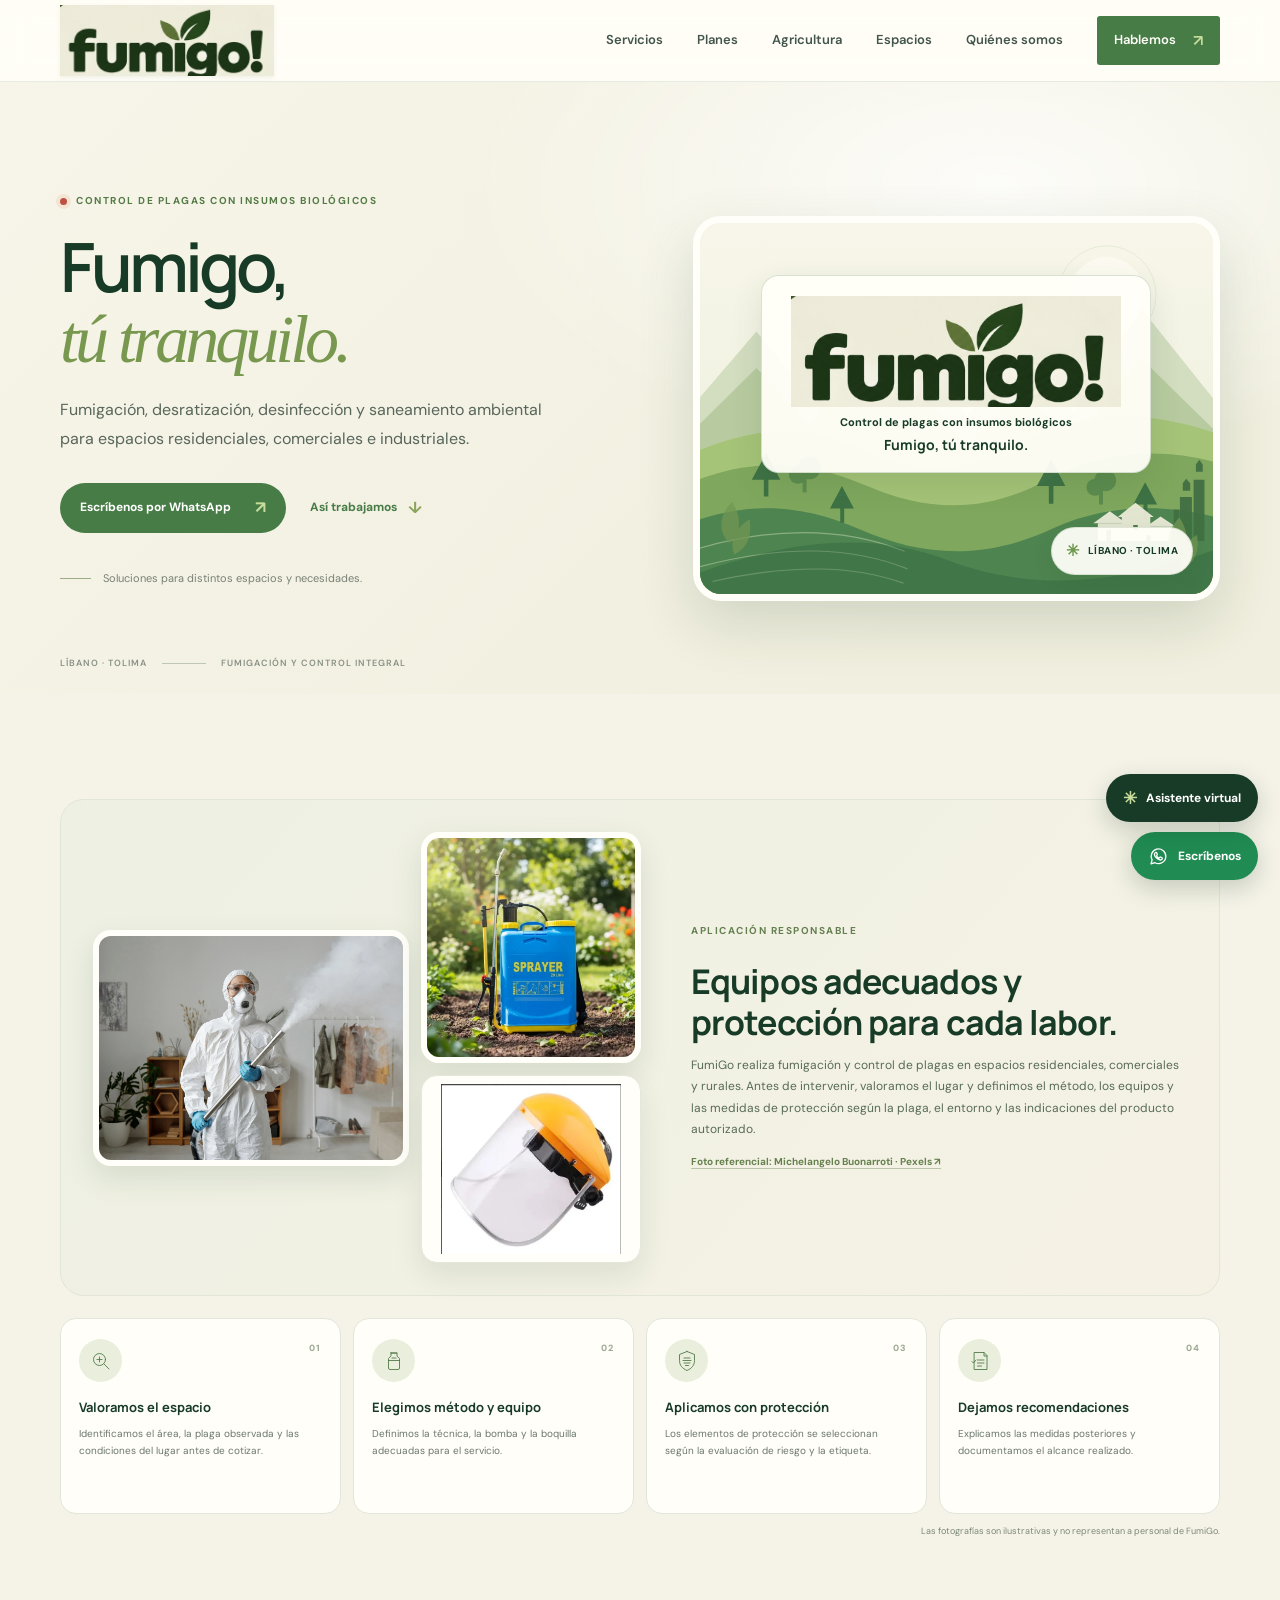
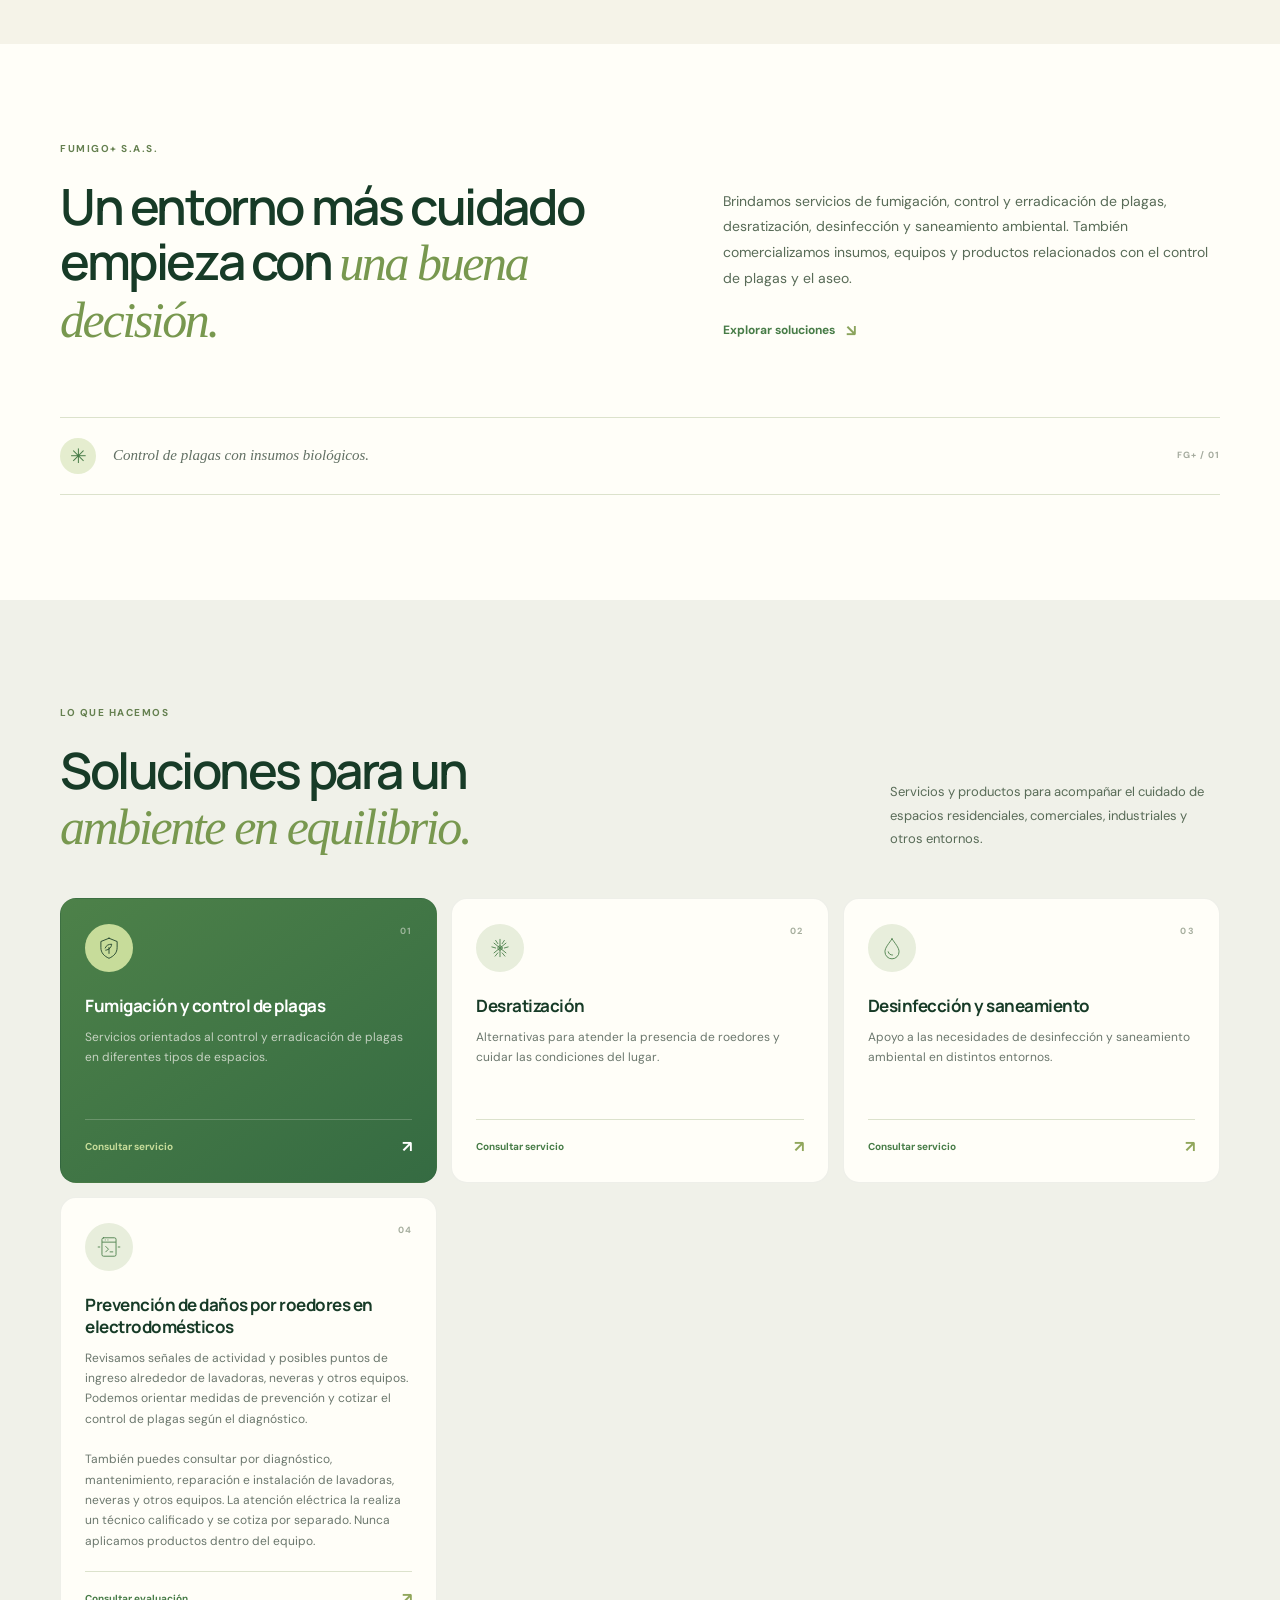
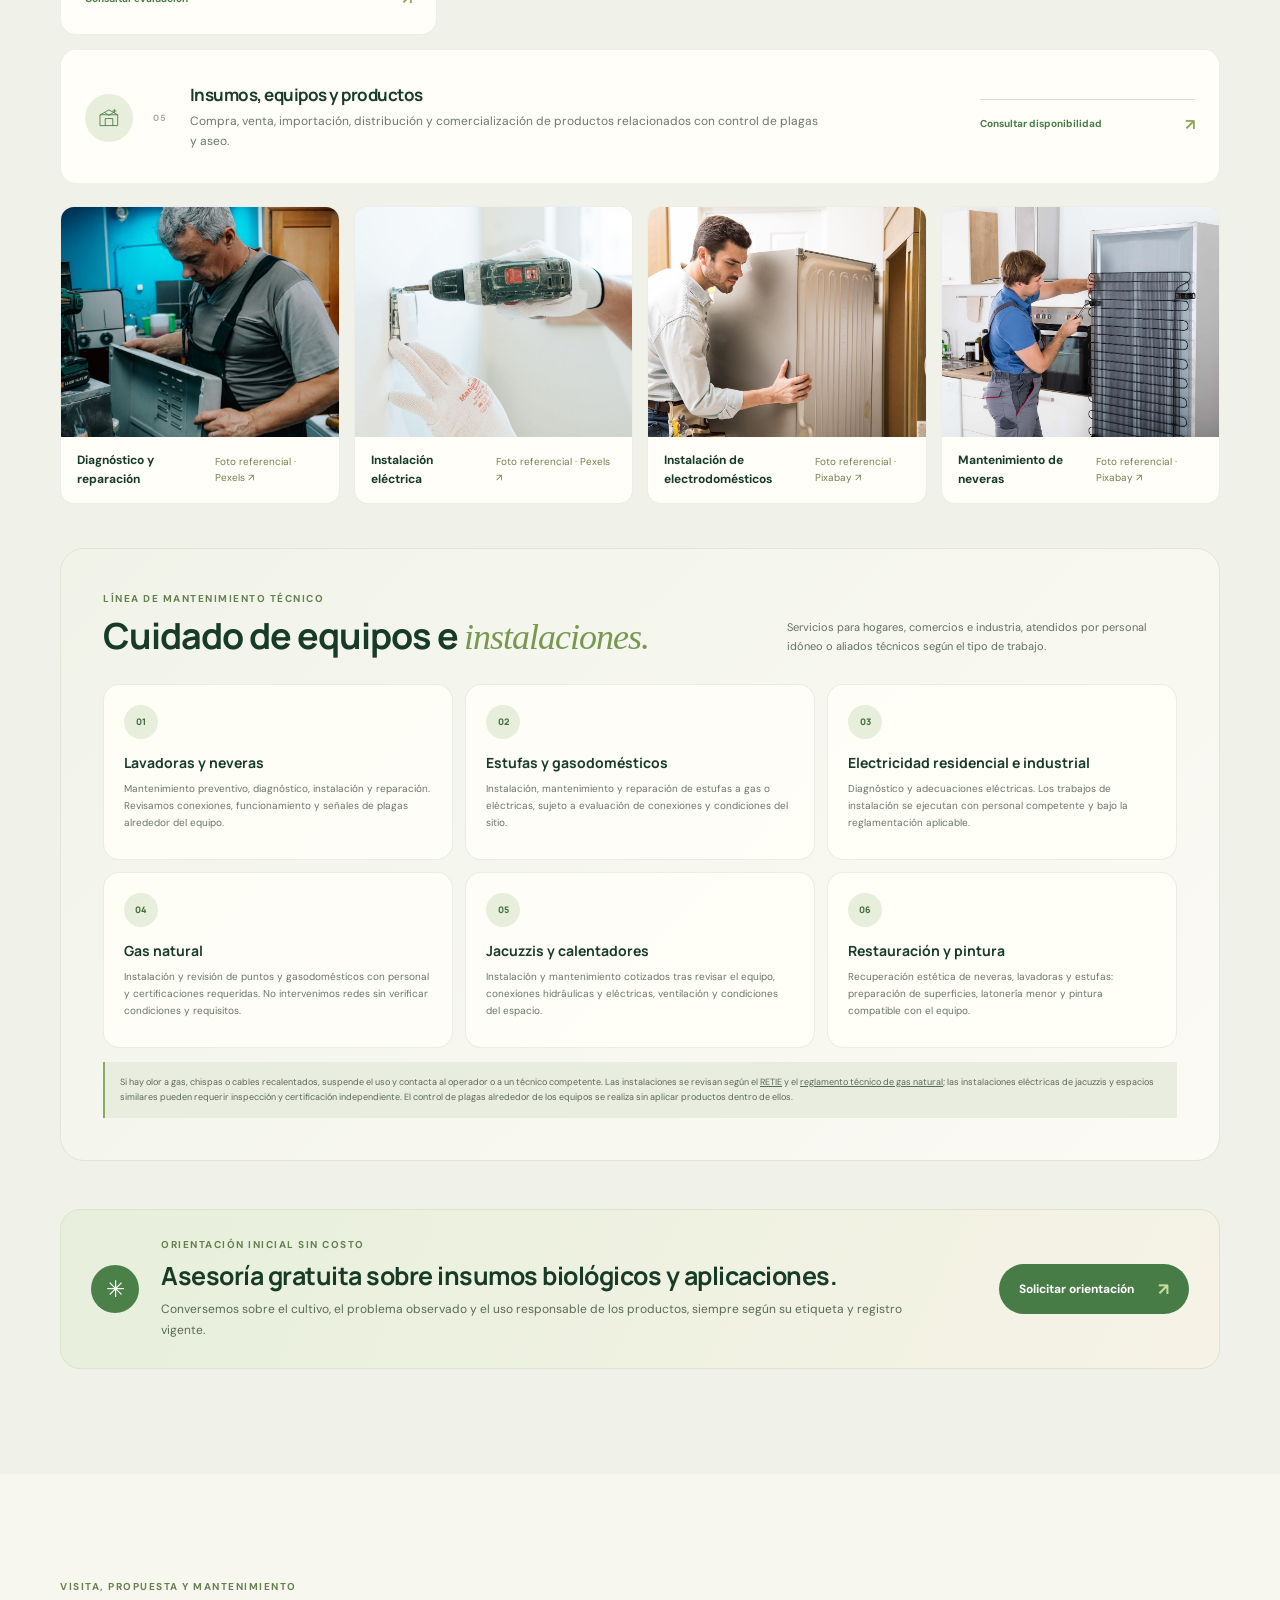
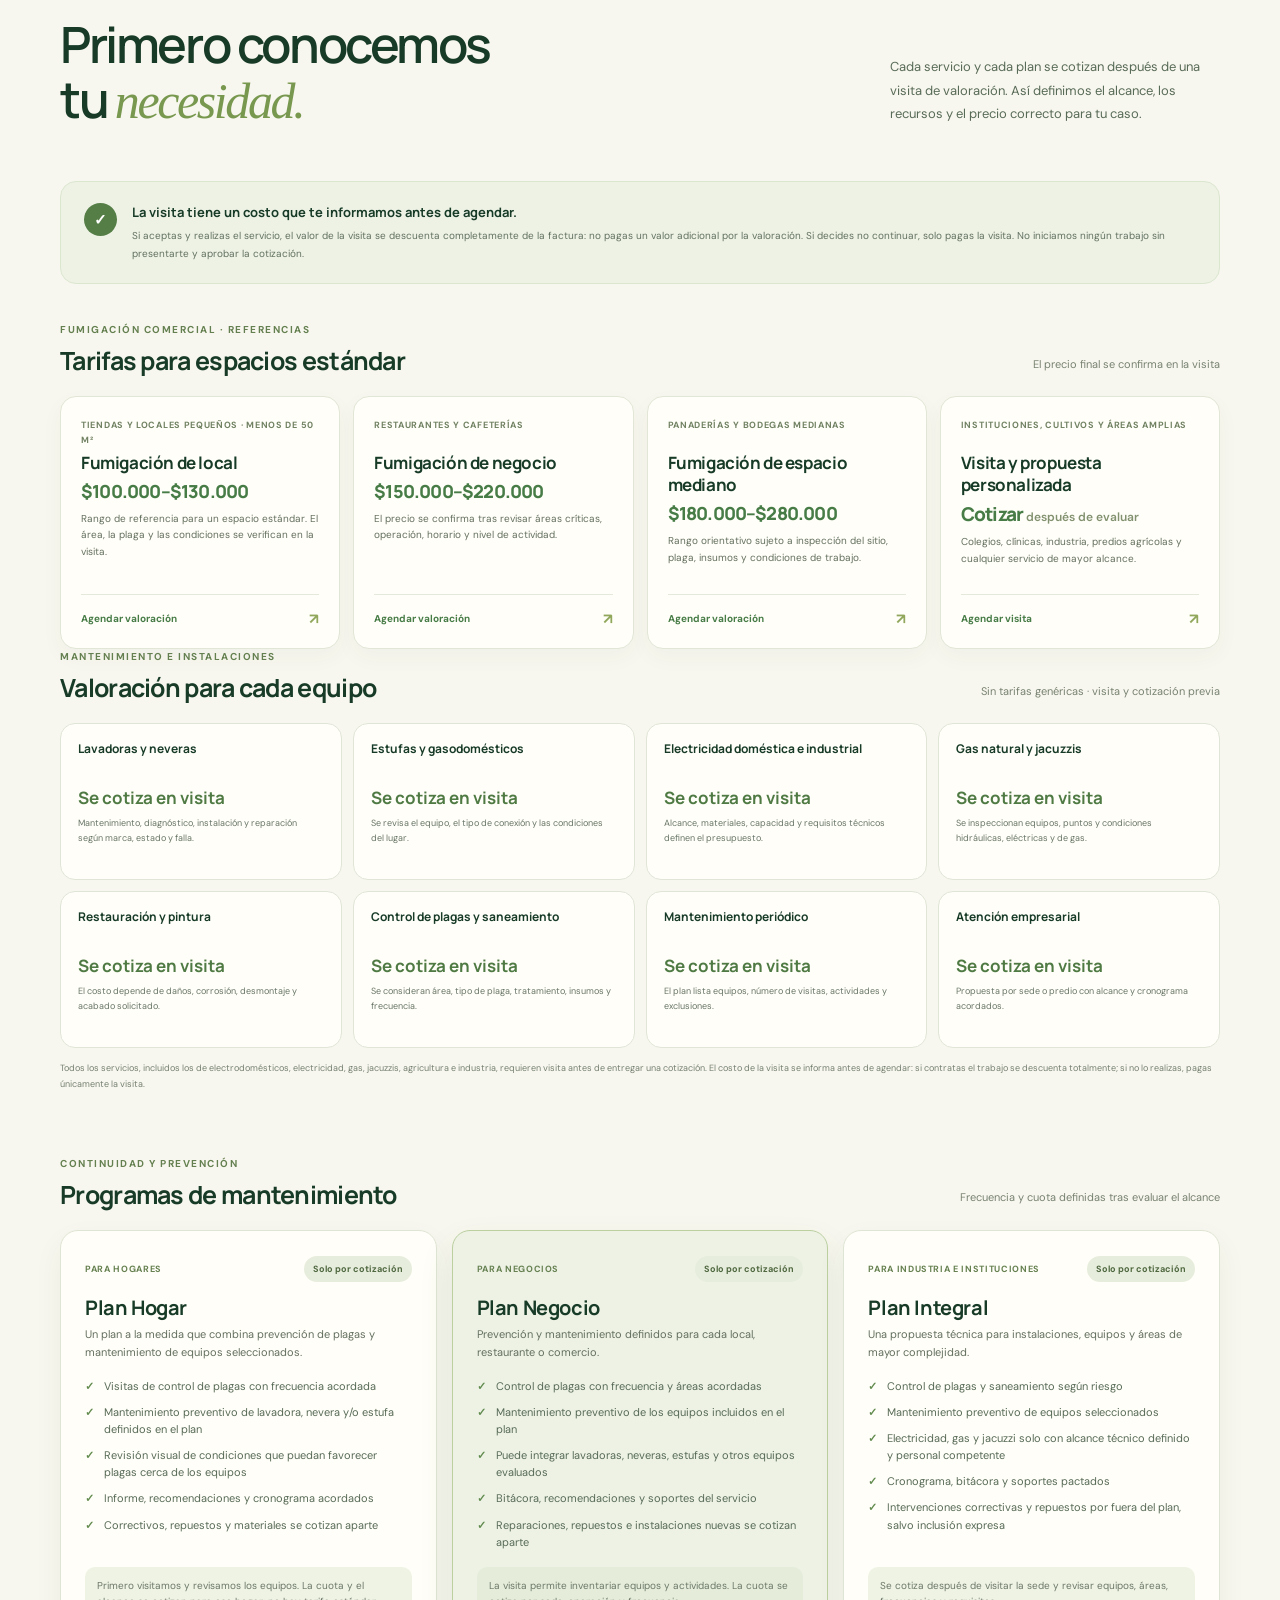
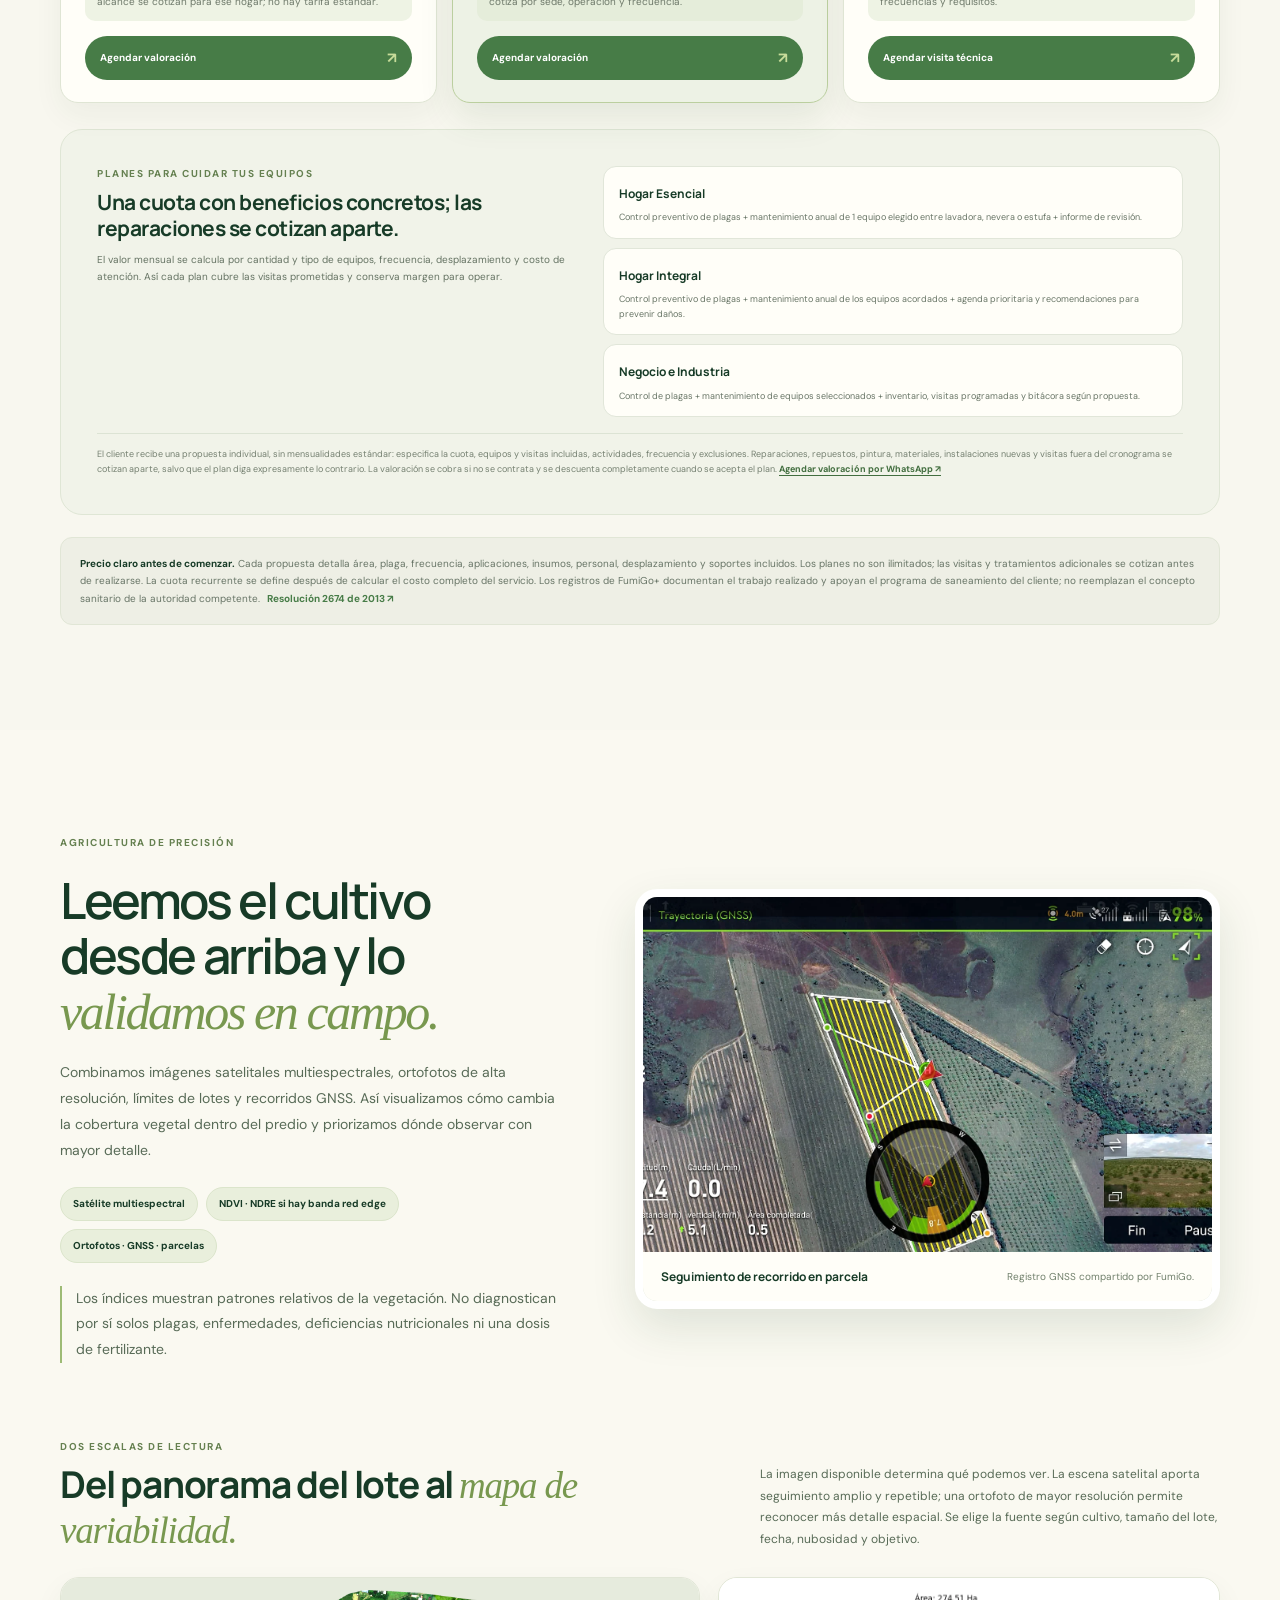
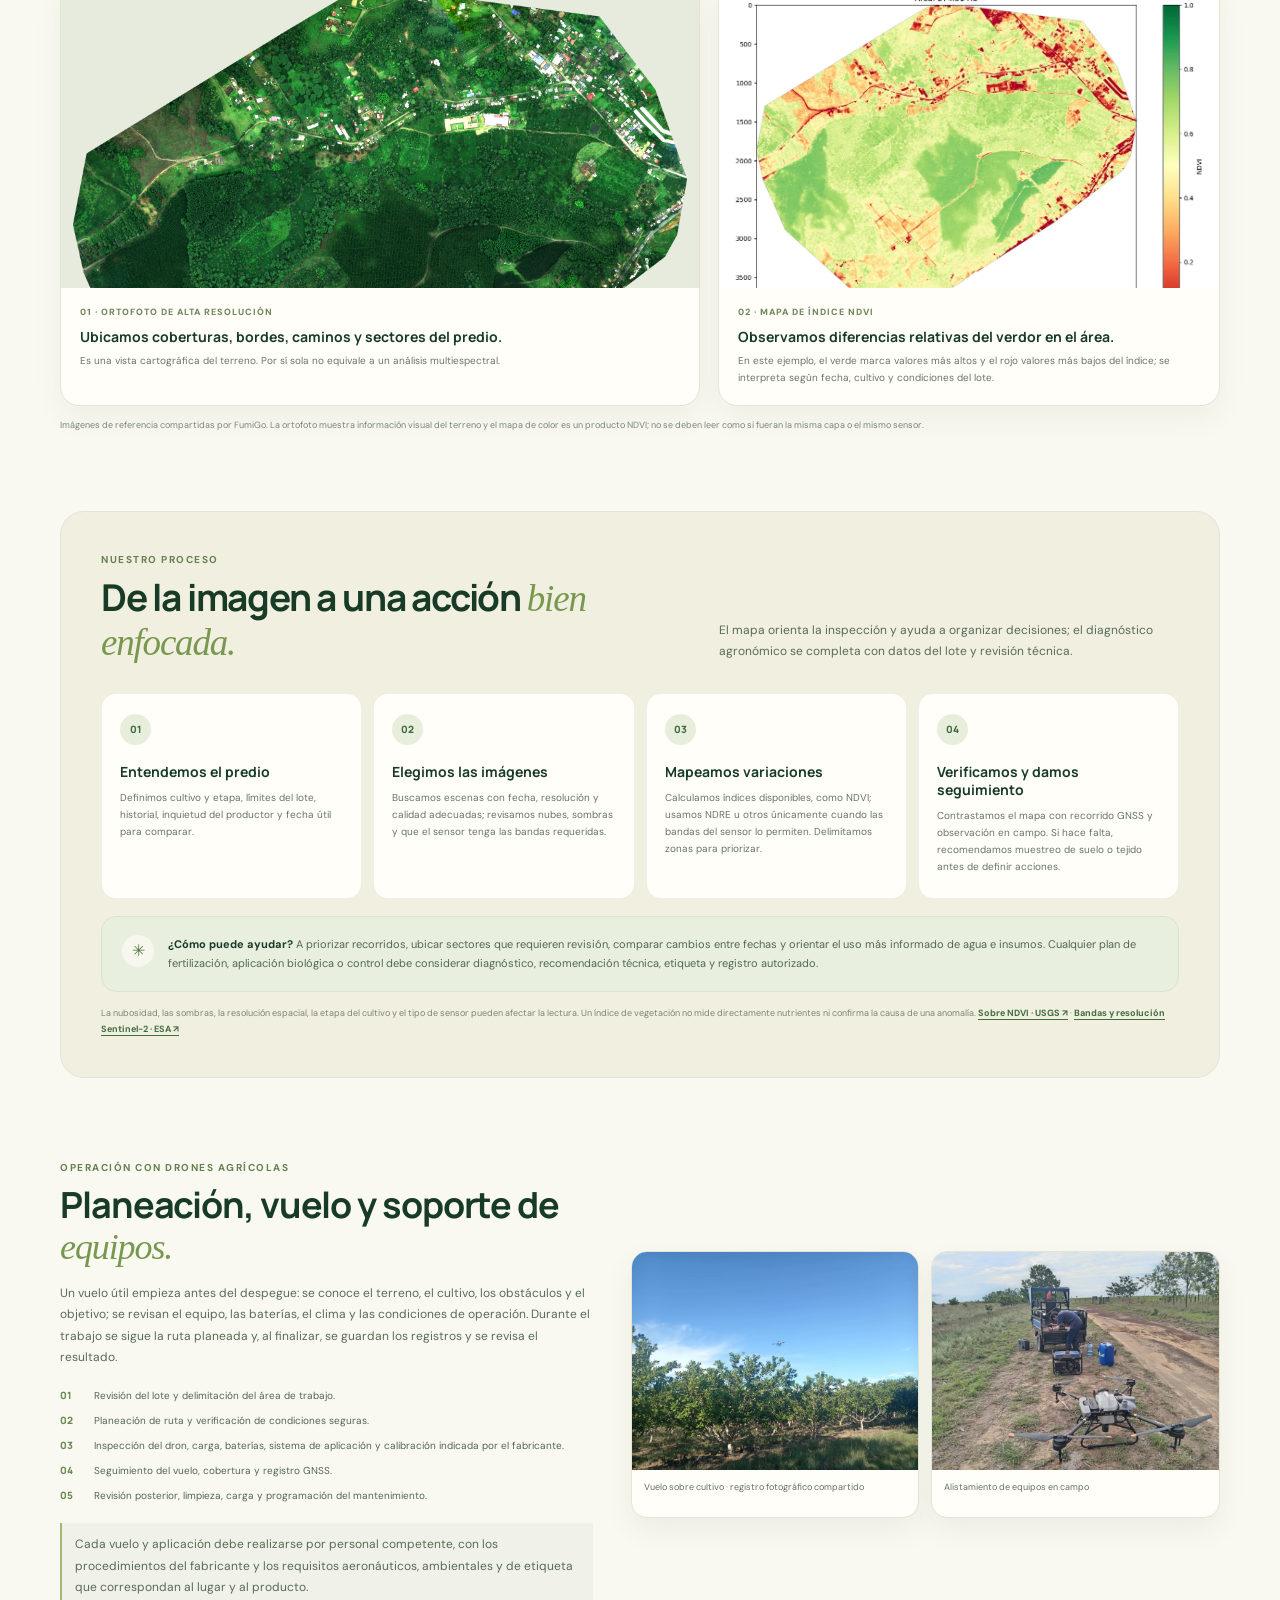
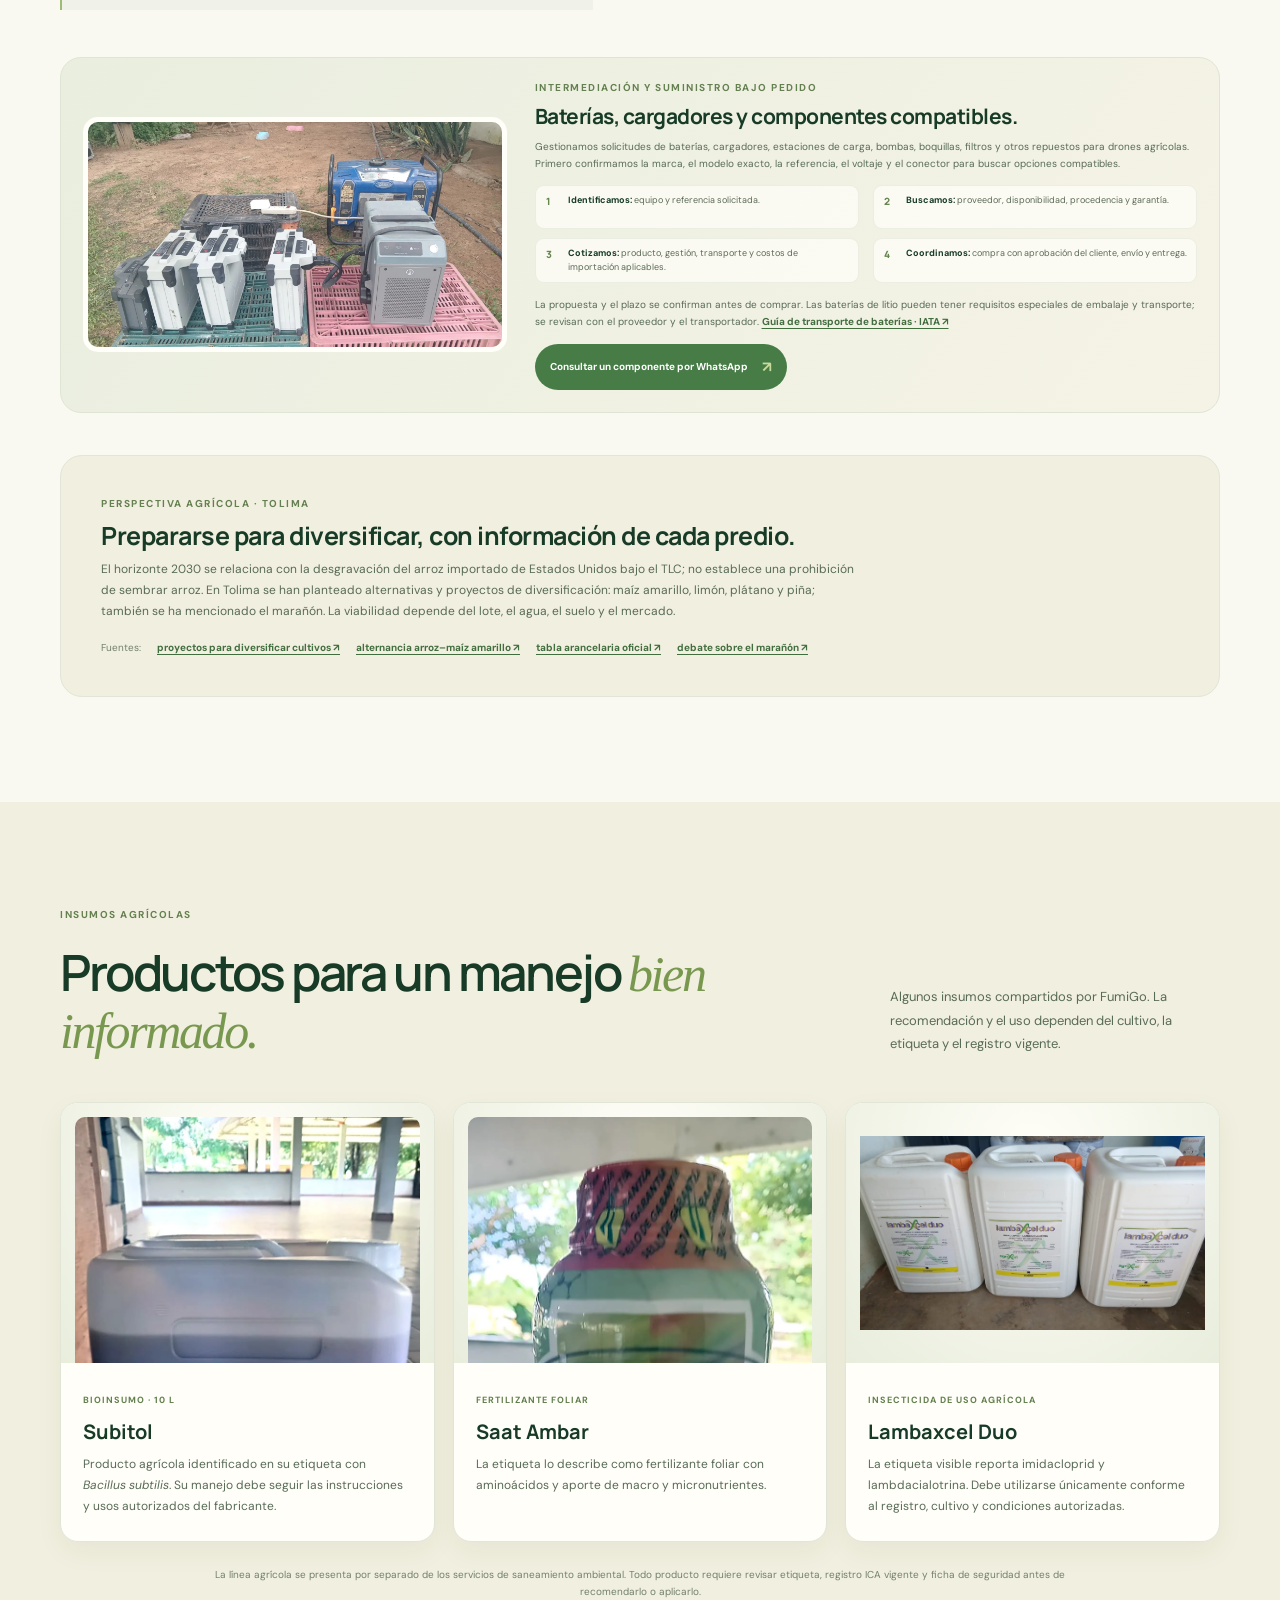
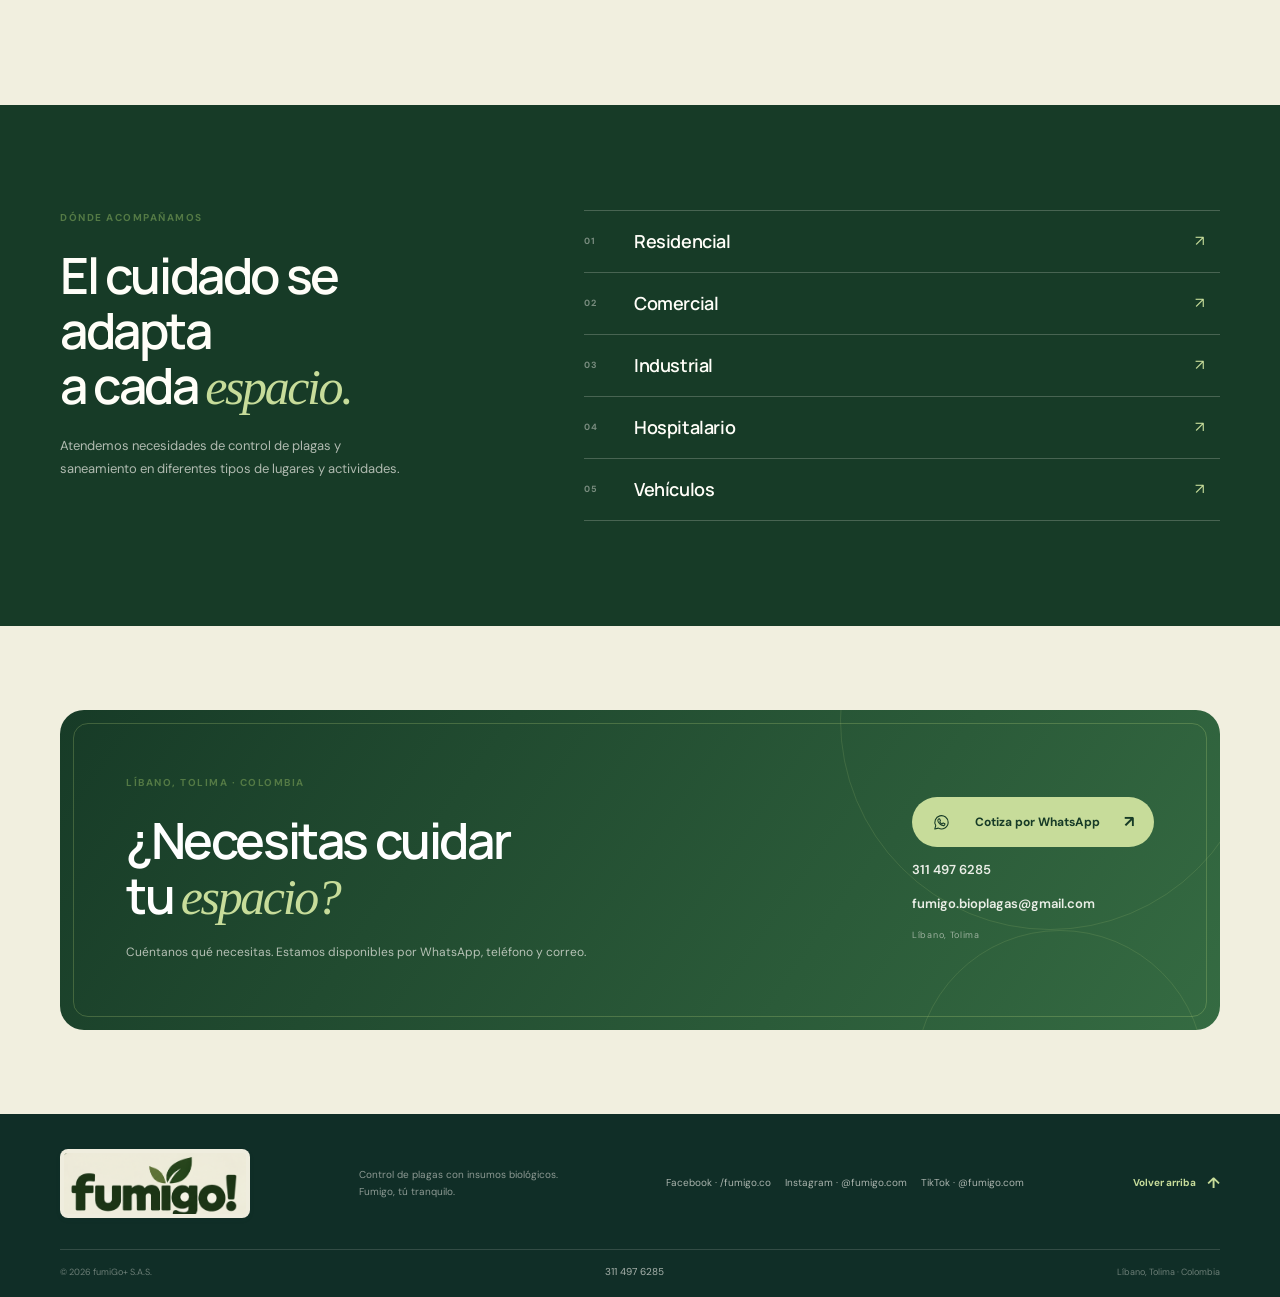
==== commit 4a1c2376: "Move responsible fumigation overview below hero" ====
--- a/index.html
+++ b/index.html
@@ -6,7 +6,7 @@
   <meta name="theme-color" content="#efedde">
   <meta name="description" content="FumiGo+ S.A.S.: control de plagas, análisis NDVI e imágenes multiespectrales, agricultura de precisión y operación con drones agrícolas en Líbano, Tolima.">
   <title>fumiGo+ S.A.S. | Control de plagas y saneamiento</title>
-  <link rel="stylesheet" href="style.css?v=agricultura-drones-20261104">
+  <link rel="stylesheet" href="style.css?v=application-steps-20261105">
 </head>
 <body>
   <a class="skip-link" href="#contenido">Saltar al contenido</a>
@@ -37,7 +37,7 @@
           <p class="hero-lead">Fumigación, desratización, desinfección y saneamiento ambiental para espacios residenciales, comerciales e industriales.</p>
           <div class="hero-actions">
             <a class="button button-primary" href="https://wa.me/573114976285?text=Hola%2C%20quiero%20informaci%C3%B3n%20sobre%20los%20servicios%20de%20FumiGo" target="_blank" rel="noopener noreferrer">Escríbenos por WhatsApp <span aria-hidden="true">↗</span></a>
-            <a class="text-link" href="#servicios">Conoce nuestros servicios <span aria-hidden="true">↓</span></a>
+            <a class="text-link" href="#aplicacion-responsable">Así trabajamos <span aria-hidden="true">↓</span></a>
           </div>
           <div class="hero-note"><span class="note-line"></span><span>Soluciones para distintos espacios y necesidades.</span></div>
         </div>
@@ -54,6 +54,45 @@
         </figure>
       </div>
       <div class="hero-bottom container"><span>Líbano · Tolima</span><span class="hero-bottom-line"></span><span>Fumigación y control integral</span></div>
+    </section>
+
+    <section class="application-section section-pad" id="aplicacion-responsable" aria-labelledby="application-title">
+      <div class="container">
+        <div class="equipment-row">
+          <div class="equipment-visual">
+            <img class="equipment-worker" src="assets/fumigation-ppe-reference.webp" alt="Persona realizando una labor de fumigación con traje, guantes, gafas y respirador; fotografía referencial" loading="lazy" decoding="async">
+            <div class="equipment-tools">
+              <img class="equipment-sprayer" src="assets/backpack-sprayer.webp" alt="Bomba de espalda para aplicación, imagen referencial" loading="lazy" decoding="async">
+              <img class="equipment-shield" src="assets/face-shield.webp" alt="Protector facial de seguridad" loading="lazy" decoding="async">
+            </div>
+          </div>
+          <div class="equipment-copy">
+            <p class="eyebrow eyebrow-dark">Aplicación responsable</p>
+            <h2 id="application-title">Equipos adecuados y protección para cada labor.</h2>
+            <p>FumiGo realiza fumigación y control de plagas en espacios residenciales, comerciales y rurales. Antes de intervenir, valoramos el lugar y definimos el método, los equipos y las medidas de protección según la plaga, el entorno y las indicaciones del producto autorizado.</p>
+            <a class="photo-credit" href="https://www.pexels.com/photo/a-woman-fumigating-while-wearing-a-personal-protective-equipment-4176415/" target="_blank" rel="noopener noreferrer">Foto referencial: Michelangelo Buonarroti · Pexels ↗</a>
+          </div>
+        </div>
+        <div class="application-steps" aria-label="Etapas del servicio de fumigación">
+          <article class="application-step">
+            <span class="application-step-icon"><svg viewBox="0 0 48 48" aria-hidden="true"><circle cx="21" cy="21" r="12"/><path d="m30 30 10 10M16 21h10m-5-5v10"/></svg></span>
+            <span class="application-step-number">01</span><h3>Valoramos el espacio</h3><p>Identificamos el área, la plaga observada y las condiciones del lugar antes de cotizar.</p>
+          </article>
+          <article class="application-step">
+            <span class="application-step-icon"><svg viewBox="0 0 48 48" aria-hidden="true"><path d="M18 8h12v6l5 5v19a3 3 0 0 1-3 3H16a3 3 0 0 1-3-3V19l5-5V8Z"/><path d="M18 8h12m-17 15h22m-15-5h8"/></svg></span>
+            <span class="application-step-number">02</span><h3>Elegimos método y equipo</h3><p>Definimos la técnica, la bomba y la boquilla adecuadas para el servicio.</p>
+          </article>
+          <article class="application-step">
+            <span class="application-step-icon"><svg viewBox="0 0 48 48" aria-hidden="true"><path d="M24 5 39 11v12c0 10-6 16-15 20C15 39 9 33 9 23V11l15-6Z"/><path d="M16 23h16M18 18h12M18 28h12m-9 5h6"/></svg></span>
+            <span class="application-step-number">03</span><h3>Aplicamos con protección</h3><p>Los elementos de protección se seleccionan según la evaluación de riesgo y la etiqueta.</p>
+          </article>
+          <article class="application-step">
+            <span class="application-step-icon"><svg viewBox="0 0 48 48" aria-hidden="true"><path d="M13 7h19l6 6v28H13zM32 7v7h6M19 22h13m-13 6h13m-13 6h8"/><path d="m8 25 3 3 5-6"/></svg></span>
+            <span class="application-step-number">04</span><h3>Dejamos recomendaciones</h3><p>Explicamos las medidas posteriores y documentamos el alcance realizado.</p>
+          </article>
+        </div>
+        <p class="application-photo-note">Las fotografías son ilustrativas y no representan a personal de FumiGo.</p>
+      </div>
     </section>
 
     <section class="intro section-pad" id="nosotros">
@@ -279,21 +318,6 @@
           </div>
         </aside>
 
-        <div class="equipment-row">
-          <div class="equipment-visual">
-            <img class="equipment-worker" src="assets/fumigation-ppe-reference.webp" alt="Persona realizando una labor de fumigación con traje, guantes, gafas y respirador; fotografía referencial" loading="lazy" decoding="async">
-            <div class="equipment-tools">
-              <img class="equipment-sprayer" src="assets/backpack-sprayer.webp" alt="Bomba de espalda para aplicación, imagen referencial" loading="lazy" decoding="async">
-              <img class="equipment-shield" src="assets/face-shield.webp" alt="Protector facial de seguridad" loading="lazy" decoding="async">
-            </div>
-          </div>
-          <div class="equipment-copy">
-            <p class="eyebrow eyebrow-dark">Aplicación responsable</p>
-            <h3>Equipos adecuados y protección para cada labor.</h3>
-            <p>La selección de bomba, boquilla, calibración y elementos de protección personal depende del trabajo y del producto autorizado. Guantes, protección respiratoria, ocular y facial se definen según la etiqueta, la ficha de seguridad y la evaluación de riesgo. Las fotos son ilustrativas, no corresponden a personal de FumiGo.</p>
-            <a class="photo-credit" href="https://www.pexels.com/photo/a-woman-fumigating-while-wearing-a-personal-protective-equipment-4176415/" target="_blank" rel="noopener noreferrer">Foto referencial: Michelangelo Buonarroti · Pexels ↗</a>
-          </div>
-        </div>
       </div>
     </section>
 
--- a/style.css
+++ b/style.css
@@ -395,6 +395,7 @@
 }
 
 .technology { background: #faf9f1; }
+.application-section { background: #f5f3e8; }
 .tech-grid { display: grid; grid-template-columns: .92fr 1.08fr; align-items: center; gap: clamp(36px, 6vw, 78px); }
 .tech-copy h2 { max-width: 570px; margin-bottom: 20px; }
 .tech-copy > p:not(.eyebrow) { color: var(--ink-soft); font-size: 14px; line-height: 1.85; }
@@ -407,11 +408,22 @@
 .tech-photo figcaption strong { font: 700 12px var(--display); }
 .tech-photo figcaption span { color: #71806c; font-size: 10px; }
 .equipment-row { display: grid; grid-template-columns: 1.05fr .95fr; align-items: center; gap: 50px; margin-top: 88px; padding: 32px; background: linear-gradient(130deg, #edf0e3, #f5f2e4); border: 1px solid #e1e6d6; border-radius: 24px; }
+.application-section .equipment-row { margin-top: 0; margin-bottom: 22px; }
 .equipment-visual { position: relative; display: flex; align-items: center; gap: 14px; min-height: 236px; }
 .equipment-sprayer { display: block; width: 64%; height: 236px; object-fit: cover; border: 6px solid #fffef8; border-radius: 18px; box-shadow: 0 12px 30px rgba(27,62,34,.12); }
 .equipment-shield { display: block; width: 31%; height: 162px; object-fit: contain; padding: 8px; background: #fffef8; border: 1px solid #e3e7dc; border-radius: 16px; box-shadow: 0 12px 30px rgba(27,62,34,.1); }
 .equipment-copy h3 { max-width: 430px; margin-bottom: 12px; color: var(--forest-deep); font: 700 clamp(22px, 2.7vw, 30px)/1.2 var(--display); letter-spacing: -.8px; }
 .equipment-copy > p:last-child { margin: 0; color: var(--ink-soft); font-size: 12px; line-height: 1.8; }
+.equipment-copy h2 { max-width: 490px; margin: 0 0 12px; color: var(--forest-deep); font: 700 clamp(24px, 3vw, 34px)/1.2 var(--display); letter-spacing: -.9px; }
+.equipment-copy > p:not(.eyebrow) { margin: 0; color: var(--ink-soft); font-size: 12px; line-height: 1.8; }
+.application-steps { display: grid; grid-template-columns: repeat(4, 1fr); gap: 12px; }
+.application-step { position: relative; min-height: 196px; padding: 20px 18px; background: #fffef8; border: 1px solid #e2e6da; border-radius: 16px; }
+.application-step-icon { display: grid; place-items: center; width: 43px; height: 43px; margin-bottom: 17px; color: #4d7544; background: #e9efdc; border-radius: 50%; }
+.application-step-icon svg { width: 24px; height: 24px; fill: none; stroke: currentColor; stroke-width: 1.7; stroke-linecap: round; stroke-linejoin: round; }
+.application-step-number { position: absolute; top: 22px; right: 19px; color: #9da994; font-size: 9px; font-weight: 800; letter-spacing: .8px; }
+.application-step h3 { margin: 0 0 8px; color: var(--forest-deep); font: 700 13px/1.35 var(--display); }
+.application-step p { margin: 0; color: #6b776d; font-size: 10px; line-height: 1.7; }
+.application-photo-note { margin: 10px 0 0; color: #7d877a; font-size: 9px; line-height: 1.6; text-align: right; }
 .supplies { background: #f1efdf; }
 .pricing { background: #f8f7ef; }
 .pricing .section-heading { margin-bottom: 52px; }
@@ -467,6 +479,7 @@
 .product-disclaimer { max-width: 860px; margin: 24px auto 0; color: #71806c; font-size: 10px; line-height: 1.7; text-align: center; }
 
 @media (max-width: 900px) {
+  .application-steps { grid-template-columns: repeat(2, 1fr); }
   .tech-grid { grid-template-columns: 1fr 1fr; gap: 30px; }
   .equipment-row { gap: 28px; padding: 25px; }
   .equipment-visual { gap: 10px; }
@@ -479,6 +492,10 @@
   .product-copy { padding: 18px; }
 }
 @media (max-width: 680px) {
+  .application-section { padding-top: 44px; padding-bottom: 50px; }
+  .application-steps { grid-template-columns: 1fr; }
+  .application-step { min-height: 0; }
+  .application-photo-note { text-align: left; }
   .tech-grid, .equipment-row { grid-template-columns: 1fr; }
   .tech-grid { gap: 28px; }
   .tech-photo img { aspect-ratio: 4 / 3; }
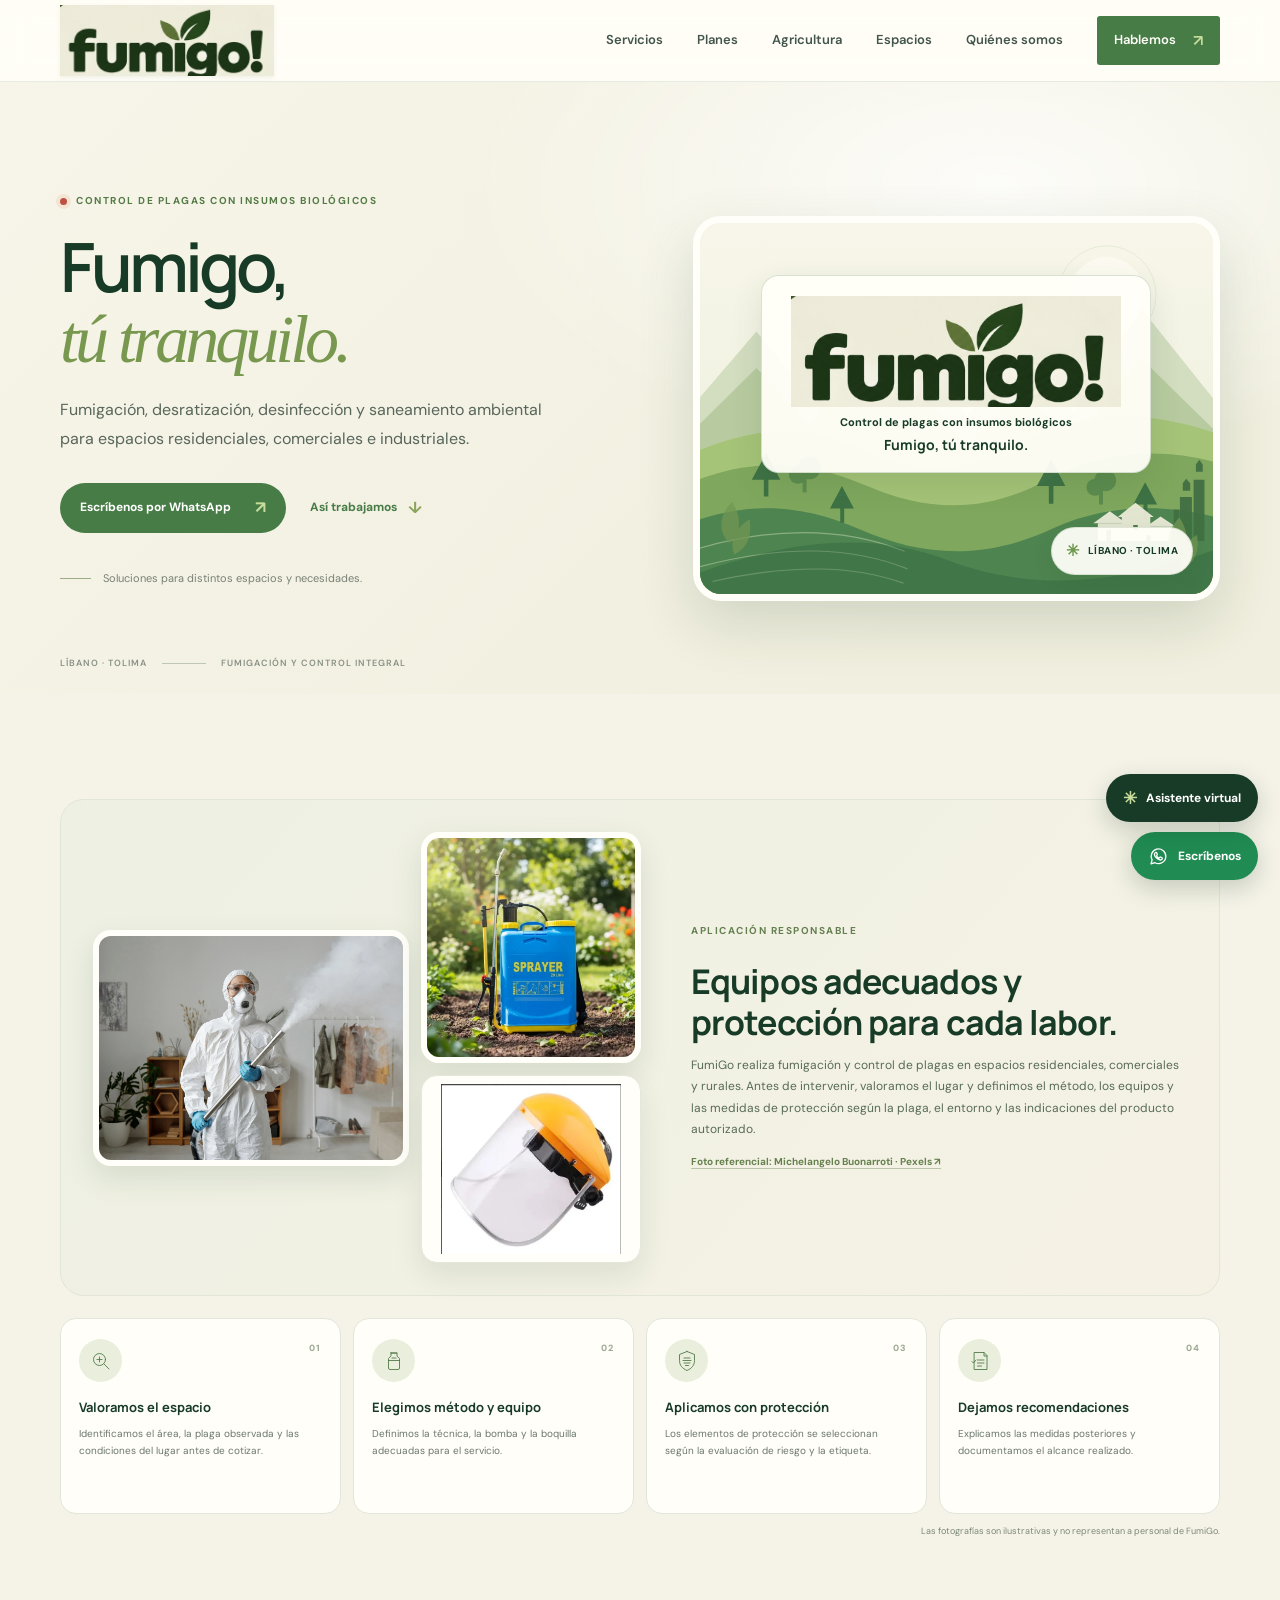
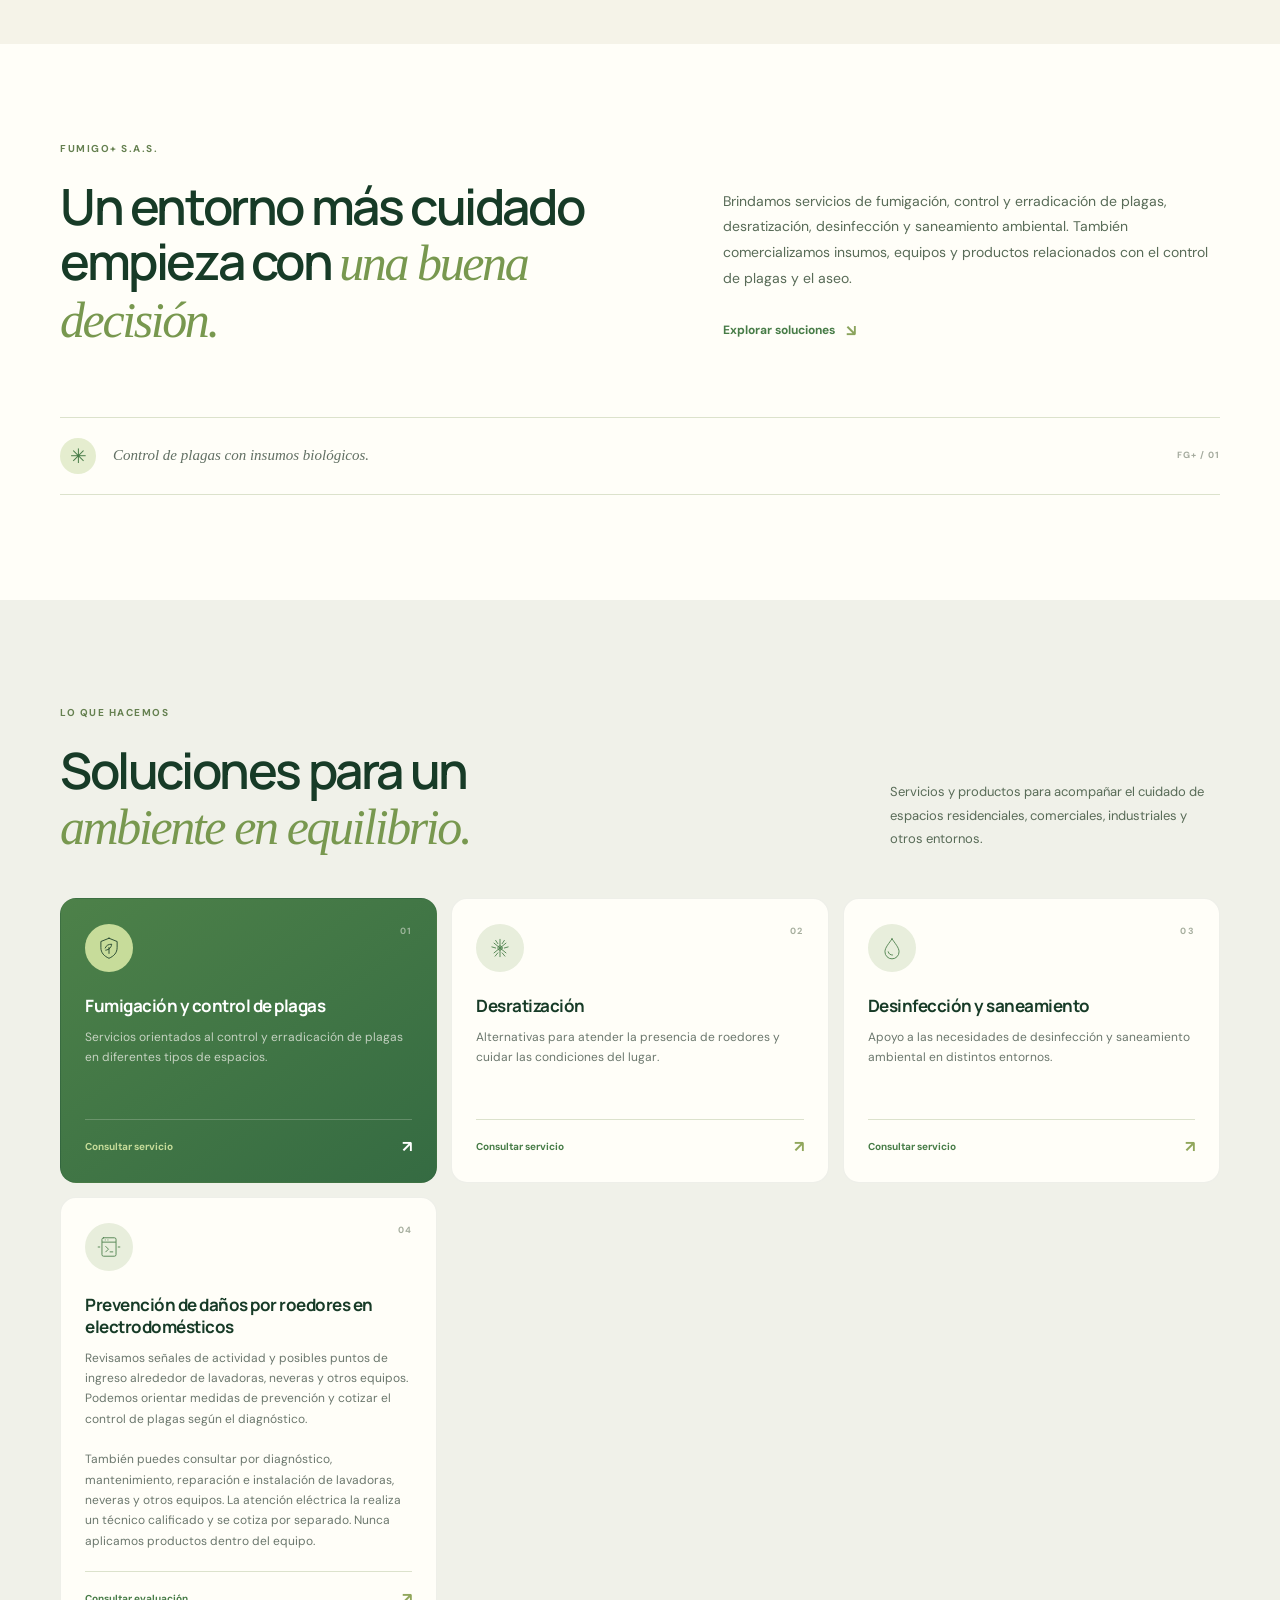
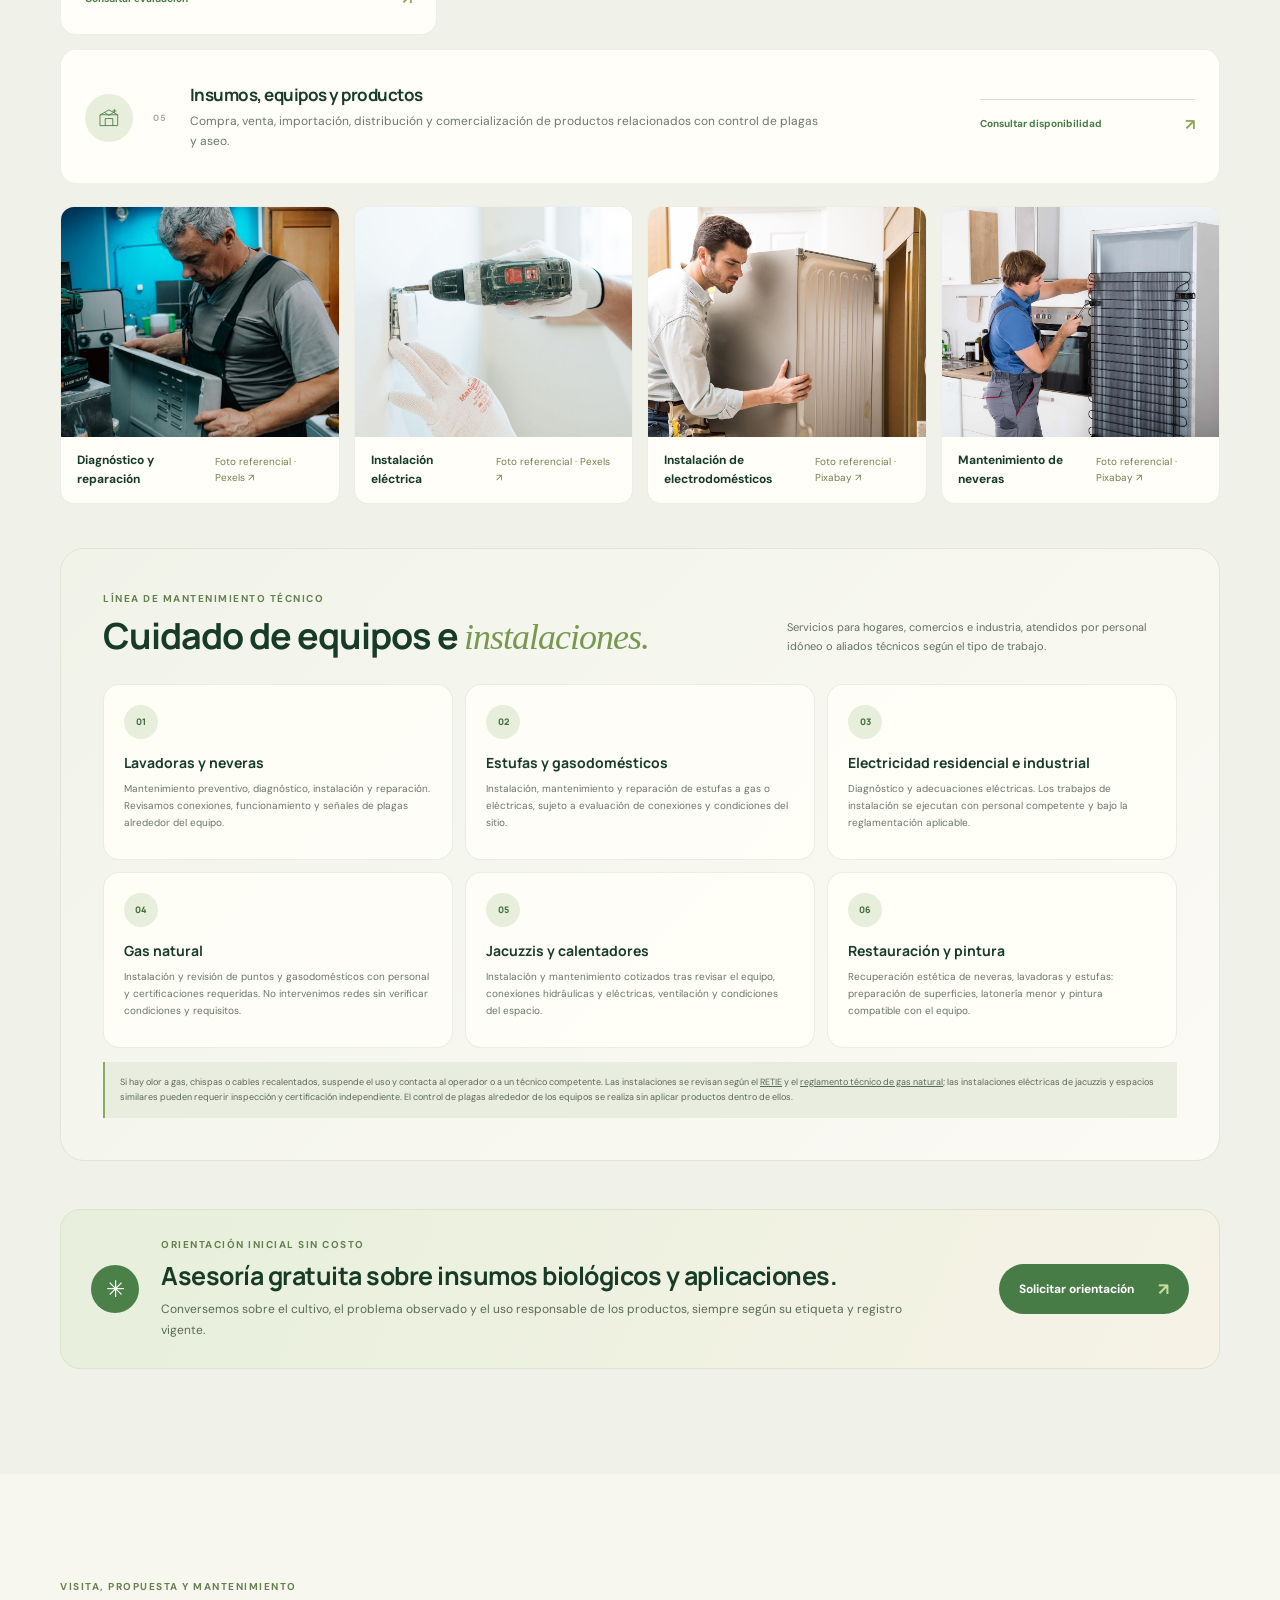
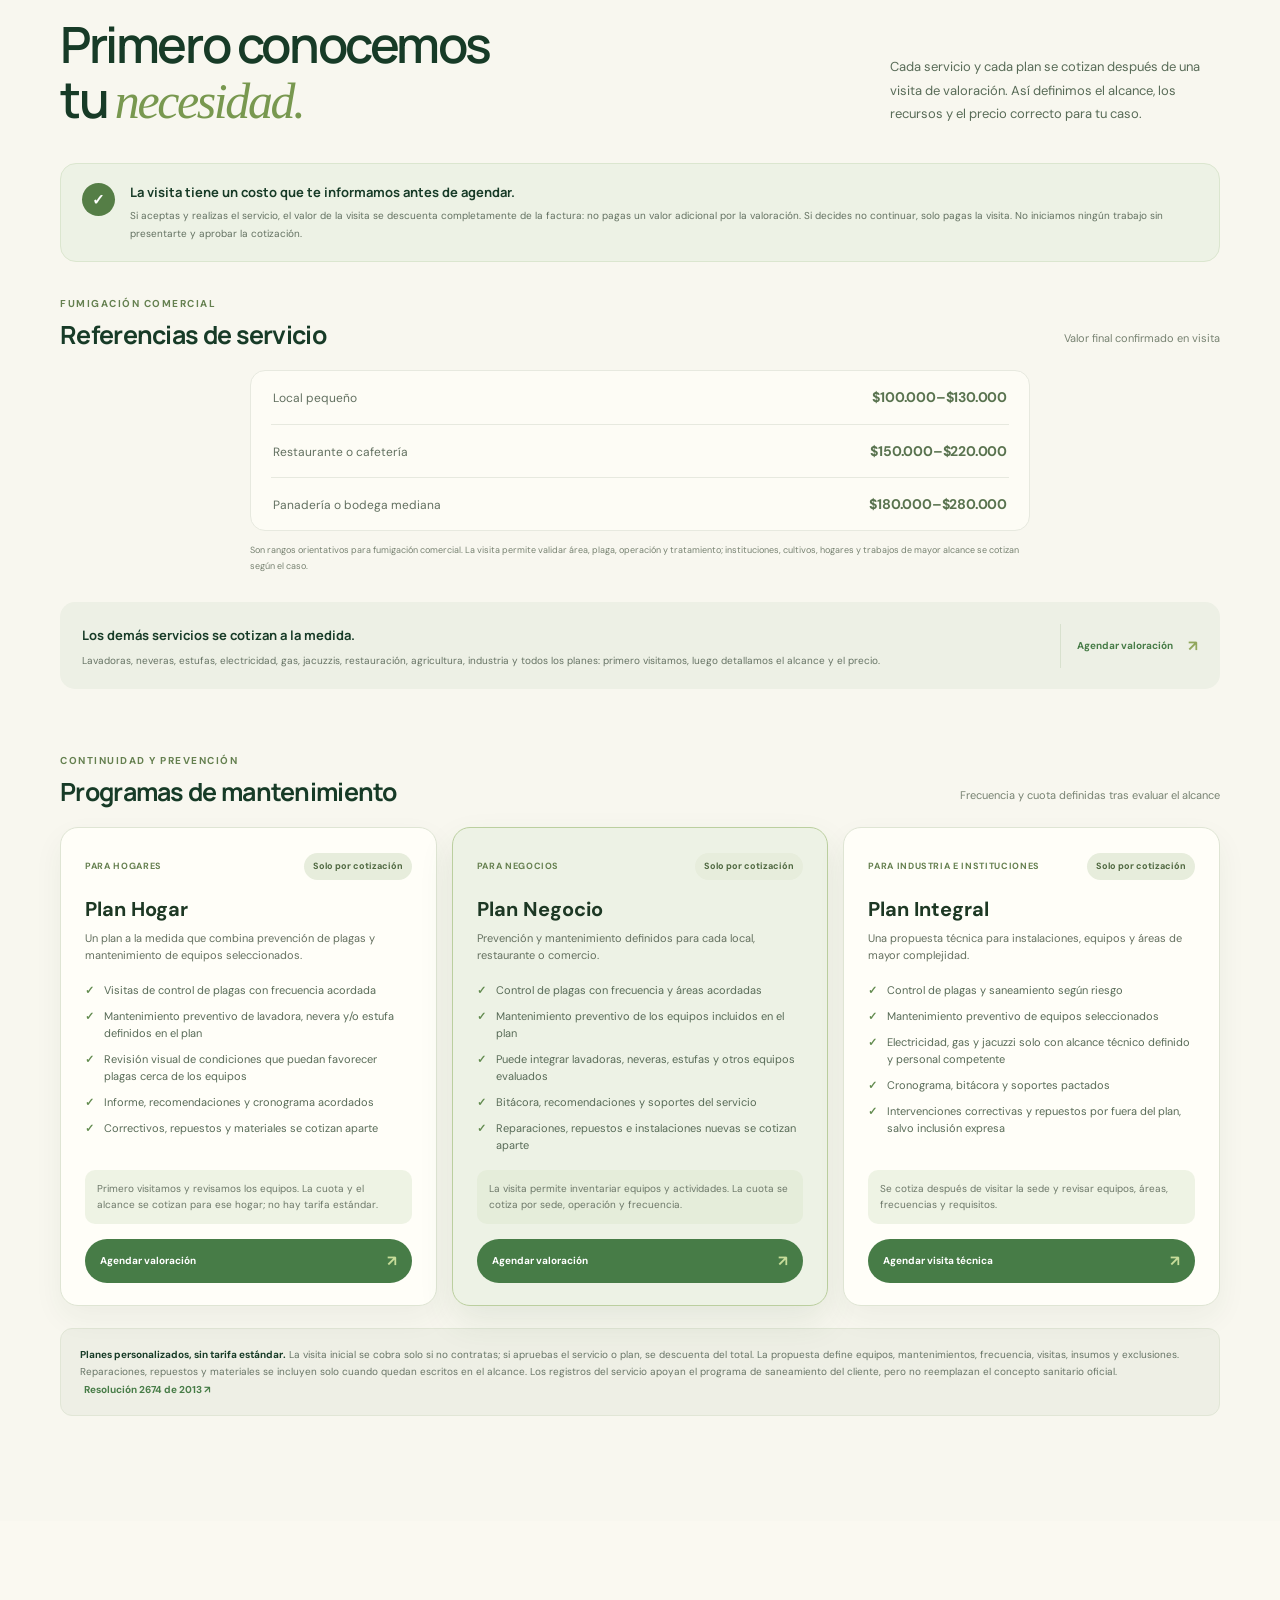
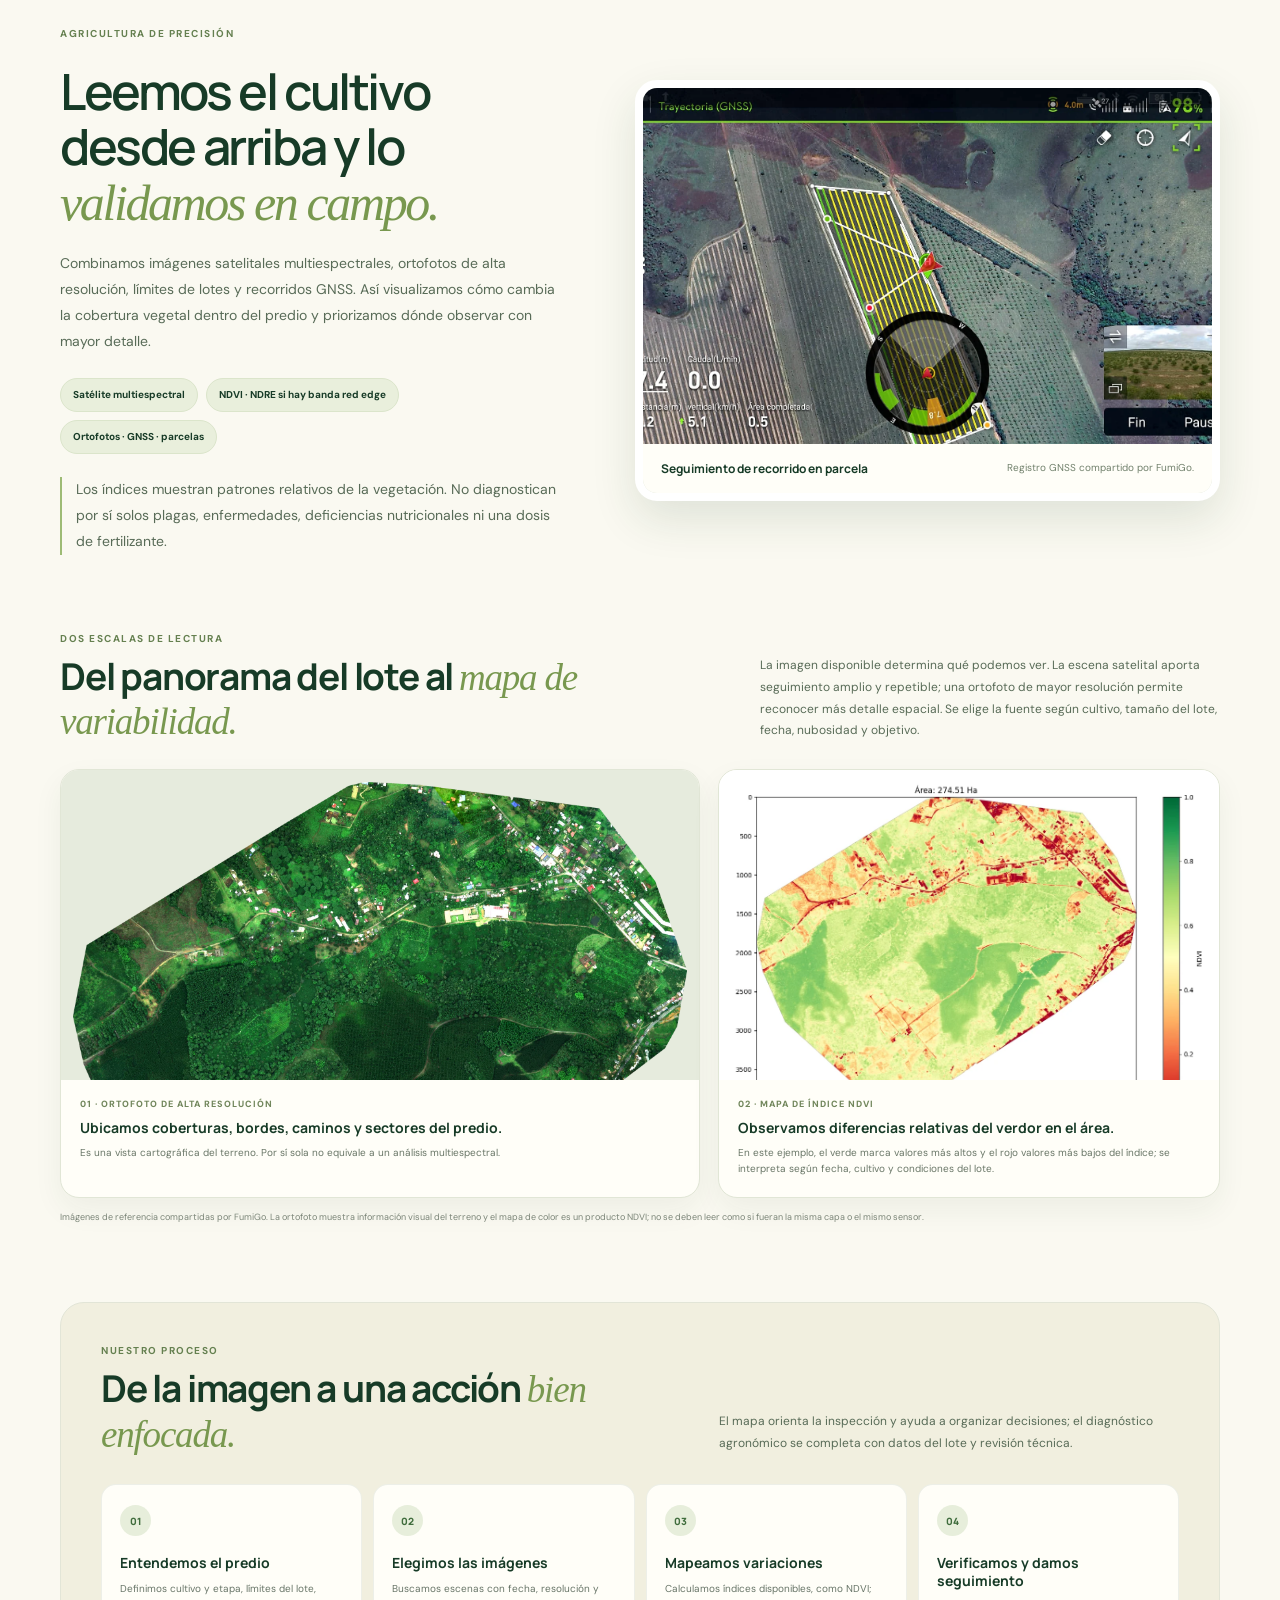
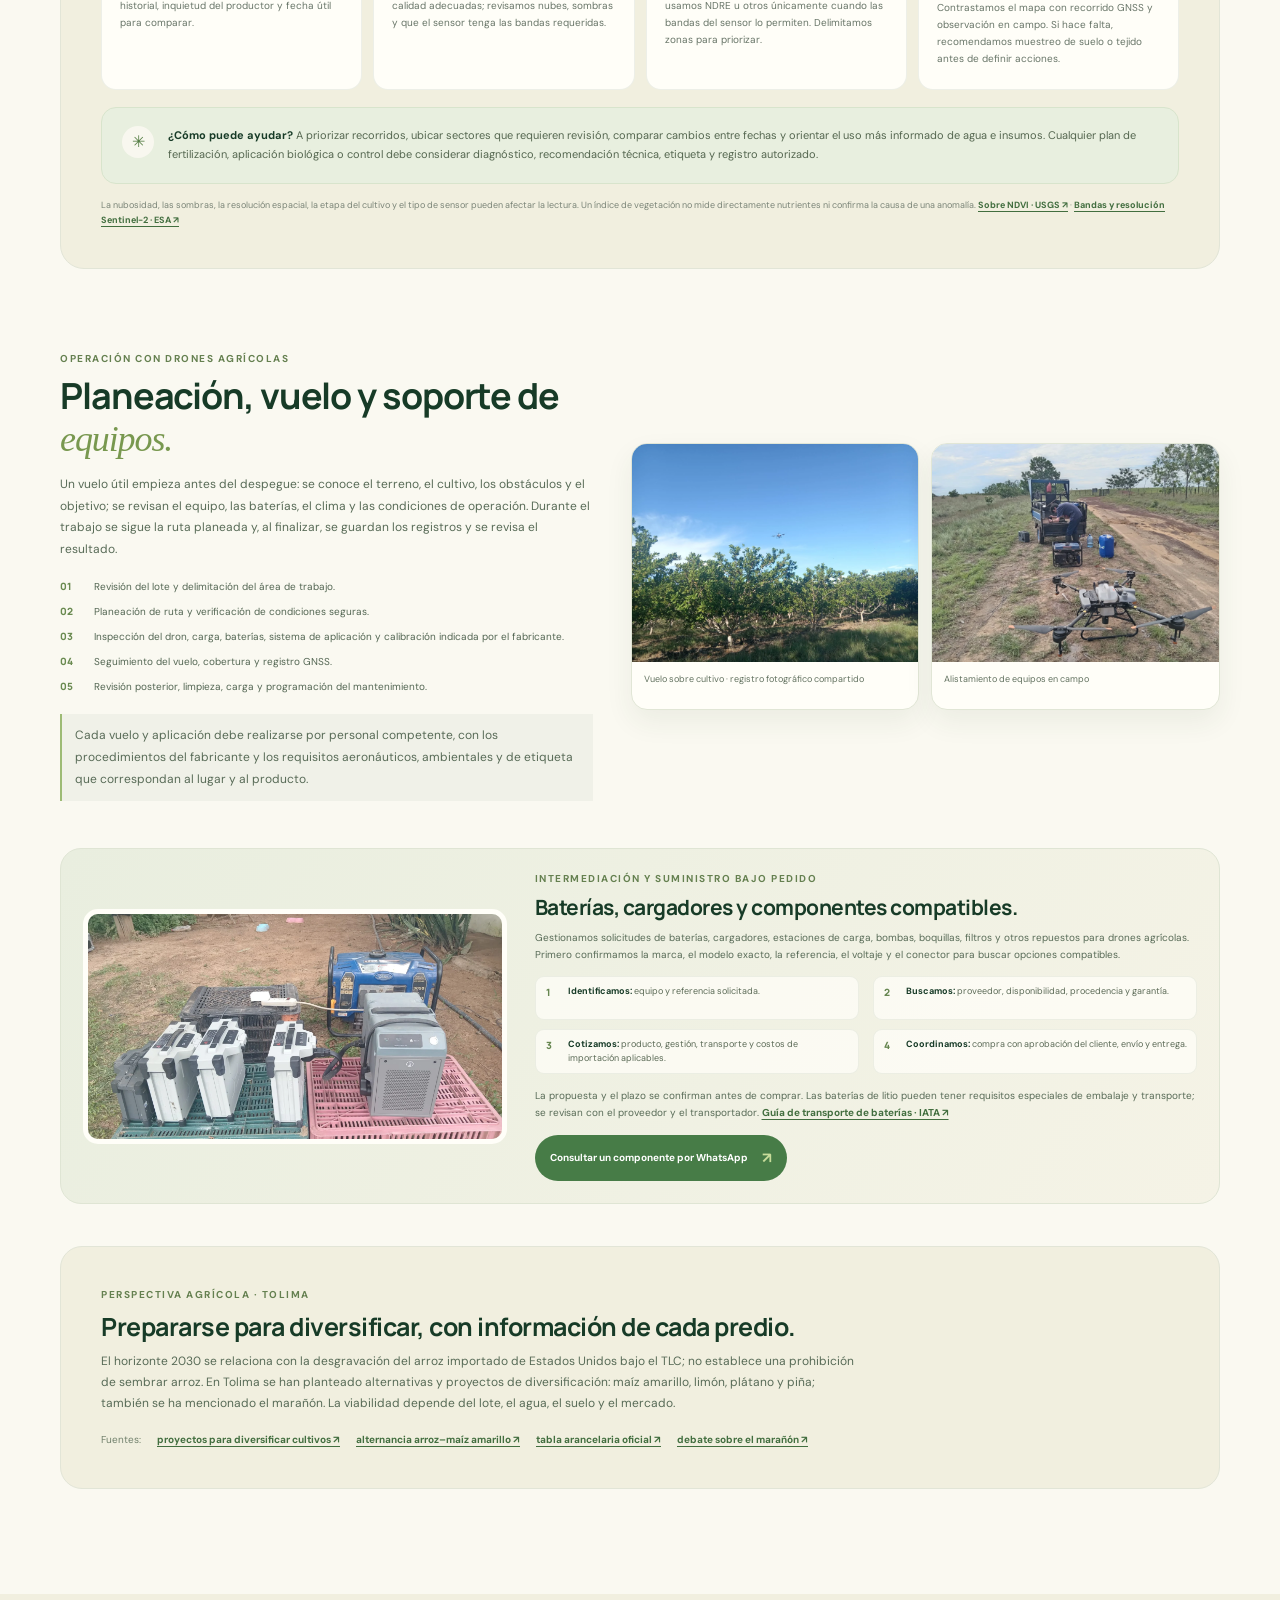
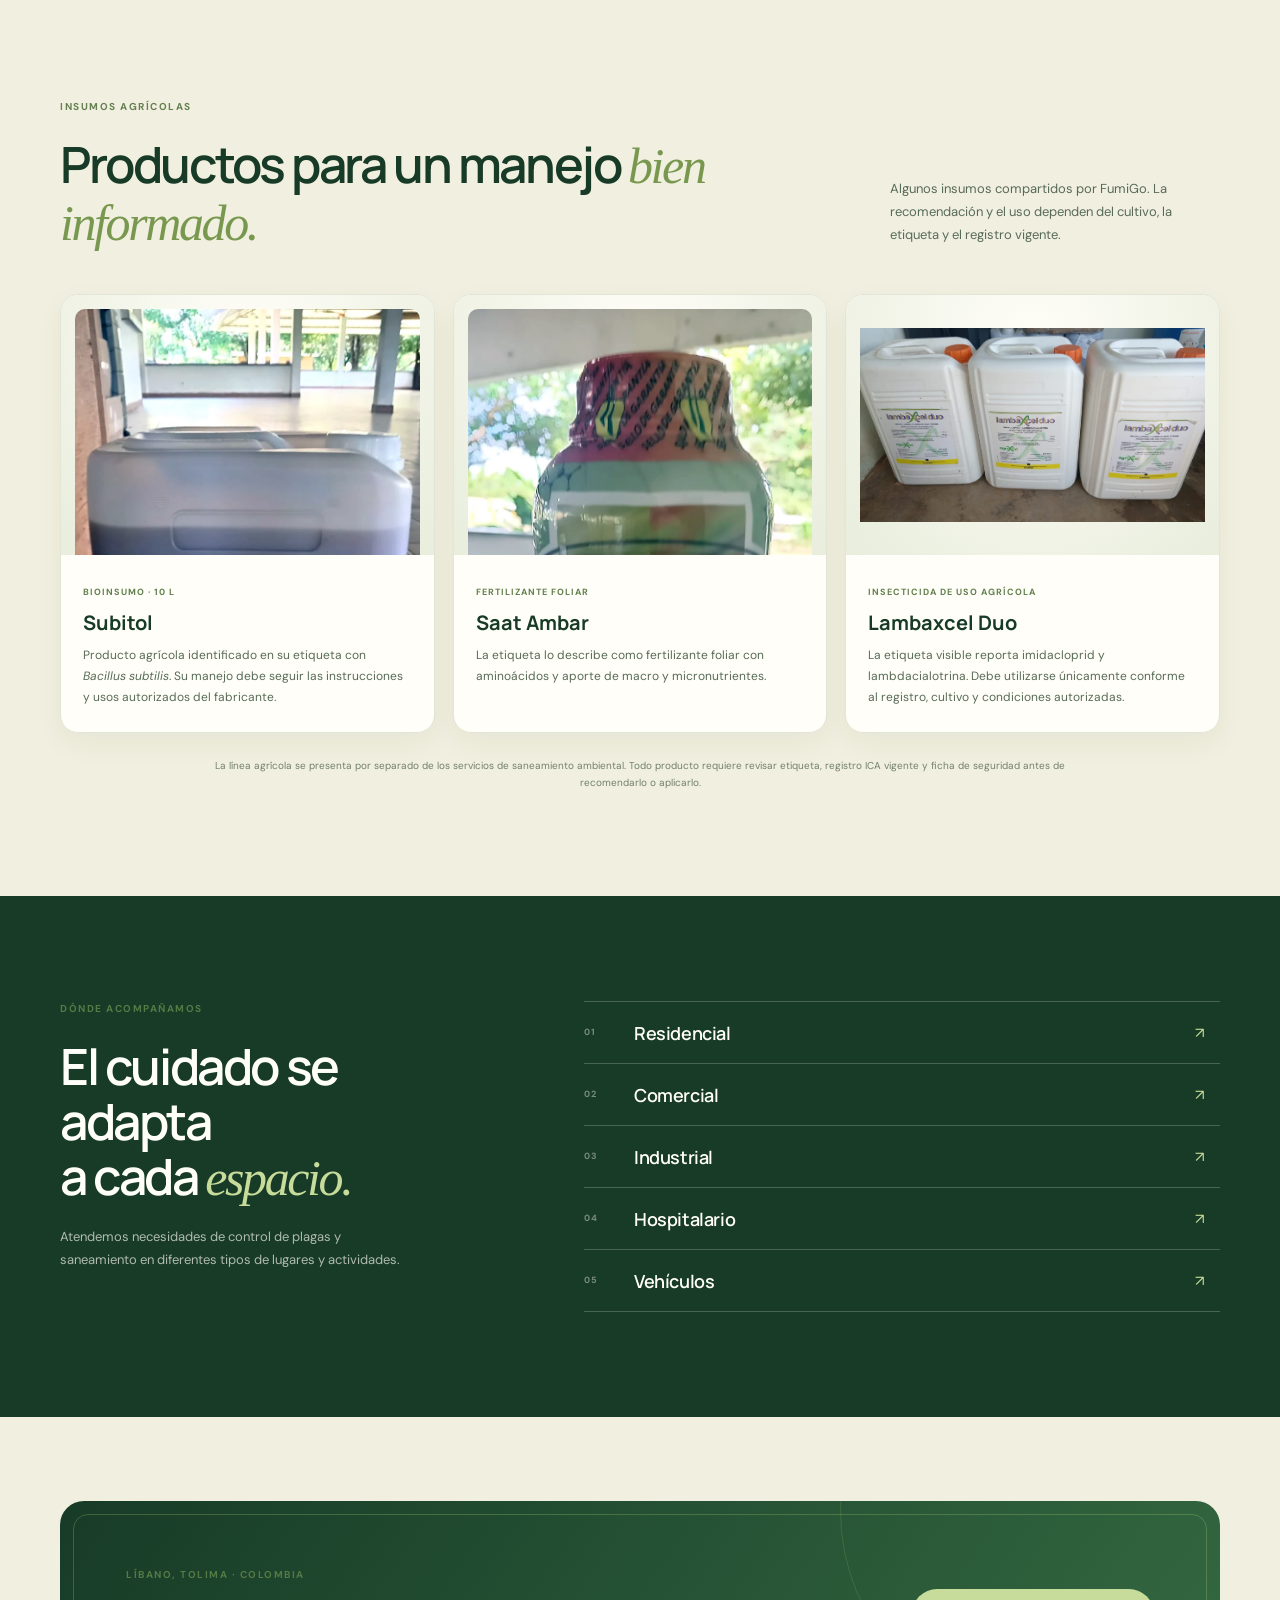
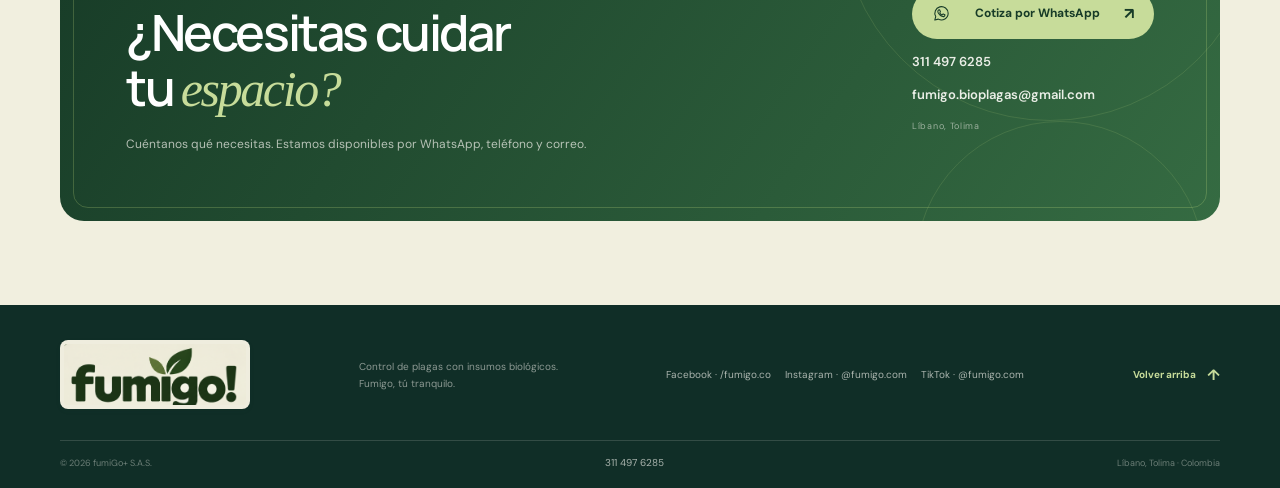
==== commit 251e2e56: "Simplify pricing display and remove redundant price cards" ====
--- a/index.html
+++ b/index.html
@@ -6,7 +6,7 @@
   <meta name="theme-color" content="#efedde">
   <meta name="description" content="FumiGo+ S.A.S.: control de plagas, análisis NDVI e imágenes multiespectrales, agricultura de precisión y operación con drones agrícolas en Líbano, Tolima.">
   <title>fumiGo+ S.A.S. | Control de plagas y saneamiento</title>
-  <link rel="stylesheet" href="style.css?v=application-steps-20261105">
+  <link rel="stylesheet" href="style.css?v=clean-pricing-20261105">
 </head>
 <body>
   <a class="skip-link" href="#contenido">Saltar al contenido</a>
@@ -205,26 +205,14 @@
 
         <aside class="visit-policy"><span class="visit-policy-icon">✓</span><div><strong>La visita tiene un costo que te informamos antes de agendar.</strong><p>Si aceptas y realizas el servicio, el valor de la visita se descuenta completamente de la factura: no pagas un valor adicional por la valoración. Si decides no continuar, solo pagas la visita. No iniciamos ningún trabajo sin presentarte y aprobar la cotización.</p></div></aside>
 
-        <div class="pricing-subheading"><div><p class="eyebrow eyebrow-dark">Fumigación comercial · referencias</p><h3>Tarifas para espacios estándar</h3></div><span>El precio final se confirma en la visita</span></div>
-        <div class="oneoff-grid">
-          <article class="price-card"><span class="price-kicker">Tiendas y locales pequeños · menos de 50 m²</span><h4>Fumigación de local</h4><p class="price-range">$100.000–$130.000</p><p class="price-detail">Rango de referencia para un espacio estándar. El área, la plaga y las condiciones se verifican en la visita.</p><a class="price-link" href="https://wa.me/573114976285?text=Hola%2C%20quiero%20agendar%20una%20visita%20para%20cotizar%20fumigaci%C3%B3n%20de%20un%20local" target="_blank" rel="noopener noreferrer">Agendar valoración <span aria-hidden="true">↗</span></a></article>
-          <article class="price-card"><span class="price-kicker">Restaurantes y cafeterías</span><h4>Fumigación de negocio</h4><p class="price-range">$150.000–$220.000</p><p class="price-detail">El precio se confirma tras revisar áreas críticas, operación, horario y nivel de actividad.</p><a class="price-link" href="https://wa.me/573114976285?text=Hola%2C%20quiero%20agendar%20una%20visita%20para%20cotizar%20fumigaci%C3%B3n%20de%20mi%20negocio" target="_blank" rel="noopener noreferrer">Agendar valoración <span aria-hidden="true">↗</span></a></article>
-          <article class="price-card"><span class="price-kicker">Panaderías y bodegas medianas</span><h4>Fumigación de espacio mediano</h4><p class="price-range">$180.000–$280.000</p><p class="price-detail">Rango orientativo sujeto a inspección del sitio, plaga, insumos y condiciones de trabajo.</p><a class="price-link" href="https://wa.me/573114976285?text=Hola%2C%20quiero%20agendar%20una%20visita%20para%20cotizar%20fumigaci%C3%B3n%20de%20una%20bodega%20o%20panader%C3%ADa" target="_blank" rel="noopener noreferrer">Agendar valoración <span aria-hidden="true">↗</span></a></article>
-          <article class="price-card price-card-quote"><span class="price-kicker">Instituciones, cultivos y áreas amplias</span><h4>Visita y propuesta personalizada</h4><p class="price-range">Cotizar <small>después de evaluar</small></p><p class="price-detail">Colegios, clínicas, industria, predios agrícolas y cualquier servicio de mayor alcance.</p><a class="price-link" href="https://wa.me/573114976285?text=Hola%2C%20quiero%20agendar%20una%20visita%20para%20cotizar%20un%20servicio%20especializado" target="_blank" rel="noopener noreferrer">Agendar visita <span aria-hidden="true">↗</span></a></article>
-        </div>
-
-        <div class="pricing-subheading appliance-pricing-heading"><div><p class="eyebrow eyebrow-dark">Mantenimiento e instalaciones</p><h3>Valoración para cada equipo</h3></div><span>Sin tarifas genéricas · visita y cotización previa</span></div>
-        <div class="appliance-rate-grid">
-          <article><h4>Lavadoras y neveras</h4><p class="rate-range">Se cotiza en visita</p><p>Mantenimiento, diagnóstico, instalación y reparación según marca, estado y falla.</p></article>
-          <article><h4>Estufas y gasodomésticos</h4><p class="rate-range">Se cotiza en visita</p><p>Se revisa el equipo, el tipo de conexión y las condiciones del lugar.</p></article>
-          <article><h4>Electricidad doméstica e industrial</h4><p class="rate-range">Se cotiza en visita</p><p>Alcance, materiales, capacidad y requisitos técnicos definen el presupuesto.</p></article>
-          <article><h4>Gas natural y jacuzzis</h4><p class="rate-range">Se cotiza en visita</p><p>Se inspeccionan equipos, puntos y condiciones hidráulicas, eléctricas y de gas.</p></article>
-          <article><h4>Restauración y pintura</h4><p class="rate-range">Se cotiza en visita</p><p>El costo depende de daños, corrosión, desmontaje y acabado solicitado.</p></article>
-          <article><h4>Control de plagas y saneamiento</h4><p class="rate-range">Se cotiza en visita</p><p>Se consideran área, tipo de plaga, tratamiento, insumos y frecuencia.</p></article>
-          <article><h4>Mantenimiento periódico</h4><p class="rate-range">Se cotiza en visita</p><p>El plan lista equipos, número de visitas, actividades y exclusiones.</p></article>
-          <article><h4>Atención empresarial</h4><p class="rate-range">Se cotiza en visita</p><p>Propuesta por sede o predio con alcance y cronograma acordados.</p></article>
-        </div>
-        <p class="market-benchmark">Todos los servicios, incluidos los de electrodomésticos, electricidad, gas, jacuzzis, agricultura e industria, requieren visita antes de entregar una cotización. El costo de la visita se informa antes de agendar: si contratas el trabajo se descuenta totalmente; si no lo realizas, pagas únicamente la visita.</p>
+        <div class="pricing-subheading"><div><p class="eyebrow eyebrow-dark">Fumigación comercial</p><h3>Referencias de servicio</h3></div><span>Valor final confirmado en visita</span></div>
+        <div class="fumigation-price-list" aria-label="Rangos orientativos para fumigación comercial">
+          <div class="fumigation-price-row"><span>Local pequeño</span><span>$100.000–$130.000</span></div>
+          <div class="fumigation-price-row"><span>Restaurante o cafetería</span><span>$150.000–$220.000</span></div>
+          <div class="fumigation-price-row"><span>Panadería o bodega mediana</span><span>$180.000–$280.000</span></div>
+        </div>
+        <p class="fumigation-price-note">Son rangos orientativos para fumigación comercial. La visita permite validar área, plaga, operación y tratamiento; instituciones, cultivos, hogares y trabajos de mayor alcance se cotizan según el caso.</p>
+        <div class="quote-summary"><div><strong>Los demás servicios se cotizan a la medida.</strong><p>Lavadoras, neveras, estufas, electricidad, gas, jacuzzis, restauración, agricultura, industria y todos los planes: primero visitamos, luego detallamos el alcance y el precio.</p></div><a class="price-link" href="https://wa.me/573114976285?text=Hola%2C%20quiero%20agendar%20una%20visita%20de%20valoraci%C3%B3n%20para%20cotizar%20mi%20servicio" target="_blank" rel="noopener noreferrer">Agendar valoración <span aria-hidden="true">↗</span></a></div>
 
         <div class="pricing-subheading maintenance-heading"><div><p class="eyebrow eyebrow-dark">Continuidad y prevención</p><h3>Programas de mantenimiento</h3></div><span>Frecuencia y cuota definidas tras evaluar el alcance</span></div>
         <div class="maintenance-grid">
@@ -232,16 +220,7 @@
           <article class="maintenance-card maintenance-featured"><div class="maintenance-top"><span class="plan-label">Para negocios</span><span class="plan-frequency">Solo por cotización</span></div><h4>Plan Negocio</h4><p class="plan-intro">Prevención y mantenimiento definidos para cada local, restaurante o comercio.</p><ul><li>Control de plagas con frecuencia y áreas acordadas</li><li>Mantenimiento preventivo de los equipos incluidos en el plan</li><li>Puede integrar lavadoras, neveras, estufas y otros equipos evaluados</li><li>Bitácora, recomendaciones y soportes del servicio</li><li>Reparaciones, repuestos e instalaciones nuevas se cotizan aparte</li></ul><p class="plan-docs">La visita permite inventariar equipos y actividades. La cuota se cotiza por sede, operación y frecuencia.</p><a class="button button-plan" href="https://wa.me/573114976285?text=Hola%2C%20quiero%20agendar%20una%20visita%20para%20cotizar%20un%20plan%20para%20mi%20negocio" target="_blank" rel="noopener noreferrer">Agendar valoración <span aria-hidden="true">↗</span></a></article>
           <article class="maintenance-card"><div class="maintenance-top"><span class="plan-label">Para industria e instituciones</span><span class="plan-frequency">Solo por cotización</span></div><h4>Plan Integral</h4><p class="plan-intro">Una propuesta técnica para instalaciones, equipos y áreas de mayor complejidad.</p><ul><li>Control de plagas y saneamiento según riesgo</li><li>Mantenimiento preventivo de equipos seleccionados</li><li>Electricidad, gas y jacuzzi solo con alcance técnico definido y personal competente</li><li>Cronograma, bitácora y soportes pactados</li><li>Intervenciones correctivas y repuestos por fuera del plan, salvo inclusión expresa</li></ul><p class="plan-docs">Se cotiza después de visitar la sede y revisar equipos, áreas, frecuencias y requisitos.</p><a class="button button-plan" href="https://wa.me/573114976285?text=Hola%2C%20quiero%20agendar%20una%20visita%20t%C3%A9cnica%20para%20cotizar%20un%20plan%20integral" target="_blank" rel="noopener noreferrer">Agendar visita técnica <span aria-hidden="true">↗</span></a></article>
         </div>
-        <div class="home-plan-callout">
-          <div><p class="eyebrow eyebrow-dark">Planes para cuidar tus equipos</p><h3>Una cuota con beneficios concretos; las reparaciones se cotizan aparte.</h3><p>El valor mensual se calcula por cantidad y tipo de equipos, frecuencia, desplazamiento y costo de atención. Así cada plan cubre las visitas prometidas y conserva margen para operar.</p></div>
-          <div class="home-plan-list">
-            <article><span>Hogar Esencial</span><p>Control preventivo de plagas + mantenimiento anual de 1 equipo elegido entre lavadora, nevera o estufa + informe de revisión.</p></article>
-            <article><span>Hogar Integral</span><p>Control preventivo de plagas + mantenimiento anual de los equipos acordados + agenda prioritaria y recomendaciones para prevenir daños.</p></article>
-            <article><span>Negocio e Industria</span><p>Control de plagas + mantenimiento de equipos seleccionados + inventario, visitas programadas y bitácora según propuesta.</p></article>
-          </div>
-          <p class="home-plan-footnote">El cliente recibe una propuesta individual, sin mensualidades estándar: especifica la cuota, equipos y visitas incluidas, actividades, frecuencia y exclusiones. Reparaciones, repuestos, pintura, materiales, instalaciones nuevas y visitas fuera del cronograma se cotizan aparte, salvo que el plan diga expresamente lo contrario. La valoración se cobra si no se contrata y se descuenta completamente cuando se acepta el plan. <a href="https://wa.me/573114976285?text=Hola%2C%20quiero%20agendar%20una%20visita%20para%20cotizar%20un%20plan%20de%20mantenimiento" target="_blank" rel="noopener noreferrer">Agendar valoración por WhatsApp ↗</a></p>
-        </div>
-        <aside class="pricing-note"><strong>Precio claro antes de comenzar.</strong> Cada propuesta detalla área, plaga, frecuencia, aplicaciones, insumos, personal, desplazamiento y soportes incluidos. Los planes no son ilimitados; las visitas y tratamientos adicionales se cotizan antes de realizarse. La cuota recurrente se define después de calcular el costo completo del servicio. Los registros de FumiGo+ documentan el trabajo realizado y apoyan el programa de saneamiento del cliente; no reemplazan el concepto sanitario de la autoridad competente. <a href="https://www.minsalud.gov.co/sites/rid/Lists/BibliotecaDigital/RIDE/DE/DIJ/resolucion-2674-de-2013.pdf" target="_blank" rel="noopener noreferrer">Resolución 2674 de 2013 ↗</a></aside>
+        <aside class="pricing-note"><strong>Planes personalizados, sin tarifa estándar.</strong> La visita inicial se cobra solo si no contratas; si apruebas el servicio o plan, se descuenta del total. La propuesta define equipos, mantenimientos, frecuencia, visitas, insumos y exclusiones. Reparaciones, repuestos y materiales se incluyen solo cuando quedan escritos en el alcance. Los registros del servicio apoyan el programa de saneamiento del cliente, pero no reemplazan el concepto sanitario oficial. <a href="https://www.minsalud.gov.co/sites/rid/Lists/BibliotecaDigital/RIDE/DE/DIJ/resolucion-2674-de-2013.pdf" target="_blank" rel="noopener noreferrer">Resolución 2674 de 2013 ↗</a></aside>
       </div>
     </section>
 
--- a/style.css
+++ b/style.css
@@ -160,26 +160,8 @@
 .home-care-grid h4 { margin: 0 0 8px; color: var(--forest-deep); font: 700 14px/1.35 var(--display); }
 .home-care-grid p { margin: 0; color: #697667; font-size: 10px; line-height: 1.7; }
 .home-care-safety { margin: 14px 0 0; padding: 13px 15px; color: #596857; background: #e9eddf; border-left: 2px solid #8da861; font-size: 9px; line-height: 1.7; }
-.appliance-pricing-heading { margin-top: 56px; }
-.appliance-rate-grid { display: grid; grid-template-columns: repeat(4, 1fr); gap: 11px; }
-.appliance-rate-grid article { min-height: 157px; padding: 17px; background: #fffef8; border: 1px solid #e0e5d7; border-radius: 15px; }
-.appliance-rate-grid h4 { min-height: 38px; margin: 0 0 8px; color: var(--forest-deep); font: 700 12px/1.4 var(--display); }
-.rate-range { margin: 0 0 7px; color: #4f7a43; font: 700 17px/1.3 var(--display); }
-.appliance-rate-grid article > p:last-child { margin: 0; color: #697667; font-size: 9px; line-height: 1.6; }
-.market-benchmark { margin: 13px 0 40px; color: #758071; font-size: 9px; line-height: 1.7; }
-.market-benchmark a { color: #426e3f; font-weight: 700; text-underline-offset: 3px; }
-.home-plan-callout { display: grid; grid-template-columns: .9fr 1.1fr; gap: 16px 32px; margin-top: 26px; padding: clamp(22px, 4vw, 36px); background: #f1f3e9; border: 1px solid #dfe6d5; border-radius: 22px; }
-.home-plan-callout .eyebrow { margin-bottom: 7px; }
-.home-plan-callout h3 { margin: 0 0 10px; color: var(--forest-deep); font: 700 21px/1.25 var(--display); letter-spacing: -.5px; }
-.home-plan-callout > div:first-child > p:last-child { margin: 0; color: #657363; font-size: 10px; line-height: 1.7; }
-.home-plan-list { display: grid; gap: 9px; }
-.home-plan-list article { padding: 13px 15px; background: #fffef8; border: 1px solid #e1e6d9; border-radius: 13px; }
-.home-plan-list span { color: var(--forest-deep); font: 700 12px var(--display); }
-.home-plan-list p { margin: 5px 0 0; color: #697667; font-size: 9px; line-height: 1.6; }
-.home-plan-footnote { grid-column: 1 / -1; margin: 0; padding-top: 13px; border-top: 1px solid #dce3d4; color: #758071; font-size: 9px; line-height: 1.7; }
-.home-plan-footnote a { color: #426e3f; font-weight: 700; text-underline-offset: 3px; }
-@media (max-width: 900px) { .home-care-grid { grid-template-columns: repeat(2, 1fr); } .appliance-rate-grid { grid-template-columns: repeat(2, 1fr); } }
-@media (max-width: 680px) { .home-care-heading { align-items: flex-start; flex-direction: column; gap: 12px; } .home-care-grid { grid-template-columns: 1fr; } .home-care-grid article { min-height: 0; } .appliance-rate-grid { grid-template-columns: 1fr; } .appliance-rate-grid article { min-height: 0; } .appliance-rate-grid h4 { min-height: 0; } .home-plan-callout { grid-template-columns: 1fr; } .home-plan-footnote { grid-column: auto; } }
+@media (max-width: 900px) { .home-care-grid { grid-template-columns: repeat(2, 1fr); } }
+@media (max-width: 680px) { .home-care-heading { align-items: flex-start; flex-direction: column; gap: 12px; } .home-care-grid { grid-template-columns: 1fr; } .home-care-grid article { min-height: 0; } }
 
 .sectors { color: var(--paper); background: var(--forest-deep); }
 .sectors-grid { display: grid; grid-template-columns: .8fr 1.2fr; align-items: start; gap: 100px; }
@@ -426,25 +408,24 @@
 .application-photo-note { margin: 10px 0 0; color: #7d877a; font-size: 9px; line-height: 1.6; text-align: right; }
 .supplies { background: #f1efdf; }
 .pricing { background: #f8f7ef; }
-.pricing .section-heading { margin-bottom: 52px; }
+.pricing .section-heading { margin-bottom: 34px; }
 .pricing-subheading { display: flex; align-items: end; justify-content: space-between; gap: 20px; margin: 0 0 20px; }
 .pricing-subheading .eyebrow { margin-bottom: 8px; }
 .pricing-subheading h3 { margin: 0; color: var(--forest-deep); font: 700 25px/1.2 var(--display); letter-spacing: -.7px; }
 .pricing-subheading > span { padding-bottom: 3px; color: #778271; font-size: 11px; }
-.visit-policy { display: grid; grid-template-columns: auto 1fr; align-items: start; gap: 15px; margin: 0 0 38px; padding: 21px 23px; background: #edf2e5; border: 1px solid #dbe6cf; border-radius: 16px; }
+.visit-policy { display: grid; grid-template-columns: auto 1fr; align-items: start; gap: 15px; margin: 0 0 34px; padding: 19px 21px; background: #edf2e5; border: 1px solid #dbe6cf; border-radius: 16px; }
 .visit-policy-icon { display: grid; place-items: center; width: 33px; height: 33px; color: #fff; background: #557e46; border-radius: 50%; font: 700 15px var(--display); }
 .visit-policy strong { display: block; margin-bottom: 5px; color: var(--forest-deep); font: 700 13px/1.45 var(--display); }
 .visit-policy p { margin: 0; color: #637161; font-size: 10px; line-height: 1.75; }
-.oneoff-grid { display: grid; grid-template-columns: repeat(4, 1fr); gap: 13px; }
-.price-card { display: flex; flex-direction: column; min-height: 206px; padding: 21px 20px 17px; background: #fffef8; border: 1px solid #e1e6d6; border-radius: 16px; box-shadow: 0 8px 22px rgba(37,72,40,.04); }
-.price-kicker { min-height: 29px; color: #718263; font-size: 9px; font-weight: 700; letter-spacing: .7px; text-transform: uppercase; }
-.price-card h4, .maintenance-card h4 { margin: 5px 0 7px; color: var(--forest-deep); font: 700 17px/1.3 var(--display); letter-spacing: -.4px; }
-.price-range { margin: 0 0 14px; color: #477c47; font: 800 21px/1.2 var(--display); letter-spacing: -.8px; }
-.price-range small { color: #82916f; font: 600 12px var(--sans); letter-spacing: 0; }
-.price-detail { min-height: 48px; margin: 0 0 12px; color: #64705f; font-size: 10px; line-height: 1.65; }
-.price-card .price-range { margin-bottom: 8px; font-size: 18px; }
-.price-card-quote .price-range { font-size: 19px; }
-.price-link { display: flex; align-items: center; justify-content: space-between; gap: 8px; margin-top: auto; padding-top: 12px; color: var(--forest); border-top: 1px solid #e4e9dc; font-size: 10px; font-weight: 700; text-decoration: none; }
+.fumigation-price-list { max-width: 780px; margin: 0 auto 12px; padding: 0 20px; background: rgba(255,254,248,.72); border: 1px solid #e7e9df; border-radius: 15px; }
+.fumigation-price-row { display: flex; align-items: baseline; justify-content: space-between; gap: 20px; padding: 15px 2px; color: #627060; border-bottom: 1px solid #e7e9df; font-size: 12px; }
+.fumigation-price-row:last-child { border-bottom: 0; }
+.fumigation-price-row span:last-child { flex: 0 0 auto; color: #59734f; font-size: 14px; font-weight: 700; letter-spacing: -.2px; }
+.fumigation-price-note { max-width: 780px; margin: 0 auto 28px; color: #778271; font-size: 9px; line-height: 1.7; }
+.quote-summary { display: flex; align-items: center; justify-content: space-between; gap: 25px; margin: 8px 0 56px; padding: 20px 22px; background: #edf0e5; border-radius: 15px; }
+.quote-summary strong { color: var(--forest-deep); font: 700 13px/1.4 var(--display); }
+.quote-summary p { margin: 5px 0 0; color: #667364; font-size: 10px; line-height: 1.65; }
+.price-link { display: inline-flex; align-items: center; justify-content: space-between; flex: 0 0 auto; gap: 15px; padding: 10px 0 10px 16px; color: var(--forest); border-left: 1px solid #d8e1ce; font-size: 10px; font-weight: 700; text-decoration: none; }
 .price-link span { color: #91a75c; font-size: 15px; }
 .maintenance-heading { margin-top: 64px; }
 .maintenance-grid { display: grid; grid-template-columns: repeat(3, 1fr); gap: 15px; align-items: stretch; }
@@ -484,7 +465,6 @@
   .equipment-row { gap: 28px; padding: 25px; }
   .equipment-visual { gap: 10px; }
   .product-grid { gap: 12px; }
-  .oneoff-grid { grid-template-columns: repeat(2, 1fr); }
   .maintenance-grid { gap: 11px; }
   .maintenance-card { padding: 22px 18px; }
   .maintenance-top { align-items: flex-start; flex-direction: column; }
@@ -505,12 +485,13 @@
   .equipment-sprayer { height: 190px; }
   .equipment-shield { height: 135px; }
   .product-grid { grid-template-columns: 1fr; gap: 14px; }
-  .oneoff-grid, .maintenance-grid { grid-template-columns: 1fr; }
+  .maintenance-grid { grid-template-columns: 1fr; }
   .pricing-subheading { align-items: flex-start; flex-direction: column; gap: 4px; }
   .pricing-subheading h3 { font-size: 22px; }
   .pricing-subheading > span { padding: 0; }
   .maintenance-heading { margin-top: 46px; }
-  .price-card { min-height: 185px; }
+  .quote-summary { align-items: flex-start; flex-direction: column; gap: 9px; }
+  .price-link { padding: 10px 0 0; border-left: 0; border-top: 1px solid #d8e1ce; width: 100%; }
   .product-card { display: grid; grid-template-columns: .8fr 1.2fr; align-items: stretch; }
   .product-image { height: auto; min-height: 190px; padding: 10px; }
   .product-copy { padding: 18px 16px; }
